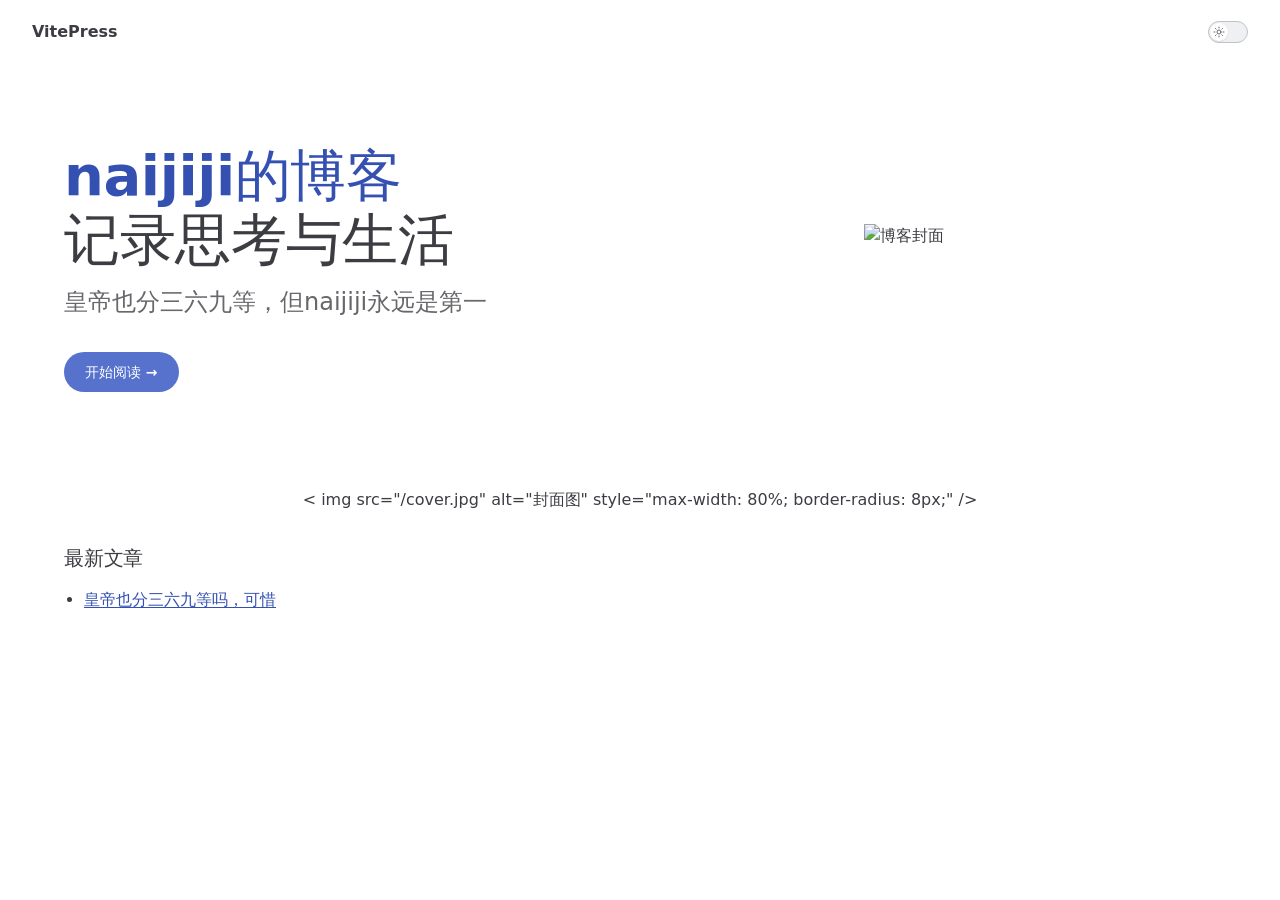
==== index.html @ 2b74e165 "Add files via upload" ====
<!DOCTYPE html>
<html lang="en-US" dir="ltr">
  <head>
    <meta charset="utf-8">
    <meta name="viewport" content="width=device-width,initial-scale=1">
    <title>VitePress</title>
    <meta name="description" content="A VitePress site">
    <meta name="generator" content="VitePress v1.6.4">
    <link rel="preload stylesheet" href="/assets/style.DFTx90Kk.css" as="style">
    <link rel="preload stylesheet" href="/vp-icons.css" as="style">
    
    <script type="module" src="/assets/app.DsiLDfL5.js"></script>
    <link rel="preload" href="/assets/inter-roman-latin.Di8DUHzh.woff2" as="font" type="font/woff2" crossorigin="">
    <link rel="modulepreload" href="/assets/chunks/theme.D3aq-gVQ.js">
    <link rel="modulepreload" href="/assets/chunks/framework.CSP279z5.js">
    <link rel="modulepreload" href="/assets/index.md.y1MD6_KT.lean.js">
    <script id="check-dark-mode">(()=>{const e=localStorage.getItem("vitepress-theme-appearance")||"auto",a=window.matchMedia("(prefers-color-scheme: dark)").matches;(!e||e==="auto"?a:e==="dark")&&document.documentElement.classList.add("dark")})();</script>
    <script id="check-mac-os">document.documentElement.classList.toggle("mac",/Mac|iPhone|iPod|iPad/i.test(navigator.platform));</script>
  </head>
  <body>
    <div id="app"><div class="Layout" data-v-5d98c3a5><!--[--><!--]--><!--[--><span tabindex="-1" data-v-0b0ada53></span><a href="#VPContent" class="VPSkipLink visually-hidden" data-v-0b0ada53>Skip to content</a><!--]--><!----><header class="VPNav" data-v-5d98c3a5 data-v-ae24b3ad><div class="VPNavBar" data-v-ae24b3ad data-v-6aa21345><div class="wrapper" data-v-6aa21345><div class="container" data-v-6aa21345><div class="title" data-v-6aa21345><div class="VPNavBarTitle" data-v-6aa21345 data-v-1168a8e4><a class="title" href="/" data-v-1168a8e4><!--[--><!--]--><!----><span data-v-1168a8e4>VitePress</span><!--[--><!--]--></a></div></div><div class="content" data-v-6aa21345><div class="content-body" data-v-6aa21345><!--[--><!--]--><div class="VPNavBarSearch search" data-v-6aa21345><!----></div><!----><!----><div class="VPNavBarAppearance appearance" data-v-6aa21345 data-v-6c893767><button class="VPSwitch VPSwitchAppearance" type="button" role="switch" title aria-checked="false" data-v-6c893767 data-v-5337faa4 data-v-1d5665e3><span class="check" data-v-1d5665e3><span class="icon" data-v-1d5665e3><!--[--><span class="vpi-sun sun" data-v-5337faa4></span><span class="vpi-moon moon" data-v-5337faa4></span><!--]--></span></span></button></div><!----><div class="VPFlyout VPNavBarExtra extra" data-v-6aa21345 data-v-bb2aa2f0 data-v-cf11d7a2><button type="button" class="button" aria-haspopup="true" aria-expanded="false" aria-label="extra navigation" data-v-cf11d7a2><span class="vpi-more-horizontal icon" data-v-cf11d7a2></span></button><div class="menu" data-v-cf11d7a2><div class="VPMenu" data-v-cf11d7a2 data-v-b98bc113><!----><!--[--><!--[--><!----><div class="group" data-v-bb2aa2f0><div class="item appearance" data-v-bb2aa2f0><p class="label" data-v-bb2aa2f0>Appearance</p><div class="appearance-action" data-v-bb2aa2f0><button class="VPSwitch VPSwitchAppearance" type="button" role="switch" title aria-checked="false" data-v-bb2aa2f0 data-v-5337faa4 data-v-1d5665e3><span class="check" data-v-1d5665e3><span class="icon" data-v-1d5665e3><!--[--><span class="vpi-sun sun" data-v-5337faa4></span><span class="vpi-moon moon" data-v-5337faa4></span><!--]--></span></span></button></div></div></div><!----><!--]--><!--]--></div></div></div><!--[--><!--]--><button type="button" class="VPNavBarHamburger hamburger" aria-label="mobile navigation" aria-expanded="false" aria-controls="VPNavScreen" data-v-6aa21345 data-v-e5dd9c1c><span class="container" data-v-e5dd9c1c><span class="top" data-v-e5dd9c1c></span><span class="middle" data-v-e5dd9c1c></span><span class="bottom" data-v-e5dd9c1c></span></span></button></div></div></div></div><div class="divider" data-v-6aa21345><div class="divider-line" data-v-6aa21345></div></div></div><!----></header><!----><!----><div class="VPContent is-home" id="VPContent" data-v-5d98c3a5 data-v-1428d186><div class="VPHome" data-v-1428d186 data-v-8b561e3d><!--[--><!--]--><div class="VPHero has-image VPHomeHero" data-v-8b561e3d data-v-4f9c455b><div class="container" data-v-4f9c455b><div class="main" data-v-4f9c455b><!--[--><!--]--><!--[--><h1 class="heading" data-v-4f9c455b><span class="name clip" data-v-4f9c455b>naijiji的博客</span><span class="text" data-v-4f9c455b>记录思考与生活</span></h1><p class="tagline" data-v-4f9c455b>皇帝也分三六九等，但naijiji永远是第一</p><!--]--><!--[--><!--]--><div class="actions" data-v-4f9c455b><!--[--><div class="action" data-v-4f9c455b><a class="VPButton medium brand" href="/%E5%8E%86%E5%8F%B2/%E7%9A%87%E5%B8%9D.html" data-v-4f9c455b data-v-fa7799d5>开始阅读 →</a></div><!--]--></div><!--[--><!--]--></div><div class="image" data-v-4f9c455b><div class="image-container" data-v-4f9c455b><div class="image-bg" data-v-4f9c455b></div><!--[--><!--[--><img class="VPImage image-src" src="/logo.png" alt="博客封面" data-v-8426fc1a><!--]--><!--]--></div></div></div></div><!--[--><!--]--><!--[--><!--]--><!----><!--[--><!--]--><div class="vp-doc container" style="" data-v-8b561e3d data-v-8e2d4988><!--[--><div style="position:relative;" data-v-8b561e3d><div><div style="text-align:center;margin:2rem 0;"> &lt; img src=&quot;/cover.jpg&quot; alt=&quot;封面图&quot; style=&quot;max-width: 80%; border-radius: 8px;&quot; /&gt; </div><h3 id="最新文章" tabindex="-1">最新文章 <a class="header-anchor" href="#最新文章" aria-label="Permalink to &quot;最新文章&quot;">​</a></h3><ul><li><a href="/历史/皇帝.html">皇帝也分三六九等吗，可惜</a></li></ul></div></div><!--]--></div></div></div><!----><!--[--><!--]--></div></div>
    <script>window.__VP_HASH_MAP__=JSON.parse("{\"index.md\":\"y1MD6_KT\",\"历史_皇帝.md\":\"0ojRreuf\"}");window.__VP_SITE_DATA__=JSON.parse("{\"lang\":\"en-US\",\"dir\":\"ltr\",\"title\":\"VitePress\",\"description\":\"A VitePress site\",\"base\":\"/\",\"head\":[],\"router\":{\"prefetchLinks\":true},\"appearance\":true,\"themeConfig\":{},\"locales\":{},\"scrollOffset\":134,\"cleanUrls\":false}");</script>
    
  </body>
</html>
---- assets/style.DFTx90Kk.css ----
@font-face{font-family:Inter;font-style:normal;font-weight:100 900;font-display:swap;src:url(/assets/inter-roman-cyrillic-ext.BBPuwvHQ.woff2) format("woff2");unicode-range:U+0460-052F,U+1C80-1C88,U+20B4,U+2DE0-2DFF,U+A640-A69F,U+FE2E-FE2F}@font-face{font-family:Inter;font-style:normal;font-weight:100 900;font-display:swap;src:url(/assets/inter-roman-cyrillic.C5lxZ8CY.woff2) format("woff2");unicode-range:U+0301,U+0400-045F,U+0490-0491,U+04B0-04B1,U+2116}@font-face{font-family:Inter;font-style:normal;font-weight:100 900;font-display:swap;src:url(/assets/inter-roman-greek-ext.CqjqNYQ-.woff2) format("woff2");unicode-range:U+1F00-1FFF}@font-face{font-family:Inter;font-style:normal;font-weight:100 900;font-display:swap;src:url(/assets/inter-roman-greek.BBVDIX6e.woff2) format("woff2");unicode-range:U+0370-0377,U+037A-037F,U+0384-038A,U+038C,U+038E-03A1,U+03A3-03FF}@font-face{font-family:Inter;font-style:normal;font-weight:100 900;font-display:swap;src:url(/assets/inter-roman-vietnamese.BjW4sHH5.woff2) format("woff2");unicode-range:U+0102-0103,U+0110-0111,U+0128-0129,U+0168-0169,U+01A0-01A1,U+01AF-01B0,U+0300-0301,U+0303-0304,U+0308-0309,U+0323,U+0329,U+1EA0-1EF9,U+20AB}@font-face{font-family:Inter;font-style:normal;font-weight:100 900;font-display:swap;src:url(/assets/inter-roman-latin-ext.4ZJIpNVo.woff2) format("woff2");unicode-range:U+0100-02AF,U+0304,U+0308,U+0329,U+1E00-1E9F,U+1EF2-1EFF,U+2020,U+20A0-20AB,U+20AD-20C0,U+2113,U+2C60-2C7F,U+A720-A7FF}@font-face{font-family:Inter;font-style:normal;font-weight:100 900;font-display:swap;src:url(/assets/inter-roman-latin.Di8DUHzh.woff2) format("woff2");unicode-range:U+0000-00FF,U+0131,U+0152-0153,U+02BB-02BC,U+02C6,U+02DA,U+02DC,U+0304,U+0308,U+0329,U+2000-206F,U+2074,U+20AC,U+2122,U+2191,U+2193,U+2212,U+2215,U+FEFF,U+FFFD}@font-face{font-family:Inter;font-style:italic;font-weight:100 900;font-display:swap;src:url(/assets/inter-italic-cyrillic-ext.r48I6akx.woff2) format("woff2");unicode-range:U+0460-052F,U+1C80-1C88,U+20B4,U+2DE0-2DFF,U+A640-A69F,U+FE2E-FE2F}@font-face{font-family:Inter;font-style:italic;font-weight:100 900;font-display:swap;src:url(/assets/inter-italic-cyrillic.By2_1cv3.woff2) format("woff2");unicode-range:U+0301,U+0400-045F,U+0490-0491,U+04B0-04B1,U+2116}@font-face{font-family:Inter;font-style:italic;font-weight:100 900;font-display:swap;src:url(/assets/inter-italic-greek-ext.1u6EdAuj.woff2) format("woff2");unicode-range:U+1F00-1FFF}@font-face{font-family:Inter;font-style:italic;font-weight:100 900;font-display:swap;src:url(/assets/inter-italic-greek.DJ8dCoTZ.woff2) format("woff2");unicode-range:U+0370-0377,U+037A-037F,U+0384-038A,U+038C,U+038E-03A1,U+03A3-03FF}@font-face{font-family:Inter;font-style:italic;font-weight:100 900;font-display:swap;src:url(/assets/inter-italic-vietnamese.BSbpV94h.woff2) format("woff2");unicode-range:U+0102-0103,U+0110-0111,U+0128-0129,U+0168-0169,U+01A0-01A1,U+01AF-01B0,U+0300-0301,U+0303-0304,U+0308-0309,U+0323,U+0329,U+1EA0-1EF9,U+20AB}@font-face{font-family:Inter;font-style:italic;font-weight:100 900;font-display:swap;src:url(/assets/inter-italic-latin-ext.CN1xVJS-.woff2) format("woff2");unicode-range:U+0100-02AF,U+0304,U+0308,U+0329,U+1E00-1E9F,U+1EF2-1EFF,U+2020,U+20A0-20AB,U+20AD-20C0,U+2113,U+2C60-2C7F,U+A720-A7FF}@font-face{font-family:Inter;font-style:italic;font-weight:100 900;font-display:swap;src:url(/assets/inter-italic-latin.C2AdPX0b.woff2) format("woff2");unicode-range:U+0000-00FF,U+0131,U+0152-0153,U+02BB-02BC,U+02C6,U+02DA,U+02DC,U+0304,U+0308,U+0329,U+2000-206F,U+2074,U+20AC,U+2122,U+2191,U+2193,U+2212,U+2215,U+FEFF,U+FFFD}@font-face{font-family:Punctuation SC;font-weight:400;src:local("PingFang SC Regular"),local("Noto Sans CJK SC"),local("Microsoft YaHei");unicode-range:U+201C,U+201D,U+2018,U+2019,U+2E3A,U+2014,U+2013,U+2026,U+00B7,U+007E,U+002F}@font-face{font-family:Punctuation SC;font-weight:500;src:local("PingFang SC Medium"),local("Noto Sans CJK SC"),local("Microsoft YaHei");unicode-range:U+201C,U+201D,U+2018,U+2019,U+2E3A,U+2014,U+2013,U+2026,U+00B7,U+007E,U+002F}@font-face{font-family:Punctuation SC;font-weight:600;src:local("PingFang SC Semibold"),local("Noto Sans CJK SC Bold"),local("Microsoft YaHei Bold");unicode-range:U+201C,U+201D,U+2018,U+2019,U+2E3A,U+2014,U+2013,U+2026,U+00B7,U+007E,U+002F}@font-face{font-family:Punctuation SC;font-weight:700;src:local("PingFang SC Semibold"),local("Noto Sans CJK SC Bold"),local("Microsoft YaHei Bold");unicode-range:U+201C,U+201D,U+2018,U+2019,U+2E3A,U+2014,U+2013,U+2026,U+00B7,U+007E,U+002F}:root{--vp-c-white: #ffffff;--vp-c-black: #000000;--vp-c-neutral: var(--vp-c-black);--vp-c-neutral-inverse: var(--vp-c-white)}.dark{--vp-c-neutral: var(--vp-c-white);--vp-c-neutral-inverse: var(--vp-c-black)}:root{--vp-c-gray-1: #dddde3;--vp-c-gray-2: #e4e4e9;--vp-c-gray-3: #ebebef;--vp-c-gray-soft: rgba(142, 150, 170, .14);--vp-c-indigo-1: #3451b2;--vp-c-indigo-2: #3a5ccc;--vp-c-indigo-3: #5672cd;--vp-c-indigo-soft: rgba(100, 108, 255, .14);--vp-c-purple-1: #6f42c1;--vp-c-purple-2: #7e4cc9;--vp-c-purple-3: #8e5cd9;--vp-c-purple-soft: rgba(159, 122, 234, .14);--vp-c-green-1: #18794e;--vp-c-green-2: #299764;--vp-c-green-3: #30a46c;--vp-c-green-soft: rgba(16, 185, 129, .14);--vp-c-yellow-1: #915930;--vp-c-yellow-2: #946300;--vp-c-yellow-3: #9f6a00;--vp-c-yellow-soft: rgba(234, 179, 8, .14);--vp-c-red-1: #b8272c;--vp-c-red-2: #d5393e;--vp-c-red-3: #e0575b;--vp-c-red-soft: rgba(244, 63, 94, .14);--vp-c-sponsor: #db2777}.dark{--vp-c-gray-1: #515c67;--vp-c-gray-2: #414853;--vp-c-gray-3: #32363f;--vp-c-gray-soft: rgba(101, 117, 133, .16);--vp-c-indigo-1: #a8b1ff;--vp-c-indigo-2: #5c73e7;--vp-c-indigo-3: #3e63dd;--vp-c-indigo-soft: rgba(100, 108, 255, .16);--vp-c-purple-1: #c8abfa;--vp-c-purple-2: #a879e6;--vp-c-purple-3: #8e5cd9;--vp-c-purple-soft: rgba(159, 122, 234, .16);--vp-c-green-1: #3dd68c;--vp-c-green-2: #30a46c;--vp-c-green-3: #298459;--vp-c-green-soft: rgba(16, 185, 129, .16);--vp-c-yellow-1: #f9b44e;--vp-c-yellow-2: #da8b17;--vp-c-yellow-3: #a46a0a;--vp-c-yellow-soft: rgba(234, 179, 8, .16);--vp-c-red-1: #f66f81;--vp-c-red-2: #f14158;--vp-c-red-3: #b62a3c;--vp-c-red-soft: rgba(244, 63, 94, .16)}:root{--vp-c-bg: #ffffff;--vp-c-bg-alt: #f6f6f7;--vp-c-bg-elv: #ffffff;--vp-c-bg-soft: #f6f6f7}.dark{--vp-c-bg: #1b1b1f;--vp-c-bg-alt: #161618;--vp-c-bg-elv: #202127;--vp-c-bg-soft: #202127}:root{--vp-c-border: #c2c2c4;--vp-c-divider: #e2e2e3;--vp-c-gutter: #e2e2e3}.dark{--vp-c-border: #3c3f44;--vp-c-divider: #2e2e32;--vp-c-gutter: #000000}:root{--vp-c-text-1: #3c3c43;--vp-c-text-2: #67676c;--vp-c-text-3: #929295}.dark{--vp-c-text-1: #dfdfd6;--vp-c-text-2: #98989f;--vp-c-text-3: #6a6a71}:root{--vp-c-default-1: var(--vp-c-gray-1);--vp-c-default-2: var(--vp-c-gray-2);--vp-c-default-3: var(--vp-c-gray-3);--vp-c-default-soft: var(--vp-c-gray-soft);--vp-c-brand-1: var(--vp-c-indigo-1);--vp-c-brand-2: var(--vp-c-indigo-2);--vp-c-brand-3: var(--vp-c-indigo-3);--vp-c-brand-soft: var(--vp-c-indigo-soft);--vp-c-brand: var(--vp-c-brand-1);--vp-c-tip-1: var(--vp-c-brand-1);--vp-c-tip-2: var(--vp-c-brand-2);--vp-c-tip-3: var(--vp-c-brand-3);--vp-c-tip-soft: var(--vp-c-brand-soft);--vp-c-note-1: var(--vp-c-brand-1);--vp-c-note-2: var(--vp-c-brand-2);--vp-c-note-3: var(--vp-c-brand-3);--vp-c-note-soft: var(--vp-c-brand-soft);--vp-c-success-1: var(--vp-c-green-1);--vp-c-success-2: var(--vp-c-green-2);--vp-c-success-3: var(--vp-c-green-3);--vp-c-success-soft: var(--vp-c-green-soft);--vp-c-important-1: var(--vp-c-purple-1);--vp-c-important-2: var(--vp-c-purple-2);--vp-c-important-3: var(--vp-c-purple-3);--vp-c-important-soft: var(--vp-c-purple-soft);--vp-c-warning-1: var(--vp-c-yellow-1);--vp-c-warning-2: var(--vp-c-yellow-2);--vp-c-warning-3: var(--vp-c-yellow-3);--vp-c-warning-soft: var(--vp-c-yellow-soft);--vp-c-danger-1: var(--vp-c-red-1);--vp-c-danger-2: var(--vp-c-red-2);--vp-c-danger-3: var(--vp-c-red-3);--vp-c-danger-soft: var(--vp-c-red-soft);--vp-c-caution-1: var(--vp-c-red-1);--vp-c-caution-2: var(--vp-c-red-2);--vp-c-caution-3: var(--vp-c-red-3);--vp-c-caution-soft: var(--vp-c-red-soft)}:root{--vp-font-family-base: "Inter", ui-sans-serif, system-ui, sans-serif, "Apple Color Emoji", "Segoe UI Emoji", "Segoe UI Symbol", "Noto Color Emoji";--vp-font-family-mono: ui-monospace, "Menlo", "Monaco", "Consolas", "Liberation Mono", "Courier New", monospace;font-optical-sizing:auto}:root:where(:lang(zh)){--vp-font-family-base: "Punctuation SC", "Inter", ui-sans-serif, system-ui, sans-serif, "Apple Color Emoji", "Segoe UI Emoji", "Segoe UI Symbol", "Noto Color Emoji"}:root{--vp-shadow-1: 0 1px 2px rgba(0, 0, 0, .04), 0 1px 2px rgba(0, 0, 0, .06);--vp-shadow-2: 0 3px 12px rgba(0, 0, 0, .07), 0 1px 4px rgba(0, 0, 0, .07);--vp-shadow-3: 0 12px 32px rgba(0, 0, 0, .1), 0 2px 6px rgba(0, 0, 0, .08);--vp-shadow-4: 0 14px 44px rgba(0, 0, 0, .12), 0 3px 9px rgba(0, 0, 0, .12);--vp-shadow-5: 0 18px 56px rgba(0, 0, 0, .16), 0 4px 12px rgba(0, 0, 0, .16)}:root{--vp-z-index-footer: 10;--vp-z-index-local-nav: 20;--vp-z-index-nav: 30;--vp-z-index-layout-top: 40;--vp-z-index-backdrop: 50;--vp-z-index-sidebar: 60}@media (min-width: 960px){:root{--vp-z-index-sidebar: 25}}:root{--vp-layout-max-width: 1440px}:root{--vp-header-anchor-symbol: "#"}:root{--vp-code-line-height: 1.7;--vp-code-font-size: .875em;--vp-code-color: var(--vp-c-brand-1);--vp-code-link-color: var(--vp-c-brand-1);--vp-code-link-hover-color: var(--vp-c-brand-2);--vp-code-bg: var(--vp-c-default-soft);--vp-code-block-color: var(--vp-c-text-2);--vp-code-block-bg: var(--vp-c-bg-alt);--vp-code-block-divider-color: var(--vp-c-gutter);--vp-code-lang-color: var(--vp-c-text-3);--vp-code-line-highlight-color: var(--vp-c-default-soft);--vp-code-line-number-color: var(--vp-c-text-3);--vp-code-line-diff-add-color: var(--vp-c-success-soft);--vp-code-line-diff-add-symbol-color: var(--vp-c-success-1);--vp-code-line-diff-remove-color: var(--vp-c-danger-soft);--vp-code-line-diff-remove-symbol-color: var(--vp-c-danger-1);--vp-code-line-warning-color: var(--vp-c-warning-soft);--vp-code-line-error-color: var(--vp-c-danger-soft);--vp-code-copy-code-border-color: var(--vp-c-divider);--vp-code-copy-code-bg: var(--vp-c-bg-soft);--vp-code-copy-code-hover-border-color: var(--vp-c-divider);--vp-code-copy-code-hover-bg: var(--vp-c-bg);--vp-code-copy-code-active-text: var(--vp-c-text-2);--vp-code-copy-copied-text-content: "Copied";--vp-code-tab-divider: var(--vp-code-block-divider-color);--vp-code-tab-text-color: var(--vp-c-text-2);--vp-code-tab-bg: var(--vp-code-block-bg);--vp-code-tab-hover-text-color: var(--vp-c-text-1);--vp-code-tab-active-text-color: var(--vp-c-text-1);--vp-code-tab-active-bar-color: var(--vp-c-brand-1)}:lang(es),:lang(pt){--vp-code-copy-copied-text-content: "Copiado"}:lang(fa){--vp-code-copy-copied-text-content: "کپی شد"}:lang(ko){--vp-code-copy-copied-text-content: "복사됨"}:lang(ru){--vp-code-copy-copied-text-content: "Скопировано"}:lang(zh){--vp-code-copy-copied-text-content: "已复制"}:root{--vp-button-brand-border: transparent;--vp-button-brand-text: var(--vp-c-white);--vp-button-brand-bg: var(--vp-c-brand-3);--vp-button-brand-hover-border: transparent;--vp-button-brand-hover-text: var(--vp-c-white);--vp-button-brand-hover-bg: var(--vp-c-brand-2);--vp-button-brand-active-border: transparent;--vp-button-brand-active-text: var(--vp-c-white);--vp-button-brand-active-bg: var(--vp-c-brand-1);--vp-button-alt-border: transparent;--vp-button-alt-text: var(--vp-c-text-1);--vp-button-alt-bg: var(--vp-c-default-3);--vp-button-alt-hover-border: transparent;--vp-button-alt-hover-text: var(--vp-c-text-1);--vp-button-alt-hover-bg: var(--vp-c-default-2);--vp-button-alt-active-border: transparent;--vp-button-alt-active-text: var(--vp-c-text-1);--vp-button-alt-active-bg: var(--vp-c-default-1);--vp-button-sponsor-border: var(--vp-c-text-2);--vp-button-sponsor-text: var(--vp-c-text-2);--vp-button-sponsor-bg: transparent;--vp-button-sponsor-hover-border: var(--vp-c-sponsor);--vp-button-sponsor-hover-text: var(--vp-c-sponsor);--vp-button-sponsor-hover-bg: transparent;--vp-button-sponsor-active-border: var(--vp-c-sponsor);--vp-button-sponsor-active-text: var(--vp-c-sponsor);--vp-button-sponsor-active-bg: transparent}:root{--vp-custom-block-font-size: 14px;--vp-custom-block-code-font-size: 13px;--vp-custom-block-info-border: transparent;--vp-custom-block-info-text: var(--vp-c-text-1);--vp-custom-block-info-bg: var(--vp-c-default-soft);--vp-custom-block-info-code-bg: var(--vp-c-default-soft);--vp-custom-block-note-border: transparent;--vp-custom-block-note-text: var(--vp-c-text-1);--vp-custom-block-note-bg: var(--vp-c-default-soft);--vp-custom-block-note-code-bg: var(--vp-c-default-soft);--vp-custom-block-tip-border: transparent;--vp-custom-block-tip-text: var(--vp-c-text-1);--vp-custom-block-tip-bg: var(--vp-c-tip-soft);--vp-custom-block-tip-code-bg: var(--vp-c-tip-soft);--vp-custom-block-important-border: transparent;--vp-custom-block-important-text: var(--vp-c-text-1);--vp-custom-block-important-bg: var(--vp-c-important-soft);--vp-custom-block-important-code-bg: var(--vp-c-important-soft);--vp-custom-block-warning-border: transparent;--vp-custom-block-warning-text: var(--vp-c-text-1);--vp-custom-block-warning-bg: var(--vp-c-warning-soft);--vp-custom-block-warning-code-bg: var(--vp-c-warning-soft);--vp-custom-block-danger-border: transparent;--vp-custom-block-danger-text: var(--vp-c-text-1);--vp-custom-block-danger-bg: var(--vp-c-danger-soft);--vp-custom-block-danger-code-bg: var(--vp-c-danger-soft);--vp-custom-block-caution-border: transparent;--vp-custom-block-caution-text: var(--vp-c-text-1);--vp-custom-block-caution-bg: var(--vp-c-caution-soft);--vp-custom-block-caution-code-bg: var(--vp-c-caution-soft);--vp-custom-block-details-border: var(--vp-custom-block-info-border);--vp-custom-block-details-text: var(--vp-custom-block-info-text);--vp-custom-block-details-bg: var(--vp-custom-block-info-bg);--vp-custom-block-details-code-bg: var(--vp-custom-block-info-code-bg)}:root{--vp-input-border-color: var(--vp-c-border);--vp-input-bg-color: var(--vp-c-bg-alt);--vp-input-switch-bg-color: var(--vp-c-default-soft)}:root{--vp-nav-height: 64px;--vp-nav-bg-color: var(--vp-c-bg);--vp-nav-screen-bg-color: var(--vp-c-bg);--vp-nav-logo-height: 24px}.hide-nav{--vp-nav-height: 0px}.hide-nav .VPSidebar{--vp-nav-height: 22px}:root{--vp-local-nav-bg-color: var(--vp-c-bg)}:root{--vp-sidebar-width: 272px;--vp-sidebar-bg-color: var(--vp-c-bg-alt)}:root{--vp-backdrop-bg-color: rgba(0, 0, 0, .6)}:root{--vp-home-hero-name-color: var(--vp-c-brand-1);--vp-home-hero-name-background: transparent;--vp-home-hero-image-background-image: none;--vp-home-hero-image-filter: none}:root{--vp-badge-info-border: transparent;--vp-badge-info-text: var(--vp-c-text-2);--vp-badge-info-bg: var(--vp-c-default-soft);--vp-badge-tip-border: transparent;--vp-badge-tip-text: var(--vp-c-tip-1);--vp-badge-tip-bg: var(--vp-c-tip-soft);--vp-badge-warning-border: transparent;--vp-badge-warning-text: var(--vp-c-warning-1);--vp-badge-warning-bg: var(--vp-c-warning-soft);--vp-badge-danger-border: transparent;--vp-badge-danger-text: var(--vp-c-danger-1);--vp-badge-danger-bg: var(--vp-c-danger-soft)}:root{--vp-carbon-ads-text-color: var(--vp-c-text-1);--vp-carbon-ads-poweredby-color: var(--vp-c-text-2);--vp-carbon-ads-bg-color: var(--vp-c-bg-soft);--vp-carbon-ads-hover-text-color: var(--vp-c-brand-1);--vp-carbon-ads-hover-poweredby-color: var(--vp-c-text-1)}:root{--vp-local-search-bg: var(--vp-c-bg);--vp-local-search-result-bg: var(--vp-c-bg);--vp-local-search-result-border: var(--vp-c-divider);--vp-local-search-result-selected-bg: var(--vp-c-bg);--vp-local-search-result-selected-border: var(--vp-c-brand-1);--vp-local-search-highlight-bg: var(--vp-c-brand-1);--vp-local-search-highlight-text: var(--vp-c-neutral-inverse)}@media (prefers-reduced-motion: reduce){*,:before,:after{animation-delay:-1ms!important;animation-duration:1ms!important;animation-iteration-count:1!important;background-attachment:initial!important;scroll-behavior:auto!important;transition-duration:0s!important;transition-delay:0s!important}}*,:before,:after{box-sizing:border-box}html{line-height:1.4;font-size:16px;-webkit-text-size-adjust:100%}html.dark{color-scheme:dark}body{margin:0;width:100%;min-width:320px;min-height:100vh;line-height:24px;font-family:var(--vp-font-family-base);font-size:16px;font-weight:400;color:var(--vp-c-text-1);background-color:var(--vp-c-bg);font-synthesis:style;text-rendering:optimizeLegibility;-webkit-font-smoothing:antialiased;-moz-osx-font-smoothing:grayscale}main{display:block}h1,h2,h3,h4,h5,h6{margin:0;line-height:24px;font-size:16px;font-weight:400}p{margin:0}strong,b{font-weight:600}a,area,button,[role=button],input,label,select,summary,textarea{touch-action:manipulation}a{color:inherit;text-decoration:inherit}ol,ul{list-style:none;margin:0;padding:0}blockquote{margin:0}pre,code,kbd,samp{font-family:var(--vp-font-family-mono)}img,svg,video,canvas,audio,iframe,embed,object{display:block}figure{margin:0}img,video{max-width:100%;height:auto}button,input,optgroup,select,textarea{border:0;padding:0;line-height:inherit;color:inherit}button{padding:0;font-family:inherit;background-color:transparent;background-image:none}button:enabled,[role=button]:enabled{cursor:pointer}button:focus,button:focus-visible{outline:1px dotted;outline:4px auto -webkit-focus-ring-color}button:focus:not(:focus-visible){outline:none!important}input:focus,textarea:focus,select:focus{outline:none}table{border-collapse:collapse}input{background-color:transparent}input:-ms-input-placeholder,textarea:-ms-input-placeholder{color:var(--vp-c-text-3)}input::-ms-input-placeholder,textarea::-ms-input-placeholder{color:var(--vp-c-text-3)}input::placeholder,textarea::placeholder{color:var(--vp-c-text-3)}input::-webkit-outer-spin-button,input::-webkit-inner-spin-button{-webkit-appearance:none;margin:0}input[type=number]{-moz-appearance:textfield}textarea{resize:vertical}select{-webkit-appearance:none}fieldset{margin:0;padding:0}h1,h2,h3,h4,h5,h6,li,p{overflow-wrap:break-word}vite-error-overlay{z-index:9999}mjx-container{overflow-x:auto}mjx-container>svg{display:inline-block;margin:auto}[class^=vpi-],[class*=" vpi-"],.vp-icon{width:1em;height:1em}[class^=vpi-].bg,[class*=" vpi-"].bg,.vp-icon.bg{background-size:100% 100%;background-color:transparent}[class^=vpi-]:not(.bg),[class*=" vpi-"]:not(.bg),.vp-icon:not(.bg){-webkit-mask:var(--icon) no-repeat;mask:var(--icon) no-repeat;-webkit-mask-size:100% 100%;mask-size:100% 100%;background-color:currentColor;color:inherit}.vpi-align-left{--icon: url("data:image/svg+xml,%3Csvg xmlns='http://www.w3.org/2000/svg' fill='none' stroke='currentColor' stroke-linecap='round' stroke-linejoin='round' stroke-width='2' viewBox='0 0 24 24'%3E%3Cpath d='M21 6H3M15 12H3M17 18H3'/%3E%3C/svg%3E")}.vpi-arrow-right,.vpi-arrow-down,.vpi-arrow-left,.vpi-arrow-up{--icon: url("data:image/svg+xml,%3Csvg xmlns='http://www.w3.org/2000/svg' fill='none' stroke='currentColor' stroke-linecap='round' stroke-linejoin='round' stroke-width='2' viewBox='0 0 24 24'%3E%3Cpath d='M5 12h14M12 5l7 7-7 7'/%3E%3C/svg%3E")}.vpi-chevron-right,.vpi-chevron-down,.vpi-chevron-left,.vpi-chevron-up{--icon: url("data:image/svg+xml,%3Csvg xmlns='http://www.w3.org/2000/svg' fill='none' stroke='currentColor' stroke-linecap='round' stroke-linejoin='round' stroke-width='2' viewBox='0 0 24 24'%3E%3Cpath d='m9 18 6-6-6-6'/%3E%3C/svg%3E")}.vpi-chevron-down,.vpi-arrow-down{transform:rotate(90deg)}.vpi-chevron-left,.vpi-arrow-left{transform:rotate(180deg)}.vpi-chevron-up,.vpi-arrow-up{transform:rotate(-90deg)}.vpi-square-pen{--icon: url("data:image/svg+xml,%3Csvg xmlns='http://www.w3.org/2000/svg' fill='none' stroke='currentColor' stroke-linecap='round' stroke-linejoin='round' stroke-width='2' viewBox='0 0 24 24'%3E%3Cpath d='M12 3H5a2 2 0 0 0-2 2v14a2 2 0 0 0 2 2h14a2 2 0 0 0 2-2v-7'/%3E%3Cpath d='M18.375 2.625a2.121 2.121 0 1 1 3 3L12 15l-4 1 1-4Z'/%3E%3C/svg%3E")}.vpi-plus{--icon: url("data:image/svg+xml,%3Csvg xmlns='http://www.w3.org/2000/svg' fill='none' stroke='currentColor' stroke-linecap='round' stroke-linejoin='round' stroke-width='2' viewBox='0 0 24 24'%3E%3Cpath d='M5 12h14M12 5v14'/%3E%3C/svg%3E")}.vpi-sun{--icon: url("data:image/svg+xml,%3Csvg xmlns='http://www.w3.org/2000/svg' fill='none' stroke='currentColor' stroke-linecap='round' stroke-linejoin='round' stroke-width='2' viewBox='0 0 24 24'%3E%3Ccircle cx='12' cy='12' r='4'/%3E%3Cpath d='M12 2v2M12 20v2M4.93 4.93l1.41 1.41M17.66 17.66l1.41 1.41M2 12h2M20 12h2M6.34 17.66l-1.41 1.41M19.07 4.93l-1.41 1.41'/%3E%3C/svg%3E")}.vpi-moon{--icon: url("data:image/svg+xml,%3Csvg xmlns='http://www.w3.org/2000/svg' fill='none' stroke='currentColor' stroke-linecap='round' stroke-linejoin='round' stroke-width='2' viewBox='0 0 24 24'%3E%3Cpath d='M12 3a6 6 0 0 0 9 9 9 9 0 1 1-9-9Z'/%3E%3C/svg%3E")}.vpi-more-horizontal{--icon: url("data:image/svg+xml,%3Csvg xmlns='http://www.w3.org/2000/svg' fill='none' stroke='currentColor' stroke-linecap='round' stroke-linejoin='round' stroke-width='2' viewBox='0 0 24 24'%3E%3Ccircle cx='12' cy='12' r='1'/%3E%3Ccircle cx='19' cy='12' r='1'/%3E%3Ccircle cx='5' cy='12' r='1'/%3E%3C/svg%3E")}.vpi-languages{--icon: url("data:image/svg+xml,%3Csvg xmlns='http://www.w3.org/2000/svg' fill='none' stroke='currentColor' stroke-linecap='round' stroke-linejoin='round' stroke-width='2' viewBox='0 0 24 24'%3E%3Cpath d='m5 8 6 6M4 14l6-6 2-3M2 5h12M7 2h1M22 22l-5-10-5 10M14 18h6'/%3E%3C/svg%3E")}.vpi-heart{--icon: url("data:image/svg+xml,%3Csvg xmlns='http://www.w3.org/2000/svg' fill='none' stroke='currentColor' stroke-linecap='round' stroke-linejoin='round' stroke-width='2' viewBox='0 0 24 24'%3E%3Cpath d='M19 14c1.49-1.46 3-3.21 3-5.5A5.5 5.5 0 0 0 16.5 3c-1.76 0-3 .5-4.5 2-1.5-1.5-2.74-2-4.5-2A5.5 5.5 0 0 0 2 8.5c0 2.3 1.5 4.05 3 5.5l7 7Z'/%3E%3C/svg%3E")}.vpi-search{--icon: url("data:image/svg+xml,%3Csvg xmlns='http://www.w3.org/2000/svg' fill='none' stroke='currentColor' stroke-linecap='round' stroke-linejoin='round' stroke-width='2' viewBox='0 0 24 24'%3E%3Ccircle cx='11' cy='11' r='8'/%3E%3Cpath d='m21 21-4.3-4.3'/%3E%3C/svg%3E")}.vpi-layout-list{--icon: url("data:image/svg+xml,%3Csvg xmlns='http://www.w3.org/2000/svg' fill='none' stroke='currentColor' stroke-linecap='round' stroke-linejoin='round' stroke-width='2' viewBox='0 0 24 24'%3E%3Crect width='7' height='7' x='3' y='3' rx='1'/%3E%3Crect width='7' height='7' x='3' y='14' rx='1'/%3E%3Cpath d='M14 4h7M14 9h7M14 15h7M14 20h7'/%3E%3C/svg%3E")}.vpi-delete{--icon: url("data:image/svg+xml,%3Csvg xmlns='http://www.w3.org/2000/svg' fill='none' stroke='currentColor' stroke-linecap='round' stroke-linejoin='round' stroke-width='2' viewBox='0 0 24 24'%3E%3Cpath d='M20 5H9l-7 7 7 7h11a2 2 0 0 0 2-2V7a2 2 0 0 0-2-2ZM18 9l-6 6M12 9l6 6'/%3E%3C/svg%3E")}.vpi-corner-down-left{--icon: url("data:image/svg+xml,%3Csvg xmlns='http://www.w3.org/2000/svg' fill='none' stroke='currentColor' stroke-linecap='round' stroke-linejoin='round' stroke-width='2' viewBox='0 0 24 24'%3E%3Cpath d='m9 10-5 5 5 5'/%3E%3Cpath d='M20 4v7a4 4 0 0 1-4 4H4'/%3E%3C/svg%3E")}:root{--vp-icon-copy: url("data:image/svg+xml,%3Csvg xmlns='http://www.w3.org/2000/svg' fill='none' stroke='rgba(128,128,128,1)' stroke-linecap='round' stroke-linejoin='round' stroke-width='2' viewBox='0 0 24 24'%3E%3Crect width='8' height='4' x='8' y='2' rx='1' ry='1'/%3E%3Cpath d='M16 4h2a2 2 0 0 1 2 2v14a2 2 0 0 1-2 2H6a2 2 0 0 1-2-2V6a2 2 0 0 1 2-2h2'/%3E%3C/svg%3E");--vp-icon-copied: url("data:image/svg+xml,%3Csvg xmlns='http://www.w3.org/2000/svg' fill='none' stroke='rgba(128,128,128,1)' stroke-linecap='round' stroke-linejoin='round' stroke-width='2' viewBox='0 0 24 24'%3E%3Crect width='8' height='4' x='8' y='2' rx='1' ry='1'/%3E%3Cpath d='M16 4h2a2 2 0 0 1 2 2v14a2 2 0 0 1-2 2H6a2 2 0 0 1-2-2V6a2 2 0 0 1 2-2h2'/%3E%3Cpath d='m9 14 2 2 4-4'/%3E%3C/svg%3E")}.visually-hidden{position:absolute;width:1px;height:1px;white-space:nowrap;clip:rect(0 0 0 0);clip-path:inset(50%);overflow:hidden}.custom-block{border:1px solid transparent;border-radius:8px;padding:16px 16px 8px;line-height:24px;font-size:var(--vp-custom-block-font-size);color:var(--vp-c-text-2)}.custom-block.info{border-color:var(--vp-custom-block-info-border);color:var(--vp-custom-block-info-text);background-color:var(--vp-custom-block-info-bg)}.custom-block.info a,.custom-block.info code{color:var(--vp-c-brand-1)}.custom-block.info a:hover,.custom-block.info a:hover>code{color:var(--vp-c-brand-2)}.custom-block.info code{background-color:var(--vp-custom-block-info-code-bg)}.custom-block.note{border-color:var(--vp-custom-block-note-border);color:var(--vp-custom-block-note-text);background-color:var(--vp-custom-block-note-bg)}.custom-block.note a,.custom-block.note code{color:var(--vp-c-brand-1)}.custom-block.note a:hover,.custom-block.note a:hover>code{color:var(--vp-c-brand-2)}.custom-block.note code{background-color:var(--vp-custom-block-note-code-bg)}.custom-block.tip{border-color:var(--vp-custom-block-tip-border);color:var(--vp-custom-block-tip-text);background-color:var(--vp-custom-block-tip-bg)}.custom-block.tip a,.custom-block.tip code{color:var(--vp-c-tip-1)}.custom-block.tip a:hover,.custom-block.tip a:hover>code{color:var(--vp-c-tip-2)}.custom-block.tip code{background-color:var(--vp-custom-block-tip-code-bg)}.custom-block.important{border-color:var(--vp-custom-block-important-border);color:var(--vp-custom-block-important-text);background-color:var(--vp-custom-block-important-bg)}.custom-block.important a,.custom-block.important code{color:var(--vp-c-important-1)}.custom-block.important a:hover,.custom-block.important a:hover>code{color:var(--vp-c-important-2)}.custom-block.important code{background-color:var(--vp-custom-block-important-code-bg)}.custom-block.warning{border-color:var(--vp-custom-block-warning-border);color:var(--vp-custom-block-warning-text);background-color:var(--vp-custom-block-warning-bg)}.custom-block.warning a,.custom-block.warning code{color:var(--vp-c-warning-1)}.custom-block.warning a:hover,.custom-block.warning a:hover>code{color:var(--vp-c-warning-2)}.custom-block.warning code{background-color:var(--vp-custom-block-warning-code-bg)}.custom-block.danger{border-color:var(--vp-custom-block-danger-border);color:var(--vp-custom-block-danger-text);background-color:var(--vp-custom-block-danger-bg)}.custom-block.danger a,.custom-block.danger code{color:var(--vp-c-danger-1)}.custom-block.danger a:hover,.custom-block.danger a:hover>code{color:var(--vp-c-danger-2)}.custom-block.danger code{background-color:var(--vp-custom-block-danger-code-bg)}.custom-block.caution{border-color:var(--vp-custom-block-caution-border);color:var(--vp-custom-block-caution-text);background-color:var(--vp-custom-block-caution-bg)}.custom-block.caution a,.custom-block.caution code{color:var(--vp-c-caution-1)}.custom-block.caution a:hover,.custom-block.caution a:hover>code{color:var(--vp-c-caution-2)}.custom-block.caution code{background-color:var(--vp-custom-block-caution-code-bg)}.custom-block.details{border-color:var(--vp-custom-block-details-border);color:var(--vp-custom-block-details-text);background-color:var(--vp-custom-block-details-bg)}.custom-block.details a{color:var(--vp-c-brand-1)}.custom-block.details a:hover,.custom-block.details a:hover>code{color:var(--vp-c-brand-2)}.custom-block.details code{background-color:var(--vp-custom-block-details-code-bg)}.custom-block-title{font-weight:600}.custom-block p+p{margin:8px 0}.custom-block.details summary{margin:0 0 8px;font-weight:700;cursor:pointer;-webkit-user-select:none;user-select:none}.custom-block.details summary+p{margin:8px 0}.custom-block a{color:inherit;font-weight:600;text-decoration:underline;text-underline-offset:2px;transition:opacity .25s}.custom-block a:hover{opacity:.75}.custom-block code{font-size:var(--vp-custom-block-code-font-size)}.custom-block.custom-block th,.custom-block.custom-block blockquote>p{font-size:var(--vp-custom-block-font-size);color:inherit}.dark .vp-code span{color:var(--shiki-dark, inherit)}html:not(.dark) .vp-code span{color:var(--shiki-light, inherit)}.vp-code-group{margin-top:16px}.vp-code-group .tabs{position:relative;display:flex;margin-right:-24px;margin-left:-24px;padding:0 12px;background-color:var(--vp-code-tab-bg);overflow-x:auto;overflow-y:hidden;box-shadow:inset 0 -1px var(--vp-code-tab-divider)}@media (min-width: 640px){.vp-code-group .tabs{margin-right:0;margin-left:0;border-radius:8px 8px 0 0}}.vp-code-group .tabs input{position:fixed;opacity:0;pointer-events:none}.vp-code-group .tabs label{position:relative;display:inline-block;border-bottom:1px solid transparent;padding:0 12px;line-height:48px;font-size:14px;font-weight:500;color:var(--vp-code-tab-text-color);white-space:nowrap;cursor:pointer;transition:color .25s}.vp-code-group .tabs label:after{position:absolute;right:8px;bottom:-1px;left:8px;z-index:1;height:2px;border-radius:2px;content:"";background-color:transparent;transition:background-color .25s}.vp-code-group label:hover{color:var(--vp-code-tab-hover-text-color)}.vp-code-group input:checked+label{color:var(--vp-code-tab-active-text-color)}.vp-code-group input:checked+label:after{background-color:var(--vp-code-tab-active-bar-color)}.vp-code-group div[class*=language-],.vp-block{display:none;margin-top:0!important;border-top-left-radius:0!important;border-top-right-radius:0!important}.vp-code-group div[class*=language-].active,.vp-block.active{display:block}.vp-block{padding:20px 24px}.vp-doc h1,.vp-doc h2,.vp-doc h3,.vp-doc h4,.vp-doc h5,.vp-doc h6{position:relative;font-weight:600;outline:none}.vp-doc h1{letter-spacing:-.02em;line-height:40px;font-size:28px}.vp-doc h2{margin:48px 0 16px;border-top:1px solid var(--vp-c-divider);padding-top:24px;letter-spacing:-.02em;line-height:32px;font-size:24px}.vp-doc h3{margin:32px 0 0;letter-spacing:-.01em;line-height:28px;font-size:20px}.vp-doc h4{margin:24px 0 0;letter-spacing:-.01em;line-height:24px;font-size:18px}.vp-doc .header-anchor{position:absolute;top:0;left:0;margin-left:-.87em;font-weight:500;-webkit-user-select:none;user-select:none;opacity:0;text-decoration:none;transition:color .25s,opacity .25s}.vp-doc .header-anchor:before{content:var(--vp-header-anchor-symbol)}.vp-doc h1:hover .header-anchor,.vp-doc h1 .header-anchor:focus,.vp-doc h2:hover .header-anchor,.vp-doc h2 .header-anchor:focus,.vp-doc h3:hover .header-anchor,.vp-doc h3 .header-anchor:focus,.vp-doc h4:hover .header-anchor,.vp-doc h4 .header-anchor:focus,.vp-doc h5:hover .header-anchor,.vp-doc h5 .header-anchor:focus,.vp-doc h6:hover .header-anchor,.vp-doc h6 .header-anchor:focus{opacity:1}@media (min-width: 768px){.vp-doc h1{letter-spacing:-.02em;line-height:40px;font-size:32px}}.vp-doc h2 .header-anchor{top:24px}.vp-doc p,.vp-doc summary{margin:16px 0}.vp-doc p{line-height:28px}.vp-doc blockquote{margin:16px 0;border-left:2px solid var(--vp-c-divider);padding-left:16px;transition:border-color .5s;color:var(--vp-c-text-2)}.vp-doc blockquote>p{margin:0;font-size:16px;transition:color .5s}.vp-doc a{font-weight:500;color:var(--vp-c-brand-1);text-decoration:underline;text-underline-offset:2px;transition:color .25s,opacity .25s}.vp-doc a:hover{color:var(--vp-c-brand-2)}.vp-doc strong{font-weight:600}.vp-doc ul,.vp-doc ol{padding-left:1.25rem;margin:16px 0}.vp-doc ul{list-style:disc}.vp-doc ol{list-style:decimal}.vp-doc li+li{margin-top:8px}.vp-doc li>ol,.vp-doc li>ul{margin:8px 0 0}.vp-doc table{display:block;border-collapse:collapse;margin:20px 0;overflow-x:auto}.vp-doc tr{background-color:var(--vp-c-bg);border-top:1px solid var(--vp-c-divider);transition:background-color .5s}.vp-doc tr:nth-child(2n){background-color:var(--vp-c-bg-soft)}.vp-doc th,.vp-doc td{border:1px solid var(--vp-c-divider);padding:8px 16px}.vp-doc th{text-align:left;font-size:14px;font-weight:600;color:var(--vp-c-text-2);background-color:var(--vp-c-bg-soft)}.vp-doc td{font-size:14px}.vp-doc hr{margin:16px 0;border:none;border-top:1px solid var(--vp-c-divider)}.vp-doc .custom-block{margin:16px 0}.vp-doc .custom-block p{margin:8px 0;line-height:24px}.vp-doc .custom-block p:first-child{margin:0}.vp-doc .custom-block div[class*=language-]{margin:8px 0;border-radius:8px}.vp-doc .custom-block div[class*=language-] code{font-weight:400;background-color:transparent}.vp-doc .custom-block .vp-code-group .tabs{margin:0;border-radius:8px 8px 0 0}.vp-doc :not(pre,h1,h2,h3,h4,h5,h6)>code{font-size:var(--vp-code-font-size);color:var(--vp-code-color)}.vp-doc :not(pre)>code{border-radius:4px;padding:3px 6px;background-color:var(--vp-code-bg);transition:color .25s,background-color .5s}.vp-doc a>code{color:var(--vp-code-link-color)}.vp-doc a:hover>code{color:var(--vp-code-link-hover-color)}.vp-doc h1>code,.vp-doc h2>code,.vp-doc h3>code,.vp-doc h4>code{font-size:.9em}.vp-doc div[class*=language-],.vp-block{position:relative;margin:16px -24px;background-color:var(--vp-code-block-bg);overflow-x:auto;transition:background-color .5s}@media (min-width: 640px){.vp-doc div[class*=language-],.vp-block{border-radius:8px;margin:16px 0}}@media (max-width: 639px){.vp-doc li div[class*=language-]{border-radius:8px 0 0 8px}}.vp-doc div[class*=language-]+div[class*=language-],.vp-doc div[class$=-api]+div[class*=language-],.vp-doc div[class*=language-]+div[class$=-api]>div[class*=language-]{margin-top:-8px}.vp-doc [class*=language-] pre,.vp-doc [class*=language-] code{direction:ltr;text-align:left;white-space:pre;word-spacing:normal;word-break:normal;word-wrap:normal;-moz-tab-size:4;-o-tab-size:4;tab-size:4;-webkit-hyphens:none;-moz-hyphens:none;-ms-hyphens:none;hyphens:none}.vp-doc [class*=language-] pre{position:relative;z-index:1;margin:0;padding:20px 0;background:transparent;overflow-x:auto}.vp-doc [class*=language-] code{display:block;padding:0 24px;width:fit-content;min-width:100%;line-height:var(--vp-code-line-height);font-size:var(--vp-code-font-size);color:var(--vp-code-block-color);transition:color .5s}.vp-doc [class*=language-] code .highlighted{background-color:var(--vp-code-line-highlight-color);transition:background-color .5s;margin:0 -24px;padding:0 24px;width:calc(100% + 48px);display:inline-block}.vp-doc [class*=language-] code .highlighted.error{background-color:var(--vp-code-line-error-color)}.vp-doc [class*=language-] code .highlighted.warning{background-color:var(--vp-code-line-warning-color)}.vp-doc [class*=language-] code .diff{transition:background-color .5s;margin:0 -24px;padding:0 24px;width:calc(100% + 48px);display:inline-block}.vp-doc [class*=language-] code .diff:before{position:absolute;left:10px}.vp-doc [class*=language-] .has-focused-lines .line:not(.has-focus){filter:blur(.095rem);opacity:.4;transition:filter .35s,opacity .35s}.vp-doc [class*=language-] .has-focused-lines .line:not(.has-focus){opacity:.7;transition:filter .35s,opacity .35s}.vp-doc [class*=language-]:hover .has-focused-lines .line:not(.has-focus){filter:blur(0);opacity:1}.vp-doc [class*=language-] code .diff.remove{background-color:var(--vp-code-line-diff-remove-color);opacity:.7}.vp-doc [class*=language-] code .diff.remove:before{content:"-";color:var(--vp-code-line-diff-remove-symbol-color)}.vp-doc [class*=language-] code .diff.add{background-color:var(--vp-code-line-diff-add-color)}.vp-doc [class*=language-] code .diff.add:before{content:"+";color:var(--vp-code-line-diff-add-symbol-color)}.vp-doc div[class*=language-].line-numbers-mode{padding-left:32px}.vp-doc .line-numbers-wrapper{position:absolute;top:0;bottom:0;left:0;z-index:3;border-right:1px solid var(--vp-code-block-divider-color);padding-top:20px;width:32px;text-align:center;font-family:var(--vp-font-family-mono);line-height:var(--vp-code-line-height);font-size:var(--vp-code-font-size);color:var(--vp-code-line-number-color);transition:border-color .5s,color .5s}.vp-doc [class*=language-]>button.copy{direction:ltr;position:absolute;top:12px;right:12px;z-index:3;border:1px solid var(--vp-code-copy-code-border-color);border-radius:4px;width:40px;height:40px;background-color:var(--vp-code-copy-code-bg);opacity:0;cursor:pointer;background-image:var(--vp-icon-copy);background-position:50%;background-size:20px;background-repeat:no-repeat;transition:border-color .25s,background-color .25s,opacity .25s}.vp-doc [class*=language-]:hover>button.copy,.vp-doc [class*=language-]>button.copy:focus{opacity:1}.vp-doc [class*=language-]>button.copy:hover,.vp-doc [class*=language-]>button.copy.copied{border-color:var(--vp-code-copy-code-hover-border-color);background-color:var(--vp-code-copy-code-hover-bg)}.vp-doc [class*=language-]>button.copy.copied,.vp-doc [class*=language-]>button.copy:hover.copied{border-radius:0 4px 4px 0;background-color:var(--vp-code-copy-code-hover-bg);background-image:var(--vp-icon-copied)}.vp-doc [class*=language-]>button.copy.copied:before,.vp-doc [class*=language-]>button.copy:hover.copied:before{position:relative;top:-1px;transform:translate(calc(-100% - 1px));display:flex;justify-content:center;align-items:center;border:1px solid var(--vp-code-copy-code-hover-border-color);border-right:0;border-radius:4px 0 0 4px;padding:0 10px;width:fit-content;height:40px;text-align:center;font-size:12px;font-weight:500;color:var(--vp-code-copy-code-active-text);background-color:var(--vp-code-copy-code-hover-bg);white-space:nowrap;content:var(--vp-code-copy-copied-text-content)}.vp-doc [class*=language-]>span.lang{position:absolute;top:2px;right:8px;z-index:2;font-size:12px;font-weight:500;-webkit-user-select:none;user-select:none;color:var(--vp-code-lang-color);transition:color .4s,opacity .4s}.vp-doc [class*=language-]:hover>button.copy+span.lang,.vp-doc [class*=language-]>button.copy:focus+span.lang{opacity:0}.vp-doc .VPTeamMembers{margin-top:24px}.vp-doc .VPTeamMembers.small.count-1 .container{margin:0!important;max-width:calc((100% - 24px)/2)!important}.vp-doc .VPTeamMembers.small.count-2 .container,.vp-doc .VPTeamMembers.small.count-3 .container{max-width:100%!important}.vp-doc .VPTeamMembers.medium.count-1 .container{margin:0!important;max-width:calc((100% - 24px)/2)!important}:is(.vp-external-link-icon,.vp-doc a[href*="://"],.vp-doc a[target=_blank]):not(:is(.no-icon,svg a,:has(img,svg))):after{display:inline-block;margin-top:-1px;margin-left:4px;width:11px;height:11px;background:currentColor;color:var(--vp-c-text-3);flex-shrink:0;--icon: url("data:image/svg+xml, %3Csvg xmlns='http://www.w3.org/2000/svg' viewBox='0 0 24 24' %3E%3Cpath d='M0 0h24v24H0V0z' fill='none' /%3E%3Cpath d='M9 5v2h6.59L4 18.59 5.41 20 17 8.41V15h2V5H9z' /%3E%3C/svg%3E");-webkit-mask-image:var(--icon);mask-image:var(--icon)}.vp-external-link-icon:after{content:""}.external-link-icon-enabled :is(.vp-doc a[href*="://"],.vp-doc a[target=_blank]):not(:is(.no-icon,svg a,:has(img,svg))):after{content:"";color:currentColor}.vp-sponsor{border-radius:16px;overflow:hidden}.vp-sponsor.aside{border-radius:12px}.vp-sponsor-section+.vp-sponsor-section{margin-top:4px}.vp-sponsor-tier{margin:0 0 4px!important;text-align:center;letter-spacing:1px!important;line-height:24px;width:100%;font-weight:600;color:var(--vp-c-text-2);background-color:var(--vp-c-bg-soft)}.vp-sponsor.normal .vp-sponsor-tier{padding:13px 0 11px;font-size:14px}.vp-sponsor.aside .vp-sponsor-tier{padding:9px 0 7px;font-size:12px}.vp-sponsor-grid+.vp-sponsor-tier{margin-top:4px}.vp-sponsor-grid{display:flex;flex-wrap:wrap;gap:4px}.vp-sponsor-grid.xmini .vp-sponsor-grid-link{height:64px}.vp-sponsor-grid.xmini .vp-sponsor-grid-image{max-width:64px;max-height:22px}.vp-sponsor-grid.mini .vp-sponsor-grid-link{height:72px}.vp-sponsor-grid.mini .vp-sponsor-grid-image{max-width:96px;max-height:24px}.vp-sponsor-grid.small .vp-sponsor-grid-link{height:96px}.vp-sponsor-grid.small .vp-sponsor-grid-image{max-width:96px;max-height:24px}.vp-sponsor-grid.medium .vp-sponsor-grid-link{height:112px}.vp-sponsor-grid.medium .vp-sponsor-grid-image{max-width:120px;max-height:36px}.vp-sponsor-grid.big .vp-sponsor-grid-link{height:184px}.vp-sponsor-grid.big .vp-sponsor-grid-image{max-width:192px;max-height:56px}.vp-sponsor-grid[data-vp-grid="2"] .vp-sponsor-grid-item{width:calc((100% - 4px)/2)}.vp-sponsor-grid[data-vp-grid="3"] .vp-sponsor-grid-item{width:calc((100% - 4px * 2) / 3)}.vp-sponsor-grid[data-vp-grid="4"] .vp-sponsor-grid-item{width:calc((100% - 12px)/4)}.vp-sponsor-grid[data-vp-grid="5"] .vp-sponsor-grid-item{width:calc((100% - 16px)/5)}.vp-sponsor-grid[data-vp-grid="6"] .vp-sponsor-grid-item{width:calc((100% - 4px * 5) / 6)}.vp-sponsor-grid-item{flex-shrink:0;width:100%;background-color:var(--vp-c-bg-soft);transition:background-color .25s}.vp-sponsor-grid-item:hover{background-color:var(--vp-c-default-soft)}.vp-sponsor-grid-item:hover .vp-sponsor-grid-image{filter:grayscale(0) invert(0)}.vp-sponsor-grid-item.empty:hover{background-color:var(--vp-c-bg-soft)}.dark .vp-sponsor-grid-item:hover{background-color:var(--vp-c-white)}.dark .vp-sponsor-grid-item.empty:hover{background-color:var(--vp-c-bg-soft)}.vp-sponsor-grid-link{display:flex}.vp-sponsor-grid-box{display:flex;justify-content:center;align-items:center;width:100%}.vp-sponsor-grid-image{max-width:100%;filter:grayscale(1);transition:filter .25s}.dark .vp-sponsor-grid-image{filter:grayscale(1) invert(1)}.VPBadge{display:inline-block;margin-left:2px;border:1px solid transparent;border-radius:12px;padding:0 10px;line-height:22px;font-size:12px;font-weight:500;transform:translateY(-2px)}.VPBadge.small{padding:0 6px;line-height:18px;font-size:10px;transform:translateY(-8px)}.VPDocFooter .VPBadge{display:none}.vp-doc h1>.VPBadge{margin-top:4px;vertical-align:top}.vp-doc h2>.VPBadge{margin-top:3px;padding:0 8px;vertical-align:top}.vp-doc h3>.VPBadge{vertical-align:middle}.vp-doc h4>.VPBadge,.vp-doc h5>.VPBadge,.vp-doc h6>.VPBadge{vertical-align:middle;line-height:18px}.VPBadge.info{border-color:var(--vp-badge-info-border);color:var(--vp-badge-info-text);background-color:var(--vp-badge-info-bg)}.VPBadge.tip{border-color:var(--vp-badge-tip-border);color:var(--vp-badge-tip-text);background-color:var(--vp-badge-tip-bg)}.VPBadge.warning{border-color:var(--vp-badge-warning-border);color:var(--vp-badge-warning-text);background-color:var(--vp-badge-warning-bg)}.VPBadge.danger{border-color:var(--vp-badge-danger-border);color:var(--vp-badge-danger-text);background-color:var(--vp-badge-danger-bg)}.VPBackdrop[data-v-c79a1216]{position:fixed;top:0;right:0;bottom:0;left:0;z-index:var(--vp-z-index-backdrop);background:var(--vp-backdrop-bg-color);transition:opacity .5s}.VPBackdrop.fade-enter-from[data-v-c79a1216],.VPBackdrop.fade-leave-to[data-v-c79a1216]{opacity:0}.VPBackdrop.fade-leave-active[data-v-c79a1216]{transition-duration:.25s}@media (min-width: 1280px){.VPBackdrop[data-v-c79a1216]{display:none}}.NotFound[data-v-d6be1790]{padding:64px 24px 96px;text-align:center}@media (min-width: 768px){.NotFound[data-v-d6be1790]{padding:96px 32px 168px}}.code[data-v-d6be1790]{line-height:64px;font-size:64px;font-weight:600}.title[data-v-d6be1790]{padding-top:12px;letter-spacing:2px;line-height:20px;font-size:20px;font-weight:700}.divider[data-v-d6be1790]{margin:24px auto 18px;width:64px;height:1px;background-color:var(--vp-c-divider)}.quote[data-v-d6be1790]{margin:0 auto;max-width:256px;font-size:14px;font-weight:500;color:var(--vp-c-text-2)}.action[data-v-d6be1790]{padding-top:20px}.link[data-v-d6be1790]{display:inline-block;border:1px solid var(--vp-c-brand-1);border-radius:16px;padding:3px 16px;font-size:14px;font-weight:500;color:var(--vp-c-brand-1);transition:border-color .25s,color .25s}.link[data-v-d6be1790]:hover{border-color:var(--vp-c-brand-2);color:var(--vp-c-brand-2)}.root[data-v-b933a997]{position:relative;z-index:1}.nested[data-v-b933a997]{padding-right:16px;padding-left:16px}.outline-link[data-v-b933a997]{display:block;line-height:32px;font-size:14px;font-weight:400;color:var(--vp-c-text-2);white-space:nowrap;overflow:hidden;text-overflow:ellipsis;transition:color .5s}.outline-link[data-v-b933a997]:hover,.outline-link.active[data-v-b933a997]{color:var(--vp-c-text-1);transition:color .25s}.outline-link.nested[data-v-b933a997]{padding-left:13px}.VPDocAsideOutline[data-v-a5bbad30]{display:none}.VPDocAsideOutline.has-outline[data-v-a5bbad30]{display:block}.content[data-v-a5bbad30]{position:relative;border-left:1px solid var(--vp-c-divider);padding-left:16px;font-size:13px;font-weight:500}.outline-marker[data-v-a5bbad30]{position:absolute;top:32px;left:-1px;z-index:0;opacity:0;width:2px;border-radius:2px;height:18px;background-color:var(--vp-c-brand-1);transition:top .25s cubic-bezier(0,1,.5,1),background-color .5s,opacity .25s}.outline-title[data-v-a5bbad30]{line-height:32px;font-size:14px;font-weight:600}.VPDocAside[data-v-3f215769]{display:flex;flex-direction:column;flex-grow:1}.spacer[data-v-3f215769]{flex-grow:1}.VPDocAside[data-v-3f215769] .spacer+.VPDocAsideSponsors,.VPDocAside[data-v-3f215769] .spacer+.VPDocAsideCarbonAds{margin-top:24px}.VPDocAside[data-v-3f215769] .VPDocAsideSponsors+.VPDocAsideCarbonAds{margin-top:16px}.VPLastUpdated[data-v-e98dd255]{line-height:24px;font-size:14px;font-weight:500;color:var(--vp-c-text-2)}@media (min-width: 640px){.VPLastUpdated[data-v-e98dd255]{line-height:32px;font-size:14px;font-weight:500}}.VPDocFooter[data-v-e257564d]{margin-top:64px}.edit-info[data-v-e257564d]{padding-bottom:18px}@media (min-width: 640px){.edit-info[data-v-e257564d]{display:flex;justify-content:space-between;align-items:center;padding-bottom:14px}}.edit-link-button[data-v-e257564d]{display:flex;align-items:center;border:0;line-height:32px;font-size:14px;font-weight:500;color:var(--vp-c-brand-1);transition:color .25s}.edit-link-button[data-v-e257564d]:hover{color:var(--vp-c-brand-2)}.edit-link-icon[data-v-e257564d]{margin-right:8px}.prev-next[data-v-e257564d]{border-top:1px solid var(--vp-c-divider);padding-top:24px;display:grid;grid-row-gap:8px}@media (min-width: 640px){.prev-next[data-v-e257564d]{grid-template-columns:repeat(2,1fr);grid-column-gap:16px}}.pager-link[data-v-e257564d]{display:block;border:1px solid var(--vp-c-divider);border-radius:8px;padding:11px 16px 13px;width:100%;height:100%;transition:border-color .25s}.pager-link[data-v-e257564d]:hover{border-color:var(--vp-c-brand-1)}.pager-link.next[data-v-e257564d]{margin-left:auto;text-align:right}.desc[data-v-e257564d]{display:block;line-height:20px;font-size:12px;font-weight:500;color:var(--vp-c-text-2)}.title[data-v-e257564d]{display:block;line-height:20px;font-size:14px;font-weight:500;color:var(--vp-c-brand-1);transition:color .25s}.VPDoc[data-v-39a288b8]{padding:32px 24px 96px;width:100%}@media (min-width: 768px){.VPDoc[data-v-39a288b8]{padding:48px 32px 128px}}@media (min-width: 960px){.VPDoc[data-v-39a288b8]{padding:48px 32px 0}.VPDoc:not(.has-sidebar) .container[data-v-39a288b8]{display:flex;justify-content:center;max-width:992px}.VPDoc:not(.has-sidebar) .content[data-v-39a288b8]{max-width:752px}}@media (min-width: 1280px){.VPDoc .container[data-v-39a288b8]{display:flex;justify-content:center}.VPDoc .aside[data-v-39a288b8]{display:block}}@media (min-width: 1440px){.VPDoc:not(.has-sidebar) .content[data-v-39a288b8]{max-width:784px}.VPDoc:not(.has-sidebar) .container[data-v-39a288b8]{max-width:1104px}}.container[data-v-39a288b8]{margin:0 auto;width:100%}.aside[data-v-39a288b8]{position:relative;display:none;order:2;flex-grow:1;padding-left:32px;width:100%;max-width:256px}.left-aside[data-v-39a288b8]{order:1;padding-left:unset;padding-right:32px}.aside-container[data-v-39a288b8]{position:fixed;top:0;padding-top:calc(var(--vp-nav-height) + var(--vp-layout-top-height, 0px) + var(--vp-doc-top-height, 0px) + 48px);width:224px;height:100vh;overflow-x:hidden;overflow-y:auto;scrollbar-width:none}.aside-container[data-v-39a288b8]::-webkit-scrollbar{display:none}.aside-curtain[data-v-39a288b8]{position:fixed;bottom:0;z-index:10;width:224px;height:32px;background:linear-gradient(transparent,var(--vp-c-bg) 70%)}.aside-content[data-v-39a288b8]{display:flex;flex-direction:column;min-height:calc(100vh - (var(--vp-nav-height) + var(--vp-layout-top-height, 0px) + 48px));padding-bottom:32px}.content[data-v-39a288b8]{position:relative;margin:0 auto;width:100%}@media (min-width: 960px){.content[data-v-39a288b8]{padding:0 32px 128px}}@media (min-width: 1280px){.content[data-v-39a288b8]{order:1;margin:0;min-width:640px}}.content-container[data-v-39a288b8]{margin:0 auto}.VPDoc.has-aside .content-container[data-v-39a288b8]{max-width:688px}.VPButton[data-v-fa7799d5]{display:inline-block;border:1px solid transparent;text-align:center;font-weight:600;white-space:nowrap;transition:color .25s,border-color .25s,background-color .25s}.VPButton[data-v-fa7799d5]:active{transition:color .1s,border-color .1s,background-color .1s}.VPButton.medium[data-v-fa7799d5]{border-radius:20px;padding:0 20px;line-height:38px;font-size:14px}.VPButton.big[data-v-fa7799d5]{border-radius:24px;padding:0 24px;line-height:46px;font-size:16px}.VPButton.brand[data-v-fa7799d5]{border-color:var(--vp-button-brand-border);color:var(--vp-button-brand-text);background-color:var(--vp-button-brand-bg)}.VPButton.brand[data-v-fa7799d5]:hover{border-color:var(--vp-button-brand-hover-border);color:var(--vp-button-brand-hover-text);background-color:var(--vp-button-brand-hover-bg)}.VPButton.brand[data-v-fa7799d5]:active{border-color:var(--vp-button-brand-active-border);color:var(--vp-button-brand-active-text);background-color:var(--vp-button-brand-active-bg)}.VPButton.alt[data-v-fa7799d5]{border-color:var(--vp-button-alt-border);color:var(--vp-button-alt-text);background-color:var(--vp-button-alt-bg)}.VPButton.alt[data-v-fa7799d5]:hover{border-color:var(--vp-button-alt-hover-border);color:var(--vp-button-alt-hover-text);background-color:var(--vp-button-alt-hover-bg)}.VPButton.alt[data-v-fa7799d5]:active{border-color:var(--vp-button-alt-active-border);color:var(--vp-button-alt-active-text);background-color:var(--vp-button-alt-active-bg)}.VPButton.sponsor[data-v-fa7799d5]{border-color:var(--vp-button-sponsor-border);color:var(--vp-button-sponsor-text);background-color:var(--vp-button-sponsor-bg)}.VPButton.sponsor[data-v-fa7799d5]:hover{border-color:var(--vp-button-sponsor-hover-border);color:var(--vp-button-sponsor-hover-text);background-color:var(--vp-button-sponsor-hover-bg)}.VPButton.sponsor[data-v-fa7799d5]:active{border-color:var(--vp-button-sponsor-active-border);color:var(--vp-button-sponsor-active-text);background-color:var(--vp-button-sponsor-active-bg)}html:not(.dark) .VPImage.dark[data-v-8426fc1a]{display:none}.dark .VPImage.light[data-v-8426fc1a]{display:none}.VPHero[data-v-4f9c455b]{margin-top:calc((var(--vp-nav-height) + var(--vp-layout-top-height, 0px)) * -1);padding:calc(var(--vp-nav-height) + var(--vp-layout-top-height, 0px) + 48px) 24px 48px}@media (min-width: 640px){.VPHero[data-v-4f9c455b]{padding:calc(var(--vp-nav-height) + var(--vp-layout-top-height, 0px) + 80px) 48px 64px}}@media (min-width: 960px){.VPHero[data-v-4f9c455b]{padding:calc(var(--vp-nav-height) + var(--vp-layout-top-height, 0px) + 80px) 64px 64px}}.container[data-v-4f9c455b]{display:flex;flex-direction:column;margin:0 auto;max-width:1152px}@media (min-width: 960px){.container[data-v-4f9c455b]{flex-direction:row}}.main[data-v-4f9c455b]{position:relative;z-index:10;order:2;flex-grow:1;flex-shrink:0}.VPHero.has-image .container[data-v-4f9c455b]{text-align:center}@media (min-width: 960px){.VPHero.has-image .container[data-v-4f9c455b]{text-align:left}}@media (min-width: 960px){.main[data-v-4f9c455b]{order:1;width:calc((100% / 3) * 2)}.VPHero.has-image .main[data-v-4f9c455b]{max-width:592px}}.heading[data-v-4f9c455b]{display:flex;flex-direction:column}.name[data-v-4f9c455b],.text[data-v-4f9c455b]{width:fit-content;max-width:392px;letter-spacing:-.4px;line-height:40px;font-size:32px;font-weight:700;white-space:pre-wrap}.VPHero.has-image .name[data-v-4f9c455b],.VPHero.has-image .text[data-v-4f9c455b]{margin:0 auto}.name[data-v-4f9c455b]{color:var(--vp-home-hero-name-color)}.clip[data-v-4f9c455b]{background:var(--vp-home-hero-name-background);-webkit-background-clip:text;background-clip:text;-webkit-text-fill-color:var(--vp-home-hero-name-color)}@media (min-width: 640px){.name[data-v-4f9c455b],.text[data-v-4f9c455b]{max-width:576px;line-height:56px;font-size:48px}}@media (min-width: 960px){.name[data-v-4f9c455b],.text[data-v-4f9c455b]{line-height:64px;font-size:56px}.VPHero.has-image .name[data-v-4f9c455b],.VPHero.has-image .text[data-v-4f9c455b]{margin:0}}.tagline[data-v-4f9c455b]{padding-top:8px;max-width:392px;line-height:28px;font-size:18px;font-weight:500;white-space:pre-wrap;color:var(--vp-c-text-2)}.VPHero.has-image .tagline[data-v-4f9c455b]{margin:0 auto}@media (min-width: 640px){.tagline[data-v-4f9c455b]{padding-top:12px;max-width:576px;line-height:32px;font-size:20px}}@media (min-width: 960px){.tagline[data-v-4f9c455b]{line-height:36px;font-size:24px}.VPHero.has-image .tagline[data-v-4f9c455b]{margin:0}}.actions[data-v-4f9c455b]{display:flex;flex-wrap:wrap;margin:-6px;padding-top:24px}.VPHero.has-image .actions[data-v-4f9c455b]{justify-content:center}@media (min-width: 640px){.actions[data-v-4f9c455b]{padding-top:32px}}@media (min-width: 960px){.VPHero.has-image .actions[data-v-4f9c455b]{justify-content:flex-start}}.action[data-v-4f9c455b]{flex-shrink:0;padding:6px}.image[data-v-4f9c455b]{order:1;margin:-76px -24px -48px}@media (min-width: 640px){.image[data-v-4f9c455b]{margin:-108px -24px -48px}}@media (min-width: 960px){.image[data-v-4f9c455b]{flex-grow:1;order:2;margin:0;min-height:100%}}.image-container[data-v-4f9c455b]{position:relative;margin:0 auto;width:320px;height:320px}@media (min-width: 640px){.image-container[data-v-4f9c455b]{width:392px;height:392px}}@media (min-width: 960px){.image-container[data-v-4f9c455b]{display:flex;justify-content:center;align-items:center;width:100%;height:100%;transform:translate(-32px,-32px)}}.image-bg[data-v-4f9c455b]{position:absolute;top:50%;left:50%;border-radius:50%;width:192px;height:192px;background-image:var(--vp-home-hero-image-background-image);filter:var(--vp-home-hero-image-filter);transform:translate(-50%,-50%)}@media (min-width: 640px){.image-bg[data-v-4f9c455b]{width:256px;height:256px}}@media (min-width: 960px){.image-bg[data-v-4f9c455b]{width:320px;height:320px}}[data-v-4f9c455b] .image-src{position:absolute;top:50%;left:50%;max-width:192px;max-height:192px;transform:translate(-50%,-50%)}@media (min-width: 640px){[data-v-4f9c455b] .image-src{max-width:256px;max-height:256px}}@media (min-width: 960px){[data-v-4f9c455b] .image-src{max-width:320px;max-height:320px}}.VPFeature[data-v-a3976bdc]{display:block;border:1px solid var(--vp-c-bg-soft);border-radius:12px;height:100%;background-color:var(--vp-c-bg-soft);transition:border-color .25s,background-color .25s}.VPFeature.link[data-v-a3976bdc]:hover{border-color:var(--vp-c-brand-1)}.box[data-v-a3976bdc]{display:flex;flex-direction:column;padding:24px;height:100%}.box[data-v-a3976bdc]>.VPImage{margin-bottom:20px}.icon[data-v-a3976bdc]{display:flex;justify-content:center;align-items:center;margin-bottom:20px;border-radius:6px;background-color:var(--vp-c-default-soft);width:48px;height:48px;font-size:24px;transition:background-color .25s}.title[data-v-a3976bdc]{line-height:24px;font-size:16px;font-weight:600}.details[data-v-a3976bdc]{flex-grow:1;padding-top:8px;line-height:24px;font-size:14px;font-weight:500;color:var(--vp-c-text-2)}.link-text[data-v-a3976bdc]{padding-top:8px}.link-text-value[data-v-a3976bdc]{display:flex;align-items:center;font-size:14px;font-weight:500;color:var(--vp-c-brand-1)}.link-text-icon[data-v-a3976bdc]{margin-left:6px}.VPFeatures[data-v-a6181336]{position:relative;padding:0 24px}@media (min-width: 640px){.VPFeatures[data-v-a6181336]{padding:0 48px}}@media (min-width: 960px){.VPFeatures[data-v-a6181336]{padding:0 64px}}.container[data-v-a6181336]{margin:0 auto;max-width:1152px}.items[data-v-a6181336]{display:flex;flex-wrap:wrap;margin:-8px}.item[data-v-a6181336]{padding:8px;width:100%}@media (min-width: 640px){.item.grid-2[data-v-a6181336],.item.grid-4[data-v-a6181336],.item.grid-6[data-v-a6181336]{width:50%}}@media (min-width: 768px){.item.grid-2[data-v-a6181336],.item.grid-4[data-v-a6181336]{width:50%}.item.grid-3[data-v-a6181336],.item.grid-6[data-v-a6181336]{width:calc(100% / 3)}}@media (min-width: 960px){.item.grid-4[data-v-a6181336]{width:25%}}.container[data-v-8e2d4988]{margin:auto;width:100%;max-width:1280px;padding:0 24px}@media (min-width: 640px){.container[data-v-8e2d4988]{padding:0 48px}}@media (min-width: 960px){.container[data-v-8e2d4988]{width:100%;padding:0 64px}}.vp-doc[data-v-8e2d4988] .VPHomeSponsors,.vp-doc[data-v-8e2d4988] .VPTeamPage{margin-left:var(--vp-offset, calc(50% - 50vw) );margin-right:var(--vp-offset, calc(50% - 50vw) )}.vp-doc[data-v-8e2d4988] .VPHomeSponsors h2{border-top:none;letter-spacing:normal}.vp-doc[data-v-8e2d4988] .VPHomeSponsors a,.vp-doc[data-v-8e2d4988] .VPTeamPage a{text-decoration:none}.VPHome[data-v-8b561e3d]{margin-bottom:96px}@media (min-width: 768px){.VPHome[data-v-8b561e3d]{margin-bottom:128px}}.VPContent[data-v-1428d186]{flex-grow:1;flex-shrink:0;margin:var(--vp-layout-top-height, 0px) auto 0;width:100%}.VPContent.is-home[data-v-1428d186]{width:100%;max-width:100%}.VPContent.has-sidebar[data-v-1428d186]{margin:0}@media (min-width: 960px){.VPContent[data-v-1428d186]{padding-top:var(--vp-nav-height)}.VPContent.has-sidebar[data-v-1428d186]{margin:var(--vp-layout-top-height, 0px) 0 0;padding-left:var(--vp-sidebar-width)}}@media (min-width: 1440px){.VPContent.has-sidebar[data-v-1428d186]{padding-right:calc((100vw - var(--vp-layout-max-width)) / 2);padding-left:calc((100vw - var(--vp-layout-max-width)) / 2 + var(--vp-sidebar-width))}}.VPFooter[data-v-e315a0ad]{position:relative;z-index:var(--vp-z-index-footer);border-top:1px solid var(--vp-c-gutter);padding:32px 24px;background-color:var(--vp-c-bg)}.VPFooter.has-sidebar[data-v-e315a0ad]{display:none}.VPFooter[data-v-e315a0ad] a{text-decoration-line:underline;text-underline-offset:2px;transition:color .25s}.VPFooter[data-v-e315a0ad] a:hover{color:var(--vp-c-text-1)}@media (min-width: 768px){.VPFooter[data-v-e315a0ad]{padding:32px}}.container[data-v-e315a0ad]{margin:0 auto;max-width:var(--vp-layout-max-width);text-align:center}.message[data-v-e315a0ad],.copyright[data-v-e315a0ad]{line-height:24px;font-size:14px;font-weight:500;color:var(--vp-c-text-2)}.VPLocalNavOutlineDropdown[data-v-8a42e2b4]{padding:12px 20px 11px}@media (min-width: 960px){.VPLocalNavOutlineDropdown[data-v-8a42e2b4]{padding:12px 36px 11px}}.VPLocalNavOutlineDropdown button[data-v-8a42e2b4]{display:block;font-size:12px;font-weight:500;line-height:24px;color:var(--vp-c-text-2);transition:color .5s;position:relative}.VPLocalNavOutlineDropdown button[data-v-8a42e2b4]:hover{color:var(--vp-c-text-1);transition:color .25s}.VPLocalNavOutlineDropdown button.open[data-v-8a42e2b4]{color:var(--vp-c-text-1)}.icon[data-v-8a42e2b4]{display:inline-block;vertical-align:middle;margin-left:2px;font-size:14px;transform:rotate(0);transition:transform .25s}@media (min-width: 960px){.VPLocalNavOutlineDropdown button[data-v-8a42e2b4]{font-size:14px}.icon[data-v-8a42e2b4]{font-size:16px}}.open>.icon[data-v-8a42e2b4]{transform:rotate(90deg)}.items[data-v-8a42e2b4]{position:absolute;top:40px;right:16px;left:16px;display:grid;gap:1px;border:1px solid var(--vp-c-border);border-radius:8px;background-color:var(--vp-c-gutter);max-height:calc(var(--vp-vh, 100vh) - 86px);overflow:hidden auto;box-shadow:var(--vp-shadow-3)}@media (min-width: 960px){.items[data-v-8a42e2b4]{right:auto;left:calc(var(--vp-sidebar-width) + 32px);width:320px}}.header[data-v-8a42e2b4]{background-color:var(--vp-c-bg-soft)}.top-link[data-v-8a42e2b4]{display:block;padding:0 16px;line-height:48px;font-size:14px;font-weight:500;color:var(--vp-c-brand-1)}.outline[data-v-8a42e2b4]{padding:8px 0;background-color:var(--vp-c-bg-soft)}.flyout-enter-active[data-v-8a42e2b4]{transition:all .2s ease-out}.flyout-leave-active[data-v-8a42e2b4]{transition:all .15s ease-in}.flyout-enter-from[data-v-8a42e2b4],.flyout-leave-to[data-v-8a42e2b4]{opacity:0;transform:translateY(-16px)}.VPLocalNav[data-v-a6f0e41e]{position:sticky;top:0;left:0;z-index:var(--vp-z-index-local-nav);border-bottom:1px solid var(--vp-c-gutter);padding-top:var(--vp-layout-top-height, 0px);width:100%;background-color:var(--vp-local-nav-bg-color)}.VPLocalNav.fixed[data-v-a6f0e41e]{position:fixed}@media (min-width: 960px){.VPLocalNav[data-v-a6f0e41e]{top:var(--vp-nav-height)}.VPLocalNav.has-sidebar[data-v-a6f0e41e]{padding-left:var(--vp-sidebar-width)}.VPLocalNav.empty[data-v-a6f0e41e]{display:none}}@media (min-width: 1280px){.VPLocalNav[data-v-a6f0e41e]{display:none}}@media (min-width: 1440px){.VPLocalNav.has-sidebar[data-v-a6f0e41e]{padding-left:calc((100vw - var(--vp-layout-max-width)) / 2 + var(--vp-sidebar-width))}}.container[data-v-a6f0e41e]{display:flex;justify-content:space-between;align-items:center}.menu[data-v-a6f0e41e]{display:flex;align-items:center;padding:12px 24px 11px;line-height:24px;font-size:12px;font-weight:500;color:var(--vp-c-text-2);transition:color .5s}.menu[data-v-a6f0e41e]:hover{color:var(--vp-c-text-1);transition:color .25s}@media (min-width: 768px){.menu[data-v-a6f0e41e]{padding:0 32px}}@media (min-width: 960px){.menu[data-v-a6f0e41e]{display:none}}.menu-icon[data-v-a6f0e41e]{margin-right:8px;font-size:14px}.VPOutlineDropdown[data-v-a6f0e41e]{padding:12px 24px 11px}@media (min-width: 768px){.VPOutlineDropdown[data-v-a6f0e41e]{padding:12px 32px 11px}}.VPSwitch[data-v-1d5665e3]{position:relative;border-radius:11px;display:block;width:40px;height:22px;flex-shrink:0;border:1px solid var(--vp-input-border-color);background-color:var(--vp-input-switch-bg-color);transition:border-color .25s!important}.VPSwitch[data-v-1d5665e3]:hover{border-color:var(--vp-c-brand-1)}.check[data-v-1d5665e3]{position:absolute;top:1px;left:1px;width:18px;height:18px;border-radius:50%;background-color:var(--vp-c-neutral-inverse);box-shadow:var(--vp-shadow-1);transition:transform .25s!important}.icon[data-v-1d5665e3]{position:relative;display:block;width:18px;height:18px;border-radius:50%;overflow:hidden}.icon[data-v-1d5665e3] [class^=vpi-]{position:absolute;top:3px;left:3px;width:12px;height:12px;color:var(--vp-c-text-2)}.dark .icon[data-v-1d5665e3] [class^=vpi-]{color:var(--vp-c-text-1);transition:opacity .25s!important}.sun[data-v-5337faa4]{opacity:1}.moon[data-v-5337faa4],.dark .sun[data-v-5337faa4]{opacity:0}.dark .moon[data-v-5337faa4]{opacity:1}.dark .VPSwitchAppearance[data-v-5337faa4] .check{transform:translate(18px)}.VPNavBarAppearance[data-v-6c893767]{display:none}@media (min-width: 1280px){.VPNavBarAppearance[data-v-6c893767]{display:flex;align-items:center}}.VPMenuGroup+.VPMenuLink[data-v-35975db6]{margin:12px -12px 0;border-top:1px solid var(--vp-c-divider);padding:12px 12px 0}.link[data-v-35975db6]{display:block;border-radius:6px;padding:0 12px;line-height:32px;font-size:14px;font-weight:500;color:var(--vp-c-text-1);white-space:nowrap;transition:background-color .25s,color .25s}.link[data-v-35975db6]:hover{color:var(--vp-c-brand-1);background-color:var(--vp-c-default-soft)}.link.active[data-v-35975db6]{color:var(--vp-c-brand-1)}.VPMenuGroup[data-v-69e747b5]{margin:12px -12px 0;border-top:1px solid var(--vp-c-divider);padding:12px 12px 0}.VPMenuGroup[data-v-69e747b5]:first-child{margin-top:0;border-top:0;padding-top:0}.VPMenuGroup+.VPMenuGroup[data-v-69e747b5]{margin-top:12px;border-top:1px solid var(--vp-c-divider)}.title[data-v-69e747b5]{padding:0 12px;line-height:32px;font-size:14px;font-weight:600;color:var(--vp-c-text-2);white-space:nowrap;transition:color .25s}.VPMenu[data-v-b98bc113]{border-radius:12px;padding:12px;min-width:128px;border:1px solid var(--vp-c-divider);background-color:var(--vp-c-bg-elv);box-shadow:var(--vp-shadow-3);transition:background-color .5s;max-height:calc(100vh - var(--vp-nav-height));overflow-y:auto}.VPMenu[data-v-b98bc113] .group{margin:0 -12px;padding:0 12px 12px}.VPMenu[data-v-b98bc113] .group+.group{border-top:1px solid var(--vp-c-divider);padding:11px 12px 12px}.VPMenu[data-v-b98bc113] .group:last-child{padding-bottom:0}.VPMenu[data-v-b98bc113] .group+.item{border-top:1px solid var(--vp-c-divider);padding:11px 16px 0}.VPMenu[data-v-b98bc113] .item{padding:0 16px;white-space:nowrap}.VPMenu[data-v-b98bc113] .label{flex-grow:1;line-height:28px;font-size:12px;font-weight:500;color:var(--vp-c-text-2);transition:color .5s}.VPMenu[data-v-b98bc113] .action{padding-left:24px}.VPFlyout[data-v-cf11d7a2]{position:relative}.VPFlyout[data-v-cf11d7a2]:hover{color:var(--vp-c-brand-1);transition:color .25s}.VPFlyout:hover .text[data-v-cf11d7a2]{color:var(--vp-c-text-2)}.VPFlyout:hover .icon[data-v-cf11d7a2]{fill:var(--vp-c-text-2)}.VPFlyout.active .text[data-v-cf11d7a2]{color:var(--vp-c-brand-1)}.VPFlyout.active:hover .text[data-v-cf11d7a2]{color:var(--vp-c-brand-2)}.button[aria-expanded=false]+.menu[data-v-cf11d7a2]{opacity:0;visibility:hidden;transform:translateY(0)}.VPFlyout:hover .menu[data-v-cf11d7a2],.button[aria-expanded=true]+.menu[data-v-cf11d7a2]{opacity:1;visibility:visible;transform:translateY(0)}.button[data-v-cf11d7a2]{display:flex;align-items:center;padding:0 12px;height:var(--vp-nav-height);color:var(--vp-c-text-1);transition:color .5s}.text[data-v-cf11d7a2]{display:flex;align-items:center;line-height:var(--vp-nav-height);font-size:14px;font-weight:500;color:var(--vp-c-text-1);transition:color .25s}.option-icon[data-v-cf11d7a2]{margin-right:0;font-size:16px}.text-icon[data-v-cf11d7a2]{margin-left:4px;font-size:14px}.icon[data-v-cf11d7a2]{font-size:20px;transition:fill .25s}.menu[data-v-cf11d7a2]{position:absolute;top:calc(var(--vp-nav-height) / 2 + 20px);right:0;opacity:0;visibility:hidden;transition:opacity .25s,visibility .25s,transform .25s}.VPSocialLink[data-v-bd121fe5]{display:flex;justify-content:center;align-items:center;width:36px;height:36px;color:var(--vp-c-text-2);transition:color .5s}.VPSocialLink[data-v-bd121fe5]:hover{color:var(--vp-c-text-1);transition:color .25s}.VPSocialLink[data-v-bd121fe5]>svg,.VPSocialLink[data-v-bd121fe5]>[class^=vpi-social-]{width:20px;height:20px;fill:currentColor}.VPSocialLinks[data-v-7bc22406]{display:flex;justify-content:center}.VPNavBarExtra[data-v-bb2aa2f0]{display:none;margin-right:-12px}@media (min-width: 768px){.VPNavBarExtra[data-v-bb2aa2f0]{display:block}}@media (min-width: 1280px){.VPNavBarExtra[data-v-bb2aa2f0]{display:none}}.trans-title[data-v-bb2aa2f0]{padding:0 24px 0 12px;line-height:32px;font-size:14px;font-weight:700;color:var(--vp-c-text-1)}.item.appearance[data-v-bb2aa2f0],.item.social-links[data-v-bb2aa2f0]{display:flex;align-items:center;padding:0 12px}.item.appearance[data-v-bb2aa2f0]{min-width:176px}.appearance-action[data-v-bb2aa2f0]{margin-right:-2px}.social-links-list[data-v-bb2aa2f0]{margin:-4px -8px}.VPNavBarHamburger[data-v-e5dd9c1c]{display:flex;justify-content:center;align-items:center;width:48px;height:var(--vp-nav-height)}@media (min-width: 768px){.VPNavBarHamburger[data-v-e5dd9c1c]{display:none}}.container[data-v-e5dd9c1c]{position:relative;width:16px;height:14px;overflow:hidden}.VPNavBarHamburger:hover .top[data-v-e5dd9c1c]{top:0;left:0;transform:translate(4px)}.VPNavBarHamburger:hover .middle[data-v-e5dd9c1c]{top:6px;left:0;transform:translate(0)}.VPNavBarHamburger:hover .bottom[data-v-e5dd9c1c]{top:12px;left:0;transform:translate(8px)}.VPNavBarHamburger.active .top[data-v-e5dd9c1c]{top:6px;transform:translate(0) rotate(225deg)}.VPNavBarHamburger.active .middle[data-v-e5dd9c1c]{top:6px;transform:translate(16px)}.VPNavBarHamburger.active .bottom[data-v-e5dd9c1c]{top:6px;transform:translate(0) rotate(135deg)}.VPNavBarHamburger.active:hover .top[data-v-e5dd9c1c],.VPNavBarHamburger.active:hover .middle[data-v-e5dd9c1c],.VPNavBarHamburger.active:hover .bottom[data-v-e5dd9c1c]{background-color:var(--vp-c-text-2);transition:top .25s,background-color .25s,transform .25s}.top[data-v-e5dd9c1c],.middle[data-v-e5dd9c1c],.bottom[data-v-e5dd9c1c]{position:absolute;width:16px;height:2px;background-color:var(--vp-c-text-1);transition:top .25s,background-color .5s,transform .25s}.top[data-v-e5dd9c1c]{top:0;left:0;transform:translate(0)}.middle[data-v-e5dd9c1c]{top:6px;left:0;transform:translate(8px)}.bottom[data-v-e5dd9c1c]{top:12px;left:0;transform:translate(4px)}.VPNavBarMenuLink[data-v-e56f3d57]{display:flex;align-items:center;padding:0 12px;line-height:var(--vp-nav-height);font-size:14px;font-weight:500;color:var(--vp-c-text-1);transition:color .25s}.VPNavBarMenuLink.active[data-v-e56f3d57],.VPNavBarMenuLink[data-v-e56f3d57]:hover{color:var(--vp-c-brand-1)}.VPNavBarMenu[data-v-dc692963]{display:none}@media (min-width: 768px){.VPNavBarMenu[data-v-dc692963]{display:flex}}/*! @docsearch/css 3.8.2 | MIT License | © Algolia, Inc. and contributors | https://docsearch.algolia.com */:root{--docsearch-primary-color:#5468ff;--docsearch-text-color:#1c1e21;--docsearch-spacing:12px;--docsearch-icon-stroke-width:1.4;--docsearch-highlight-color:var(--docsearch-primary-color);--docsearch-muted-color:#969faf;--docsearch-container-background:rgba(101,108,133,.8);--docsearch-logo-color:#5468ff;--docsearch-modal-width:560px;--docsearch-modal-height:600px;--docsearch-modal-background:#f5f6f7;--docsearch-modal-shadow:inset 1px 1px 0 0 hsla(0,0%,100%,.5),0 3px 8px 0 #555a64;--docsearch-searchbox-height:56px;--docsearch-searchbox-background:#ebedf0;--docsearch-searchbox-focus-background:#fff;--docsearch-searchbox-shadow:inset 0 0 0 2px var(--docsearch-primary-color);--docsearch-hit-height:56px;--docsearch-hit-color:#444950;--docsearch-hit-active-color:#fff;--docsearch-hit-background:#fff;--docsearch-hit-shadow:0 1px 3px 0 #d4d9e1;--docsearch-key-gradient:linear-gradient(-225deg,#d5dbe4,#f8f8f8);--docsearch-key-shadow:inset 0 -2px 0 0 #cdcde6,inset 0 0 1px 1px #fff,0 1px 2px 1px rgba(30,35,90,.4);--docsearch-key-pressed-shadow:inset 0 -2px 0 0 #cdcde6,inset 0 0 1px 1px #fff,0 1px 1px 0 rgba(30,35,90,.4);--docsearch-footer-height:44px;--docsearch-footer-background:#fff;--docsearch-footer-shadow:0 -1px 0 0 #e0e3e8,0 -3px 6px 0 rgba(69,98,155,.12)}html[data-theme=dark]{--docsearch-text-color:#f5f6f7;--docsearch-container-background:rgba(9,10,17,.8);--docsearch-modal-background:#15172a;--docsearch-modal-shadow:inset 1px 1px 0 0 #2c2e40,0 3px 8px 0 #000309;--docsearch-searchbox-background:#090a11;--docsearch-searchbox-focus-background:#000;--docsearch-hit-color:#bec3c9;--docsearch-hit-shadow:none;--docsearch-hit-background:#090a11;--docsearch-key-gradient:linear-gradient(-26.5deg,#565872,#31355b);--docsearch-key-shadow:inset 0 -2px 0 0 #282d55,inset 0 0 1px 1px #51577d,0 2px 2px 0 rgba(3,4,9,.3);--docsearch-key-pressed-shadow:inset 0 -2px 0 0 #282d55,inset 0 0 1px 1px #51577d,0 1px 1px 0 #0304094d;--docsearch-footer-background:#1e2136;--docsearch-footer-shadow:inset 0 1px 0 0 rgba(73,76,106,.5),0 -4px 8px 0 rgba(0,0,0,.2);--docsearch-logo-color:#fff;--docsearch-muted-color:#7f8497}.DocSearch-Button{align-items:center;background:var(--docsearch-searchbox-background);border:0;border-radius:40px;color:var(--docsearch-muted-color);cursor:pointer;display:flex;font-weight:500;height:36px;justify-content:space-between;margin:0 0 0 16px;padding:0 8px;-webkit-user-select:none;user-select:none}.DocSearch-Button:active,.DocSearch-Button:focus,.DocSearch-Button:hover{background:var(--docsearch-searchbox-focus-background);box-shadow:var(--docsearch-searchbox-shadow);color:var(--docsearch-text-color);outline:none}.DocSearch-Button-Container{align-items:center;display:flex}.DocSearch-Search-Icon{stroke-width:1.6}.DocSearch-Button .DocSearch-Search-Icon{color:var(--docsearch-text-color)}.DocSearch-Button-Placeholder{font-size:1rem;padding:0 12px 0 6px}.DocSearch-Button-Keys{display:flex;min-width:calc(40px + .8em)}.DocSearch-Button-Key{align-items:center;background:var(--docsearch-key-gradient);border:0;border-radius:3px;box-shadow:var(--docsearch-key-shadow);color:var(--docsearch-muted-color);display:flex;height:18px;justify-content:center;margin-right:.4em;padding:0 0 2px;position:relative;top:-1px;width:20px}.DocSearch-Button-Key--pressed{box-shadow:var(--docsearch-key-pressed-shadow);transform:translate3d(0,1px,0)}@media (max-width:768px){.DocSearch-Button-Keys,.DocSearch-Button-Placeholder{display:none}}.DocSearch--active{overflow:hidden!important}.DocSearch-Container,.DocSearch-Container *{box-sizing:border-box}.DocSearch-Container{background-color:var(--docsearch-container-background);height:100vh;left:0;position:fixed;top:0;width:100vw;z-index:200}.DocSearch-Container a{text-decoration:none}.DocSearch-Link{-webkit-appearance:none;-moz-appearance:none;appearance:none;background:none;border:0;color:var(--docsearch-highlight-color);cursor:pointer;font:inherit;margin:0;padding:0}.DocSearch-Modal{background:var(--docsearch-modal-background);border-radius:6px;box-shadow:var(--docsearch-modal-shadow);flex-direction:column;margin:60px auto auto;max-width:var(--docsearch-modal-width);position:relative}.DocSearch-SearchBar{display:flex;padding:var(--docsearch-spacing) var(--docsearch-spacing) 0}.DocSearch-Form{align-items:center;background:var(--docsearch-searchbox-focus-background);border-radius:4px;box-shadow:var(--docsearch-searchbox-shadow);display:flex;height:var(--docsearch-searchbox-height);margin:0;padding:0 var(--docsearch-spacing);position:relative;width:100%}.DocSearch-Input{-webkit-appearance:none;-moz-appearance:none;appearance:none;background:transparent;border:0;color:var(--docsearch-text-color);flex:1;font:inherit;font-size:1.2em;height:100%;outline:none;padding:0 0 0 8px;width:80%}.DocSearch-Input::placeholder{color:var(--docsearch-muted-color);opacity:1}.DocSearch-Input::-webkit-search-cancel-button,.DocSearch-Input::-webkit-search-decoration,.DocSearch-Input::-webkit-search-results-button,.DocSearch-Input::-webkit-search-results-decoration{display:none}.DocSearch-LoadingIndicator,.DocSearch-MagnifierLabel,.DocSearch-Reset{margin:0;padding:0}.DocSearch-MagnifierLabel,.DocSearch-Reset{align-items:center;color:var(--docsearch-highlight-color);display:flex;justify-content:center}.DocSearch-Container--Stalled .DocSearch-MagnifierLabel,.DocSearch-LoadingIndicator{display:none}.DocSearch-Container--Stalled .DocSearch-LoadingIndicator{align-items:center;color:var(--docsearch-highlight-color);display:flex;justify-content:center}@media screen and (prefers-reduced-motion:reduce){.DocSearch-Reset{animation:none;-webkit-appearance:none;-moz-appearance:none;appearance:none;background:none;border:0;border-radius:50%;color:var(--docsearch-icon-color);cursor:pointer;right:0;stroke-width:var(--docsearch-icon-stroke-width)}}.DocSearch-Reset{animation:fade-in .1s ease-in forwards;-webkit-appearance:none;-moz-appearance:none;appearance:none;background:none;border:0;border-radius:50%;color:var(--docsearch-icon-color);cursor:pointer;padding:2px;right:0;stroke-width:var(--docsearch-icon-stroke-width)}.DocSearch-Reset[hidden]{display:none}.DocSearch-Reset:hover{color:var(--docsearch-highlight-color)}.DocSearch-LoadingIndicator svg,.DocSearch-MagnifierLabel svg{height:24px;width:24px}.DocSearch-Cancel{display:none}.DocSearch-Dropdown{max-height:calc(var(--docsearch-modal-height) - var(--docsearch-searchbox-height) - var(--docsearch-spacing) - var(--docsearch-footer-height));min-height:var(--docsearch-spacing);overflow-y:auto;overflow-y:overlay;padding:0 var(--docsearch-spacing);scrollbar-color:var(--docsearch-muted-color) var(--docsearch-modal-background);scrollbar-width:thin}.DocSearch-Dropdown::-webkit-scrollbar{width:12px}.DocSearch-Dropdown::-webkit-scrollbar-track{background:transparent}.DocSearch-Dropdown::-webkit-scrollbar-thumb{background-color:var(--docsearch-muted-color);border:3px solid var(--docsearch-modal-background);border-radius:20px}.DocSearch-Dropdown ul{list-style:none;margin:0;padding:0}.DocSearch-Label{font-size:.75em;line-height:1.6em}.DocSearch-Help,.DocSearch-Label{color:var(--docsearch-muted-color)}.DocSearch-Help{font-size:.9em;margin:0;-webkit-user-select:none;user-select:none}.DocSearch-Title{font-size:1.2em}.DocSearch-Logo a{display:flex}.DocSearch-Logo svg{color:var(--docsearch-logo-color);margin-left:8px}.DocSearch-Hits:last-of-type{margin-bottom:24px}.DocSearch-Hits mark{background:none;color:var(--docsearch-highlight-color)}.DocSearch-HitsFooter{color:var(--docsearch-muted-color);display:flex;font-size:.85em;justify-content:center;margin-bottom:var(--docsearch-spacing);padding:var(--docsearch-spacing)}.DocSearch-HitsFooter a{border-bottom:1px solid;color:inherit}.DocSearch-Hit{border-radius:4px;display:flex;padding-bottom:4px;position:relative}@media screen and (prefers-reduced-motion:reduce){.DocSearch-Hit--deleting{transition:none}}.DocSearch-Hit--deleting{opacity:0;transition:all .25s linear}@media screen and (prefers-reduced-motion:reduce){.DocSearch-Hit--favoriting{transition:none}}.DocSearch-Hit--favoriting{transform:scale(0);transform-origin:top center;transition:all .25s linear;transition-delay:.25s}.DocSearch-Hit a{background:var(--docsearch-hit-background);border-radius:4px;box-shadow:var(--docsearch-hit-shadow);display:block;padding-left:var(--docsearch-spacing);width:100%}.DocSearch-Hit-source{background:var(--docsearch-modal-background);color:var(--docsearch-highlight-color);font-size:.85em;font-weight:600;line-height:32px;margin:0 -4px;padding:8px 4px 0;position:sticky;top:0;z-index:10}.DocSearch-Hit-Tree{color:var(--docsearch-muted-color);height:var(--docsearch-hit-height);opacity:.5;stroke-width:var(--docsearch-icon-stroke-width);width:24px}.DocSearch-Hit[aria-selected=true] a{background-color:var(--docsearch-highlight-color)}.DocSearch-Hit[aria-selected=true] mark{text-decoration:underline}.DocSearch-Hit-Container{align-items:center;color:var(--docsearch-hit-color);display:flex;flex-direction:row;height:var(--docsearch-hit-height);padding:0 var(--docsearch-spacing) 0 0}.DocSearch-Hit-icon{height:20px;width:20px}.DocSearch-Hit-action,.DocSearch-Hit-icon{color:var(--docsearch-muted-color);stroke-width:var(--docsearch-icon-stroke-width)}.DocSearch-Hit-action{align-items:center;display:flex;height:22px;width:22px}.DocSearch-Hit-action svg{display:block;height:18px;width:18px}.DocSearch-Hit-action+.DocSearch-Hit-action{margin-left:6px}.DocSearch-Hit-action-button{-webkit-appearance:none;-moz-appearance:none;appearance:none;background:none;border:0;border-radius:50%;color:inherit;cursor:pointer;padding:2px}svg.DocSearch-Hit-Select-Icon{display:none}.DocSearch-Hit[aria-selected=true] .DocSearch-Hit-Select-Icon{display:block}.DocSearch-Hit-action-button:focus,.DocSearch-Hit-action-button:hover{background:#0003;transition:background-color .1s ease-in}@media screen and (prefers-reduced-motion:reduce){.DocSearch-Hit-action-button:focus,.DocSearch-Hit-action-button:hover{transition:none}}.DocSearch-Hit-action-button:focus path,.DocSearch-Hit-action-button:hover path{fill:#fff}.DocSearch-Hit-content-wrapper{display:flex;flex:1 1 auto;flex-direction:column;font-weight:500;justify-content:center;line-height:1.2em;margin:0 8px;overflow-x:hidden;position:relative;text-overflow:ellipsis;white-space:nowrap;width:80%}.DocSearch-Hit-title{font-size:.9em}.DocSearch-Hit-path{color:var(--docsearch-muted-color);font-size:.75em}.DocSearch-Hit[aria-selected=true] .DocSearch-Hit-Tree,.DocSearch-Hit[aria-selected=true] .DocSearch-Hit-action,.DocSearch-Hit[aria-selected=true] .DocSearch-Hit-icon,.DocSearch-Hit[aria-selected=true] .DocSearch-Hit-path,.DocSearch-Hit[aria-selected=true] .DocSearch-Hit-text,.DocSearch-Hit[aria-selected=true] .DocSearch-Hit-title,.DocSearch-Hit[aria-selected=true] mark{color:var(--docsearch-hit-active-color)!important}@media screen and (prefers-reduced-motion:reduce){.DocSearch-Hit-action-button:focus,.DocSearch-Hit-action-button:hover{background:#0003;transition:none}}.DocSearch-ErrorScreen,.DocSearch-NoResults,.DocSearch-StartScreen{font-size:.9em;margin:0 auto;padding:36px 0;text-align:center;width:80%}.DocSearch-Screen-Icon{color:var(--docsearch-muted-color);padding-bottom:12px}.DocSearch-NoResults-Prefill-List{display:inline-block;padding-bottom:24px;text-align:left}.DocSearch-NoResults-Prefill-List ul{display:inline-block;padding:8px 0 0}.DocSearch-NoResults-Prefill-List li{list-style-position:inside;list-style-type:"» "}.DocSearch-Prefill{-webkit-appearance:none;-moz-appearance:none;appearance:none;background:none;border:0;border-radius:1em;color:var(--docsearch-highlight-color);cursor:pointer;display:inline-block;font-size:1em;font-weight:700;padding:0}.DocSearch-Prefill:focus,.DocSearch-Prefill:hover{outline:none;text-decoration:underline}.DocSearch-Footer{align-items:center;background:var(--docsearch-footer-background);border-radius:0 0 8px 8px;box-shadow:var(--docsearch-footer-shadow);display:flex;flex-direction:row-reverse;flex-shrink:0;height:var(--docsearch-footer-height);justify-content:space-between;padding:0 var(--docsearch-spacing);position:relative;-webkit-user-select:none;user-select:none;width:100%;z-index:300}.DocSearch-Commands{color:var(--docsearch-muted-color);display:flex;list-style:none;margin:0;padding:0}.DocSearch-Commands li{align-items:center;display:flex}.DocSearch-Commands li:not(:last-of-type){margin-right:.8em}.DocSearch-Commands-Key{align-items:center;background:var(--docsearch-key-gradient);border:0;border-radius:2px;box-shadow:var(--docsearch-key-shadow);color:var(--docsearch-muted-color);display:flex;height:18px;justify-content:center;margin-right:.4em;padding:0 0 1px;width:20px}.DocSearch-VisuallyHiddenForAccessibility{clip:rect(0 0 0 0);clip-path:inset(50%);height:1px;overflow:hidden;position:absolute;white-space:nowrap;width:1px}@media (max-width:768px){:root{--docsearch-spacing:10px;--docsearch-footer-height:40px}.DocSearch-Dropdown{height:100%}.DocSearch-Container{height:100vh;height:-webkit-fill-available;height:calc(var(--docsearch-vh, 1vh)*100);position:absolute}.DocSearch-Footer{border-radius:0;bottom:0;position:absolute}.DocSearch-Hit-content-wrapper{display:flex;position:relative;width:80%}.DocSearch-Modal{border-radius:0;box-shadow:none;height:100vh;height:-webkit-fill-available;height:calc(var(--docsearch-vh, 1vh)*100);margin:0;max-width:100%;width:100%}.DocSearch-Dropdown{max-height:calc(var(--docsearch-vh, 1vh)*100 - var(--docsearch-searchbox-height) - var(--docsearch-spacing) - var(--docsearch-footer-height))}.DocSearch-Cancel{-webkit-appearance:none;-moz-appearance:none;appearance:none;background:none;border:0;color:var(--docsearch-highlight-color);cursor:pointer;display:inline-block;flex:none;font:inherit;font-size:1em;font-weight:500;margin-left:var(--docsearch-spacing);outline:none;overflow:hidden;padding:0;-webkit-user-select:none;user-select:none;white-space:nowrap}.DocSearch-Commands,.DocSearch-Hit-Tree{display:none}}@keyframes fade-in{0%{opacity:0}to{opacity:1}}[class*=DocSearch]{--docsearch-primary-color: var(--vp-c-brand-1);--docsearch-highlight-color: var(--docsearch-primary-color);--docsearch-text-color: var(--vp-c-text-1);--docsearch-muted-color: var(--vp-c-text-2);--docsearch-searchbox-shadow: none;--docsearch-searchbox-background: transparent;--docsearch-searchbox-focus-background: transparent;--docsearch-key-gradient: transparent;--docsearch-key-shadow: none;--docsearch-modal-background: var(--vp-c-bg-soft);--docsearch-footer-background: var(--vp-c-bg)}.dark [class*=DocSearch]{--docsearch-modal-shadow: none;--docsearch-footer-shadow: none;--docsearch-logo-color: var(--vp-c-text-2);--docsearch-hit-background: var(--vp-c-default-soft);--docsearch-hit-color: var(--vp-c-text-2);--docsearch-hit-shadow: none}.DocSearch-Button{display:flex;justify-content:center;align-items:center;margin:0;padding:0;width:48px;height:55px;background:transparent;transition:border-color .25s}.DocSearch-Button:hover{background:transparent}.DocSearch-Button:focus{outline:1px dotted;outline:5px auto -webkit-focus-ring-color}.DocSearch-Button-Key--pressed{transform:none;box-shadow:none}.DocSearch-Button:focus:not(:focus-visible){outline:none!important}@media (min-width: 768px){.DocSearch-Button{justify-content:flex-start;border:1px solid transparent;border-radius:8px;padding:0 10px 0 12px;width:100%;height:40px;background-color:var(--vp-c-bg-alt)}.DocSearch-Button:hover{border-color:var(--vp-c-brand-1);background:var(--vp-c-bg-alt)}}.DocSearch-Button .DocSearch-Button-Container{display:flex;align-items:center}.DocSearch-Button .DocSearch-Search-Icon{position:relative;width:16px;height:16px;color:var(--vp-c-text-1);fill:currentColor;transition:color .5s}.DocSearch-Button:hover .DocSearch-Search-Icon{color:var(--vp-c-text-1)}@media (min-width: 768px){.DocSearch-Button .DocSearch-Search-Icon{top:1px;margin-right:8px;width:14px;height:14px;color:var(--vp-c-text-2)}}.DocSearch-Button .DocSearch-Button-Placeholder{display:none;margin-top:2px;padding:0 16px 0 0;font-size:13px;font-weight:500;color:var(--vp-c-text-2);transition:color .5s}.DocSearch-Button:hover .DocSearch-Button-Placeholder{color:var(--vp-c-text-1)}@media (min-width: 768px){.DocSearch-Button .DocSearch-Button-Placeholder{display:inline-block}}.DocSearch-Button .DocSearch-Button-Keys{direction:ltr;display:none;min-width:auto}@media (min-width: 768px){.DocSearch-Button .DocSearch-Button-Keys{display:flex;align-items:center}}.DocSearch-Button .DocSearch-Button-Key{display:block;margin:2px 0 0;border:1px solid var(--vp-c-divider);border-right:none;border-radius:4px 0 0 4px;padding-left:6px;min-width:0;width:auto;height:22px;line-height:22px;font-family:var(--vp-font-family-base);font-size:12px;font-weight:500;transition:color .5s,border-color .5s}.DocSearch-Button .DocSearch-Button-Key+.DocSearch-Button-Key{border-right:1px solid var(--vp-c-divider);border-left:none;border-radius:0 4px 4px 0;padding-left:2px;padding-right:6px}.DocSearch-Button .DocSearch-Button-Key:first-child{font-size:0!important}.DocSearch-Button .DocSearch-Button-Key:first-child:after{content:"Ctrl";font-size:12px;letter-spacing:normal;color:var(--docsearch-muted-color)}.mac .DocSearch-Button .DocSearch-Button-Key:first-child:after{content:"⌘"}.DocSearch-Button .DocSearch-Button-Key:first-child>*{display:none}.DocSearch-Search-Icon{--icon: url("data:image/svg+xml,%3Csvg xmlns='http://www.w3.org/2000/svg' stroke-width='1.6' viewBox='0 0 20 20'%3E%3Cpath fill='none' stroke='currentColor' stroke-linecap='round' stroke-linejoin='round' d='m14.386 14.386 4.088 4.088-4.088-4.088A7.533 7.533 0 1 1 3.733 3.733a7.533 7.533 0 0 1 10.653 10.653z'/%3E%3C/svg%3E")}.VPNavBarSearch{display:flex;align-items:center}@media (min-width: 768px){.VPNavBarSearch{flex-grow:1;padding-left:24px}}@media (min-width: 960px){.VPNavBarSearch{padding-left:32px}}.dark .DocSearch-Footer{border-top:1px solid var(--vp-c-divider)}.DocSearch-Form{border:1px solid var(--vp-c-brand-1);background-color:var(--vp-c-white)}.dark .DocSearch-Form{background-color:var(--vp-c-default-soft)}.DocSearch-Screen-Icon>svg{margin:auto}.VPNavBarSocialLinks[data-v-0394ad82]{display:none}@media (min-width: 1280px){.VPNavBarSocialLinks[data-v-0394ad82]{display:flex;align-items:center}}.title[data-v-1168a8e4]{display:flex;align-items:center;border-bottom:1px solid transparent;width:100%;height:var(--vp-nav-height);font-size:16px;font-weight:600;color:var(--vp-c-text-1);transition:opacity .25s}@media (min-width: 960px){.title[data-v-1168a8e4]{flex-shrink:0}.VPNavBarTitle.has-sidebar .title[data-v-1168a8e4]{border-bottom-color:var(--vp-c-divider)}}[data-v-1168a8e4] .logo{margin-right:8px;height:var(--vp-nav-logo-height)}.VPNavBarTranslations[data-v-88af2de4]{display:none}@media (min-width: 1280px){.VPNavBarTranslations[data-v-88af2de4]{display:flex;align-items:center}}.title[data-v-88af2de4]{padding:0 24px 0 12px;line-height:32px;font-size:14px;font-weight:700;color:var(--vp-c-text-1)}.VPNavBar[data-v-6aa21345]{position:relative;height:var(--vp-nav-height);pointer-events:none;white-space:nowrap;transition:background-color .25s}.VPNavBar.screen-open[data-v-6aa21345]{transition:none;background-color:var(--vp-nav-bg-color);border-bottom:1px solid var(--vp-c-divider)}.VPNavBar[data-v-6aa21345]:not(.home){background-color:var(--vp-nav-bg-color)}@media (min-width: 960px){.VPNavBar[data-v-6aa21345]:not(.home){background-color:transparent}.VPNavBar[data-v-6aa21345]:not(.has-sidebar):not(.home.top){background-color:var(--vp-nav-bg-color)}}.wrapper[data-v-6aa21345]{padding:0 8px 0 24px}@media (min-width: 768px){.wrapper[data-v-6aa21345]{padding:0 32px}}@media (min-width: 960px){.VPNavBar.has-sidebar .wrapper[data-v-6aa21345]{padding:0}}.container[data-v-6aa21345]{display:flex;justify-content:space-between;margin:0 auto;max-width:calc(var(--vp-layout-max-width) - 64px);height:var(--vp-nav-height);pointer-events:none}.container>.title[data-v-6aa21345],.container>.content[data-v-6aa21345]{pointer-events:none}.container[data-v-6aa21345] *{pointer-events:auto}@media (min-width: 960px){.VPNavBar.has-sidebar .container[data-v-6aa21345]{max-width:100%}}.title[data-v-6aa21345]{flex-shrink:0;height:calc(var(--vp-nav-height) - 1px);transition:background-color .5s}@media (min-width: 960px){.VPNavBar.has-sidebar .title[data-v-6aa21345]{position:absolute;top:0;left:0;z-index:2;padding:0 32px;width:var(--vp-sidebar-width);height:var(--vp-nav-height);background-color:transparent}}@media (min-width: 1440px){.VPNavBar.has-sidebar .title[data-v-6aa21345]{padding-left:max(32px,calc((100% - (var(--vp-layout-max-width) - 64px)) / 2));width:calc((100% - (var(--vp-layout-max-width) - 64px)) / 2 + var(--vp-sidebar-width) - 32px)}}.content[data-v-6aa21345]{flex-grow:1}@media (min-width: 960px){.VPNavBar.has-sidebar .content[data-v-6aa21345]{position:relative;z-index:1;padding-right:32px;padding-left:var(--vp-sidebar-width)}}@media (min-width: 1440px){.VPNavBar.has-sidebar .content[data-v-6aa21345]{padding-right:calc((100vw - var(--vp-layout-max-width)) / 2 + 32px);padding-left:calc((100vw - var(--vp-layout-max-width)) / 2 + var(--vp-sidebar-width))}}.content-body[data-v-6aa21345]{display:flex;justify-content:flex-end;align-items:center;height:var(--vp-nav-height);transition:background-color .5s}@media (min-width: 960px){.VPNavBar:not(.home.top) .content-body[data-v-6aa21345]{position:relative;background-color:var(--vp-nav-bg-color)}.VPNavBar:not(.has-sidebar):not(.home.top) .content-body[data-v-6aa21345]{background-color:transparent}}@media (max-width: 767px){.content-body[data-v-6aa21345]{column-gap:.5rem}}.menu+.translations[data-v-6aa21345]:before,.menu+.appearance[data-v-6aa21345]:before,.menu+.social-links[data-v-6aa21345]:before,.translations+.appearance[data-v-6aa21345]:before,.appearance+.social-links[data-v-6aa21345]:before{margin-right:8px;margin-left:8px;width:1px;height:24px;background-color:var(--vp-c-divider);content:""}.menu+.appearance[data-v-6aa21345]:before,.translations+.appearance[data-v-6aa21345]:before{margin-right:16px}.appearance+.social-links[data-v-6aa21345]:before{margin-left:16px}.social-links[data-v-6aa21345]{margin-right:-8px}.divider[data-v-6aa21345]{width:100%;height:1px}@media (min-width: 960px){.VPNavBar.has-sidebar .divider[data-v-6aa21345]{padding-left:var(--vp-sidebar-width)}}@media (min-width: 1440px){.VPNavBar.has-sidebar .divider[data-v-6aa21345]{padding-left:calc((100vw - var(--vp-layout-max-width)) / 2 + var(--vp-sidebar-width))}}.divider-line[data-v-6aa21345]{width:100%;height:1px;transition:background-color .5s}.VPNavBar:not(.home) .divider-line[data-v-6aa21345]{background-color:var(--vp-c-gutter)}@media (min-width: 960px){.VPNavBar:not(.home.top) .divider-line[data-v-6aa21345]{background-color:var(--vp-c-gutter)}.VPNavBar:not(.has-sidebar):not(.home.top) .divider[data-v-6aa21345]{background-color:var(--vp-c-gutter)}}.VPNavScreenAppearance[data-v-b44890b2]{display:flex;justify-content:space-between;align-items:center;border-radius:8px;padding:12px 14px 12px 16px;background-color:var(--vp-c-bg-soft)}.text[data-v-b44890b2]{line-height:24px;font-size:12px;font-weight:500;color:var(--vp-c-text-2)}.VPNavScreenMenuLink[data-v-df37e6dd]{display:block;border-bottom:1px solid var(--vp-c-divider);padding:12px 0 11px;line-height:24px;font-size:14px;font-weight:500;color:var(--vp-c-text-1);transition:border-color .25s,color .25s}.VPNavScreenMenuLink[data-v-df37e6dd]:hover{color:var(--vp-c-brand-1)}.VPNavScreenMenuGroupLink[data-v-3e9c20e4]{display:block;margin-left:12px;line-height:32px;font-size:14px;font-weight:400;color:var(--vp-c-text-1);transition:color .25s}.VPNavScreenMenuGroupLink[data-v-3e9c20e4]:hover{color:var(--vp-c-brand-1)}.VPNavScreenMenuGroupSection[data-v-8133b170]{display:block}.title[data-v-8133b170]{line-height:32px;font-size:13px;font-weight:700;color:var(--vp-c-text-2);transition:color .25s}.VPNavScreenMenuGroup[data-v-b9ab8c58]{border-bottom:1px solid var(--vp-c-divider);height:48px;overflow:hidden;transition:border-color .5s}.VPNavScreenMenuGroup .items[data-v-b9ab8c58]{visibility:hidden}.VPNavScreenMenuGroup.open .items[data-v-b9ab8c58]{visibility:visible}.VPNavScreenMenuGroup.open[data-v-b9ab8c58]{padding-bottom:10px;height:auto}.VPNavScreenMenuGroup.open .button[data-v-b9ab8c58]{padding-bottom:6px;color:var(--vp-c-brand-1)}.VPNavScreenMenuGroup.open .button-icon[data-v-b9ab8c58]{transform:rotate(45deg)}.button[data-v-b9ab8c58]{display:flex;justify-content:space-between;align-items:center;padding:12px 4px 11px 0;width:100%;line-height:24px;font-size:14px;font-weight:500;color:var(--vp-c-text-1);transition:color .25s}.button[data-v-b9ab8c58]:hover{color:var(--vp-c-brand-1)}.button-icon[data-v-b9ab8c58]{transition:transform .25s}.group[data-v-b9ab8c58]:first-child{padding-top:0}.group+.group[data-v-b9ab8c58],.group+.item[data-v-b9ab8c58]{padding-top:4px}.VPNavScreenTranslations[data-v-858fe1a4]{height:24px;overflow:hidden}.VPNavScreenTranslations.open[data-v-858fe1a4]{height:auto}.title[data-v-858fe1a4]{display:flex;align-items:center;font-size:14px;font-weight:500;color:var(--vp-c-text-1)}.icon[data-v-858fe1a4]{font-size:16px}.icon.lang[data-v-858fe1a4]{margin-right:8px}.icon.chevron[data-v-858fe1a4]{margin-left:4px}.list[data-v-858fe1a4]{padding:4px 0 0 24px}.link[data-v-858fe1a4]{line-height:32px;font-size:13px;color:var(--vp-c-text-1)}.VPNavScreen[data-v-f2779853]{position:fixed;top:calc(var(--vp-nav-height) + var(--vp-layout-top-height, 0px));right:0;bottom:0;left:0;padding:0 32px;width:100%;background-color:var(--vp-nav-screen-bg-color);overflow-y:auto;transition:background-color .25s;pointer-events:auto}.VPNavScreen.fade-enter-active[data-v-f2779853],.VPNavScreen.fade-leave-active[data-v-f2779853]{transition:opacity .25s}.VPNavScreen.fade-enter-active .container[data-v-f2779853],.VPNavScreen.fade-leave-active .container[data-v-f2779853]{transition:transform .25s ease}.VPNavScreen.fade-enter-from[data-v-f2779853],.VPNavScreen.fade-leave-to[data-v-f2779853]{opacity:0}.VPNavScreen.fade-enter-from .container[data-v-f2779853],.VPNavScreen.fade-leave-to .container[data-v-f2779853]{transform:translateY(-8px)}@media (min-width: 768px){.VPNavScreen[data-v-f2779853]{display:none}}.container[data-v-f2779853]{margin:0 auto;padding:24px 0 96px;max-width:288px}.menu+.translations[data-v-f2779853],.menu+.appearance[data-v-f2779853],.translations+.appearance[data-v-f2779853]{margin-top:24px}.menu+.social-links[data-v-f2779853]{margin-top:16px}.appearance+.social-links[data-v-f2779853]{margin-top:16px}.VPNav[data-v-ae24b3ad]{position:relative;top:var(--vp-layout-top-height, 0px);left:0;z-index:var(--vp-z-index-nav);width:100%;pointer-events:none;transition:background-color .5s}@media (min-width: 960px){.VPNav[data-v-ae24b3ad]{position:fixed}}.VPSidebarItem.level-0[data-v-b3fd67f8]{padding-bottom:24px}.VPSidebarItem.collapsed.level-0[data-v-b3fd67f8]{padding-bottom:10px}.item[data-v-b3fd67f8]{position:relative;display:flex;width:100%}.VPSidebarItem.collapsible>.item[data-v-b3fd67f8]{cursor:pointer}.indicator[data-v-b3fd67f8]{position:absolute;top:6px;bottom:6px;left:-17px;width:2px;border-radius:2px;transition:background-color .25s}.VPSidebarItem.level-2.is-active>.item>.indicator[data-v-b3fd67f8],.VPSidebarItem.level-3.is-active>.item>.indicator[data-v-b3fd67f8],.VPSidebarItem.level-4.is-active>.item>.indicator[data-v-b3fd67f8],.VPSidebarItem.level-5.is-active>.item>.indicator[data-v-b3fd67f8]{background-color:var(--vp-c-brand-1)}.link[data-v-b3fd67f8]{display:flex;align-items:center;flex-grow:1}.text[data-v-b3fd67f8]{flex-grow:1;padding:4px 0;line-height:24px;font-size:14px;transition:color .25s}.VPSidebarItem.level-0 .text[data-v-b3fd67f8]{font-weight:700;color:var(--vp-c-text-1)}.VPSidebarItem.level-1 .text[data-v-b3fd67f8],.VPSidebarItem.level-2 .text[data-v-b3fd67f8],.VPSidebarItem.level-3 .text[data-v-b3fd67f8],.VPSidebarItem.level-4 .text[data-v-b3fd67f8],.VPSidebarItem.level-5 .text[data-v-b3fd67f8]{font-weight:500;color:var(--vp-c-text-2)}.VPSidebarItem.level-0.is-link>.item>.link:hover .text[data-v-b3fd67f8],.VPSidebarItem.level-1.is-link>.item>.link:hover .text[data-v-b3fd67f8],.VPSidebarItem.level-2.is-link>.item>.link:hover .text[data-v-b3fd67f8],.VPSidebarItem.level-3.is-link>.item>.link:hover .text[data-v-b3fd67f8],.VPSidebarItem.level-4.is-link>.item>.link:hover .text[data-v-b3fd67f8],.VPSidebarItem.level-5.is-link>.item>.link:hover .text[data-v-b3fd67f8]{color:var(--vp-c-brand-1)}.VPSidebarItem.level-0.has-active>.item>.text[data-v-b3fd67f8],.VPSidebarItem.level-1.has-active>.item>.text[data-v-b3fd67f8],.VPSidebarItem.level-2.has-active>.item>.text[data-v-b3fd67f8],.VPSidebarItem.level-3.has-active>.item>.text[data-v-b3fd67f8],.VPSidebarItem.level-4.has-active>.item>.text[data-v-b3fd67f8],.VPSidebarItem.level-5.has-active>.item>.text[data-v-b3fd67f8],.VPSidebarItem.level-0.has-active>.item>.link>.text[data-v-b3fd67f8],.VPSidebarItem.level-1.has-active>.item>.link>.text[data-v-b3fd67f8],.VPSidebarItem.level-2.has-active>.item>.link>.text[data-v-b3fd67f8],.VPSidebarItem.level-3.has-active>.item>.link>.text[data-v-b3fd67f8],.VPSidebarItem.level-4.has-active>.item>.link>.text[data-v-b3fd67f8],.VPSidebarItem.level-5.has-active>.item>.link>.text[data-v-b3fd67f8]{color:var(--vp-c-text-1)}.VPSidebarItem.level-0.is-active>.item .link>.text[data-v-b3fd67f8],.VPSidebarItem.level-1.is-active>.item .link>.text[data-v-b3fd67f8],.VPSidebarItem.level-2.is-active>.item .link>.text[data-v-b3fd67f8],.VPSidebarItem.level-3.is-active>.item .link>.text[data-v-b3fd67f8],.VPSidebarItem.level-4.is-active>.item .link>.text[data-v-b3fd67f8],.VPSidebarItem.level-5.is-active>.item .link>.text[data-v-b3fd67f8]{color:var(--vp-c-brand-1)}.caret[data-v-b3fd67f8]{display:flex;justify-content:center;align-items:center;margin-right:-7px;width:32px;height:32px;color:var(--vp-c-text-3);cursor:pointer;transition:color .25s;flex-shrink:0}.item:hover .caret[data-v-b3fd67f8]{color:var(--vp-c-text-2)}.item:hover .caret[data-v-b3fd67f8]:hover{color:var(--vp-c-text-1)}.caret-icon[data-v-b3fd67f8]{font-size:18px;transform:rotate(90deg);transition:transform .25s}.VPSidebarItem.collapsed .caret-icon[data-v-b3fd67f8]{transform:rotate(0)}.VPSidebarItem.level-1 .items[data-v-b3fd67f8],.VPSidebarItem.level-2 .items[data-v-b3fd67f8],.VPSidebarItem.level-3 .items[data-v-b3fd67f8],.VPSidebarItem.level-4 .items[data-v-b3fd67f8],.VPSidebarItem.level-5 .items[data-v-b3fd67f8]{border-left:1px solid var(--vp-c-divider);padding-left:16px}.VPSidebarItem.collapsed .items[data-v-b3fd67f8]{display:none}.no-transition[data-v-c40bc020] .caret-icon{transition:none}.group+.group[data-v-c40bc020]{border-top:1px solid var(--vp-c-divider);padding-top:10px}@media (min-width: 960px){.group[data-v-c40bc020]{padding-top:10px;width:calc(var(--vp-sidebar-width) - 64px)}}.VPSidebar[data-v-319d5ca6]{position:fixed;top:var(--vp-layout-top-height, 0px);bottom:0;left:0;z-index:var(--vp-z-index-sidebar);padding:32px 32px 96px;width:calc(100vw - 64px);max-width:320px;background-color:var(--vp-sidebar-bg-color);opacity:0;box-shadow:var(--vp-c-shadow-3);overflow-x:hidden;overflow-y:auto;transform:translate(-100%);transition:opacity .5s,transform .25s ease;overscroll-behavior:contain}.VPSidebar.open[data-v-319d5ca6]{opacity:1;visibility:visible;transform:translate(0);transition:opacity .25s,transform .5s cubic-bezier(.19,1,.22,1)}.dark .VPSidebar[data-v-319d5ca6]{box-shadow:var(--vp-shadow-1)}@media (min-width: 960px){.VPSidebar[data-v-319d5ca6]{padding-top:var(--vp-nav-height);width:var(--vp-sidebar-width);max-width:100%;background-color:var(--vp-sidebar-bg-color);opacity:1;visibility:visible;box-shadow:none;transform:translate(0)}}@media (min-width: 1440px){.VPSidebar[data-v-319d5ca6]{padding-left:max(32px,calc((100% - (var(--vp-layout-max-width) - 64px)) / 2));width:calc((100% - (var(--vp-layout-max-width) - 64px)) / 2 + var(--vp-sidebar-width) - 32px)}}@media (min-width: 960px){.curtain[data-v-319d5ca6]{position:sticky;top:-64px;left:0;z-index:1;margin-top:calc(var(--vp-nav-height) * -1);margin-right:-32px;margin-left:-32px;height:var(--vp-nav-height);background-color:var(--vp-sidebar-bg-color)}}.nav[data-v-319d5ca6]{outline:0}.VPSkipLink[data-v-0b0ada53]{top:8px;left:8px;padding:8px 16px;z-index:999;border-radius:8px;font-size:12px;font-weight:700;text-decoration:none;color:var(--vp-c-brand-1);box-shadow:var(--vp-shadow-3);background-color:var(--vp-c-bg)}.VPSkipLink[data-v-0b0ada53]:focus{height:auto;width:auto;clip:auto;clip-path:none}@media (min-width: 1280px){.VPSkipLink[data-v-0b0ada53]{top:14px;left:16px}}.Layout[data-v-5d98c3a5]{display:flex;flex-direction:column;min-height:100vh}.VPHomeSponsors[data-v-3d121b4a]{border-top:1px solid var(--vp-c-gutter);padding-top:88px!important}.VPHomeSponsors[data-v-3d121b4a]{margin:96px 0}@media (min-width: 768px){.VPHomeSponsors[data-v-3d121b4a]{margin:128px 0}}.VPHomeSponsors[data-v-3d121b4a]{padding:0 24px}@media (min-width: 768px){.VPHomeSponsors[data-v-3d121b4a]{padding:0 48px}}@media (min-width: 960px){.VPHomeSponsors[data-v-3d121b4a]{padding:0 64px}}.container[data-v-3d121b4a]{margin:0 auto;max-width:1152px}.love[data-v-3d121b4a]{margin:0 auto;width:fit-content;font-size:28px;color:var(--vp-c-text-3)}.icon[data-v-3d121b4a]{display:inline-block}.message[data-v-3d121b4a]{margin:0 auto;padding-top:10px;max-width:320px;text-align:center;line-height:24px;font-size:16px;font-weight:500;color:var(--vp-c-text-2)}.sponsors[data-v-3d121b4a]{padding-top:32px}.action[data-v-3d121b4a]{padding-top:40px;text-align:center}.VPTeamMembersItem[data-v-f3fa364a]{display:flex;flex-direction:column;gap:2px;border-radius:12px;width:100%;height:100%;overflow:hidden}.VPTeamMembersItem.small .profile[data-v-f3fa364a]{padding:32px}.VPTeamMembersItem.small .data[data-v-f3fa364a]{padding-top:20px}.VPTeamMembersItem.small .avatar[data-v-f3fa364a]{width:64px;height:64px}.VPTeamMembersItem.small .name[data-v-f3fa364a]{line-height:24px;font-size:16px}.VPTeamMembersItem.small .affiliation[data-v-f3fa364a]{padding-top:4px;line-height:20px;font-size:14px}.VPTeamMembersItem.small .desc[data-v-f3fa364a]{padding-top:12px;line-height:20px;font-size:14px}.VPTeamMembersItem.small .links[data-v-f3fa364a]{margin:0 -16px -20px;padding:10px 0 0}.VPTeamMembersItem.medium .profile[data-v-f3fa364a]{padding:48px 32px}.VPTeamMembersItem.medium .data[data-v-f3fa364a]{padding-top:24px;text-align:center}.VPTeamMembersItem.medium .avatar[data-v-f3fa364a]{width:96px;height:96px}.VPTeamMembersItem.medium .name[data-v-f3fa364a]{letter-spacing:.15px;line-height:28px;font-size:20px}.VPTeamMembersItem.medium .affiliation[data-v-f3fa364a]{padding-top:4px;font-size:16px}.VPTeamMembersItem.medium .desc[data-v-f3fa364a]{padding-top:16px;max-width:288px;font-size:16px}.VPTeamMembersItem.medium .links[data-v-f3fa364a]{margin:0 -16px -12px;padding:16px 12px 0}.profile[data-v-f3fa364a]{flex-grow:1;background-color:var(--vp-c-bg-soft)}.data[data-v-f3fa364a]{text-align:center}.avatar[data-v-f3fa364a]{position:relative;flex-shrink:0;margin:0 auto;border-radius:50%;box-shadow:var(--vp-shadow-3)}.avatar-img[data-v-f3fa364a]{position:absolute;top:0;right:0;bottom:0;left:0;border-radius:50%;object-fit:cover}.name[data-v-f3fa364a]{margin:0;font-weight:600}.affiliation[data-v-f3fa364a]{margin:0;font-weight:500;color:var(--vp-c-text-2)}.org.link[data-v-f3fa364a]{color:var(--vp-c-text-2);transition:color .25s}.org.link[data-v-f3fa364a]:hover{color:var(--vp-c-brand-1)}.desc[data-v-f3fa364a]{margin:0 auto}.desc[data-v-f3fa364a] a{font-weight:500;color:var(--vp-c-brand-1);text-decoration-style:dotted;transition:color .25s}.links[data-v-f3fa364a]{display:flex;justify-content:center;height:56px}.sp-link[data-v-f3fa364a]{display:flex;justify-content:center;align-items:center;text-align:center;padding:16px;font-size:14px;font-weight:500;color:var(--vp-c-sponsor);background-color:var(--vp-c-bg-soft);transition:color .25s,background-color .25s}.sp .sp-link.link[data-v-f3fa364a]:hover,.sp .sp-link.link[data-v-f3fa364a]:focus{outline:none;color:var(--vp-c-white);background-color:var(--vp-c-sponsor)}.sp-icon[data-v-f3fa364a]{margin-right:8px;font-size:16px}.VPTeamMembers.small .container[data-v-6cb0dbc4]{grid-template-columns:repeat(auto-fit,minmax(224px,1fr))}.VPTeamMembers.small.count-1 .container[data-v-6cb0dbc4]{max-width:276px}.VPTeamMembers.small.count-2 .container[data-v-6cb0dbc4]{max-width:576px}.VPTeamMembers.small.count-3 .container[data-v-6cb0dbc4]{max-width:876px}.VPTeamMembers.medium .container[data-v-6cb0dbc4]{grid-template-columns:repeat(auto-fit,minmax(256px,1fr))}@media (min-width: 375px){.VPTeamMembers.medium .container[data-v-6cb0dbc4]{grid-template-columns:repeat(auto-fit,minmax(288px,1fr))}}.VPTeamMembers.medium.count-1 .container[data-v-6cb0dbc4]{max-width:368px}.VPTeamMembers.medium.count-2 .container[data-v-6cb0dbc4]{max-width:760px}.container[data-v-6cb0dbc4]{display:grid;gap:24px;margin:0 auto;max-width:1152px}.VPTeamPage[data-v-7c57f839]{margin:96px 0}@media (min-width: 768px){.VPTeamPage[data-v-7c57f839]{margin:128px 0}}.VPHome .VPTeamPageTitle[data-v-7c57f839-s]{border-top:1px solid var(--vp-c-gutter);padding-top:88px!important}.VPTeamPageSection+.VPTeamPageSection[data-v-7c57f839-s],.VPTeamMembers+.VPTeamPageSection[data-v-7c57f839-s]{margin-top:64px}.VPTeamMembers+.VPTeamMembers[data-v-7c57f839-s]{margin-top:24px}@media (min-width: 768px){.VPTeamPageTitle+.VPTeamPageSection[data-v-7c57f839-s]{margin-top:16px}.VPTeamPageSection+.VPTeamPageSection[data-v-7c57f839-s],.VPTeamMembers+.VPTeamPageSection[data-v-7c57f839-s]{margin-top:96px}}.VPTeamMembers[data-v-7c57f839-s]{padding:0 24px}@media (min-width: 768px){.VPTeamMembers[data-v-7c57f839-s]{padding:0 48px}}@media (min-width: 960px){.VPTeamMembers[data-v-7c57f839-s]{padding:0 64px}}.VPTeamPageSection[data-v-b1a88750]{padding:0 32px}@media (min-width: 768px){.VPTeamPageSection[data-v-b1a88750]{padding:0 48px}}@media (min-width: 960px){.VPTeamPageSection[data-v-b1a88750]{padding:0 64px}}.title[data-v-b1a88750]{position:relative;margin:0 auto;max-width:1152px;text-align:center;color:var(--vp-c-text-2)}.title-line[data-v-b1a88750]{position:absolute;top:16px;left:0;width:100%;height:1px;background-color:var(--vp-c-divider)}.title-text[data-v-b1a88750]{position:relative;display:inline-block;padding:0 24px;letter-spacing:0;line-height:32px;font-size:20px;font-weight:500;background-color:var(--vp-c-bg)}.lead[data-v-b1a88750]{margin:0 auto;max-width:480px;padding-top:12px;text-align:center;line-height:24px;font-size:16px;font-weight:500;color:var(--vp-c-text-2)}.members[data-v-b1a88750]{padding-top:40px}.VPTeamPageTitle[data-v-bf2cbdac]{padding:48px 32px;text-align:center}@media (min-width: 768px){.VPTeamPageTitle[data-v-bf2cbdac]{padding:64px 48px 48px}}@media (min-width: 960px){.VPTeamPageTitle[data-v-bf2cbdac]{padding:80px 64px 48px}}.title[data-v-bf2cbdac]{letter-spacing:0;line-height:44px;font-size:36px;font-weight:500}@media (min-width: 768px){.title[data-v-bf2cbdac]{letter-spacing:-.5px;line-height:56px;font-size:48px}}.lead[data-v-bf2cbdac]{margin:0 auto;max-width:512px;padding-top:12px;line-height:24px;font-size:16px;font-weight:500;color:var(--vp-c-text-2)}@media (min-width: 768px){.lead[data-v-bf2cbdac]{max-width:592px;letter-spacing:.15px;line-height:28px;font-size:20px}}
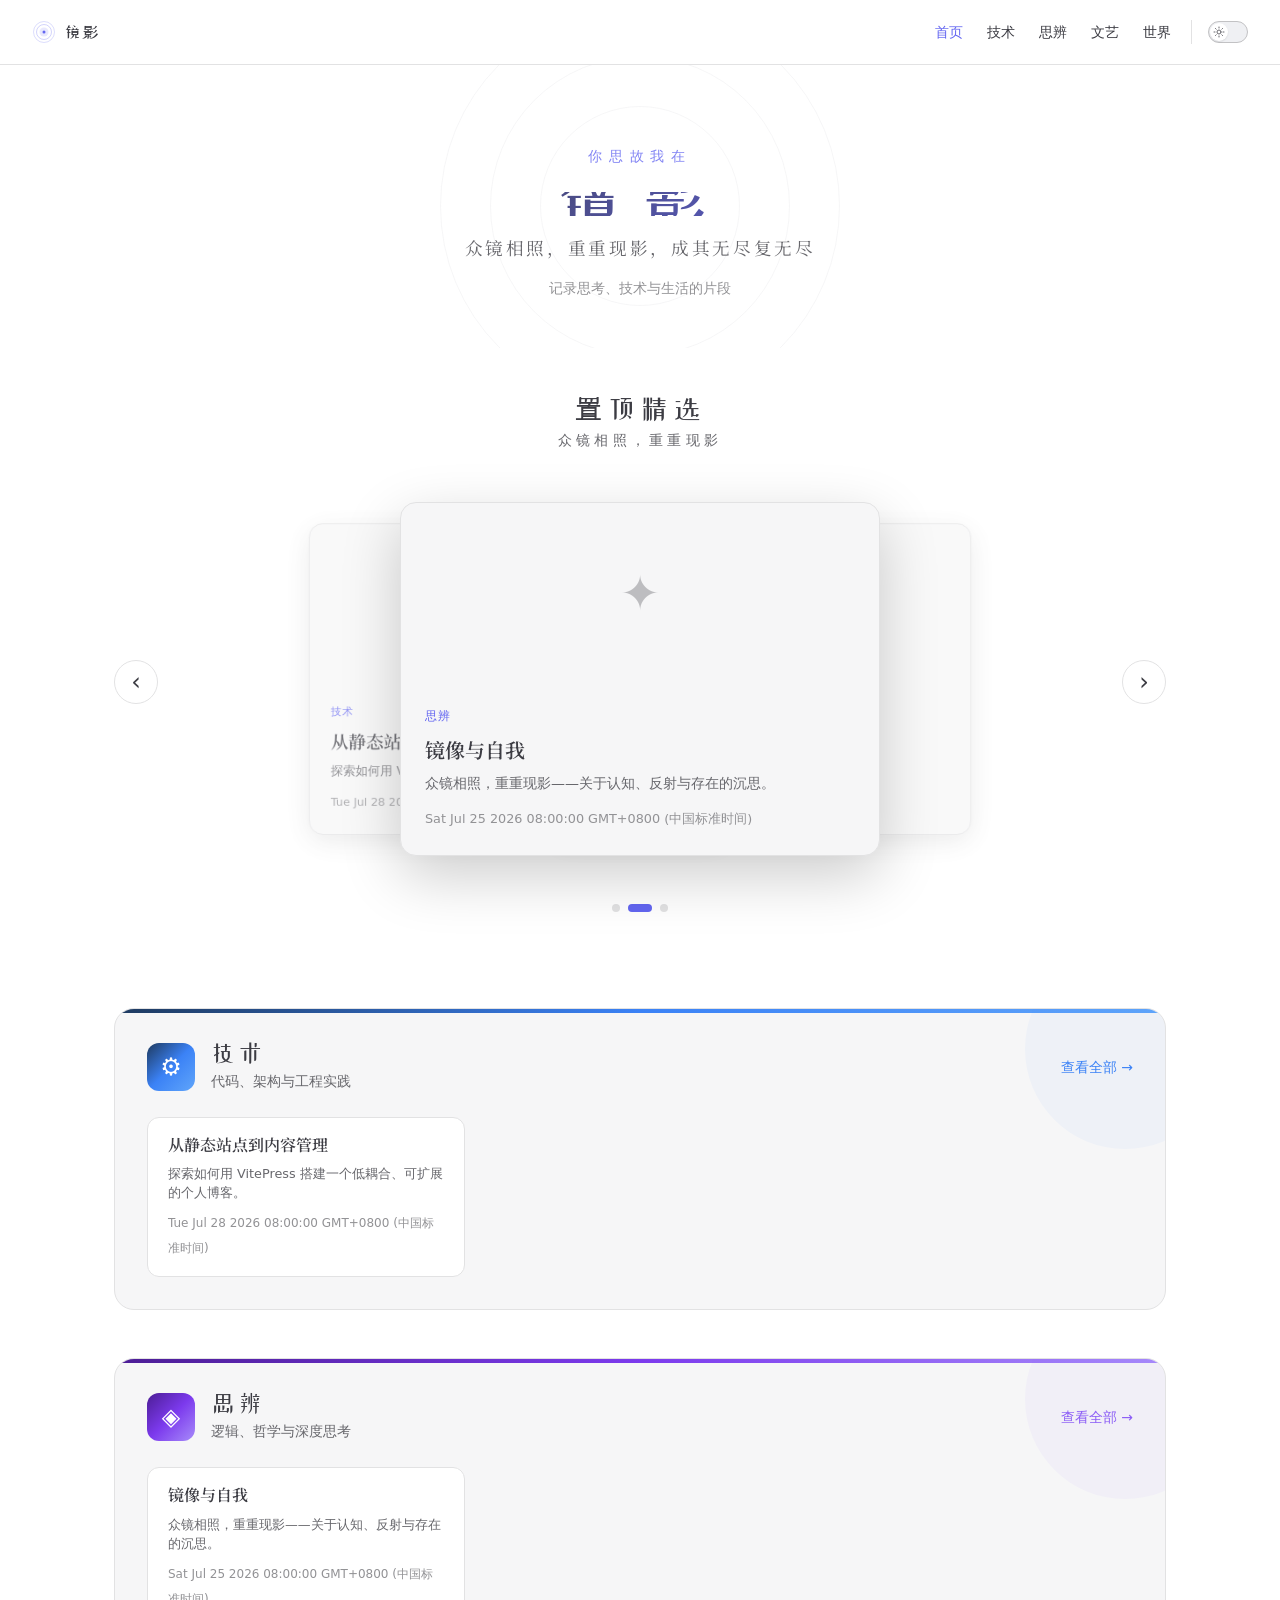
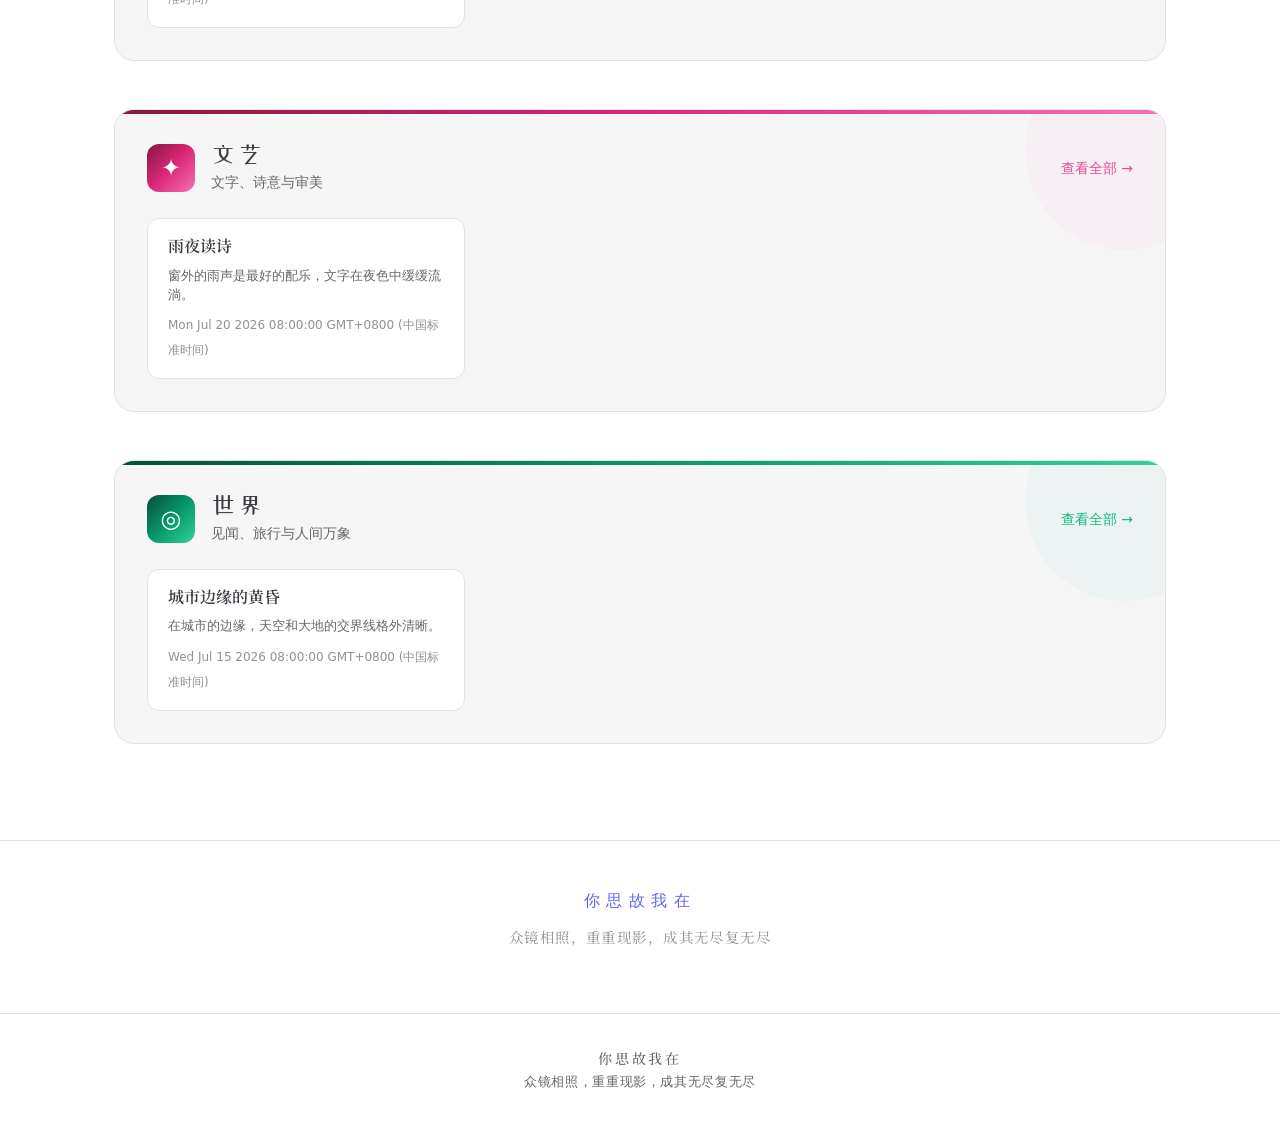
==== commit 64ae6347: "Deploy mirror blog redesign with categories and pinned carousel. Co-authored-by: Cursor <cursoragent" ====
--- a/index.html
+++ b/index.html
@@ -1,25 +1,28 @@
 <!DOCTYPE html>
-<html lang="en-US" dir="ltr">
+<html lang="zh-CN" dir="ltr">
   <head>
     <meta charset="utf-8">
     <meta name="viewport" content="width=device-width,initial-scale=1">
-    <title>VitePress</title>
-    <meta name="description" content="A VitePress site">
+    <title>首页 | 镜影</title>
+    <meta name="description" content="众镜相照，重重现影">
     <meta name="generator" content="VitePress v1.6.4">
-    <link rel="preload stylesheet" href="/assets/style.DFTx90Kk.css" as="style">
+    <link rel="preload stylesheet" href="/assets/style.B7MuVaQS.css" as="style">
     <link rel="preload stylesheet" href="/vp-icons.css" as="style">
     
-    <script type="module" src="/assets/app.DsiLDfL5.js"></script>
+    <script type="module" src="/assets/app.BwsgH6uj.js"></script>
     <link rel="preload" href="/assets/inter-roman-latin.Di8DUHzh.woff2" as="font" type="font/woff2" crossorigin="">
-    <link rel="modulepreload" href="/assets/chunks/theme.D3aq-gVQ.js">
-    <link rel="modulepreload" href="/assets/chunks/framework.CSP279z5.js">
-    <link rel="modulepreload" href="/assets/index.md.y1MD6_KT.lean.js">
+    <link rel="modulepreload" href="/assets/chunks/theme.CHZ4WfR_.js">
+    <link rel="modulepreload" href="/assets/chunks/framework.Bmhw_dvp.js">
+    <link rel="modulepreload" href="/assets/index.md.GAyy0bCN.lean.js">
+    <link rel="preconnect" href="https://fonts.googleapis.com">
+    <link rel="preconnect" href="https://fonts.gstatic.com" crossorigin="">
+    <link rel="stylesheet" href="https://fonts.googleapis.com/css2?family=Noto+Serif+SC:wght@400;600;700&amp;family=ZCOOL+XiaoWei&amp;display=swap">
     <script id="check-dark-mode">(()=>{const e=localStorage.getItem("vitepress-theme-appearance")||"auto",a=window.matchMedia("(prefers-color-scheme: dark)").matches;(!e||e==="auto"?a:e==="dark")&&document.documentElement.classList.add("dark")})();</script>
     <script id="check-mac-os">document.documentElement.classList.toggle("mac",/Mac|iPhone|iPod|iPad/i.test(navigator.platform));</script>
   </head>
   <body>
-    <div id="app"><div class="Layout" data-v-5d98c3a5><!--[--><!--]--><!--[--><span tabindex="-1" data-v-0b0ada53></span><a href="#VPContent" class="VPSkipLink visually-hidden" data-v-0b0ada53>Skip to content</a><!--]--><!----><header class="VPNav" data-v-5d98c3a5 data-v-ae24b3ad><div class="VPNavBar" data-v-ae24b3ad data-v-6aa21345><div class="wrapper" data-v-6aa21345><div class="container" data-v-6aa21345><div class="title" data-v-6aa21345><div class="VPNavBarTitle" data-v-6aa21345 data-v-1168a8e4><a class="title" href="/" data-v-1168a8e4><!--[--><!--]--><!----><span data-v-1168a8e4>VitePress</span><!--[--><!--]--></a></div></div><div class="content" data-v-6aa21345><div class="content-body" data-v-6aa21345><!--[--><!--]--><div class="VPNavBarSearch search" data-v-6aa21345><!----></div><!----><!----><div class="VPNavBarAppearance appearance" data-v-6aa21345 data-v-6c893767><button class="VPSwitch VPSwitchAppearance" type="button" role="switch" title aria-checked="false" data-v-6c893767 data-v-5337faa4 data-v-1d5665e3><span class="check" data-v-1d5665e3><span class="icon" data-v-1d5665e3><!--[--><span class="vpi-sun sun" data-v-5337faa4></span><span class="vpi-moon moon" data-v-5337faa4></span><!--]--></span></span></button></div><!----><div class="VPFlyout VPNavBarExtra extra" data-v-6aa21345 data-v-bb2aa2f0 data-v-cf11d7a2><button type="button" class="button" aria-haspopup="true" aria-expanded="false" aria-label="extra navigation" data-v-cf11d7a2><span class="vpi-more-horizontal icon" data-v-cf11d7a2></span></button><div class="menu" data-v-cf11d7a2><div class="VPMenu" data-v-cf11d7a2 data-v-b98bc113><!----><!--[--><!--[--><!----><div class="group" data-v-bb2aa2f0><div class="item appearance" data-v-bb2aa2f0><p class="label" data-v-bb2aa2f0>Appearance</p><div class="appearance-action" data-v-bb2aa2f0><button class="VPSwitch VPSwitchAppearance" type="button" role="switch" title aria-checked="false" data-v-bb2aa2f0 data-v-5337faa4 data-v-1d5665e3><span class="check" data-v-1d5665e3><span class="icon" data-v-1d5665e3><!--[--><span class="vpi-sun sun" data-v-5337faa4></span><span class="vpi-moon moon" data-v-5337faa4></span><!--]--></span></span></button></div></div></div><!----><!--]--><!--]--></div></div></div><!--[--><!--]--><button type="button" class="VPNavBarHamburger hamburger" aria-label="mobile navigation" aria-expanded="false" aria-controls="VPNavScreen" data-v-6aa21345 data-v-e5dd9c1c><span class="container" data-v-e5dd9c1c><span class="top" data-v-e5dd9c1c></span><span class="middle" data-v-e5dd9c1c></span><span class="bottom" data-v-e5dd9c1c></span></span></button></div></div></div></div><div class="divider" data-v-6aa21345><div class="divider-line" data-v-6aa21345></div></div></div><!----></header><!----><!----><div class="VPContent is-home" id="VPContent" data-v-5d98c3a5 data-v-1428d186><div class="VPHome" data-v-1428d186 data-v-8b561e3d><!--[--><!--]--><div class="VPHero has-image VPHomeHero" data-v-8b561e3d data-v-4f9c455b><div class="container" data-v-4f9c455b><div class="main" data-v-4f9c455b><!--[--><!--]--><!--[--><h1 class="heading" data-v-4f9c455b><span class="name clip" data-v-4f9c455b>naijiji的博客</span><span class="text" data-v-4f9c455b>记录思考与生活</span></h1><p class="tagline" data-v-4f9c455b>皇帝也分三六九等，但naijiji永远是第一</p><!--]--><!--[--><!--]--><div class="actions" data-v-4f9c455b><!--[--><div class="action" data-v-4f9c455b><a class="VPButton medium brand" href="/%E5%8E%86%E5%8F%B2/%E7%9A%87%E5%B8%9D.html" data-v-4f9c455b data-v-fa7799d5>开始阅读 →</a></div><!--]--></div><!--[--><!--]--></div><div class="image" data-v-4f9c455b><div class="image-container" data-v-4f9c455b><div class="image-bg" data-v-4f9c455b></div><!--[--><!--[--><img class="VPImage image-src" src="/logo.png" alt="博客封面" data-v-8426fc1a><!--]--><!--]--></div></div></div></div><!--[--><!--]--><!--[--><!--]--><!----><!--[--><!--]--><div class="vp-doc container" style="" data-v-8b561e3d data-v-8e2d4988><!--[--><div style="position:relative;" data-v-8b561e3d><div><div style="text-align:center;margin:2rem 0;"> &lt; img src=&quot;/cover.jpg&quot; alt=&quot;封面图&quot; style=&quot;max-width: 80%; border-radius: 8px;&quot; /&gt; </div><h3 id="最新文章" tabindex="-1">最新文章 <a class="header-anchor" href="#最新文章" aria-label="Permalink to &quot;最新文章&quot;">​</a></h3><ul><li><a href="/历史/皇帝.html">皇帝也分三六九等吗，可惜</a></li></ul></div></div><!--]--></div></div></div><!----><!--[--><!--]--></div></div>
-    <script>window.__VP_HASH_MAP__=JSON.parse("{\"index.md\":\"y1MD6_KT\",\"历史_皇帝.md\":\"0ojRreuf\"}");window.__VP_SITE_DATA__=JSON.parse("{\"lang\":\"en-US\",\"dir\":\"ltr\",\"title\":\"VitePress\",\"description\":\"A VitePress site\",\"base\":\"/\",\"head\":[],\"router\":{\"prefetchLinks\":true},\"appearance\":true,\"themeConfig\":{},\"locales\":{},\"scrollOffset\":134,\"cleanUrls\":false}");</script>
+    <div id="app"><div class="Layout" data-v-d8b57b2d><!--[--><!--]--><!--[--><span tabindex="-1" data-v-fcbfc0e0></span><a href="#VPContent" class="VPSkipLink visually-hidden" data-v-fcbfc0e0>Skip to content</a><!--]--><!----><header class="VPNav" data-v-d8b57b2d data-v-7ad780c2><div class="VPNavBar" data-v-7ad780c2 data-v-9fd4d1dd><div class="wrapper" data-v-9fd4d1dd><div class="container" data-v-9fd4d1dd><div class="title" data-v-9fd4d1dd><div class="VPNavBarTitle" data-v-9fd4d1dd data-v-9f43907a><a class="title" href="/" data-v-9f43907a><!--[--><!--]--><!--[--><img class="VPImage logo" src="/logo.svg" alt data-v-ab19afbb><!--]--><span data-v-9f43907a>镜影</span><!--[--><!--]--></a></div></div><div class="content" data-v-9fd4d1dd><div class="content-body" data-v-9fd4d1dd><!--[--><!--]--><div class="VPNavBarSearch search" data-v-9fd4d1dd><!----></div><nav aria-labelledby="main-nav-aria-label" class="VPNavBarMenu menu" data-v-9fd4d1dd data-v-afb2845e><span id="main-nav-aria-label" class="visually-hidden" data-v-afb2845e> Main Navigation </span><!--[--><!--[--><a class="VPLink link VPNavBarMenuLink active" href="/" tabindex="0" data-v-afb2845e data-v-815115f5><!--[--><span data-v-815115f5>首页</span><!--]--></a><!--]--><!--[--><a class="VPLink link VPNavBarMenuLink" href="/category/tech" tabindex="0" data-v-afb2845e data-v-815115f5><!--[--><span data-v-815115f5>技术</span><!--]--></a><!--]--><!--[--><a class="VPLink link VPNavBarMenuLink" href="/category/thought" tabindex="0" data-v-afb2845e data-v-815115f5><!--[--><span data-v-815115f5>思辨</span><!--]--></a><!--]--><!--[--><a class="VPLink link VPNavBarMenuLink" href="/category/art" tabindex="0" data-v-afb2845e data-v-815115f5><!--[--><span data-v-815115f5>文艺</span><!--]--></a><!--]--><!--[--><a class="VPLink link VPNavBarMenuLink" href="/category/world" tabindex="0" data-v-afb2845e data-v-815115f5><!--[--><span data-v-815115f5>世界</span><!--]--></a><!--]--><!--]--></nav><!----><div class="VPNavBarAppearance appearance" data-v-9fd4d1dd data-v-3f90c1a5><button class="VPSwitch VPSwitchAppearance" type="button" role="switch" title aria-checked="false" data-v-3f90c1a5 data-v-be9742d9 data-v-b4ccac88><span class="check" data-v-b4ccac88><span class="icon" data-v-b4ccac88><!--[--><span class="vpi-sun sun" data-v-be9742d9></span><span class="vpi-moon moon" data-v-be9742d9></span><!--]--></span></span></button></div><!----><div class="VPFlyout VPNavBarExtra extra" data-v-9fd4d1dd data-v-f953d92f data-v-bfe7971f><button type="button" class="button" aria-haspopup="true" aria-expanded="false" aria-label="extra navigation" data-v-bfe7971f><span class="vpi-more-horizontal icon" data-v-bfe7971f></span></button><div class="menu" data-v-bfe7971f><div class="VPMenu" data-v-bfe7971f data-v-20ed86d6><!----><!--[--><!--[--><!----><div class="group" data-v-f953d92f><div class="item appearance" data-v-f953d92f><p class="label" data-v-f953d92f>Appearance</p><div class="appearance-action" data-v-f953d92f><button class="VPSwitch VPSwitchAppearance" type="button" role="switch" title aria-checked="false" data-v-f953d92f data-v-be9742d9 data-v-b4ccac88><span class="check" data-v-b4ccac88><span class="icon" data-v-b4ccac88><!--[--><span class="vpi-sun sun" data-v-be9742d9></span><span class="vpi-moon moon" data-v-be9742d9></span><!--]--></span></span></button></div></div></div><!----><!--]--><!--]--></div></div></div><!--[--><!--]--><button type="button" class="VPNavBarHamburger hamburger" aria-label="mobile navigation" aria-expanded="false" aria-controls="VPNavScreen" data-v-9fd4d1dd data-v-6bee1efd><span class="container" data-v-6bee1efd><span class="top" data-v-6bee1efd></span><span class="middle" data-v-6bee1efd></span><span class="bottom" data-v-6bee1efd></span></span></button></div></div></div></div><div class="divider" data-v-9fd4d1dd><div class="divider-line" data-v-9fd4d1dd></div></div></div><!----></header><div class="VPLocalNav empty fixed" data-v-d8b57b2d data-v-2488c25a><div class="container" data-v-2488c25a><!----><div class="VPLocalNavOutlineDropdown" style="--vp-vh:0px;" data-v-2488c25a data-v-6b867909><button data-v-6b867909>Return to top</button><!----></div></div></div><!----><div class="VPContent" id="VPContent" data-v-d8b57b2d data-v-9a6c75ad><div class="VPPage" data-v-9a6c75ad><!--[--><!--]--><div style="position:relative;"><div><div class="home-page" data-v-e2fbdb77><section class="hero" data-v-e2fbdb77><div class="hero-content" data-v-e2fbdb77><p class="hero-motto-top" data-v-e2fbdb77>你思故我在</p><h1 class="hero-title" data-v-e2fbdb77>镜影</h1><p class="hero-tagline" data-v-e2fbdb77>众镜相照，重重现影，成其无尽复无尽</p><p class="hero-desc" data-v-e2fbdb77>记录思考、技术与生活的片段</p></div><div class="hero-decoration" data-v-e2fbdb77><div class="mirror-ring ring-1" data-v-e2fbdb77></div><div class="mirror-ring ring-2" data-v-e2fbdb77></div><div class="mirror-ring ring-3" data-v-e2fbdb77></div></div></section><section class="pinned-carousel" data-v-e2fbdb77 data-v-559c2ab3><div class="pinned-header" data-v-559c2ab3><h2 class="pinned-title" data-v-559c2ab3>置顶精选</h2><p class="pinned-subtitle" data-v-559c2ab3>众镜相照，重重现影</p></div><div class="carousel-stage" data-v-559c2ab3><button class="carousel-nav prev" aria-label="上一篇" data-v-559c2ab3> ‹ </button><div class="carousel-track" data-v-559c2ab3><!--[--><a href="/posts/tech/vitepress-blog" class="active carousel-card" style="transform:translateX(0px) scale(1);opacity:1;z-index:10;pointer-events:auto;" data-v-559c2ab3><div class="card-inner" data-v-559c2ab3><div class="card-cover card-cover--placeholder" data-v-559c2ab3><span class="placeholder-icon" data-v-559c2ab3>✦</span></div><div class="card-body" data-v-559c2ab3><span class="card-category" data-v-559c2ab3>技术</span><h3 class="card-title" data-v-559c2ab3>从静态站点到内容管理</h3><p class="card-summary" data-v-559c2ab3>探索如何用 VitePress 搭建一个低耦合、可扩展的个人博客。</p><time class="card-date" data-v-559c2ab3>Tue Jul 28 2026 08:00:00 GMT+0800 (中国标准时间)</time></div></div></a><a href="/posts/thought/mirror-and-self" class="carousel-card" style="transform:translateX(120px) scale(0.88);opacity:0.7;z-index:9;pointer-events:none;" data-v-559c2ab3><div class="card-inner" data-v-559c2ab3><div class="card-cover card-cover--placeholder" data-v-559c2ab3><span class="placeholder-icon" data-v-559c2ab3>✦</span></div><div class="card-body" data-v-559c2ab3><span class="card-category" data-v-559c2ab3>思辨</span><h3 class="card-title" data-v-559c2ab3>镜像与自我</h3><p class="card-summary" data-v-559c2ab3>众镜相照，重重现影——关于认知、反射与存在的沉思。</p><time class="card-date" data-v-559c2ab3>Sat Jul 25 2026 08:00:00 GMT+0800 (中国标准时间)</time></div></div></a><a href="/posts/art/rainy-night-poetry" class="carousel-card" style="transform:translateX(-120px) scale(0.88);opacity:0.7;z-index:9;pointer-events:none;" data-v-559c2ab3><div class="card-inner" data-v-559c2ab3><div class="card-cover card-cover--placeholder" data-v-559c2ab3><span class="placeholder-icon" data-v-559c2ab3>✦</span></div><div class="card-body" data-v-559c2ab3><span class="card-category" data-v-559c2ab3>文艺</span><h3 class="card-title" data-v-559c2ab3>雨夜读诗</h3><p class="card-summary" data-v-559c2ab3>窗外的雨声是最好的配乐，文字在夜色中缓缓流淌。</p><time class="card-date" data-v-559c2ab3>Mon Jul 20 2026 08:00:00 GMT+0800 (中国标准时间)</time></div></div></a><!--]--></div><button class="carousel-nav next" aria-label="下一篇" data-v-559c2ab3> › </button></div><div class="carousel-dots" data-v-559c2ab3><!--[--><button class="active dot" aria-label="第 1 篇" data-v-559c2ab3></button><button class="dot" aria-label="第 2 篇" data-v-559c2ab3></button><button class="dot" aria-label="第 3 篇" data-v-559c2ab3></button><!--]--></div></section><section class="category-sections" data-v-e2fbdb77 data-v-d8a425d8><!--[--><div class="category-block" style="--cat-accent:#3b82f6;--cat-gradient:linear-gradient(135deg, #1e3a5f 0%, #3b82f6 50%, #60a5fa 100%);" data-v-d8a425d8><div class="category-header" data-v-d8a425d8><div class="category-icon" data-v-d8a425d8>⚙</div><div class="category-info" data-v-d8a425d8><h2 class="category-name" data-v-d8a425d8><a href="/category/tech" data-v-d8a425d8>技术</a></h2><p class="category-desc" data-v-d8a425d8>代码、架构与工程实践</p></div><a href="/category/tech" class="category-more" data-v-d8a425d8>查看全部 →</a></div><div class="category-posts" data-v-d8a425d8><!--[--><a href="/posts/tech/vitepress-blog" class="post-card" style="--card-accent:#3b82f6;" data-v-d8a425d8 data-v-fd07a1d3><!----><div class="post-content" data-v-fd07a1d3><h3 class="post-title" data-v-fd07a1d3>从静态站点到内容管理</h3><p class="post-summary" data-v-fd07a1d3>探索如何用 VitePress 搭建一个低耦合、可扩展的个人博客。</p><time class="post-date" data-v-fd07a1d3>Tue Jul 28 2026 08:00:00 GMT+0800 (中国标准时间)</time></div></a><!--]--></div></div><div class="category-block" style="--cat-accent:#8b5cf6;--cat-gradient:linear-gradient(135deg, #4c1d95 0%, #7c3aed 50%, #a78bfa 100%);" data-v-d8a425d8><div class="category-header" data-v-d8a425d8><div class="category-icon" data-v-d8a425d8>◈</div><div class="category-info" data-v-d8a425d8><h2 class="category-name" data-v-d8a425d8><a href="/category/thought" data-v-d8a425d8>思辨</a></h2><p class="category-desc" data-v-d8a425d8>逻辑、哲学与深度思考</p></div><a href="/category/thought" class="category-more" data-v-d8a425d8>查看全部 →</a></div><div class="category-posts" data-v-d8a425d8><!--[--><a href="/posts/thought/mirror-and-self" class="post-card" style="--card-accent:#8b5cf6;" data-v-d8a425d8 data-v-fd07a1d3><!----><div class="post-content" data-v-fd07a1d3><h3 class="post-title" data-v-fd07a1d3>镜像与自我</h3><p class="post-summary" data-v-fd07a1d3>众镜相照，重重现影——关于认知、反射与存在的沉思。</p><time class="post-date" data-v-fd07a1d3>Sat Jul 25 2026 08:00:00 GMT+0800 (中国标准时间)</time></div></a><!--]--></div></div><div class="category-block" style="--cat-accent:#ec4899;--cat-gradient:linear-gradient(135deg, #831843 0%, #db2777 50%, #f472b6 100%);" data-v-d8a425d8><div class="category-header" data-v-d8a425d8><div class="category-icon" data-v-d8a425d8>✦</div><div class="category-info" data-v-d8a425d8><h2 class="category-name" data-v-d8a425d8><a href="/category/art" data-v-d8a425d8>文艺</a></h2><p class="category-desc" data-v-d8a425d8>文字、诗意与审美</p></div><a href="/category/art" class="category-more" data-v-d8a425d8>查看全部 →</a></div><div class="category-posts" data-v-d8a425d8><!--[--><a href="/posts/art/rainy-night-poetry" class="post-card" style="--card-accent:#ec4899;" data-v-d8a425d8 data-v-fd07a1d3><!----><div class="post-content" data-v-fd07a1d3><h3 class="post-title" data-v-fd07a1d3>雨夜读诗</h3><p class="post-summary" data-v-fd07a1d3>窗外的雨声是最好的配乐，文字在夜色中缓缓流淌。</p><time class="post-date" data-v-fd07a1d3>Mon Jul 20 2026 08:00:00 GMT+0800 (中国标准时间)</time></div></a><!--]--></div></div><div class="category-block" style="--cat-accent:#10b981;--cat-gradient:linear-gradient(135deg, #064e3b 0%, #059669 50%, #34d399 100%);" data-v-d8a425d8><div class="category-header" data-v-d8a425d8><div class="category-icon" data-v-d8a425d8>◎</div><div class="category-info" data-v-d8a425d8><h2 class="category-name" data-v-d8a425d8><a href="/category/world" data-v-d8a425d8>世界</a></h2><p class="category-desc" data-v-d8a425d8>见闻、旅行与人间万象</p></div><a href="/category/world" class="category-more" data-v-d8a425d8>查看全部 →</a></div><div class="category-posts" data-v-d8a425d8><!--[--><a href="/posts/world/city-edge-sunset" class="post-card" style="--card-accent:#10b981;" data-v-d8a425d8 data-v-fd07a1d3><!----><div class="post-content" data-v-fd07a1d3><h3 class="post-title" data-v-fd07a1d3>城市边缘的黄昏</h3><p class="post-summary" data-v-fd07a1d3>在城市的边缘，天空和大地的交界线格外清晰。</p><time class="post-date" data-v-fd07a1d3>Wed Jul 15 2026 08:00:00 GMT+0800 (中国标准时间)</time></div></a><!--]--></div></div><!--]--></section><footer class="home-footer" data-v-e2fbdb77><p class="footer-motto" data-v-e2fbdb77>你思故我在</p><p class="footer-quote" data-v-e2fbdb77>众镜相照，重重现影，成其无尽复无尽</p></footer></div></div></div><!--[--><!--]--></div></div><footer class="VPFooter" data-v-d8b57b2d data-v-566314d4><div class="container" data-v-566314d4><p class="message" data-v-566314d4>你思故我在</p><p class="copyright" data-v-566314d4>众镜相照，重重现影，成其无尽复无尽</p></div></footer><!--[--><!--]--></div></div>
+    <script>window.__VP_HASH_MAP__=JSON.parse("{\"category_art.md\":\"COy3VwrY\",\"category_tech.md\":\"CermDP-8\",\"category_thought.md\":\"Dr9pnTFi\",\"category_world.md\":\"6X3WkIc5\",\"index.md\":\"GAyy0bCN\",\"posts_art_rainy-night-poetry.md\":\"BAGlfiWS\",\"posts_tech_vitepress-blog.md\":\"CtUQSk7w\",\"posts_thought_mirror-and-self.md\":\"77J4YJT1\",\"posts_world_city-edge-sunset.md\":\"ImT-laH6\",\"readme.md\":\"DrBlu6O7\"}");window.__VP_SITE_DATA__=JSON.parse("{\"lang\":\"zh-CN\",\"dir\":\"ltr\",\"title\":\"镜影\",\"description\":\"众镜相照，重重现影\",\"base\":\"/\",\"head\":[],\"router\":{\"prefetchLinks\":true},\"appearance\":true,\"themeConfig\":{\"logo\":\"/logo.svg\",\"siteTitle\":\"镜影\",\"nav\":[{\"text\":\"首页\",\"link\":\"/\"},{\"text\":\"技术\",\"link\":\"/category/tech\"},{\"text\":\"思辨\",\"link\":\"/category/thought\"},{\"text\":\"文艺\",\"link\":\"/category/art\"},{\"text\":\"世界\",\"link\":\"/category/world\"}],\"footer\":{\"message\":\"你思故我在\",\"copyright\":\"众镜相照，重重现影，成其无尽复无尽\"},\"outline\":{\"level\":[2,3]},\"docFooter\":{\"prev\":\"上一篇\",\"next\":\"下一篇\"},\"lastUpdated\":{\"text\":\"最后更新于\",\"formatOptions\":{\"dateStyle\":\"long\",\"timeStyle\":\"short\"}}},\"locales\":{},\"scrollOffset\":134,\"cleanUrls\":true}");</script>
     
   </body>
 </html>
--- a/assets/style.B7MuVaQS.css
+++ b/assets/style.B7MuVaQS.css
@@ -0,0 +1 @@
+@font-face{font-family:Inter;font-style:normal;font-weight:100 900;font-display:swap;src:url(/assets/inter-roman-cyrillic-ext.BBPuwvHQ.woff2) format("woff2");unicode-range:U+0460-052F,U+1C80-1C88,U+20B4,U+2DE0-2DFF,U+A640-A69F,U+FE2E-FE2F}@font-face{font-family:Inter;font-style:normal;font-weight:100 900;font-display:swap;src:url(/assets/inter-roman-cyrillic.C5lxZ8CY.woff2) format("woff2");unicode-range:U+0301,U+0400-045F,U+0490-0491,U+04B0-04B1,U+2116}@font-face{font-family:Inter;font-style:normal;font-weight:100 900;font-display:swap;src:url(/assets/inter-roman-greek-ext.CqjqNYQ-.woff2) format("woff2");unicode-range:U+1F00-1FFF}@font-face{font-family:Inter;font-style:normal;font-weight:100 900;font-display:swap;src:url(/assets/inter-roman-greek.BBVDIX6e.woff2) format("woff2");unicode-range:U+0370-0377,U+037A-037F,U+0384-038A,U+038C,U+038E-03A1,U+03A3-03FF}@font-face{font-family:Inter;font-style:normal;font-weight:100 900;font-display:swap;src:url(/assets/inter-roman-vietnamese.BjW4sHH5.woff2) format("woff2");unicode-range:U+0102-0103,U+0110-0111,U+0128-0129,U+0168-0169,U+01A0-01A1,U+01AF-01B0,U+0300-0301,U+0303-0304,U+0308-0309,U+0323,U+0329,U+1EA0-1EF9,U+20AB}@font-face{font-family:Inter;font-style:normal;font-weight:100 900;font-display:swap;src:url(/assets/inter-roman-latin-ext.4ZJIpNVo.woff2) format("woff2");unicode-range:U+0100-02AF,U+0304,U+0308,U+0329,U+1E00-1E9F,U+1EF2-1EFF,U+2020,U+20A0-20AB,U+20AD-20C0,U+2113,U+2C60-2C7F,U+A720-A7FF}@font-face{font-family:Inter;font-style:normal;font-weight:100 900;font-display:swap;src:url(/assets/inter-roman-latin.Di8DUHzh.woff2) format("woff2");unicode-range:U+0000-00FF,U+0131,U+0152-0153,U+02BB-02BC,U+02C6,U+02DA,U+02DC,U+0304,U+0308,U+0329,U+2000-206F,U+2074,U+20AC,U+2122,U+2191,U+2193,U+2212,U+2215,U+FEFF,U+FFFD}@font-face{font-family:Inter;font-style:italic;font-weight:100 900;font-display:swap;src:url(/assets/inter-italic-cyrillic-ext.r48I6akx.woff2) format("woff2");unicode-range:U+0460-052F,U+1C80-1C88,U+20B4,U+2DE0-2DFF,U+A640-A69F,U+FE2E-FE2F}@font-face{font-family:Inter;font-style:italic;font-weight:100 900;font-display:swap;src:url(/assets/inter-italic-cyrillic.By2_1cv3.woff2) format("woff2");unicode-range:U+0301,U+0400-045F,U+0490-0491,U+04B0-04B1,U+2116}@font-face{font-family:Inter;font-style:italic;font-weight:100 900;font-display:swap;src:url(/assets/inter-italic-greek-ext.1u6EdAuj.woff2) format("woff2");unicode-range:U+1F00-1FFF}@font-face{font-family:Inter;font-style:italic;font-weight:100 900;font-display:swap;src:url(/assets/inter-italic-greek.DJ8dCoTZ.woff2) format("woff2");unicode-range:U+0370-0377,U+037A-037F,U+0384-038A,U+038C,U+038E-03A1,U+03A3-03FF}@font-face{font-family:Inter;font-style:italic;font-weight:100 900;font-display:swap;src:url(/assets/inter-italic-vietnamese.BSbpV94h.woff2) format("woff2");unicode-range:U+0102-0103,U+0110-0111,U+0128-0129,U+0168-0169,U+01A0-01A1,U+01AF-01B0,U+0300-0301,U+0303-0304,U+0308-0309,U+0323,U+0329,U+1EA0-1EF9,U+20AB}@font-face{font-family:Inter;font-style:italic;font-weight:100 900;font-display:swap;src:url(/assets/inter-italic-latin-ext.CN1xVJS-.woff2) format("woff2");unicode-range:U+0100-02AF,U+0304,U+0308,U+0329,U+1E00-1E9F,U+1EF2-1EFF,U+2020,U+20A0-20AB,U+20AD-20C0,U+2113,U+2C60-2C7F,U+A720-A7FF}@font-face{font-family:Inter;font-style:italic;font-weight:100 900;font-display:swap;src:url(/assets/inter-italic-latin.C2AdPX0b.woff2) format("woff2");unicode-range:U+0000-00FF,U+0131,U+0152-0153,U+02BB-02BC,U+02C6,U+02DA,U+02DC,U+0304,U+0308,U+0329,U+2000-206F,U+2074,U+20AC,U+2122,U+2191,U+2193,U+2212,U+2215,U+FEFF,U+FFFD}@font-face{font-family:Punctuation SC;font-weight:400;src:local("PingFang SC Regular"),local("Noto Sans CJK SC"),local("Microsoft YaHei");unicode-range:U+201C,U+201D,U+2018,U+2019,U+2E3A,U+2014,U+2013,U+2026,U+00B7,U+007E,U+002F}@font-face{font-family:Punctuation SC;font-weight:500;src:local("PingFang SC Medium"),local("Noto Sans CJK SC"),local("Microsoft YaHei");unicode-range:U+201C,U+201D,U+2018,U+2019,U+2E3A,U+2014,U+2013,U+2026,U+00B7,U+007E,U+002F}@font-face{font-family:Punctuation SC;font-weight:600;src:local("PingFang SC Semibold"),local("Noto Sans CJK SC Bold"),local("Microsoft YaHei Bold");unicode-range:U+201C,U+201D,U+2018,U+2019,U+2E3A,U+2014,U+2013,U+2026,U+00B7,U+007E,U+002F}@font-face{font-family:Punctuation SC;font-weight:700;src:local("PingFang SC Semibold"),local("Noto Sans CJK SC Bold"),local("Microsoft YaHei Bold");unicode-range:U+201C,U+201D,U+2018,U+2019,U+2E3A,U+2014,U+2013,U+2026,U+00B7,U+007E,U+002F}:root{--vp-c-white: #ffffff;--vp-c-black: #000000;--vp-c-neutral: var(--vp-c-black);--vp-c-neutral-inverse: var(--vp-c-white)}.dark{--vp-c-neutral: var(--vp-c-white);--vp-c-neutral-inverse: var(--vp-c-black)}:root{--vp-c-gray-1: #dddde3;--vp-c-gray-2: #e4e4e9;--vp-c-gray-3: #ebebef;--vp-c-gray-soft: rgba(142, 150, 170, .14);--vp-c-indigo-1: #3451b2;--vp-c-indigo-2: #3a5ccc;--vp-c-indigo-3: #5672cd;--vp-c-indigo-soft: rgba(100, 108, 255, .14);--vp-c-purple-1: #6f42c1;--vp-c-purple-2: #7e4cc9;--vp-c-purple-3: #8e5cd9;--vp-c-purple-soft: rgba(159, 122, 234, .14);--vp-c-green-1: #18794e;--vp-c-green-2: #299764;--vp-c-green-3: #30a46c;--vp-c-green-soft: rgba(16, 185, 129, .14);--vp-c-yellow-1: #915930;--vp-c-yellow-2: #946300;--vp-c-yellow-3: #9f6a00;--vp-c-yellow-soft: rgba(234, 179, 8, .14);--vp-c-red-1: #b8272c;--vp-c-red-2: #d5393e;--vp-c-red-3: #e0575b;--vp-c-red-soft: rgba(244, 63, 94, .14);--vp-c-sponsor: #db2777}.dark{--vp-c-gray-1: #515c67;--vp-c-gray-2: #414853;--vp-c-gray-3: #32363f;--vp-c-gray-soft: rgba(101, 117, 133, .16);--vp-c-indigo-1: #a8b1ff;--vp-c-indigo-2: #5c73e7;--vp-c-indigo-3: #3e63dd;--vp-c-indigo-soft: rgba(100, 108, 255, .16);--vp-c-purple-1: #c8abfa;--vp-c-purple-2: #a879e6;--vp-c-purple-3: #8e5cd9;--vp-c-purple-soft: rgba(159, 122, 234, .16);--vp-c-green-1: #3dd68c;--vp-c-green-2: #30a46c;--vp-c-green-3: #298459;--vp-c-green-soft: rgba(16, 185, 129, .16);--vp-c-yellow-1: #f9b44e;--vp-c-yellow-2: #da8b17;--vp-c-yellow-3: #a46a0a;--vp-c-yellow-soft: rgba(234, 179, 8, .16);--vp-c-red-1: #f66f81;--vp-c-red-2: #f14158;--vp-c-red-3: #b62a3c;--vp-c-red-soft: rgba(244, 63, 94, .16)}:root{--vp-c-bg: #ffffff;--vp-c-bg-alt: #f6f6f7;--vp-c-bg-elv: #ffffff;--vp-c-bg-soft: #f6f6f7}.dark{--vp-c-bg: #1b1b1f;--vp-c-bg-alt: #161618;--vp-c-bg-elv: #202127;--vp-c-bg-soft: #202127}:root{--vp-c-border: #c2c2c4;--vp-c-divider: #e2e2e3;--vp-c-gutter: #e2e2e3}.dark{--vp-c-border: #3c3f44;--vp-c-divider: #2e2e32;--vp-c-gutter: #000000}:root{--vp-c-text-1: #3c3c43;--vp-c-text-2: #67676c;--vp-c-text-3: #929295}.dark{--vp-c-text-1: #dfdfd6;--vp-c-text-2: #98989f;--vp-c-text-3: #6a6a71}:root{--vp-c-default-1: var(--vp-c-gray-1);--vp-c-default-2: var(--vp-c-gray-2);--vp-c-default-3: var(--vp-c-gray-3);--vp-c-default-soft: var(--vp-c-gray-soft);--vp-c-brand-1: var(--vp-c-indigo-1);--vp-c-brand-2: var(--vp-c-indigo-2);--vp-c-brand-3: var(--vp-c-indigo-3);--vp-c-brand-soft: var(--vp-c-indigo-soft);--vp-c-brand: var(--vp-c-brand-1);--vp-c-tip-1: var(--vp-c-brand-1);--vp-c-tip-2: var(--vp-c-brand-2);--vp-c-tip-3: var(--vp-c-brand-3);--vp-c-tip-soft: var(--vp-c-brand-soft);--vp-c-note-1: var(--vp-c-brand-1);--vp-c-note-2: var(--vp-c-brand-2);--vp-c-note-3: var(--vp-c-brand-3);--vp-c-note-soft: var(--vp-c-brand-soft);--vp-c-success-1: var(--vp-c-green-1);--vp-c-success-2: var(--vp-c-green-2);--vp-c-success-3: var(--vp-c-green-3);--vp-c-success-soft: var(--vp-c-green-soft);--vp-c-important-1: var(--vp-c-purple-1);--vp-c-important-2: var(--vp-c-purple-2);--vp-c-important-3: var(--vp-c-purple-3);--vp-c-important-soft: var(--vp-c-purple-soft);--vp-c-warning-1: var(--vp-c-yellow-1);--vp-c-warning-2: var(--vp-c-yellow-2);--vp-c-warning-3: var(--vp-c-yellow-3);--vp-c-warning-soft: var(--vp-c-yellow-soft);--vp-c-danger-1: var(--vp-c-red-1);--vp-c-danger-2: var(--vp-c-red-2);--vp-c-danger-3: var(--vp-c-red-3);--vp-c-danger-soft: var(--vp-c-red-soft);--vp-c-caution-1: var(--vp-c-red-1);--vp-c-caution-2: var(--vp-c-red-2);--vp-c-caution-3: var(--vp-c-red-3);--vp-c-caution-soft: var(--vp-c-red-soft)}:root{--vp-font-family-base: "Inter", ui-sans-serif, system-ui, sans-serif, "Apple Color Emoji", "Segoe UI Emoji", "Segoe UI Symbol", "Noto Color Emoji";--vp-font-family-mono: ui-monospace, "Menlo", "Monaco", "Consolas", "Liberation Mono", "Courier New", monospace;font-optical-sizing:auto}:root:where(:lang(zh)){--vp-font-family-base: "Punctuation SC", "Inter", ui-sans-serif, system-ui, sans-serif, "Apple Color Emoji", "Segoe UI Emoji", "Segoe UI Symbol", "Noto Color Emoji"}:root{--vp-shadow-1: 0 1px 2px rgba(0, 0, 0, .04), 0 1px 2px rgba(0, 0, 0, .06);--vp-shadow-2: 0 3px 12px rgba(0, 0, 0, .07), 0 1px 4px rgba(0, 0, 0, .07);--vp-shadow-3: 0 12px 32px rgba(0, 0, 0, .1), 0 2px 6px rgba(0, 0, 0, .08);--vp-shadow-4: 0 14px 44px rgba(0, 0, 0, .12), 0 3px 9px rgba(0, 0, 0, .12);--vp-shadow-5: 0 18px 56px rgba(0, 0, 0, .16), 0 4px 12px rgba(0, 0, 0, .16)}:root{--vp-z-index-footer: 10;--vp-z-index-local-nav: 20;--vp-z-index-nav: 30;--vp-z-index-layout-top: 40;--vp-z-index-backdrop: 50;--vp-z-index-sidebar: 60}@media (min-width: 960px){:root{--vp-z-index-sidebar: 25}}:root{--vp-layout-max-width: 1440px}:root{--vp-header-anchor-symbol: "#"}:root{--vp-code-line-height: 1.7;--vp-code-font-size: .875em;--vp-code-color: var(--vp-c-brand-1);--vp-code-link-color: var(--vp-c-brand-1);--vp-code-link-hover-color: var(--vp-c-brand-2);--vp-code-bg: var(--vp-c-default-soft);--vp-code-block-color: var(--vp-c-text-2);--vp-code-block-bg: var(--vp-c-bg-alt);--vp-code-block-divider-color: var(--vp-c-gutter);--vp-code-lang-color: var(--vp-c-text-3);--vp-code-line-highlight-color: var(--vp-c-default-soft);--vp-code-line-number-color: var(--vp-c-text-3);--vp-code-line-diff-add-color: var(--vp-c-success-soft);--vp-code-line-diff-add-symbol-color: var(--vp-c-success-1);--vp-code-line-diff-remove-color: var(--vp-c-danger-soft);--vp-code-line-diff-remove-symbol-color: var(--vp-c-danger-1);--vp-code-line-warning-color: var(--vp-c-warning-soft);--vp-code-line-error-color: var(--vp-c-danger-soft);--vp-code-copy-code-border-color: var(--vp-c-divider);--vp-code-copy-code-bg: var(--vp-c-bg-soft);--vp-code-copy-code-hover-border-color: var(--vp-c-divider);--vp-code-copy-code-hover-bg: var(--vp-c-bg);--vp-code-copy-code-active-text: var(--vp-c-text-2);--vp-code-copy-copied-text-content: "Copied";--vp-code-tab-divider: var(--vp-code-block-divider-color);--vp-code-tab-text-color: var(--vp-c-text-2);--vp-code-tab-bg: var(--vp-code-block-bg);--vp-code-tab-hover-text-color: var(--vp-c-text-1);--vp-code-tab-active-text-color: var(--vp-c-text-1);--vp-code-tab-active-bar-color: var(--vp-c-brand-1)}:lang(es),:lang(pt){--vp-code-copy-copied-text-content: "Copiado"}:lang(fa){--vp-code-copy-copied-text-content: "کپی شد"}:lang(ko){--vp-code-copy-copied-text-content: "복사됨"}:lang(ru){--vp-code-copy-copied-text-content: "Скопировано"}:lang(zh){--vp-code-copy-copied-text-content: "已复制"}:root{--vp-button-brand-border: transparent;--vp-button-brand-text: var(--vp-c-white);--vp-button-brand-bg: var(--vp-c-brand-3);--vp-button-brand-hover-border: transparent;--vp-button-brand-hover-text: var(--vp-c-white);--vp-button-brand-hover-bg: var(--vp-c-brand-2);--vp-button-brand-active-border: transparent;--vp-button-brand-active-text: var(--vp-c-white);--vp-button-brand-active-bg: var(--vp-c-brand-1);--vp-button-alt-border: transparent;--vp-button-alt-text: var(--vp-c-text-1);--vp-button-alt-bg: var(--vp-c-default-3);--vp-button-alt-hover-border: transparent;--vp-button-alt-hover-text: var(--vp-c-text-1);--vp-button-alt-hover-bg: var(--vp-c-default-2);--vp-button-alt-active-border: transparent;--vp-button-alt-active-text: var(--vp-c-text-1);--vp-button-alt-active-bg: var(--vp-c-default-1);--vp-button-sponsor-border: var(--vp-c-text-2);--vp-button-sponsor-text: var(--vp-c-text-2);--vp-button-sponsor-bg: transparent;--vp-button-sponsor-hover-border: var(--vp-c-sponsor);--vp-button-sponsor-hover-text: var(--vp-c-sponsor);--vp-button-sponsor-hover-bg: transparent;--vp-button-sponsor-active-border: var(--vp-c-sponsor);--vp-button-sponsor-active-text: var(--vp-c-sponsor);--vp-button-sponsor-active-bg: transparent}:root{--vp-custom-block-font-size: 14px;--vp-custom-block-code-font-size: 13px;--vp-custom-block-info-border: transparent;--vp-custom-block-info-text: var(--vp-c-text-1);--vp-custom-block-info-bg: var(--vp-c-default-soft);--vp-custom-block-info-code-bg: var(--vp-c-default-soft);--vp-custom-block-note-border: transparent;--vp-custom-block-note-text: var(--vp-c-text-1);--vp-custom-block-note-bg: var(--vp-c-default-soft);--vp-custom-block-note-code-bg: var(--vp-c-default-soft);--vp-custom-block-tip-border: transparent;--vp-custom-block-tip-text: var(--vp-c-text-1);--vp-custom-block-tip-bg: var(--vp-c-tip-soft);--vp-custom-block-tip-code-bg: var(--vp-c-tip-soft);--vp-custom-block-important-border: transparent;--vp-custom-block-important-text: var(--vp-c-text-1);--vp-custom-block-important-bg: var(--vp-c-important-soft);--vp-custom-block-important-code-bg: var(--vp-c-important-soft);--vp-custom-block-warning-border: transparent;--vp-custom-block-warning-text: var(--vp-c-text-1);--vp-custom-block-warning-bg: var(--vp-c-warning-soft);--vp-custom-block-warning-code-bg: var(--vp-c-warning-soft);--vp-custom-block-danger-border: transparent;--vp-custom-block-danger-text: var(--vp-c-text-1);--vp-custom-block-danger-bg: var(--vp-c-danger-soft);--vp-custom-block-danger-code-bg: var(--vp-c-danger-soft);--vp-custom-block-caution-border: transparent;--vp-custom-block-caution-text: var(--vp-c-text-1);--vp-custom-block-caution-bg: var(--vp-c-caution-soft);--vp-custom-block-caution-code-bg: var(--vp-c-caution-soft);--vp-custom-block-details-border: var(--vp-custom-block-info-border);--vp-custom-block-details-text: var(--vp-custom-block-info-text);--vp-custom-block-details-bg: var(--vp-custom-block-info-bg);--vp-custom-block-details-code-bg: var(--vp-custom-block-info-code-bg)}:root{--vp-input-border-color: var(--vp-c-border);--vp-input-bg-color: var(--vp-c-bg-alt);--vp-input-switch-bg-color: var(--vp-c-default-soft)}:root{--vp-nav-height: 64px;--vp-nav-bg-color: var(--vp-c-bg);--vp-nav-screen-bg-color: var(--vp-c-bg);--vp-nav-logo-height: 24px}.hide-nav{--vp-nav-height: 0px}.hide-nav .VPSidebar{--vp-nav-height: 22px}:root{--vp-local-nav-bg-color: var(--vp-c-bg)}:root{--vp-sidebar-width: 272px;--vp-sidebar-bg-color: var(--vp-c-bg-alt)}:root{--vp-backdrop-bg-color: rgba(0, 0, 0, .6)}:root{--vp-home-hero-name-color: var(--vp-c-brand-1);--vp-home-hero-name-background: transparent;--vp-home-hero-image-background-image: none;--vp-home-hero-image-filter: none}:root{--vp-badge-info-border: transparent;--vp-badge-info-text: var(--vp-c-text-2);--vp-badge-info-bg: var(--vp-c-default-soft);--vp-badge-tip-border: transparent;--vp-badge-tip-text: var(--vp-c-tip-1);--vp-badge-tip-bg: var(--vp-c-tip-soft);--vp-badge-warning-border: transparent;--vp-badge-warning-text: var(--vp-c-warning-1);--vp-badge-warning-bg: var(--vp-c-warning-soft);--vp-badge-danger-border: transparent;--vp-badge-danger-text: var(--vp-c-danger-1);--vp-badge-danger-bg: var(--vp-c-danger-soft)}:root{--vp-carbon-ads-text-color: var(--vp-c-text-1);--vp-carbon-ads-poweredby-color: var(--vp-c-text-2);--vp-carbon-ads-bg-color: var(--vp-c-bg-soft);--vp-carbon-ads-hover-text-color: var(--vp-c-brand-1);--vp-carbon-ads-hover-poweredby-color: var(--vp-c-text-1)}:root{--vp-local-search-bg: var(--vp-c-bg);--vp-local-search-result-bg: var(--vp-c-bg);--vp-local-search-result-border: var(--vp-c-divider);--vp-local-search-result-selected-bg: var(--vp-c-bg);--vp-local-search-result-selected-border: var(--vp-c-brand-1);--vp-local-search-highlight-bg: var(--vp-c-brand-1);--vp-local-search-highlight-text: var(--vp-c-neutral-inverse)}@media (prefers-reduced-motion: reduce){*,:before,:after{animation-delay:-1ms!important;animation-duration:1ms!important;animation-iteration-count:1!important;background-attachment:initial!important;scroll-behavior:auto!important;transition-duration:0s!important;transition-delay:0s!important}}*,:before,:after{box-sizing:border-box}html{line-height:1.4;font-size:16px;-webkit-text-size-adjust:100%}html.dark{color-scheme:dark}body{margin:0;width:100%;min-width:320px;min-height:100vh;line-height:24px;font-family:var(--vp-font-family-base);font-size:16px;font-weight:400;color:var(--vp-c-text-1);background-color:var(--vp-c-bg);font-synthesis:style;text-rendering:optimizeLegibility;-webkit-font-smoothing:antialiased;-moz-osx-font-smoothing:grayscale}main{display:block}h1,h2,h3,h4,h5,h6{margin:0;line-height:24px;font-size:16px;font-weight:400}p{margin:0}strong,b{font-weight:600}a,area,button,[role=button],input,label,select,summary,textarea{touch-action:manipulation}a{color:inherit;text-decoration:inherit}ol,ul{list-style:none;margin:0;padding:0}blockquote{margin:0}pre,code,kbd,samp{font-family:var(--vp-font-family-mono)}img,svg,video,canvas,audio,iframe,embed,object{display:block}figure{margin:0}img,video{max-width:100%;height:auto}button,input,optgroup,select,textarea{border:0;padding:0;line-height:inherit;color:inherit}button{padding:0;font-family:inherit;background-color:transparent;background-image:none}button:enabled,[role=button]:enabled{cursor:pointer}button:focus,button:focus-visible{outline:1px dotted;outline:4px auto -webkit-focus-ring-color}button:focus:not(:focus-visible){outline:none!important}input:focus,textarea:focus,select:focus{outline:none}table{border-collapse:collapse}input{background-color:transparent}input:-ms-input-placeholder,textarea:-ms-input-placeholder{color:var(--vp-c-text-3)}input::-ms-input-placeholder,textarea::-ms-input-placeholder{color:var(--vp-c-text-3)}input::placeholder,textarea::placeholder{color:var(--vp-c-text-3)}input::-webkit-outer-spin-button,input::-webkit-inner-spin-button{-webkit-appearance:none;margin:0}input[type=number]{-moz-appearance:textfield}textarea{resize:vertical}select{-webkit-appearance:none}fieldset{margin:0;padding:0}h1,h2,h3,h4,h5,h6,li,p{overflow-wrap:break-word}vite-error-overlay{z-index:9999}mjx-container{overflow-x:auto}mjx-container>svg{display:inline-block;margin:auto}[class^=vpi-],[class*=" vpi-"],.vp-icon{width:1em;height:1em}[class^=vpi-].bg,[class*=" vpi-"].bg,.vp-icon.bg{background-size:100% 100%;background-color:transparent}[class^=vpi-]:not(.bg),[class*=" vpi-"]:not(.bg),.vp-icon:not(.bg){-webkit-mask:var(--icon) no-repeat;mask:var(--icon) no-repeat;-webkit-mask-size:100% 100%;mask-size:100% 100%;background-color:currentColor;color:inherit}.vpi-align-left{--icon: url("data:image/svg+xml,%3Csvg xmlns='http://www.w3.org/2000/svg' fill='none' stroke='currentColor' stroke-linecap='round' stroke-linejoin='round' stroke-width='2' viewBox='0 0 24 24'%3E%3Cpath d='M21 6H3M15 12H3M17 18H3'/%3E%3C/svg%3E")}.vpi-arrow-right,.vpi-arrow-down,.vpi-arrow-left,.vpi-arrow-up{--icon: url("data:image/svg+xml,%3Csvg xmlns='http://www.w3.org/2000/svg' fill='none' stroke='currentColor' stroke-linecap='round' stroke-linejoin='round' stroke-width='2' viewBox='0 0 24 24'%3E%3Cpath d='M5 12h14M12 5l7 7-7 7'/%3E%3C/svg%3E")}.vpi-chevron-right,.vpi-chevron-down,.vpi-chevron-left,.vpi-chevron-up{--icon: url("data:image/svg+xml,%3Csvg xmlns='http://www.w3.org/2000/svg' fill='none' stroke='currentColor' stroke-linecap='round' stroke-linejoin='round' stroke-width='2' viewBox='0 0 24 24'%3E%3Cpath d='m9 18 6-6-6-6'/%3E%3C/svg%3E")}.vpi-chevron-down,.vpi-arrow-down{transform:rotate(90deg)}.vpi-chevron-left,.vpi-arrow-left{transform:rotate(180deg)}.vpi-chevron-up,.vpi-arrow-up{transform:rotate(-90deg)}.vpi-square-pen{--icon: url("data:image/svg+xml,%3Csvg xmlns='http://www.w3.org/2000/svg' fill='none' stroke='currentColor' stroke-linecap='round' stroke-linejoin='round' stroke-width='2' viewBox='0 0 24 24'%3E%3Cpath d='M12 3H5a2 2 0 0 0-2 2v14a2 2 0 0 0 2 2h14a2 2 0 0 0 2-2v-7'/%3E%3Cpath d='M18.375 2.625a2.121 2.121 0 1 1 3 3L12 15l-4 1 1-4Z'/%3E%3C/svg%3E")}.vpi-plus{--icon: url("data:image/svg+xml,%3Csvg xmlns='http://www.w3.org/2000/svg' fill='none' stroke='currentColor' stroke-linecap='round' stroke-linejoin='round' stroke-width='2' viewBox='0 0 24 24'%3E%3Cpath d='M5 12h14M12 5v14'/%3E%3C/svg%3E")}.vpi-sun{--icon: url("data:image/svg+xml,%3Csvg xmlns='http://www.w3.org/2000/svg' fill='none' stroke='currentColor' stroke-linecap='round' stroke-linejoin='round' stroke-width='2' viewBox='0 0 24 24'%3E%3Ccircle cx='12' cy='12' r='4'/%3E%3Cpath d='M12 2v2M12 20v2M4.93 4.93l1.41 1.41M17.66 17.66l1.41 1.41M2 12h2M20 12h2M6.34 17.66l-1.41 1.41M19.07 4.93l-1.41 1.41'/%3E%3C/svg%3E")}.vpi-moon{--icon: url("data:image/svg+xml,%3Csvg xmlns='http://www.w3.org/2000/svg' fill='none' stroke='currentColor' stroke-linecap='round' stroke-linejoin='round' stroke-width='2' viewBox='0 0 24 24'%3E%3Cpath d='M12 3a6 6 0 0 0 9 9 9 9 0 1 1-9-9Z'/%3E%3C/svg%3E")}.vpi-more-horizontal{--icon: url("data:image/svg+xml,%3Csvg xmlns='http://www.w3.org/2000/svg' fill='none' stroke='currentColor' stroke-linecap='round' stroke-linejoin='round' stroke-width='2' viewBox='0 0 24 24'%3E%3Ccircle cx='12' cy='12' r='1'/%3E%3Ccircle cx='19' cy='12' r='1'/%3E%3Ccircle cx='5' cy='12' r='1'/%3E%3C/svg%3E")}.vpi-languages{--icon: url("data:image/svg+xml,%3Csvg xmlns='http://www.w3.org/2000/svg' fill='none' stroke='currentColor' stroke-linecap='round' stroke-linejoin='round' stroke-width='2' viewBox='0 0 24 24'%3E%3Cpath d='m5 8 6 6M4 14l6-6 2-3M2 5h12M7 2h1M22 22l-5-10-5 10M14 18h6'/%3E%3C/svg%3E")}.vpi-heart{--icon: url("data:image/svg+xml,%3Csvg xmlns='http://www.w3.org/2000/svg' fill='none' stroke='currentColor' stroke-linecap='round' stroke-linejoin='round' stroke-width='2' viewBox='0 0 24 24'%3E%3Cpath d='M19 14c1.49-1.46 3-3.21 3-5.5A5.5 5.5 0 0 0 16.5 3c-1.76 0-3 .5-4.5 2-1.5-1.5-2.74-2-4.5-2A5.5 5.5 0 0 0 2 8.5c0 2.3 1.5 4.05 3 5.5l7 7Z'/%3E%3C/svg%3E")}.vpi-search{--icon: url("data:image/svg+xml,%3Csvg xmlns='http://www.w3.org/2000/svg' fill='none' stroke='currentColor' stroke-linecap='round' stroke-linejoin='round' stroke-width='2' viewBox='0 0 24 24'%3E%3Ccircle cx='11' cy='11' r='8'/%3E%3Cpath d='m21 21-4.3-4.3'/%3E%3C/svg%3E")}.vpi-layout-list{--icon: url("data:image/svg+xml,%3Csvg xmlns='http://www.w3.org/2000/svg' fill='none' stroke='currentColor' stroke-linecap='round' stroke-linejoin='round' stroke-width='2' viewBox='0 0 24 24'%3E%3Crect width='7' height='7' x='3' y='3' rx='1'/%3E%3Crect width='7' height='7' x='3' y='14' rx='1'/%3E%3Cpath d='M14 4h7M14 9h7M14 15h7M14 20h7'/%3E%3C/svg%3E")}.vpi-delete{--icon: url("data:image/svg+xml,%3Csvg xmlns='http://www.w3.org/2000/svg' fill='none' stroke='currentColor' stroke-linecap='round' stroke-linejoin='round' stroke-width='2' viewBox='0 0 24 24'%3E%3Cpath d='M20 5H9l-7 7 7 7h11a2 2 0 0 0 2-2V7a2 2 0 0 0-2-2ZM18 9l-6 6M12 9l6 6'/%3E%3C/svg%3E")}.vpi-corner-down-left{--icon: url("data:image/svg+xml,%3Csvg xmlns='http://www.w3.org/2000/svg' fill='none' stroke='currentColor' stroke-linecap='round' stroke-linejoin='round' stroke-width='2' viewBox='0 0 24 24'%3E%3Cpath d='m9 10-5 5 5 5'/%3E%3Cpath d='M20 4v7a4 4 0 0 1-4 4H4'/%3E%3C/svg%3E")}:root{--vp-icon-copy: url("data:image/svg+xml,%3Csvg xmlns='http://www.w3.org/2000/svg' fill='none' stroke='rgba(128,128,128,1)' stroke-linecap='round' stroke-linejoin='round' stroke-width='2' viewBox='0 0 24 24'%3E%3Crect width='8' height='4' x='8' y='2' rx='1' ry='1'/%3E%3Cpath d='M16 4h2a2 2 0 0 1 2 2v14a2 2 0 0 1-2 2H6a2 2 0 0 1-2-2V6a2 2 0 0 1 2-2h2'/%3E%3C/svg%3E");--vp-icon-copied: url("data:image/svg+xml,%3Csvg xmlns='http://www.w3.org/2000/svg' fill='none' stroke='rgba(128,128,128,1)' stroke-linecap='round' stroke-linejoin='round' stroke-width='2' viewBox='0 0 24 24'%3E%3Crect width='8' height='4' x='8' y='2' rx='1' ry='1'/%3E%3Cpath d='M16 4h2a2 2 0 0 1 2 2v14a2 2 0 0 1-2 2H6a2 2 0 0 1-2-2V6a2 2 0 0 1 2-2h2'/%3E%3Cpath d='m9 14 2 2 4-4'/%3E%3C/svg%3E")}.visually-hidden{position:absolute;width:1px;height:1px;white-space:nowrap;clip:rect(0 0 0 0);clip-path:inset(50%);overflow:hidden}.custom-block{border:1px solid transparent;border-radius:8px;padding:16px 16px 8px;line-height:24px;font-size:var(--vp-custom-block-font-size);color:var(--vp-c-text-2)}.custom-block.info{border-color:var(--vp-custom-block-info-border);color:var(--vp-custom-block-info-text);background-color:var(--vp-custom-block-info-bg)}.custom-block.info a,.custom-block.info code{color:var(--vp-c-brand-1)}.custom-block.info a:hover,.custom-block.info a:hover>code{color:var(--vp-c-brand-2)}.custom-block.info code{background-color:var(--vp-custom-block-info-code-bg)}.custom-block.note{border-color:var(--vp-custom-block-note-border);color:var(--vp-custom-block-note-text);background-color:var(--vp-custom-block-note-bg)}.custom-block.note a,.custom-block.note code{color:var(--vp-c-brand-1)}.custom-block.note a:hover,.custom-block.note a:hover>code{color:var(--vp-c-brand-2)}.custom-block.note code{background-color:var(--vp-custom-block-note-code-bg)}.custom-block.tip{border-color:var(--vp-custom-block-tip-border);color:var(--vp-custom-block-tip-text);background-color:var(--vp-custom-block-tip-bg)}.custom-block.tip a,.custom-block.tip code{color:var(--vp-c-tip-1)}.custom-block.tip a:hover,.custom-block.tip a:hover>code{color:var(--vp-c-tip-2)}.custom-block.tip code{background-color:var(--vp-custom-block-tip-code-bg)}.custom-block.important{border-color:var(--vp-custom-block-important-border);color:var(--vp-custom-block-important-text);background-color:var(--vp-custom-block-important-bg)}.custom-block.important a,.custom-block.important code{color:var(--vp-c-important-1)}.custom-block.important a:hover,.custom-block.important a:hover>code{color:var(--vp-c-important-2)}.custom-block.important code{background-color:var(--vp-custom-block-important-code-bg)}.custom-block.warning{border-color:var(--vp-custom-block-warning-border);color:var(--vp-custom-block-warning-text);background-color:var(--vp-custom-block-warning-bg)}.custom-block.warning a,.custom-block.warning code{color:var(--vp-c-warning-1)}.custom-block.warning a:hover,.custom-block.warning a:hover>code{color:var(--vp-c-warning-2)}.custom-block.warning code{background-color:var(--vp-custom-block-warning-code-bg)}.custom-block.danger{border-color:var(--vp-custom-block-danger-border);color:var(--vp-custom-block-danger-text);background-color:var(--vp-custom-block-danger-bg)}.custom-block.danger a,.custom-block.danger code{color:var(--vp-c-danger-1)}.custom-block.danger a:hover,.custom-block.danger a:hover>code{color:var(--vp-c-danger-2)}.custom-block.danger code{background-color:var(--vp-custom-block-danger-code-bg)}.custom-block.caution{border-color:var(--vp-custom-block-caution-border);color:var(--vp-custom-block-caution-text);background-color:var(--vp-custom-block-caution-bg)}.custom-block.caution a,.custom-block.caution code{color:var(--vp-c-caution-1)}.custom-block.caution a:hover,.custom-block.caution a:hover>code{color:var(--vp-c-caution-2)}.custom-block.caution code{background-color:var(--vp-custom-block-caution-code-bg)}.custom-block.details{border-color:var(--vp-custom-block-details-border);color:var(--vp-custom-block-details-text);background-color:var(--vp-custom-block-details-bg)}.custom-block.details a{color:var(--vp-c-brand-1)}.custom-block.details a:hover,.custom-block.details a:hover>code{color:var(--vp-c-brand-2)}.custom-block.details code{background-color:var(--vp-custom-block-details-code-bg)}.custom-block-title{font-weight:600}.custom-block p+p{margin:8px 0}.custom-block.details summary{margin:0 0 8px;font-weight:700;cursor:pointer;-webkit-user-select:none;user-select:none}.custom-block.details summary+p{margin:8px 0}.custom-block a{color:inherit;font-weight:600;text-decoration:underline;text-underline-offset:2px;transition:opacity .25s}.custom-block a:hover{opacity:.75}.custom-block code{font-size:var(--vp-custom-block-code-font-size)}.custom-block.custom-block th,.custom-block.custom-block blockquote>p{font-size:var(--vp-custom-block-font-size);color:inherit}.dark .vp-code span{color:var(--shiki-dark, inherit)}html:not(.dark) .vp-code span{color:var(--shiki-light, inherit)}.vp-code-group{margin-top:16px}.vp-code-group .tabs{position:relative;display:flex;margin-right:-24px;margin-left:-24px;padding:0 12px;background-color:var(--vp-code-tab-bg);overflow-x:auto;overflow-y:hidden;box-shadow:inset 0 -1px var(--vp-code-tab-divider)}@media (min-width: 640px){.vp-code-group .tabs{margin-right:0;margin-left:0;border-radius:8px 8px 0 0}}.vp-code-group .tabs input{position:fixed;opacity:0;pointer-events:none}.vp-code-group .tabs label{position:relative;display:inline-block;border-bottom:1px solid transparent;padding:0 12px;line-height:48px;font-size:14px;font-weight:500;color:var(--vp-code-tab-text-color);white-space:nowrap;cursor:pointer;transition:color .25s}.vp-code-group .tabs label:after{position:absolute;right:8px;bottom:-1px;left:8px;z-index:1;height:2px;border-radius:2px;content:"";background-color:transparent;transition:background-color .25s}.vp-code-group label:hover{color:var(--vp-code-tab-hover-text-color)}.vp-code-group input:checked+label{color:var(--vp-code-tab-active-text-color)}.vp-code-group input:checked+label:after{background-color:var(--vp-code-tab-active-bar-color)}.vp-code-group div[class*=language-],.vp-block{display:none;margin-top:0!important;border-top-left-radius:0!important;border-top-right-radius:0!important}.vp-code-group div[class*=language-].active,.vp-block.active{display:block}.vp-block{padding:20px 24px}.vp-doc h1,.vp-doc h2,.vp-doc h3,.vp-doc h4,.vp-doc h5,.vp-doc h6{position:relative;font-weight:600;outline:none}.vp-doc h1{letter-spacing:-.02em;line-height:40px;font-size:28px}.vp-doc h2{margin:48px 0 16px;border-top:1px solid var(--vp-c-divider);padding-top:24px;letter-spacing:-.02em;line-height:32px;font-size:24px}.vp-doc h3{margin:32px 0 0;letter-spacing:-.01em;line-height:28px;font-size:20px}.vp-doc h4{margin:24px 0 0;letter-spacing:-.01em;line-height:24px;font-size:18px}.vp-doc .header-anchor{position:absolute;top:0;left:0;margin-left:-.87em;font-weight:500;-webkit-user-select:none;user-select:none;opacity:0;text-decoration:none;transition:color .25s,opacity .25s}.vp-doc .header-anchor:before{content:var(--vp-header-anchor-symbol)}.vp-doc h1:hover .header-anchor,.vp-doc h1 .header-anchor:focus,.vp-doc h2:hover .header-anchor,.vp-doc h2 .header-anchor:focus,.vp-doc h3:hover .header-anchor,.vp-doc h3 .header-anchor:focus,.vp-doc h4:hover .header-anchor,.vp-doc h4 .header-anchor:focus,.vp-doc h5:hover .header-anchor,.vp-doc h5 .header-anchor:focus,.vp-doc h6:hover .header-anchor,.vp-doc h6 .header-anchor:focus{opacity:1}@media (min-width: 768px){.vp-doc h1{letter-spacing:-.02em;line-height:40px;font-size:32px}}.vp-doc h2 .header-anchor{top:24px}.vp-doc p,.vp-doc summary{margin:16px 0}.vp-doc p{line-height:28px}.vp-doc blockquote{margin:16px 0;border-left:2px solid var(--vp-c-divider);padding-left:16px;transition:border-color .5s;color:var(--vp-c-text-2)}.vp-doc blockquote>p{margin:0;font-size:16px;transition:color .5s}.vp-doc a{font-weight:500;color:var(--vp-c-brand-1);text-decoration:underline;text-underline-offset:2px;transition:color .25s,opacity .25s}.vp-doc a:hover{color:var(--vp-c-brand-2)}.vp-doc strong{font-weight:600}.vp-doc ul,.vp-doc ol{padding-left:1.25rem;margin:16px 0}.vp-doc ul{list-style:disc}.vp-doc ol{list-style:decimal}.vp-doc li+li{margin-top:8px}.vp-doc li>ol,.vp-doc li>ul{margin:8px 0 0}.vp-doc table{display:block;border-collapse:collapse;margin:20px 0;overflow-x:auto}.vp-doc tr{background-color:var(--vp-c-bg);border-top:1px solid var(--vp-c-divider);transition:background-color .5s}.vp-doc tr:nth-child(2n){background-color:var(--vp-c-bg-soft)}.vp-doc th,.vp-doc td{border:1px solid var(--vp-c-divider);padding:8px 16px}.vp-doc th{text-align:left;font-size:14px;font-weight:600;color:var(--vp-c-text-2);background-color:var(--vp-c-bg-soft)}.vp-doc td{font-size:14px}.vp-doc hr{margin:16px 0;border:none;border-top:1px solid var(--vp-c-divider)}.vp-doc .custom-block{margin:16px 0}.vp-doc .custom-block p{margin:8px 0;line-height:24px}.vp-doc .custom-block p:first-child{margin:0}.vp-doc .custom-block div[class*=language-]{margin:8px 0;border-radius:8px}.vp-doc .custom-block div[class*=language-] code{font-weight:400;background-color:transparent}.vp-doc .custom-block .vp-code-group .tabs{margin:0;border-radius:8px 8px 0 0}.vp-doc :not(pre,h1,h2,h3,h4,h5,h6)>code{font-size:var(--vp-code-font-size);color:var(--vp-code-color)}.vp-doc :not(pre)>code{border-radius:4px;padding:3px 6px;background-color:var(--vp-code-bg);transition:color .25s,background-color .5s}.vp-doc a>code{color:var(--vp-code-link-color)}.vp-doc a:hover>code{color:var(--vp-code-link-hover-color)}.vp-doc h1>code,.vp-doc h2>code,.vp-doc h3>code,.vp-doc h4>code{font-size:.9em}.vp-doc div[class*=language-],.vp-block{position:relative;margin:16px -24px;background-color:var(--vp-code-block-bg);overflow-x:auto;transition:background-color .5s}@media (min-width: 640px){.vp-doc div[class*=language-],.vp-block{border-radius:8px;margin:16px 0}}@media (max-width: 639px){.vp-doc li div[class*=language-]{border-radius:8px 0 0 8px}}.vp-doc div[class*=language-]+div[class*=language-],.vp-doc div[class$=-api]+div[class*=language-],.vp-doc div[class*=language-]+div[class$=-api]>div[class*=language-]{margin-top:-8px}.vp-doc [class*=language-] pre,.vp-doc [class*=language-] code{direction:ltr;text-align:left;white-space:pre;word-spacing:normal;word-break:normal;word-wrap:normal;-moz-tab-size:4;-o-tab-size:4;tab-size:4;-webkit-hyphens:none;-moz-hyphens:none;-ms-hyphens:none;hyphens:none}.vp-doc [class*=language-] pre{position:relative;z-index:1;margin:0;padding:20px 0;background:transparent;overflow-x:auto}.vp-doc [class*=language-] code{display:block;padding:0 24px;width:fit-content;min-width:100%;line-height:var(--vp-code-line-height);font-size:var(--vp-code-font-size);color:var(--vp-code-block-color);transition:color .5s}.vp-doc [class*=language-] code .highlighted{background-color:var(--vp-code-line-highlight-color);transition:background-color .5s;margin:0 -24px;padding:0 24px;width:calc(100% + 48px);display:inline-block}.vp-doc [class*=language-] code .highlighted.error{background-color:var(--vp-code-line-error-color)}.vp-doc [class*=language-] code .highlighted.warning{background-color:var(--vp-code-line-warning-color)}.vp-doc [class*=language-] code .diff{transition:background-color .5s;margin:0 -24px;padding:0 24px;width:calc(100% + 48px);display:inline-block}.vp-doc [class*=language-] code .diff:before{position:absolute;left:10px}.vp-doc [class*=language-] .has-focused-lines .line:not(.has-focus){filter:blur(.095rem);opacity:.4;transition:filter .35s,opacity .35s}.vp-doc [class*=language-] .has-focused-lines .line:not(.has-focus){opacity:.7;transition:filter .35s,opacity .35s}.vp-doc [class*=language-]:hover .has-focused-lines .line:not(.has-focus){filter:blur(0);opacity:1}.vp-doc [class*=language-] code .diff.remove{background-color:var(--vp-code-line-diff-remove-color);opacity:.7}.vp-doc [class*=language-] code .diff.remove:before{content:"-";color:var(--vp-code-line-diff-remove-symbol-color)}.vp-doc [class*=language-] code .diff.add{background-color:var(--vp-code-line-diff-add-color)}.vp-doc [class*=language-] code .diff.add:before{content:"+";color:var(--vp-code-line-diff-add-symbol-color)}.vp-doc div[class*=language-].line-numbers-mode{padding-left:32px}.vp-doc .line-numbers-wrapper{position:absolute;top:0;bottom:0;left:0;z-index:3;border-right:1px solid var(--vp-code-block-divider-color);padding-top:20px;width:32px;text-align:center;font-family:var(--vp-font-family-mono);line-height:var(--vp-code-line-height);font-size:var(--vp-code-font-size);color:var(--vp-code-line-number-color);transition:border-color .5s,color .5s}.vp-doc [class*=language-]>button.copy{direction:ltr;position:absolute;top:12px;right:12px;z-index:3;border:1px solid var(--vp-code-copy-code-border-color);border-radius:4px;width:40px;height:40px;background-color:var(--vp-code-copy-code-bg);opacity:0;cursor:pointer;background-image:var(--vp-icon-copy);background-position:50%;background-size:20px;background-repeat:no-repeat;transition:border-color .25s,background-color .25s,opacity .25s}.vp-doc [class*=language-]:hover>button.copy,.vp-doc [class*=language-]>button.copy:focus{opacity:1}.vp-doc [class*=language-]>button.copy:hover,.vp-doc [class*=language-]>button.copy.copied{border-color:var(--vp-code-copy-code-hover-border-color);background-color:var(--vp-code-copy-code-hover-bg)}.vp-doc [class*=language-]>button.copy.copied,.vp-doc [class*=language-]>button.copy:hover.copied{border-radius:0 4px 4px 0;background-color:var(--vp-code-copy-code-hover-bg);background-image:var(--vp-icon-copied)}.vp-doc [class*=language-]>button.copy.copied:before,.vp-doc [class*=language-]>button.copy:hover.copied:before{position:relative;top:-1px;transform:translate(calc(-100% - 1px));display:flex;justify-content:center;align-items:center;border:1px solid var(--vp-code-copy-code-hover-border-color);border-right:0;border-radius:4px 0 0 4px;padding:0 10px;width:fit-content;height:40px;text-align:center;font-size:12px;font-weight:500;color:var(--vp-code-copy-code-active-text);background-color:var(--vp-code-copy-code-hover-bg);white-space:nowrap;content:var(--vp-code-copy-copied-text-content)}.vp-doc [class*=language-]>span.lang{position:absolute;top:2px;right:8px;z-index:2;font-size:12px;font-weight:500;-webkit-user-select:none;user-select:none;color:var(--vp-code-lang-color);transition:color .4s,opacity .4s}.vp-doc [class*=language-]:hover>button.copy+span.lang,.vp-doc [class*=language-]>button.copy:focus+span.lang{opacity:0}.vp-doc .VPTeamMembers{margin-top:24px}.vp-doc .VPTeamMembers.small.count-1 .container{margin:0!important;max-width:calc((100% - 24px)/2)!important}.vp-doc .VPTeamMembers.small.count-2 .container,.vp-doc .VPTeamMembers.small.count-3 .container{max-width:100%!important}.vp-doc .VPTeamMembers.medium.count-1 .container{margin:0!important;max-width:calc((100% - 24px)/2)!important}:is(.vp-external-link-icon,.vp-doc a[href*="://"],.vp-doc a[target=_blank]):not(:is(.no-icon,svg a,:has(img,svg))):after{display:inline-block;margin-top:-1px;margin-left:4px;width:11px;height:11px;background:currentColor;color:var(--vp-c-text-3);flex-shrink:0;--icon: url("data:image/svg+xml, %3Csvg xmlns='http://www.w3.org/2000/svg' viewBox='0 0 24 24' %3E%3Cpath d='M0 0h24v24H0V0z' fill='none' /%3E%3Cpath d='M9 5v2h6.59L4 18.59 5.41 20 17 8.41V15h2V5H9z' /%3E%3C/svg%3E");-webkit-mask-image:var(--icon);mask-image:var(--icon)}.vp-external-link-icon:after{content:""}.external-link-icon-enabled :is(.vp-doc a[href*="://"],.vp-doc a[target=_blank]):not(:is(.no-icon,svg a,:has(img,svg))):after{content:"";color:currentColor}.vp-sponsor{border-radius:16px;overflow:hidden}.vp-sponsor.aside{border-radius:12px}.vp-sponsor-section+.vp-sponsor-section{margin-top:4px}.vp-sponsor-tier{margin:0 0 4px!important;text-align:center;letter-spacing:1px!important;line-height:24px;width:100%;font-weight:600;color:var(--vp-c-text-2);background-color:var(--vp-c-bg-soft)}.vp-sponsor.normal .vp-sponsor-tier{padding:13px 0 11px;font-size:14px}.vp-sponsor.aside .vp-sponsor-tier{padding:9px 0 7px;font-size:12px}.vp-sponsor-grid+.vp-sponsor-tier{margin-top:4px}.vp-sponsor-grid{display:flex;flex-wrap:wrap;gap:4px}.vp-sponsor-grid.xmini .vp-sponsor-grid-link{height:64px}.vp-sponsor-grid.xmini .vp-sponsor-grid-image{max-width:64px;max-height:22px}.vp-sponsor-grid.mini .vp-sponsor-grid-link{height:72px}.vp-sponsor-grid.mini .vp-sponsor-grid-image{max-width:96px;max-height:24px}.vp-sponsor-grid.small .vp-sponsor-grid-link{height:96px}.vp-sponsor-grid.small .vp-sponsor-grid-image{max-width:96px;max-height:24px}.vp-sponsor-grid.medium .vp-sponsor-grid-link{height:112px}.vp-sponsor-grid.medium .vp-sponsor-grid-image{max-width:120px;max-height:36px}.vp-sponsor-grid.big .vp-sponsor-grid-link{height:184px}.vp-sponsor-grid.big .vp-sponsor-grid-image{max-width:192px;max-height:56px}.vp-sponsor-grid[data-vp-grid="2"] .vp-sponsor-grid-item{width:calc((100% - 4px)/2)}.vp-sponsor-grid[data-vp-grid="3"] .vp-sponsor-grid-item{width:calc((100% - 4px * 2) / 3)}.vp-sponsor-grid[data-vp-grid="4"] .vp-sponsor-grid-item{width:calc((100% - 12px)/4)}.vp-sponsor-grid[data-vp-grid="5"] .vp-sponsor-grid-item{width:calc((100% - 16px)/5)}.vp-sponsor-grid[data-vp-grid="6"] .vp-sponsor-grid-item{width:calc((100% - 4px * 5) / 6)}.vp-sponsor-grid-item{flex-shrink:0;width:100%;background-color:var(--vp-c-bg-soft);transition:background-color .25s}.vp-sponsor-grid-item:hover{background-color:var(--vp-c-default-soft)}.vp-sponsor-grid-item:hover .vp-sponsor-grid-image{filter:grayscale(0) invert(0)}.vp-sponsor-grid-item.empty:hover{background-color:var(--vp-c-bg-soft)}.dark .vp-sponsor-grid-item:hover{background-color:var(--vp-c-white)}.dark .vp-sponsor-grid-item.empty:hover{background-color:var(--vp-c-bg-soft)}.vp-sponsor-grid-link{display:flex}.vp-sponsor-grid-box{display:flex;justify-content:center;align-items:center;width:100%}.vp-sponsor-grid-image{max-width:100%;filter:grayscale(1);transition:filter .25s}.dark .vp-sponsor-grid-image{filter:grayscale(1) invert(1)}.VPBadge{display:inline-block;margin-left:2px;border:1px solid transparent;border-radius:12px;padding:0 10px;line-height:22px;font-size:12px;font-weight:500;transform:translateY(-2px)}.VPBadge.small{padding:0 6px;line-height:18px;font-size:10px;transform:translateY(-8px)}.VPDocFooter .VPBadge{display:none}.vp-doc h1>.VPBadge{margin-top:4px;vertical-align:top}.vp-doc h2>.VPBadge{margin-top:3px;padding:0 8px;vertical-align:top}.vp-doc h3>.VPBadge{vertical-align:middle}.vp-doc h4>.VPBadge,.vp-doc h5>.VPBadge,.vp-doc h6>.VPBadge{vertical-align:middle;line-height:18px}.VPBadge.info{border-color:var(--vp-badge-info-border);color:var(--vp-badge-info-text);background-color:var(--vp-badge-info-bg)}.VPBadge.tip{border-color:var(--vp-badge-tip-border);color:var(--vp-badge-tip-text);background-color:var(--vp-badge-tip-bg)}.VPBadge.warning{border-color:var(--vp-badge-warning-border);color:var(--vp-badge-warning-text);background-color:var(--vp-badge-warning-bg)}.VPBadge.danger{border-color:var(--vp-badge-danger-border);color:var(--vp-badge-danger-text);background-color:var(--vp-badge-danger-bg)}.VPBackdrop[data-v-54a304ca]{position:fixed;top:0;right:0;bottom:0;left:0;z-index:var(--vp-z-index-backdrop);background:var(--vp-backdrop-bg-color);transition:opacity .5s}.VPBackdrop.fade-enter-from[data-v-54a304ca],.VPBackdrop.fade-leave-to[data-v-54a304ca]{opacity:0}.VPBackdrop.fade-leave-active[data-v-54a304ca]{transition-duration:.25s}@media (min-width: 1280px){.VPBackdrop[data-v-54a304ca]{display:none}}.NotFound[data-v-6ff51ddd]{padding:64px 24px 96px;text-align:center}@media (min-width: 768px){.NotFound[data-v-6ff51ddd]{padding:96px 32px 168px}}.code[data-v-6ff51ddd]{line-height:64px;font-size:64px;font-weight:600}.title[data-v-6ff51ddd]{padding-top:12px;letter-spacing:2px;line-height:20px;font-size:20px;font-weight:700}.divider[data-v-6ff51ddd]{margin:24px auto 18px;width:64px;height:1px;background-color:var(--vp-c-divider)}.quote[data-v-6ff51ddd]{margin:0 auto;max-width:256px;font-size:14px;font-weight:500;color:var(--vp-c-text-2)}.action[data-v-6ff51ddd]{padding-top:20px}.link[data-v-6ff51ddd]{display:inline-block;border:1px solid var(--vp-c-brand-1);border-radius:16px;padding:3px 16px;font-size:14px;font-weight:500;color:var(--vp-c-brand-1);transition:border-color .25s,color .25s}.link[data-v-6ff51ddd]:hover{border-color:var(--vp-c-brand-2);color:var(--vp-c-brand-2)}.root[data-v-53c99d69]{position:relative;z-index:1}.nested[data-v-53c99d69]{padding-right:16px;padding-left:16px}.outline-link[data-v-53c99d69]{display:block;line-height:32px;font-size:14px;font-weight:400;color:var(--vp-c-text-2);white-space:nowrap;overflow:hidden;text-overflow:ellipsis;transition:color .5s}.outline-link[data-v-53c99d69]:hover,.outline-link.active[data-v-53c99d69]{color:var(--vp-c-text-1);transition:color .25s}.outline-link.nested[data-v-53c99d69]{padding-left:13px}.VPDocAsideOutline[data-v-f610f197]{display:none}.VPDocAsideOutline.has-outline[data-v-f610f197]{display:block}.content[data-v-f610f197]{position:relative;border-left:1px solid var(--vp-c-divider);padding-left:16px;font-size:13px;font-weight:500}.outline-marker[data-v-f610f197]{position:absolute;top:32px;left:-1px;z-index:0;opacity:0;width:2px;border-radius:2px;height:18px;background-color:var(--vp-c-brand-1);transition:top .25s cubic-bezier(0,1,.5,1),background-color .5s,opacity .25s}.outline-title[data-v-f610f197]{line-height:32px;font-size:14px;font-weight:600}.VPDocAside[data-v-cb998dce]{display:flex;flex-direction:column;flex-grow:1}.spacer[data-v-cb998dce]{flex-grow:1}.VPDocAside[data-v-cb998dce] .spacer+.VPDocAsideSponsors,.VPDocAside[data-v-cb998dce] .spacer+.VPDocAsideCarbonAds{margin-top:24px}.VPDocAside[data-v-cb998dce] .VPDocAsideSponsors+.VPDocAsideCarbonAds{margin-top:16px}.VPLastUpdated[data-v-1bb0c8a8]{line-height:24px;font-size:14px;font-weight:500;color:var(--vp-c-text-2)}@media (min-width: 640px){.VPLastUpdated[data-v-1bb0c8a8]{line-height:32px;font-size:14px;font-weight:500}}.VPDocFooter[data-v-1bcd8184]{margin-top:64px}.edit-info[data-v-1bcd8184]{padding-bottom:18px}@media (min-width: 640px){.edit-info[data-v-1bcd8184]{display:flex;justify-content:space-between;align-items:center;padding-bottom:14px}}.edit-link-button[data-v-1bcd8184]{display:flex;align-items:center;border:0;line-height:32px;font-size:14px;font-weight:500;color:var(--vp-c-brand-1);transition:color .25s}.edit-link-button[data-v-1bcd8184]:hover{color:var(--vp-c-brand-2)}.edit-link-icon[data-v-1bcd8184]{margin-right:8px}.prev-next[data-v-1bcd8184]{border-top:1px solid var(--vp-c-divider);padding-top:24px;display:grid;grid-row-gap:8px}@media (min-width: 640px){.prev-next[data-v-1bcd8184]{grid-template-columns:repeat(2,1fr);grid-column-gap:16px}}.pager-link[data-v-1bcd8184]{display:block;border:1px solid var(--vp-c-divider);border-radius:8px;padding:11px 16px 13px;width:100%;height:100%;transition:border-color .25s}.pager-link[data-v-1bcd8184]:hover{border-color:var(--vp-c-brand-1)}.pager-link.next[data-v-1bcd8184]{margin-left:auto;text-align:right}.desc[data-v-1bcd8184]{display:block;line-height:20px;font-size:12px;font-weight:500;color:var(--vp-c-text-2)}.title[data-v-1bcd8184]{display:block;line-height:20px;font-size:14px;font-weight:500;color:var(--vp-c-brand-1);transition:color .25s}.VPDoc[data-v-e6f2a212]{padding:32px 24px 96px;width:100%}@media (min-width: 768px){.VPDoc[data-v-e6f2a212]{padding:48px 32px 128px}}@media (min-width: 960px){.VPDoc[data-v-e6f2a212]{padding:48px 32px 0}.VPDoc:not(.has-sidebar) .container[data-v-e6f2a212]{display:flex;justify-content:center;max-width:992px}.VPDoc:not(.has-sidebar) .content[data-v-e6f2a212]{max-width:752px}}@media (min-width: 1280px){.VPDoc .container[data-v-e6f2a212]{display:flex;justify-content:center}.VPDoc .aside[data-v-e6f2a212]{display:block}}@media (min-width: 1440px){.VPDoc:not(.has-sidebar) .content[data-v-e6f2a212]{max-width:784px}.VPDoc:not(.has-sidebar) .container[data-v-e6f2a212]{max-width:1104px}}.container[data-v-e6f2a212]{margin:0 auto;width:100%}.aside[data-v-e6f2a212]{position:relative;display:none;order:2;flex-grow:1;padding-left:32px;width:100%;max-width:256px}.left-aside[data-v-e6f2a212]{order:1;padding-left:unset;padding-right:32px}.aside-container[data-v-e6f2a212]{position:fixed;top:0;padding-top:calc(var(--vp-nav-height) + var(--vp-layout-top-height, 0px) + var(--vp-doc-top-height, 0px) + 48px);width:224px;height:100vh;overflow-x:hidden;overflow-y:auto;scrollbar-width:none}.aside-container[data-v-e6f2a212]::-webkit-scrollbar{display:none}.aside-curtain[data-v-e6f2a212]{position:fixed;bottom:0;z-index:10;width:224px;height:32px;background:linear-gradient(transparent,var(--vp-c-bg) 70%)}.aside-content[data-v-e6f2a212]{display:flex;flex-direction:column;min-height:calc(100vh - (var(--vp-nav-height) + var(--vp-layout-top-height, 0px) + 48px));padding-bottom:32px}.content[data-v-e6f2a212]{position:relative;margin:0 auto;width:100%}@media (min-width: 960px){.content[data-v-e6f2a212]{padding:0 32px 128px}}@media (min-width: 1280px){.content[data-v-e6f2a212]{order:1;margin:0;min-width:640px}}.content-container[data-v-e6f2a212]{margin:0 auto}.VPDoc.has-aside .content-container[data-v-e6f2a212]{max-width:688px}.VPButton[data-v-93dc4167]{display:inline-block;border:1px solid transparent;text-align:center;font-weight:600;white-space:nowrap;transition:color .25s,border-color .25s,background-color .25s}.VPButton[data-v-93dc4167]:active{transition:color .1s,border-color .1s,background-color .1s}.VPButton.medium[data-v-93dc4167]{border-radius:20px;padding:0 20px;line-height:38px;font-size:14px}.VPButton.big[data-v-93dc4167]{border-radius:24px;padding:0 24px;line-height:46px;font-size:16px}.VPButton.brand[data-v-93dc4167]{border-color:var(--vp-button-brand-border);color:var(--vp-button-brand-text);background-color:var(--vp-button-brand-bg)}.VPButton.brand[data-v-93dc4167]:hover{border-color:var(--vp-button-brand-hover-border);color:var(--vp-button-brand-hover-text);background-color:var(--vp-button-brand-hover-bg)}.VPButton.brand[data-v-93dc4167]:active{border-color:var(--vp-button-brand-active-border);color:var(--vp-button-brand-active-text);background-color:var(--vp-button-brand-active-bg)}.VPButton.alt[data-v-93dc4167]{border-color:var(--vp-button-alt-border);color:var(--vp-button-alt-text);background-color:var(--vp-button-alt-bg)}.VPButton.alt[data-v-93dc4167]:hover{border-color:var(--vp-button-alt-hover-border);color:var(--vp-button-alt-hover-text);background-color:var(--vp-button-alt-hover-bg)}.VPButton.alt[data-v-93dc4167]:active{border-color:var(--vp-button-alt-active-border);color:var(--vp-button-alt-active-text);background-color:var(--vp-button-alt-active-bg)}.VPButton.sponsor[data-v-93dc4167]{border-color:var(--vp-button-sponsor-border);color:var(--vp-button-sponsor-text);background-color:var(--vp-button-sponsor-bg)}.VPButton.sponsor[data-v-93dc4167]:hover{border-color:var(--vp-button-sponsor-hover-border);color:var(--vp-button-sponsor-hover-text);background-color:var(--vp-button-sponsor-hover-bg)}.VPButton.sponsor[data-v-93dc4167]:active{border-color:var(--vp-button-sponsor-active-border);color:var(--vp-button-sponsor-active-text);background-color:var(--vp-button-sponsor-active-bg)}html:not(.dark) .VPImage.dark[data-v-ab19afbb]{display:none}.dark .VPImage.light[data-v-ab19afbb]{display:none}.VPHero[data-v-dd8814ff]{margin-top:calc((var(--vp-nav-height) + var(--vp-layout-top-height, 0px)) * -1);padding:calc(var(--vp-nav-height) + var(--vp-layout-top-height, 0px) + 48px) 24px 48px}@media (min-width: 640px){.VPHero[data-v-dd8814ff]{padding:calc(var(--vp-nav-height) + var(--vp-layout-top-height, 0px) + 80px) 48px 64px}}@media (min-width: 960px){.VPHero[data-v-dd8814ff]{padding:calc(var(--vp-nav-height) + var(--vp-layout-top-height, 0px) + 80px) 64px 64px}}.container[data-v-dd8814ff]{display:flex;flex-direction:column;margin:0 auto;max-width:1152px}@media (min-width: 960px){.container[data-v-dd8814ff]{flex-direction:row}}.main[data-v-dd8814ff]{position:relative;z-index:10;order:2;flex-grow:1;flex-shrink:0}.VPHero.has-image .container[data-v-dd8814ff]{text-align:center}@media (min-width: 960px){.VPHero.has-image .container[data-v-dd8814ff]{text-align:left}}@media (min-width: 960px){.main[data-v-dd8814ff]{order:1;width:calc((100% / 3) * 2)}.VPHero.has-image .main[data-v-dd8814ff]{max-width:592px}}.heading[data-v-dd8814ff]{display:flex;flex-direction:column}.name[data-v-dd8814ff],.text[data-v-dd8814ff]{width:fit-content;max-width:392px;letter-spacing:-.4px;line-height:40px;font-size:32px;font-weight:700;white-space:pre-wrap}.VPHero.has-image .name[data-v-dd8814ff],.VPHero.has-image .text[data-v-dd8814ff]{margin:0 auto}.name[data-v-dd8814ff]{color:var(--vp-home-hero-name-color)}.clip[data-v-dd8814ff]{background:var(--vp-home-hero-name-background);-webkit-background-clip:text;background-clip:text;-webkit-text-fill-color:var(--vp-home-hero-name-color)}@media (min-width: 640px){.name[data-v-dd8814ff],.text[data-v-dd8814ff]{max-width:576px;line-height:56px;font-size:48px}}@media (min-width: 960px){.name[data-v-dd8814ff],.text[data-v-dd8814ff]{line-height:64px;font-size:56px}.VPHero.has-image .name[data-v-dd8814ff],.VPHero.has-image .text[data-v-dd8814ff]{margin:0}}.tagline[data-v-dd8814ff]{padding-top:8px;max-width:392px;line-height:28px;font-size:18px;font-weight:500;white-space:pre-wrap;color:var(--vp-c-text-2)}.VPHero.has-image .tagline[data-v-dd8814ff]{margin:0 auto}@media (min-width: 640px){.tagline[data-v-dd8814ff]{padding-top:12px;max-width:576px;line-height:32px;font-size:20px}}@media (min-width: 960px){.tagline[data-v-dd8814ff]{line-height:36px;font-size:24px}.VPHero.has-image .tagline[data-v-dd8814ff]{margin:0}}.actions[data-v-dd8814ff]{display:flex;flex-wrap:wrap;margin:-6px;padding-top:24px}.VPHero.has-image .actions[data-v-dd8814ff]{justify-content:center}@media (min-width: 640px){.actions[data-v-dd8814ff]{padding-top:32px}}@media (min-width: 960px){.VPHero.has-image .actions[data-v-dd8814ff]{justify-content:flex-start}}.action[data-v-dd8814ff]{flex-shrink:0;padding:6px}.image[data-v-dd8814ff]{order:1;margin:-76px -24px -48px}@media (min-width: 640px){.image[data-v-dd8814ff]{margin:-108px -24px -48px}}@media (min-width: 960px){.image[data-v-dd8814ff]{flex-grow:1;order:2;margin:0;min-height:100%}}.image-container[data-v-dd8814ff]{position:relative;margin:0 auto;width:320px;height:320px}@media (min-width: 640px){.image-container[data-v-dd8814ff]{width:392px;height:392px}}@media (min-width: 960px){.image-container[data-v-dd8814ff]{display:flex;justify-content:center;align-items:center;width:100%;height:100%;transform:translate(-32px,-32px)}}.image-bg[data-v-dd8814ff]{position:absolute;top:50%;left:50%;border-radius:50%;width:192px;height:192px;background-image:var(--vp-home-hero-image-background-image);filter:var(--vp-home-hero-image-filter);transform:translate(-50%,-50%)}@media (min-width: 640px){.image-bg[data-v-dd8814ff]{width:256px;height:256px}}@media (min-width: 960px){.image-bg[data-v-dd8814ff]{width:320px;height:320px}}[data-v-dd8814ff] .image-src{position:absolute;top:50%;left:50%;max-width:192px;max-height:192px;transform:translate(-50%,-50%)}@media (min-width: 640px){[data-v-dd8814ff] .image-src{max-width:256px;max-height:256px}}@media (min-width: 960px){[data-v-dd8814ff] .image-src{max-width:320px;max-height:320px}}.VPFeature[data-v-bd37d1a2]{display:block;border:1px solid var(--vp-c-bg-soft);border-radius:12px;height:100%;background-color:var(--vp-c-bg-soft);transition:border-color .25s,background-color .25s}.VPFeature.link[data-v-bd37d1a2]:hover{border-color:var(--vp-c-brand-1)}.box[data-v-bd37d1a2]{display:flex;flex-direction:column;padding:24px;height:100%}.box[data-v-bd37d1a2]>.VPImage{margin-bottom:20px}.icon[data-v-bd37d1a2]{display:flex;justify-content:center;align-items:center;margin-bottom:20px;border-radius:6px;background-color:var(--vp-c-default-soft);width:48px;height:48px;font-size:24px;transition:background-color .25s}.title[data-v-bd37d1a2]{line-height:24px;font-size:16px;font-weight:600}.details[data-v-bd37d1a2]{flex-grow:1;padding-top:8px;line-height:24px;font-size:14px;font-weight:500;color:var(--vp-c-text-2)}.link-text[data-v-bd37d1a2]{padding-top:8px}.link-text-value[data-v-bd37d1a2]{display:flex;align-items:center;font-size:14px;font-weight:500;color:var(--vp-c-brand-1)}.link-text-icon[data-v-bd37d1a2]{margin-left:6px}.VPFeatures[data-v-b1eea84a]{position:relative;padding:0 24px}@media (min-width: 640px){.VPFeatures[data-v-b1eea84a]{padding:0 48px}}@media (min-width: 960px){.VPFeatures[data-v-b1eea84a]{padding:0 64px}}.container[data-v-b1eea84a]{margin:0 auto;max-width:1152px}.items[data-v-b1eea84a]{display:flex;flex-wrap:wrap;margin:-8px}.item[data-v-b1eea84a]{padding:8px;width:100%}@media (min-width: 640px){.item.grid-2[data-v-b1eea84a],.item.grid-4[data-v-b1eea84a],.item.grid-6[data-v-b1eea84a]{width:50%}}@media (min-width: 768px){.item.grid-2[data-v-b1eea84a],.item.grid-4[data-v-b1eea84a]{width:50%}.item.grid-3[data-v-b1eea84a],.item.grid-6[data-v-b1eea84a]{width:calc(100% / 3)}}@media (min-width: 960px){.item.grid-4[data-v-b1eea84a]{width:25%}}.container[data-v-c141a4bd]{margin:auto;width:100%;max-width:1280px;padding:0 24px}@media (min-width: 640px){.container[data-v-c141a4bd]{padding:0 48px}}@media (min-width: 960px){.container[data-v-c141a4bd]{width:100%;padding:0 64px}}.vp-doc[data-v-c141a4bd] .VPHomeSponsors,.vp-doc[data-v-c141a4bd] .VPTeamPage{margin-left:var(--vp-offset, calc(50% - 50vw) );margin-right:var(--vp-offset, calc(50% - 50vw) )}.vp-doc[data-v-c141a4bd] .VPHomeSponsors h2{border-top:none;letter-spacing:normal}.vp-doc[data-v-c141a4bd] .VPHomeSponsors a,.vp-doc[data-v-c141a4bd] .VPTeamPage a{text-decoration:none}.VPHome[data-v-e07eaea7]{margin-bottom:96px}@media (min-width: 768px){.VPHome[data-v-e07eaea7]{margin-bottom:128px}}.VPContent[data-v-9a6c75ad]{flex-grow:1;flex-shrink:0;margin:var(--vp-layout-top-height, 0px) auto 0;width:100%}.VPContent.is-home[data-v-9a6c75ad]{width:100%;max-width:100%}.VPContent.has-sidebar[data-v-9a6c75ad]{margin:0}@media (min-width: 960px){.VPContent[data-v-9a6c75ad]{padding-top:var(--vp-nav-height)}.VPContent.has-sidebar[data-v-9a6c75ad]{margin:var(--vp-layout-top-height, 0px) 0 0;padding-left:var(--vp-sidebar-width)}}@media (min-width: 1440px){.VPContent.has-sidebar[data-v-9a6c75ad]{padding-right:calc((100vw - var(--vp-layout-max-width)) / 2);padding-left:calc((100vw - var(--vp-layout-max-width)) / 2 + var(--vp-sidebar-width))}}.VPFooter[data-v-566314d4]{position:relative;z-index:var(--vp-z-index-footer);border-top:1px solid var(--vp-c-gutter);padding:32px 24px;background-color:var(--vp-c-bg)}.VPFooter.has-sidebar[data-v-566314d4]{display:none}.VPFooter[data-v-566314d4] a{text-decoration-line:underline;text-underline-offset:2px;transition:color .25s}.VPFooter[data-v-566314d4] a:hover{color:var(--vp-c-text-1)}@media (min-width: 768px){.VPFooter[data-v-566314d4]{padding:32px}}.container[data-v-566314d4]{margin:0 auto;max-width:var(--vp-layout-max-width);text-align:center}.message[data-v-566314d4],.copyright[data-v-566314d4]{line-height:24px;font-size:14px;font-weight:500;color:var(--vp-c-text-2)}.VPLocalNavOutlineDropdown[data-v-6b867909]{padding:12px 20px 11px}@media (min-width: 960px){.VPLocalNavOutlineDropdown[data-v-6b867909]{padding:12px 36px 11px}}.VPLocalNavOutlineDropdown button[data-v-6b867909]{display:block;font-size:12px;font-weight:500;line-height:24px;color:var(--vp-c-text-2);transition:color .5s;position:relative}.VPLocalNavOutlineDropdown button[data-v-6b867909]:hover{color:var(--vp-c-text-1);transition:color .25s}.VPLocalNavOutlineDropdown button.open[data-v-6b867909]{color:var(--vp-c-text-1)}.icon[data-v-6b867909]{display:inline-block;vertical-align:middle;margin-left:2px;font-size:14px;transform:rotate(0);transition:transform .25s}@media (min-width: 960px){.VPLocalNavOutlineDropdown button[data-v-6b867909]{font-size:14px}.icon[data-v-6b867909]{font-size:16px}}.open>.icon[data-v-6b867909]{transform:rotate(90deg)}.items[data-v-6b867909]{position:absolute;top:40px;right:16px;left:16px;display:grid;gap:1px;border:1px solid var(--vp-c-border);border-radius:8px;background-color:var(--vp-c-gutter);max-height:calc(var(--vp-vh, 100vh) - 86px);overflow:hidden auto;box-shadow:var(--vp-shadow-3)}@media (min-width: 960px){.items[data-v-6b867909]{right:auto;left:calc(var(--vp-sidebar-width) + 32px);width:320px}}.header[data-v-6b867909]{background-color:var(--vp-c-bg-soft)}.top-link[data-v-6b867909]{display:block;padding:0 16px;line-height:48px;font-size:14px;font-weight:500;color:var(--vp-c-brand-1)}.outline[data-v-6b867909]{padding:8px 0;background-color:var(--vp-c-bg-soft)}.flyout-enter-active[data-v-6b867909]{transition:all .2s ease-out}.flyout-leave-active[data-v-6b867909]{transition:all .15s ease-in}.flyout-enter-from[data-v-6b867909],.flyout-leave-to[data-v-6b867909]{opacity:0;transform:translateY(-16px)}.VPLocalNav[data-v-2488c25a]{position:sticky;top:0;left:0;z-index:var(--vp-z-index-local-nav);border-bottom:1px solid var(--vp-c-gutter);padding-top:var(--vp-layout-top-height, 0px);width:100%;background-color:var(--vp-local-nav-bg-color)}.VPLocalNav.fixed[data-v-2488c25a]{position:fixed}@media (min-width: 960px){.VPLocalNav[data-v-2488c25a]{top:var(--vp-nav-height)}.VPLocalNav.has-sidebar[data-v-2488c25a]{padding-left:var(--vp-sidebar-width)}.VPLocalNav.empty[data-v-2488c25a]{display:none}}@media (min-width: 1280px){.VPLocalNav[data-v-2488c25a]{display:none}}@media (min-width: 1440px){.VPLocalNav.has-sidebar[data-v-2488c25a]{padding-left:calc((100vw - var(--vp-layout-max-width)) / 2 + var(--vp-sidebar-width))}}.container[data-v-2488c25a]{display:flex;justify-content:space-between;align-items:center}.menu[data-v-2488c25a]{display:flex;align-items:center;padding:12px 24px 11px;line-height:24px;font-size:12px;font-weight:500;color:var(--vp-c-text-2);transition:color .5s}.menu[data-v-2488c25a]:hover{color:var(--vp-c-text-1);transition:color .25s}@media (min-width: 768px){.menu[data-v-2488c25a]{padding:0 32px}}@media (min-width: 960px){.menu[data-v-2488c25a]{display:none}}.menu-icon[data-v-2488c25a]{margin-right:8px;font-size:14px}.VPOutlineDropdown[data-v-2488c25a]{padding:12px 24px 11px}@media (min-width: 768px){.VPOutlineDropdown[data-v-2488c25a]{padding:12px 32px 11px}}.VPSwitch[data-v-b4ccac88]{position:relative;border-radius:11px;display:block;width:40px;height:22px;flex-shrink:0;border:1px solid var(--vp-input-border-color);background-color:var(--vp-input-switch-bg-color);transition:border-color .25s!important}.VPSwitch[data-v-b4ccac88]:hover{border-color:var(--vp-c-brand-1)}.check[data-v-b4ccac88]{position:absolute;top:1px;left:1px;width:18px;height:18px;border-radius:50%;background-color:var(--vp-c-neutral-inverse);box-shadow:var(--vp-shadow-1);transition:transform .25s!important}.icon[data-v-b4ccac88]{position:relative;display:block;width:18px;height:18px;border-radius:50%;overflow:hidden}.icon[data-v-b4ccac88] [class^=vpi-]{position:absolute;top:3px;left:3px;width:12px;height:12px;color:var(--vp-c-text-2)}.dark .icon[data-v-b4ccac88] [class^=vpi-]{color:var(--vp-c-text-1);transition:opacity .25s!important}.sun[data-v-be9742d9]{opacity:1}.moon[data-v-be9742d9],.dark .sun[data-v-be9742d9]{opacity:0}.dark .moon[data-v-be9742d9]{opacity:1}.dark .VPSwitchAppearance[data-v-be9742d9] .check{transform:translate(18px)}.VPNavBarAppearance[data-v-3f90c1a5]{display:none}@media (min-width: 1280px){.VPNavBarAppearance[data-v-3f90c1a5]{display:flex;align-items:center}}.VPMenuGroup+.VPMenuLink[data-v-7eeeb2dc]{margin:12px -12px 0;border-top:1px solid var(--vp-c-divider);padding:12px 12px 0}.link[data-v-7eeeb2dc]{display:block;border-radius:6px;padding:0 12px;line-height:32px;font-size:14px;font-weight:500;color:var(--vp-c-text-1);white-space:nowrap;transition:background-color .25s,color .25s}.link[data-v-7eeeb2dc]:hover{color:var(--vp-c-brand-1);background-color:var(--vp-c-default-soft)}.link.active[data-v-7eeeb2dc]{color:var(--vp-c-brand-1)}.VPMenuGroup[data-v-a6b0397c]{margin:12px -12px 0;border-top:1px solid var(--vp-c-divider);padding:12px 12px 0}.VPMenuGroup[data-v-a6b0397c]:first-child{margin-top:0;border-top:0;padding-top:0}.VPMenuGroup+.VPMenuGroup[data-v-a6b0397c]{margin-top:12px;border-top:1px solid var(--vp-c-divider)}.title[data-v-a6b0397c]{padding:0 12px;line-height:32px;font-size:14px;font-weight:600;color:var(--vp-c-text-2);white-space:nowrap;transition:color .25s}.VPMenu[data-v-20ed86d6]{border-radius:12px;padding:12px;min-width:128px;border:1px solid var(--vp-c-divider);background-color:var(--vp-c-bg-elv);box-shadow:var(--vp-shadow-3);transition:background-color .5s;max-height:calc(100vh - var(--vp-nav-height));overflow-y:auto}.VPMenu[data-v-20ed86d6] .group{margin:0 -12px;padding:0 12px 12px}.VPMenu[data-v-20ed86d6] .group+.group{border-top:1px solid var(--vp-c-divider);padding:11px 12px 12px}.VPMenu[data-v-20ed86d6] .group:last-child{padding-bottom:0}.VPMenu[data-v-20ed86d6] .group+.item{border-top:1px solid var(--vp-c-divider);padding:11px 16px 0}.VPMenu[data-v-20ed86d6] .item{padding:0 16px;white-space:nowrap}.VPMenu[data-v-20ed86d6] .label{flex-grow:1;line-height:28px;font-size:12px;font-weight:500;color:var(--vp-c-text-2);transition:color .5s}.VPMenu[data-v-20ed86d6] .action{padding-left:24px}.VPFlyout[data-v-bfe7971f]{position:relative}.VPFlyout[data-v-bfe7971f]:hover{color:var(--vp-c-brand-1);transition:color .25s}.VPFlyout:hover .text[data-v-bfe7971f]{color:var(--vp-c-text-2)}.VPFlyout:hover .icon[data-v-bfe7971f]{fill:var(--vp-c-text-2)}.VPFlyout.active .text[data-v-bfe7971f]{color:var(--vp-c-brand-1)}.VPFlyout.active:hover .text[data-v-bfe7971f]{color:var(--vp-c-brand-2)}.button[aria-expanded=false]+.menu[data-v-bfe7971f]{opacity:0;visibility:hidden;transform:translateY(0)}.VPFlyout:hover .menu[data-v-bfe7971f],.button[aria-expanded=true]+.menu[data-v-bfe7971f]{opacity:1;visibility:visible;transform:translateY(0)}.button[data-v-bfe7971f]{display:flex;align-items:center;padding:0 12px;height:var(--vp-nav-height);color:var(--vp-c-text-1);transition:color .5s}.text[data-v-bfe7971f]{display:flex;align-items:center;line-height:var(--vp-nav-height);font-size:14px;font-weight:500;color:var(--vp-c-text-1);transition:color .25s}.option-icon[data-v-bfe7971f]{margin-right:0;font-size:16px}.text-icon[data-v-bfe7971f]{margin-left:4px;font-size:14px}.icon[data-v-bfe7971f]{font-size:20px;transition:fill .25s}.menu[data-v-bfe7971f]{position:absolute;top:calc(var(--vp-nav-height) / 2 + 20px);right:0;opacity:0;visibility:hidden;transition:opacity .25s,visibility .25s,transform .25s}.VPSocialLink[data-v-60a9a2d3]{display:flex;justify-content:center;align-items:center;width:36px;height:36px;color:var(--vp-c-text-2);transition:color .5s}.VPSocialLink[data-v-60a9a2d3]:hover{color:var(--vp-c-text-1);transition:color .25s}.VPSocialLink[data-v-60a9a2d3]>svg,.VPSocialLink[data-v-60a9a2d3]>[class^=vpi-social-]{width:20px;height:20px;fill:currentColor}.VPSocialLinks[data-v-e71e869c]{display:flex;justify-content:center}.VPNavBarExtra[data-v-f953d92f]{display:none;margin-right:-12px}@media (min-width: 768px){.VPNavBarExtra[data-v-f953d92f]{display:block}}@media (min-width: 1280px){.VPNavBarExtra[data-v-f953d92f]{display:none}}.trans-title[data-v-f953d92f]{padding:0 24px 0 12px;line-height:32px;font-size:14px;font-weight:700;color:var(--vp-c-text-1)}.item.appearance[data-v-f953d92f],.item.social-links[data-v-f953d92f]{display:flex;align-items:center;padding:0 12px}.item.appearance[data-v-f953d92f]{min-width:176px}.appearance-action[data-v-f953d92f]{margin-right:-2px}.social-links-list[data-v-f953d92f]{margin:-4px -8px}.VPNavBarHamburger[data-v-6bee1efd]{display:flex;justify-content:center;align-items:center;width:48px;height:var(--vp-nav-height)}@media (min-width: 768px){.VPNavBarHamburger[data-v-6bee1efd]{display:none}}.container[data-v-6bee1efd]{position:relative;width:16px;height:14px;overflow:hidden}.VPNavBarHamburger:hover .top[data-v-6bee1efd]{top:0;left:0;transform:translate(4px)}.VPNavBarHamburger:hover .middle[data-v-6bee1efd]{top:6px;left:0;transform:translate(0)}.VPNavBarHamburger:hover .bottom[data-v-6bee1efd]{top:12px;left:0;transform:translate(8px)}.VPNavBarHamburger.active .top[data-v-6bee1efd]{top:6px;transform:translate(0) rotate(225deg)}.VPNavBarHamburger.active .middle[data-v-6bee1efd]{top:6px;transform:translate(16px)}.VPNavBarHamburger.active .bottom[data-v-6bee1efd]{top:6px;transform:translate(0) rotate(135deg)}.VPNavBarHamburger.active:hover .top[data-v-6bee1efd],.VPNavBarHamburger.active:hover .middle[data-v-6bee1efd],.VPNavBarHamburger.active:hover .bottom[data-v-6bee1efd]{background-color:var(--vp-c-text-2);transition:top .25s,background-color .25s,transform .25s}.top[data-v-6bee1efd],.middle[data-v-6bee1efd],.bottom[data-v-6bee1efd]{position:absolute;width:16px;height:2px;background-color:var(--vp-c-text-1);transition:top .25s,background-color .5s,transform .25s}.top[data-v-6bee1efd]{top:0;left:0;transform:translate(0)}.middle[data-v-6bee1efd]{top:6px;left:0;transform:translate(8px)}.bottom[data-v-6bee1efd]{top:12px;left:0;transform:translate(4px)}.VPNavBarMenuLink[data-v-815115f5]{display:flex;align-items:center;padding:0 12px;line-height:var(--vp-nav-height);font-size:14px;font-weight:500;color:var(--vp-c-text-1);transition:color .25s}.VPNavBarMenuLink.active[data-v-815115f5],.VPNavBarMenuLink[data-v-815115f5]:hover{color:var(--vp-c-brand-1)}.VPNavBarMenu[data-v-afb2845e]{display:none}@media (min-width: 768px){.VPNavBarMenu[data-v-afb2845e]{display:flex}}/*! @docsearch/css 3.8.2 | MIT License | © Algolia, Inc. and contributors | https://docsearch.algolia.com */:root{--docsearch-primary-color:#5468ff;--docsearch-text-color:#1c1e21;--docsearch-spacing:12px;--docsearch-icon-stroke-width:1.4;--docsearch-highlight-color:var(--docsearch-primary-color);--docsearch-muted-color:#969faf;--docsearch-container-background:rgba(101,108,133,.8);--docsearch-logo-color:#5468ff;--docsearch-modal-width:560px;--docsearch-modal-height:600px;--docsearch-modal-background:#f5f6f7;--docsearch-modal-shadow:inset 1px 1px 0 0 hsla(0,0%,100%,.5),0 3px 8px 0 #555a64;--docsearch-searchbox-height:56px;--docsearch-searchbox-background:#ebedf0;--docsearch-searchbox-focus-background:#fff;--docsearch-searchbox-shadow:inset 0 0 0 2px var(--docsearch-primary-color);--docsearch-hit-height:56px;--docsearch-hit-color:#444950;--docsearch-hit-active-color:#fff;--docsearch-hit-background:#fff;--docsearch-hit-shadow:0 1px 3px 0 #d4d9e1;--docsearch-key-gradient:linear-gradient(-225deg,#d5dbe4,#f8f8f8);--docsearch-key-shadow:inset 0 -2px 0 0 #cdcde6,inset 0 0 1px 1px #fff,0 1px 2px 1px rgba(30,35,90,.4);--docsearch-key-pressed-shadow:inset 0 -2px 0 0 #cdcde6,inset 0 0 1px 1px #fff,0 1px 1px 0 rgba(30,35,90,.4);--docsearch-footer-height:44px;--docsearch-footer-background:#fff;--docsearch-footer-shadow:0 -1px 0 0 #e0e3e8,0 -3px 6px 0 rgba(69,98,155,.12)}html[data-theme=dark]{--docsearch-text-color:#f5f6f7;--docsearch-container-background:rgba(9,10,17,.8);--docsearch-modal-background:#15172a;--docsearch-modal-shadow:inset 1px 1px 0 0 #2c2e40,0 3px 8px 0 #000309;--docsearch-searchbox-background:#090a11;--docsearch-searchbox-focus-background:#000;--docsearch-hit-color:#bec3c9;--docsearch-hit-shadow:none;--docsearch-hit-background:#090a11;--docsearch-key-gradient:linear-gradient(-26.5deg,#565872,#31355b);--docsearch-key-shadow:inset 0 -2px 0 0 #282d55,inset 0 0 1px 1px #51577d,0 2px 2px 0 rgba(3,4,9,.3);--docsearch-key-pressed-shadow:inset 0 -2px 0 0 #282d55,inset 0 0 1px 1px #51577d,0 1px 1px 0 #0304094d;--docsearch-footer-background:#1e2136;--docsearch-footer-shadow:inset 0 1px 0 0 rgba(73,76,106,.5),0 -4px 8px 0 rgba(0,0,0,.2);--docsearch-logo-color:#fff;--docsearch-muted-color:#7f8497}.DocSearch-Button{align-items:center;background:var(--docsearch-searchbox-background);border:0;border-radius:40px;color:var(--docsearch-muted-color);cursor:pointer;display:flex;font-weight:500;height:36px;justify-content:space-between;margin:0 0 0 16px;padding:0 8px;-webkit-user-select:none;user-select:none}.DocSearch-Button:active,.DocSearch-Button:focus,.DocSearch-Button:hover{background:var(--docsearch-searchbox-focus-background);box-shadow:var(--docsearch-searchbox-shadow);color:var(--docsearch-text-color);outline:none}.DocSearch-Button-Container{align-items:center;display:flex}.DocSearch-Search-Icon{stroke-width:1.6}.DocSearch-Button .DocSearch-Search-Icon{color:var(--docsearch-text-color)}.DocSearch-Button-Placeholder{font-size:1rem;padding:0 12px 0 6px}.DocSearch-Button-Keys{display:flex;min-width:calc(40px + .8em)}.DocSearch-Button-Key{align-items:center;background:var(--docsearch-key-gradient);border:0;border-radius:3px;box-shadow:var(--docsearch-key-shadow);color:var(--docsearch-muted-color);display:flex;height:18px;justify-content:center;margin-right:.4em;padding:0 0 2px;position:relative;top:-1px;width:20px}.DocSearch-Button-Key--pressed{box-shadow:var(--docsearch-key-pressed-shadow);transform:translate3d(0,1px,0)}@media (max-width:768px){.DocSearch-Button-Keys,.DocSearch-Button-Placeholder{display:none}}.DocSearch--active{overflow:hidden!important}.DocSearch-Container,.DocSearch-Container *{box-sizing:border-box}.DocSearch-Container{background-color:var(--docsearch-container-background);height:100vh;left:0;position:fixed;top:0;width:100vw;z-index:200}.DocSearch-Container a{text-decoration:none}.DocSearch-Link{-webkit-appearance:none;-moz-appearance:none;appearance:none;background:none;border:0;color:var(--docsearch-highlight-color);cursor:pointer;font:inherit;margin:0;padding:0}.DocSearch-Modal{background:var(--docsearch-modal-background);border-radius:6px;box-shadow:var(--docsearch-modal-shadow);flex-direction:column;margin:60px auto auto;max-width:var(--docsearch-modal-width);position:relative}.DocSearch-SearchBar{display:flex;padding:var(--docsearch-spacing) var(--docsearch-spacing) 0}.DocSearch-Form{align-items:center;background:var(--docsearch-searchbox-focus-background);border-radius:4px;box-shadow:var(--docsearch-searchbox-shadow);display:flex;height:var(--docsearch-searchbox-height);margin:0;padding:0 var(--docsearch-spacing);position:relative;width:100%}.DocSearch-Input{-webkit-appearance:none;-moz-appearance:none;appearance:none;background:transparent;border:0;color:var(--docsearch-text-color);flex:1;font:inherit;font-size:1.2em;height:100%;outline:none;padding:0 0 0 8px;width:80%}.DocSearch-Input::placeholder{color:var(--docsearch-muted-color);opacity:1}.DocSearch-Input::-webkit-search-cancel-button,.DocSearch-Input::-webkit-search-decoration,.DocSearch-Input::-webkit-search-results-button,.DocSearch-Input::-webkit-search-results-decoration{display:none}.DocSearch-LoadingIndicator,.DocSearch-MagnifierLabel,.DocSearch-Reset{margin:0;padding:0}.DocSearch-MagnifierLabel,.DocSearch-Reset{align-items:center;color:var(--docsearch-highlight-color);display:flex;justify-content:center}.DocSearch-Container--Stalled .DocSearch-MagnifierLabel,.DocSearch-LoadingIndicator{display:none}.DocSearch-Container--Stalled .DocSearch-LoadingIndicator{align-items:center;color:var(--docsearch-highlight-color);display:flex;justify-content:center}@media screen and (prefers-reduced-motion:reduce){.DocSearch-Reset{animation:none;-webkit-appearance:none;-moz-appearance:none;appearance:none;background:none;border:0;border-radius:50%;color:var(--docsearch-icon-color);cursor:pointer;right:0;stroke-width:var(--docsearch-icon-stroke-width)}}.DocSearch-Reset{animation:fade-in .1s ease-in forwards;-webkit-appearance:none;-moz-appearance:none;appearance:none;background:none;border:0;border-radius:50%;color:var(--docsearch-icon-color);cursor:pointer;padding:2px;right:0;stroke-width:var(--docsearch-icon-stroke-width)}.DocSearch-Reset[hidden]{display:none}.DocSearch-Reset:hover{color:var(--docsearch-highlight-color)}.DocSearch-LoadingIndicator svg,.DocSearch-MagnifierLabel svg{height:24px;width:24px}.DocSearch-Cancel{display:none}.DocSearch-Dropdown{max-height:calc(var(--docsearch-modal-height) - var(--docsearch-searchbox-height) - var(--docsearch-spacing) - var(--docsearch-footer-height));min-height:var(--docsearch-spacing);overflow-y:auto;overflow-y:overlay;padding:0 var(--docsearch-spacing);scrollbar-color:var(--docsearch-muted-color) var(--docsearch-modal-background);scrollbar-width:thin}.DocSearch-Dropdown::-webkit-scrollbar{width:12px}.DocSearch-Dropdown::-webkit-scrollbar-track{background:transparent}.DocSearch-Dropdown::-webkit-scrollbar-thumb{background-color:var(--docsearch-muted-color);border:3px solid var(--docsearch-modal-background);border-radius:20px}.DocSearch-Dropdown ul{list-style:none;margin:0;padding:0}.DocSearch-Label{font-size:.75em;line-height:1.6em}.DocSearch-Help,.DocSearch-Label{color:var(--docsearch-muted-color)}.DocSearch-Help{font-size:.9em;margin:0;-webkit-user-select:none;user-select:none}.DocSearch-Title{font-size:1.2em}.DocSearch-Logo a{display:flex}.DocSearch-Logo svg{color:var(--docsearch-logo-color);margin-left:8px}.DocSearch-Hits:last-of-type{margin-bottom:24px}.DocSearch-Hits mark{background:none;color:var(--docsearch-highlight-color)}.DocSearch-HitsFooter{color:var(--docsearch-muted-color);display:flex;font-size:.85em;justify-content:center;margin-bottom:var(--docsearch-spacing);padding:var(--docsearch-spacing)}.DocSearch-HitsFooter a{border-bottom:1px solid;color:inherit}.DocSearch-Hit{border-radius:4px;display:flex;padding-bottom:4px;position:relative}@media screen and (prefers-reduced-motion:reduce){.DocSearch-Hit--deleting{transition:none}}.DocSearch-Hit--deleting{opacity:0;transition:all .25s linear}@media screen and (prefers-reduced-motion:reduce){.DocSearch-Hit--favoriting{transition:none}}.DocSearch-Hit--favoriting{transform:scale(0);transform-origin:top center;transition:all .25s linear;transition-delay:.25s}.DocSearch-Hit a{background:var(--docsearch-hit-background);border-radius:4px;box-shadow:var(--docsearch-hit-shadow);display:block;padding-left:var(--docsearch-spacing);width:100%}.DocSearch-Hit-source{background:var(--docsearch-modal-background);color:var(--docsearch-highlight-color);font-size:.85em;font-weight:600;line-height:32px;margin:0 -4px;padding:8px 4px 0;position:sticky;top:0;z-index:10}.DocSearch-Hit-Tree{color:var(--docsearch-muted-color);height:var(--docsearch-hit-height);opacity:.5;stroke-width:var(--docsearch-icon-stroke-width);width:24px}.DocSearch-Hit[aria-selected=true] a{background-color:var(--docsearch-highlight-color)}.DocSearch-Hit[aria-selected=true] mark{text-decoration:underline}.DocSearch-Hit-Container{align-items:center;color:var(--docsearch-hit-color);display:flex;flex-direction:row;height:var(--docsearch-hit-height);padding:0 var(--docsearch-spacing) 0 0}.DocSearch-Hit-icon{height:20px;width:20px}.DocSearch-Hit-action,.DocSearch-Hit-icon{color:var(--docsearch-muted-color);stroke-width:var(--docsearch-icon-stroke-width)}.DocSearch-Hit-action{align-items:center;display:flex;height:22px;width:22px}.DocSearch-Hit-action svg{display:block;height:18px;width:18px}.DocSearch-Hit-action+.DocSearch-Hit-action{margin-left:6px}.DocSearch-Hit-action-button{-webkit-appearance:none;-moz-appearance:none;appearance:none;background:none;border:0;border-radius:50%;color:inherit;cursor:pointer;padding:2px}svg.DocSearch-Hit-Select-Icon{display:none}.DocSearch-Hit[aria-selected=true] .DocSearch-Hit-Select-Icon{display:block}.DocSearch-Hit-action-button:focus,.DocSearch-Hit-action-button:hover{background:#0003;transition:background-color .1s ease-in}@media screen and (prefers-reduced-motion:reduce){.DocSearch-Hit-action-button:focus,.DocSearch-Hit-action-button:hover{transition:none}}.DocSearch-Hit-action-button:focus path,.DocSearch-Hit-action-button:hover path{fill:#fff}.DocSearch-Hit-content-wrapper{display:flex;flex:1 1 auto;flex-direction:column;font-weight:500;justify-content:center;line-height:1.2em;margin:0 8px;overflow-x:hidden;position:relative;text-overflow:ellipsis;white-space:nowrap;width:80%}.DocSearch-Hit-title{font-size:.9em}.DocSearch-Hit-path{color:var(--docsearch-muted-color);font-size:.75em}.DocSearch-Hit[aria-selected=true] .DocSearch-Hit-Tree,.DocSearch-Hit[aria-selected=true] .DocSearch-Hit-action,.DocSearch-Hit[aria-selected=true] .DocSearch-Hit-icon,.DocSearch-Hit[aria-selected=true] .DocSearch-Hit-path,.DocSearch-Hit[aria-selected=true] .DocSearch-Hit-text,.DocSearch-Hit[aria-selected=true] .DocSearch-Hit-title,.DocSearch-Hit[aria-selected=true] mark{color:var(--docsearch-hit-active-color)!important}@media screen and (prefers-reduced-motion:reduce){.DocSearch-Hit-action-button:focus,.DocSearch-Hit-action-button:hover{background:#0003;transition:none}}.DocSearch-ErrorScreen,.DocSearch-NoResults,.DocSearch-StartScreen{font-size:.9em;margin:0 auto;padding:36px 0;text-align:center;width:80%}.DocSearch-Screen-Icon{color:var(--docsearch-muted-color);padding-bottom:12px}.DocSearch-NoResults-Prefill-List{display:inline-block;padding-bottom:24px;text-align:left}.DocSearch-NoResults-Prefill-List ul{display:inline-block;padding:8px 0 0}.DocSearch-NoResults-Prefill-List li{list-style-position:inside;list-style-type:"» "}.DocSearch-Prefill{-webkit-appearance:none;-moz-appearance:none;appearance:none;background:none;border:0;border-radius:1em;color:var(--docsearch-highlight-color);cursor:pointer;display:inline-block;font-size:1em;font-weight:700;padding:0}.DocSearch-Prefill:focus,.DocSearch-Prefill:hover{outline:none;text-decoration:underline}.DocSearch-Footer{align-items:center;background:var(--docsearch-footer-background);border-radius:0 0 8px 8px;box-shadow:var(--docsearch-footer-shadow);display:flex;flex-direction:row-reverse;flex-shrink:0;height:var(--docsearch-footer-height);justify-content:space-between;padding:0 var(--docsearch-spacing);position:relative;-webkit-user-select:none;user-select:none;width:100%;z-index:300}.DocSearch-Commands{color:var(--docsearch-muted-color);display:flex;list-style:none;margin:0;padding:0}.DocSearch-Commands li{align-items:center;display:flex}.DocSearch-Commands li:not(:last-of-type){margin-right:.8em}.DocSearch-Commands-Key{align-items:center;background:var(--docsearch-key-gradient);border:0;border-radius:2px;box-shadow:var(--docsearch-key-shadow);color:var(--docsearch-muted-color);display:flex;height:18px;justify-content:center;margin-right:.4em;padding:0 0 1px;width:20px}.DocSearch-VisuallyHiddenForAccessibility{clip:rect(0 0 0 0);clip-path:inset(50%);height:1px;overflow:hidden;position:absolute;white-space:nowrap;width:1px}@media (max-width:768px){:root{--docsearch-spacing:10px;--docsearch-footer-height:40px}.DocSearch-Dropdown{height:100%}.DocSearch-Container{height:100vh;height:-webkit-fill-available;height:calc(var(--docsearch-vh, 1vh)*100);position:absolute}.DocSearch-Footer{border-radius:0;bottom:0;position:absolute}.DocSearch-Hit-content-wrapper{display:flex;position:relative;width:80%}.DocSearch-Modal{border-radius:0;box-shadow:none;height:100vh;height:-webkit-fill-available;height:calc(var(--docsearch-vh, 1vh)*100);margin:0;max-width:100%;width:100%}.DocSearch-Dropdown{max-height:calc(var(--docsearch-vh, 1vh)*100 - var(--docsearch-searchbox-height) - var(--docsearch-spacing) - var(--docsearch-footer-height))}.DocSearch-Cancel{-webkit-appearance:none;-moz-appearance:none;appearance:none;background:none;border:0;color:var(--docsearch-highlight-color);cursor:pointer;display:inline-block;flex:none;font:inherit;font-size:1em;font-weight:500;margin-left:var(--docsearch-spacing);outline:none;overflow:hidden;padding:0;-webkit-user-select:none;user-select:none;white-space:nowrap}.DocSearch-Commands,.DocSearch-Hit-Tree{display:none}}@keyframes fade-in{0%{opacity:0}to{opacity:1}}[class*=DocSearch]{--docsearch-primary-color: var(--vp-c-brand-1);--docsearch-highlight-color: var(--docsearch-primary-color);--docsearch-text-color: var(--vp-c-text-1);--docsearch-muted-color: var(--vp-c-text-2);--docsearch-searchbox-shadow: none;--docsearch-searchbox-background: transparent;--docsearch-searchbox-focus-background: transparent;--docsearch-key-gradient: transparent;--docsearch-key-shadow: none;--docsearch-modal-background: var(--vp-c-bg-soft);--docsearch-footer-background: var(--vp-c-bg)}.dark [class*=DocSearch]{--docsearch-modal-shadow: none;--docsearch-footer-shadow: none;--docsearch-logo-color: var(--vp-c-text-2);--docsearch-hit-background: var(--vp-c-default-soft);--docsearch-hit-color: var(--vp-c-text-2);--docsearch-hit-shadow: none}.DocSearch-Button{display:flex;justify-content:center;align-items:center;margin:0;padding:0;width:48px;height:55px;background:transparent;transition:border-color .25s}.DocSearch-Button:hover{background:transparent}.DocSearch-Button:focus{outline:1px dotted;outline:5px auto -webkit-focus-ring-color}.DocSearch-Button-Key--pressed{transform:none;box-shadow:none}.DocSearch-Button:focus:not(:focus-visible){outline:none!important}@media (min-width: 768px){.DocSearch-Button{justify-content:flex-start;border:1px solid transparent;border-radius:8px;padding:0 10px 0 12px;width:100%;height:40px;background-color:var(--vp-c-bg-alt)}.DocSearch-Button:hover{border-color:var(--vp-c-brand-1);background:var(--vp-c-bg-alt)}}.DocSearch-Button .DocSearch-Button-Container{display:flex;align-items:center}.DocSearch-Button .DocSearch-Search-Icon{position:relative;width:16px;height:16px;color:var(--vp-c-text-1);fill:currentColor;transition:color .5s}.DocSearch-Button:hover .DocSearch-Search-Icon{color:var(--vp-c-text-1)}@media (min-width: 768px){.DocSearch-Button .DocSearch-Search-Icon{top:1px;margin-right:8px;width:14px;height:14px;color:var(--vp-c-text-2)}}.DocSearch-Button .DocSearch-Button-Placeholder{display:none;margin-top:2px;padding:0 16px 0 0;font-size:13px;font-weight:500;color:var(--vp-c-text-2);transition:color .5s}.DocSearch-Button:hover .DocSearch-Button-Placeholder{color:var(--vp-c-text-1)}@media (min-width: 768px){.DocSearch-Button .DocSearch-Button-Placeholder{display:inline-block}}.DocSearch-Button .DocSearch-Button-Keys{direction:ltr;display:none;min-width:auto}@media (min-width: 768px){.DocSearch-Button .DocSearch-Button-Keys{display:flex;align-items:center}}.DocSearch-Button .DocSearch-Button-Key{display:block;margin:2px 0 0;border:1px solid var(--vp-c-divider);border-right:none;border-radius:4px 0 0 4px;padding-left:6px;min-width:0;width:auto;height:22px;line-height:22px;font-family:var(--vp-font-family-base);font-size:12px;font-weight:500;transition:color .5s,border-color .5s}.DocSearch-Button .DocSearch-Button-Key+.DocSearch-Button-Key{border-right:1px solid var(--vp-c-divider);border-left:none;border-radius:0 4px 4px 0;padding-left:2px;padding-right:6px}.DocSearch-Button .DocSearch-Button-Key:first-child{font-size:0!important}.DocSearch-Button .DocSearch-Button-Key:first-child:after{content:"Ctrl";font-size:12px;letter-spacing:normal;color:var(--docsearch-muted-color)}.mac .DocSearch-Button .DocSearch-Button-Key:first-child:after{content:"⌘"}.DocSearch-Button .DocSearch-Button-Key:first-child>*{display:none}.DocSearch-Search-Icon{--icon: url("data:image/svg+xml,%3Csvg xmlns='http://www.w3.org/2000/svg' stroke-width='1.6' viewBox='0 0 20 20'%3E%3Cpath fill='none' stroke='currentColor' stroke-linecap='round' stroke-linejoin='round' d='m14.386 14.386 4.088 4.088-4.088-4.088A7.533 7.533 0 1 1 3.733 3.733a7.533 7.533 0 0 1 10.653 10.653z'/%3E%3C/svg%3E")}.VPNavBarSearch{display:flex;align-items:center}@media (min-width: 768px){.VPNavBarSearch{flex-grow:1;padding-left:24px}}@media (min-width: 960px){.VPNavBarSearch{padding-left:32px}}.dark .DocSearch-Footer{border-top:1px solid var(--vp-c-divider)}.DocSearch-Form{border:1px solid var(--vp-c-brand-1);background-color:var(--vp-c-white)}.dark .DocSearch-Form{background-color:var(--vp-c-default-soft)}.DocSearch-Screen-Icon>svg{margin:auto}.VPNavBarSocialLinks[data-v-ef6192dc]{display:none}@media (min-width: 1280px){.VPNavBarSocialLinks[data-v-ef6192dc]{display:flex;align-items:center}}.title[data-v-9f43907a]{display:flex;align-items:center;border-bottom:1px solid transparent;width:100%;height:var(--vp-nav-height);font-size:16px;font-weight:600;color:var(--vp-c-text-1);transition:opacity .25s}@media (min-width: 960px){.title[data-v-9f43907a]{flex-shrink:0}.VPNavBarTitle.has-sidebar .title[data-v-9f43907a]{border-bottom-color:var(--vp-c-divider)}}[data-v-9f43907a] .logo{margin-right:8px;height:var(--vp-nav-logo-height)}.VPNavBarTranslations[data-v-acee064b]{display:none}@media (min-width: 1280px){.VPNavBarTranslations[data-v-acee064b]{display:flex;align-items:center}}.title[data-v-acee064b]{padding:0 24px 0 12px;line-height:32px;font-size:14px;font-weight:700;color:var(--vp-c-text-1)}.VPNavBar[data-v-9fd4d1dd]{position:relative;height:var(--vp-nav-height);pointer-events:none;white-space:nowrap;transition:background-color .25s}.VPNavBar.screen-open[data-v-9fd4d1dd]{transition:none;background-color:var(--vp-nav-bg-color);border-bottom:1px solid var(--vp-c-divider)}.VPNavBar[data-v-9fd4d1dd]:not(.home){background-color:var(--vp-nav-bg-color)}@media (min-width: 960px){.VPNavBar[data-v-9fd4d1dd]:not(.home){background-color:transparent}.VPNavBar[data-v-9fd4d1dd]:not(.has-sidebar):not(.home.top){background-color:var(--vp-nav-bg-color)}}.wrapper[data-v-9fd4d1dd]{padding:0 8px 0 24px}@media (min-width: 768px){.wrapper[data-v-9fd4d1dd]{padding:0 32px}}@media (min-width: 960px){.VPNavBar.has-sidebar .wrapper[data-v-9fd4d1dd]{padding:0}}.container[data-v-9fd4d1dd]{display:flex;justify-content:space-between;margin:0 auto;max-width:calc(var(--vp-layout-max-width) - 64px);height:var(--vp-nav-height);pointer-events:none}.container>.title[data-v-9fd4d1dd],.container>.content[data-v-9fd4d1dd]{pointer-events:none}.container[data-v-9fd4d1dd] *{pointer-events:auto}@media (min-width: 960px){.VPNavBar.has-sidebar .container[data-v-9fd4d1dd]{max-width:100%}}.title[data-v-9fd4d1dd]{flex-shrink:0;height:calc(var(--vp-nav-height) - 1px);transition:background-color .5s}@media (min-width: 960px){.VPNavBar.has-sidebar .title[data-v-9fd4d1dd]{position:absolute;top:0;left:0;z-index:2;padding:0 32px;width:var(--vp-sidebar-width);height:var(--vp-nav-height);background-color:transparent}}@media (min-width: 1440px){.VPNavBar.has-sidebar .title[data-v-9fd4d1dd]{padding-left:max(32px,calc((100% - (var(--vp-layout-max-width) - 64px)) / 2));width:calc((100% - (var(--vp-layout-max-width) - 64px)) / 2 + var(--vp-sidebar-width) - 32px)}}.content[data-v-9fd4d1dd]{flex-grow:1}@media (min-width: 960px){.VPNavBar.has-sidebar .content[data-v-9fd4d1dd]{position:relative;z-index:1;padding-right:32px;padding-left:var(--vp-sidebar-width)}}@media (min-width: 1440px){.VPNavBar.has-sidebar .content[data-v-9fd4d1dd]{padding-right:calc((100vw - var(--vp-layout-max-width)) / 2 + 32px);padding-left:calc((100vw - var(--vp-layout-max-width)) / 2 + var(--vp-sidebar-width))}}.content-body[data-v-9fd4d1dd]{display:flex;justify-content:flex-end;align-items:center;height:var(--vp-nav-height);transition:background-color .5s}@media (min-width: 960px){.VPNavBar:not(.home.top) .content-body[data-v-9fd4d1dd]{position:relative;background-color:var(--vp-nav-bg-color)}.VPNavBar:not(.has-sidebar):not(.home.top) .content-body[data-v-9fd4d1dd]{background-color:transparent}}@media (max-width: 767px){.content-body[data-v-9fd4d1dd]{column-gap:.5rem}}.menu+.translations[data-v-9fd4d1dd]:before,.menu+.appearance[data-v-9fd4d1dd]:before,.menu+.social-links[data-v-9fd4d1dd]:before,.translations+.appearance[data-v-9fd4d1dd]:before,.appearance+.social-links[data-v-9fd4d1dd]:before{margin-right:8px;margin-left:8px;width:1px;height:24px;background-color:var(--vp-c-divider);content:""}.menu+.appearance[data-v-9fd4d1dd]:before,.translations+.appearance[data-v-9fd4d1dd]:before{margin-right:16px}.appearance+.social-links[data-v-9fd4d1dd]:before{margin-left:16px}.social-links[data-v-9fd4d1dd]{margin-right:-8px}.divider[data-v-9fd4d1dd]{width:100%;height:1px}@media (min-width: 960px){.VPNavBar.has-sidebar .divider[data-v-9fd4d1dd]{padding-left:var(--vp-sidebar-width)}}@media (min-width: 1440px){.VPNavBar.has-sidebar .divider[data-v-9fd4d1dd]{padding-left:calc((100vw - var(--vp-layout-max-width)) / 2 + var(--vp-sidebar-width))}}.divider-line[data-v-9fd4d1dd]{width:100%;height:1px;transition:background-color .5s}.VPNavBar:not(.home) .divider-line[data-v-9fd4d1dd]{background-color:var(--vp-c-gutter)}@media (min-width: 960px){.VPNavBar:not(.home.top) .divider-line[data-v-9fd4d1dd]{background-color:var(--vp-c-gutter)}.VPNavBar:not(.has-sidebar):not(.home.top) .divider[data-v-9fd4d1dd]{background-color:var(--vp-c-gutter)}}.VPNavScreenAppearance[data-v-a3e2920d]{display:flex;justify-content:space-between;align-items:center;border-radius:8px;padding:12px 14px 12px 16px;background-color:var(--vp-c-bg-soft)}.text[data-v-a3e2920d]{line-height:24px;font-size:12px;font-weight:500;color:var(--vp-c-text-2)}.VPNavScreenMenuLink[data-v-fa963d97]{display:block;border-bottom:1px solid var(--vp-c-divider);padding:12px 0 11px;line-height:24px;font-size:14px;font-weight:500;color:var(--vp-c-text-1);transition:border-color .25s,color .25s}.VPNavScreenMenuLink[data-v-fa963d97]:hover{color:var(--vp-c-brand-1)}.VPNavScreenMenuGroupLink[data-v-e04f3e85]{display:block;margin-left:12px;line-height:32px;font-size:14px;font-weight:400;color:var(--vp-c-text-1);transition:color .25s}.VPNavScreenMenuGroupLink[data-v-e04f3e85]:hover{color:var(--vp-c-brand-1)}.VPNavScreenMenuGroupSection[data-v-f60dbfa7]{display:block}.title[data-v-f60dbfa7]{line-height:32px;font-size:13px;font-weight:700;color:var(--vp-c-text-2);transition:color .25s}.VPNavScreenMenuGroup[data-v-d99bfeec]{border-bottom:1px solid var(--vp-c-divider);height:48px;overflow:hidden;transition:border-color .5s}.VPNavScreenMenuGroup .items[data-v-d99bfeec]{visibility:hidden}.VPNavScreenMenuGroup.open .items[data-v-d99bfeec]{visibility:visible}.VPNavScreenMenuGroup.open[data-v-d99bfeec]{padding-bottom:10px;height:auto}.VPNavScreenMenuGroup.open .button[data-v-d99bfeec]{padding-bottom:6px;color:var(--vp-c-brand-1)}.VPNavScreenMenuGroup.open .button-icon[data-v-d99bfeec]{transform:rotate(45deg)}.button[data-v-d99bfeec]{display:flex;justify-content:space-between;align-items:center;padding:12px 4px 11px 0;width:100%;line-height:24px;font-size:14px;font-weight:500;color:var(--vp-c-text-1);transition:color .25s}.button[data-v-d99bfeec]:hover{color:var(--vp-c-brand-1)}.button-icon[data-v-d99bfeec]{transition:transform .25s}.group[data-v-d99bfeec]:first-child{padding-top:0}.group+.group[data-v-d99bfeec],.group+.item[data-v-d99bfeec]{padding-top:4px}.VPNavScreenTranslations[data-v-516e4bc3]{height:24px;overflow:hidden}.VPNavScreenTranslations.open[data-v-516e4bc3]{height:auto}.title[data-v-516e4bc3]{display:flex;align-items:center;font-size:14px;font-weight:500;color:var(--vp-c-text-1)}.icon[data-v-516e4bc3]{font-size:16px}.icon.lang[data-v-516e4bc3]{margin-right:8px}.icon.chevron[data-v-516e4bc3]{margin-left:4px}.list[data-v-516e4bc3]{padding:4px 0 0 24px}.link[data-v-516e4bc3]{line-height:32px;font-size:13px;color:var(--vp-c-text-1)}.VPNavScreen[data-v-2dd6d0c7]{position:fixed;top:calc(var(--vp-nav-height) + var(--vp-layout-top-height, 0px));right:0;bottom:0;left:0;padding:0 32px;width:100%;background-color:var(--vp-nav-screen-bg-color);overflow-y:auto;transition:background-color .25s;pointer-events:auto}.VPNavScreen.fade-enter-active[data-v-2dd6d0c7],.VPNavScreen.fade-leave-active[data-v-2dd6d0c7]{transition:opacity .25s}.VPNavScreen.fade-enter-active .container[data-v-2dd6d0c7],.VPNavScreen.fade-leave-active .container[data-v-2dd6d0c7]{transition:transform .25s ease}.VPNavScreen.fade-enter-from[data-v-2dd6d0c7],.VPNavScreen.fade-leave-to[data-v-2dd6d0c7]{opacity:0}.VPNavScreen.fade-enter-from .container[data-v-2dd6d0c7],.VPNavScreen.fade-leave-to .container[data-v-2dd6d0c7]{transform:translateY(-8px)}@media (min-width: 768px){.VPNavScreen[data-v-2dd6d0c7]{display:none}}.container[data-v-2dd6d0c7]{margin:0 auto;padding:24px 0 96px;max-width:288px}.menu+.translations[data-v-2dd6d0c7],.menu+.appearance[data-v-2dd6d0c7],.translations+.appearance[data-v-2dd6d0c7]{margin-top:24px}.menu+.social-links[data-v-2dd6d0c7]{margin-top:16px}.appearance+.social-links[data-v-2dd6d0c7]{margin-top:16px}.VPNav[data-v-7ad780c2]{position:relative;top:var(--vp-layout-top-height, 0px);left:0;z-index:var(--vp-z-index-nav);width:100%;pointer-events:none;transition:background-color .5s}@media (min-width: 960px){.VPNav[data-v-7ad780c2]{position:fixed}}.VPSidebarItem.level-0[data-v-0009425e]{padding-bottom:24px}.VPSidebarItem.collapsed.level-0[data-v-0009425e]{padding-bottom:10px}.item[data-v-0009425e]{position:relative;display:flex;width:100%}.VPSidebarItem.collapsible>.item[data-v-0009425e]{cursor:pointer}.indicator[data-v-0009425e]{position:absolute;top:6px;bottom:6px;left:-17px;width:2px;border-radius:2px;transition:background-color .25s}.VPSidebarItem.level-2.is-active>.item>.indicator[data-v-0009425e],.VPSidebarItem.level-3.is-active>.item>.indicator[data-v-0009425e],.VPSidebarItem.level-4.is-active>.item>.indicator[data-v-0009425e],.VPSidebarItem.level-5.is-active>.item>.indicator[data-v-0009425e]{background-color:var(--vp-c-brand-1)}.link[data-v-0009425e]{display:flex;align-items:center;flex-grow:1}.text[data-v-0009425e]{flex-grow:1;padding:4px 0;line-height:24px;font-size:14px;transition:color .25s}.VPSidebarItem.level-0 .text[data-v-0009425e]{font-weight:700;color:var(--vp-c-text-1)}.VPSidebarItem.level-1 .text[data-v-0009425e],.VPSidebarItem.level-2 .text[data-v-0009425e],.VPSidebarItem.level-3 .text[data-v-0009425e],.VPSidebarItem.level-4 .text[data-v-0009425e],.VPSidebarItem.level-5 .text[data-v-0009425e]{font-weight:500;color:var(--vp-c-text-2)}.VPSidebarItem.level-0.is-link>.item>.link:hover .text[data-v-0009425e],.VPSidebarItem.level-1.is-link>.item>.link:hover .text[data-v-0009425e],.VPSidebarItem.level-2.is-link>.item>.link:hover .text[data-v-0009425e],.VPSidebarItem.level-3.is-link>.item>.link:hover .text[data-v-0009425e],.VPSidebarItem.level-4.is-link>.item>.link:hover .text[data-v-0009425e],.VPSidebarItem.level-5.is-link>.item>.link:hover .text[data-v-0009425e]{color:var(--vp-c-brand-1)}.VPSidebarItem.level-0.has-active>.item>.text[data-v-0009425e],.VPSidebarItem.level-1.has-active>.item>.text[data-v-0009425e],.VPSidebarItem.level-2.has-active>.item>.text[data-v-0009425e],.VPSidebarItem.level-3.has-active>.item>.text[data-v-0009425e],.VPSidebarItem.level-4.has-active>.item>.text[data-v-0009425e],.VPSidebarItem.level-5.has-active>.item>.text[data-v-0009425e],.VPSidebarItem.level-0.has-active>.item>.link>.text[data-v-0009425e],.VPSidebarItem.level-1.has-active>.item>.link>.text[data-v-0009425e],.VPSidebarItem.level-2.has-active>.item>.link>.text[data-v-0009425e],.VPSidebarItem.level-3.has-active>.item>.link>.text[data-v-0009425e],.VPSidebarItem.level-4.has-active>.item>.link>.text[data-v-0009425e],.VPSidebarItem.level-5.has-active>.item>.link>.text[data-v-0009425e]{color:var(--vp-c-text-1)}.VPSidebarItem.level-0.is-active>.item .link>.text[data-v-0009425e],.VPSidebarItem.level-1.is-active>.item .link>.text[data-v-0009425e],.VPSidebarItem.level-2.is-active>.item .link>.text[data-v-0009425e],.VPSidebarItem.level-3.is-active>.item .link>.text[data-v-0009425e],.VPSidebarItem.level-4.is-active>.item .link>.text[data-v-0009425e],.VPSidebarItem.level-5.is-active>.item .link>.text[data-v-0009425e]{color:var(--vp-c-brand-1)}.caret[data-v-0009425e]{display:flex;justify-content:center;align-items:center;margin-right:-7px;width:32px;height:32px;color:var(--vp-c-text-3);cursor:pointer;transition:color .25s;flex-shrink:0}.item:hover .caret[data-v-0009425e]{color:var(--vp-c-text-2)}.item:hover .caret[data-v-0009425e]:hover{color:var(--vp-c-text-1)}.caret-icon[data-v-0009425e]{font-size:18px;transform:rotate(90deg);transition:transform .25s}.VPSidebarItem.collapsed .caret-icon[data-v-0009425e]{transform:rotate(0)}.VPSidebarItem.level-1 .items[data-v-0009425e],.VPSidebarItem.level-2 .items[data-v-0009425e],.VPSidebarItem.level-3 .items[data-v-0009425e],.VPSidebarItem.level-4 .items[data-v-0009425e],.VPSidebarItem.level-5 .items[data-v-0009425e]{border-left:1px solid var(--vp-c-divider);padding-left:16px}.VPSidebarItem.collapsed .items[data-v-0009425e]{display:none}.no-transition[data-v-51288d80] .caret-icon{transition:none}.group+.group[data-v-51288d80]{border-top:1px solid var(--vp-c-divider);padding-top:10px}@media (min-width: 960px){.group[data-v-51288d80]{padding-top:10px;width:calc(var(--vp-sidebar-width) - 64px)}}.VPSidebar[data-v-42c4c606]{position:fixed;top:var(--vp-layout-top-height, 0px);bottom:0;left:0;z-index:var(--vp-z-index-sidebar);padding:32px 32px 96px;width:calc(100vw - 64px);max-width:320px;background-color:var(--vp-sidebar-bg-color);opacity:0;box-shadow:var(--vp-c-shadow-3);overflow-x:hidden;overflow-y:auto;transform:translate(-100%);transition:opacity .5s,transform .25s ease;overscroll-behavior:contain}.VPSidebar.open[data-v-42c4c606]{opacity:1;visibility:visible;transform:translate(0);transition:opacity .25s,transform .5s cubic-bezier(.19,1,.22,1)}.dark .VPSidebar[data-v-42c4c606]{box-shadow:var(--vp-shadow-1)}@media (min-width: 960px){.VPSidebar[data-v-42c4c606]{padding-top:var(--vp-nav-height);width:var(--vp-sidebar-width);max-width:100%;background-color:var(--vp-sidebar-bg-color);opacity:1;visibility:visible;box-shadow:none;transform:translate(0)}}@media (min-width: 1440px){.VPSidebar[data-v-42c4c606]{padding-left:max(32px,calc((100% - (var(--vp-layout-max-width) - 64px)) / 2));width:calc((100% - (var(--vp-layout-max-width) - 64px)) / 2 + var(--vp-sidebar-width) - 32px)}}@media (min-width: 960px){.curtain[data-v-42c4c606]{position:sticky;top:-64px;left:0;z-index:1;margin-top:calc(var(--vp-nav-height) * -1);margin-right:-32px;margin-left:-32px;height:var(--vp-nav-height);background-color:var(--vp-sidebar-bg-color)}}.nav[data-v-42c4c606]{outline:0}.VPSkipLink[data-v-fcbfc0e0]{top:8px;left:8px;padding:8px 16px;z-index:999;border-radius:8px;font-size:12px;font-weight:700;text-decoration:none;color:var(--vp-c-brand-1);box-shadow:var(--vp-shadow-3);background-color:var(--vp-c-bg)}.VPSkipLink[data-v-fcbfc0e0]:focus{height:auto;width:auto;clip:auto;clip-path:none}@media (min-width: 1280px){.VPSkipLink[data-v-fcbfc0e0]{top:14px;left:16px}}.Layout[data-v-d8b57b2d]{display:flex;flex-direction:column;min-height:100vh}.VPHomeSponsors[data-v-3dc26e1d]{border-top:1px solid var(--vp-c-gutter);padding-top:88px!important}.VPHomeSponsors[data-v-3dc26e1d]{margin:96px 0}@media (min-width: 768px){.VPHomeSponsors[data-v-3dc26e1d]{margin:128px 0}}.VPHomeSponsors[data-v-3dc26e1d]{padding:0 24px}@media (min-width: 768px){.VPHomeSponsors[data-v-3dc26e1d]{padding:0 48px}}@media (min-width: 960px){.VPHomeSponsors[data-v-3dc26e1d]{padding:0 64px}}.container[data-v-3dc26e1d]{margin:0 auto;max-width:1152px}.love[data-v-3dc26e1d]{margin:0 auto;width:fit-content;font-size:28px;color:var(--vp-c-text-3)}.icon[data-v-3dc26e1d]{display:inline-block}.message[data-v-3dc26e1d]{margin:0 auto;padding-top:10px;max-width:320px;text-align:center;line-height:24px;font-size:16px;font-weight:500;color:var(--vp-c-text-2)}.sponsors[data-v-3dc26e1d]{padding-top:32px}.action[data-v-3dc26e1d]{padding-top:40px;text-align:center}.VPTeamMembersItem[data-v-acff304e]{display:flex;flex-direction:column;gap:2px;border-radius:12px;width:100%;height:100%;overflow:hidden}.VPTeamMembersItem.small .profile[data-v-acff304e]{padding:32px}.VPTeamMembersItem.small .data[data-v-acff304e]{padding-top:20px}.VPTeamMembersItem.small .avatar[data-v-acff304e]{width:64px;height:64px}.VPTeamMembersItem.small .name[data-v-acff304e]{line-height:24px;font-size:16px}.VPTeamMembersItem.small .affiliation[data-v-acff304e]{padding-top:4px;line-height:20px;font-size:14px}.VPTeamMembersItem.small .desc[data-v-acff304e]{padding-top:12px;line-height:20px;font-size:14px}.VPTeamMembersItem.small .links[data-v-acff304e]{margin:0 -16px -20px;padding:10px 0 0}.VPTeamMembersItem.medium .profile[data-v-acff304e]{padding:48px 32px}.VPTeamMembersItem.medium .data[data-v-acff304e]{padding-top:24px;text-align:center}.VPTeamMembersItem.medium .avatar[data-v-acff304e]{width:96px;height:96px}.VPTeamMembersItem.medium .name[data-v-acff304e]{letter-spacing:.15px;line-height:28px;font-size:20px}.VPTeamMembersItem.medium .affiliation[data-v-acff304e]{padding-top:4px;font-size:16px}.VPTeamMembersItem.medium .desc[data-v-acff304e]{padding-top:16px;max-width:288px;font-size:16px}.VPTeamMembersItem.medium .links[data-v-acff304e]{margin:0 -16px -12px;padding:16px 12px 0}.profile[data-v-acff304e]{flex-grow:1;background-color:var(--vp-c-bg-soft)}.data[data-v-acff304e]{text-align:center}.avatar[data-v-acff304e]{position:relative;flex-shrink:0;margin:0 auto;border-radius:50%;box-shadow:var(--vp-shadow-3)}.avatar-img[data-v-acff304e]{position:absolute;top:0;right:0;bottom:0;left:0;border-radius:50%;object-fit:cover}.name[data-v-acff304e]{margin:0;font-weight:600}.affiliation[data-v-acff304e]{margin:0;font-weight:500;color:var(--vp-c-text-2)}.org.link[data-v-acff304e]{color:var(--vp-c-text-2);transition:color .25s}.org.link[data-v-acff304e]:hover{color:var(--vp-c-brand-1)}.desc[data-v-acff304e]{margin:0 auto}.desc[data-v-acff304e] a{font-weight:500;color:var(--vp-c-brand-1);text-decoration-style:dotted;transition:color .25s}.links[data-v-acff304e]{display:flex;justify-content:center;height:56px}.sp-link[data-v-acff304e]{display:flex;justify-content:center;align-items:center;text-align:center;padding:16px;font-size:14px;font-weight:500;color:var(--vp-c-sponsor);background-color:var(--vp-c-bg-soft);transition:color .25s,background-color .25s}.sp .sp-link.link[data-v-acff304e]:hover,.sp .sp-link.link[data-v-acff304e]:focus{outline:none;color:var(--vp-c-white);background-color:var(--vp-c-sponsor)}.sp-icon[data-v-acff304e]{margin-right:8px;font-size:16px}.VPTeamMembers.small .container[data-v-bf782009]{grid-template-columns:repeat(auto-fit,minmax(224px,1fr))}.VPTeamMembers.small.count-1 .container[data-v-bf782009]{max-width:276px}.VPTeamMembers.small.count-2 .container[data-v-bf782009]{max-width:576px}.VPTeamMembers.small.count-3 .container[data-v-bf782009]{max-width:876px}.VPTeamMembers.medium .container[data-v-bf782009]{grid-template-columns:repeat(auto-fit,minmax(256px,1fr))}@media (min-width: 375px){.VPTeamMembers.medium .container[data-v-bf782009]{grid-template-columns:repeat(auto-fit,minmax(288px,1fr))}}.VPTeamMembers.medium.count-1 .container[data-v-bf782009]{max-width:368px}.VPTeamMembers.medium.count-2 .container[data-v-bf782009]{max-width:760px}.container[data-v-bf782009]{display:grid;gap:24px;margin:0 auto;max-width:1152px}.VPTeamPage[data-v-a5329171]{margin:96px 0}@media (min-width: 768px){.VPTeamPage[data-v-a5329171]{margin:128px 0}}.VPHome .VPTeamPageTitle[data-v-a5329171-s]{border-top:1px solid var(--vp-c-gutter);padding-top:88px!important}.VPTeamPageSection+.VPTeamPageSection[data-v-a5329171-s],.VPTeamMembers+.VPTeamPageSection[data-v-a5329171-s]{margin-top:64px}.VPTeamMembers+.VPTeamMembers[data-v-a5329171-s]{margin-top:24px}@media (min-width: 768px){.VPTeamPageTitle+.VPTeamPageSection[data-v-a5329171-s]{margin-top:16px}.VPTeamPageSection+.VPTeamPageSection[data-v-a5329171-s],.VPTeamMembers+.VPTeamPageSection[data-v-a5329171-s]{margin-top:96px}}.VPTeamMembers[data-v-a5329171-s]{padding:0 24px}@media (min-width: 768px){.VPTeamMembers[data-v-a5329171-s]{padding:0 48px}}@media (min-width: 960px){.VPTeamMembers[data-v-a5329171-s]{padding:0 64px}}.VPTeamPageSection[data-v-3bf2e850]{padding:0 32px}@media (min-width: 768px){.VPTeamPageSection[data-v-3bf2e850]{padding:0 48px}}@media (min-width: 960px){.VPTeamPageSection[data-v-3bf2e850]{padding:0 64px}}.title[data-v-3bf2e850]{position:relative;margin:0 auto;max-width:1152px;text-align:center;color:var(--vp-c-text-2)}.title-line[data-v-3bf2e850]{position:absolute;top:16px;left:0;width:100%;height:1px;background-color:var(--vp-c-divider)}.title-text[data-v-3bf2e850]{position:relative;display:inline-block;padding:0 24px;letter-spacing:0;line-height:32px;font-size:20px;font-weight:500;background-color:var(--vp-c-bg)}.lead[data-v-3bf2e850]{margin:0 auto;max-width:480px;padding-top:12px;text-align:center;line-height:24px;font-size:16px;font-weight:500;color:var(--vp-c-text-2)}.members[data-v-3bf2e850]{padding-top:40px}.VPTeamPageTitle[data-v-46c5e327]{padding:48px 32px;text-align:center}@media (min-width: 768px){.VPTeamPageTitle[data-v-46c5e327]{padding:64px 48px 48px}}@media (min-width: 960px){.VPTeamPageTitle[data-v-46c5e327]{padding:80px 64px 48px}}.title[data-v-46c5e327]{letter-spacing:0;line-height:44px;font-size:36px;font-weight:500}@media (min-width: 768px){.title[data-v-46c5e327]{letter-spacing:-.5px;line-height:56px;font-size:48px}}.lead[data-v-46c5e327]{margin:0 auto;max-width:512px;padding-top:12px;line-height:24px;font-size:16px;font-weight:500;color:var(--vp-c-text-2)}@media (min-width: 768px){.lead[data-v-46c5e327]{max-width:592px;letter-spacing:.15px;line-height:28px;font-size:20px}}:root{--vp-c-brand-1: #6366f1;--vp-c-brand-2: #818cf8;--vp-c-brand-3: #a5b4fc;--vp-c-brand-soft: rgba(99, 102, 241, .14);--vp-font-family-base: "Inter", ui-sans-serif, system-ui, sans-serif;--vp-font-family-mono: ui-monospace, "Cascadia Code", monospace}.dark{--vp-c-brand-1: #818cf8;--vp-c-brand-2: #a5b4fc;--vp-c-brand-3: #c7d2fe;--vp-c-brand-soft: rgba(129, 140, 248, .16)}body{font-feature-settings:"kern" 1}.VPHome .VPHero{display:none}.VPHome .vp-doc.container{max-width:100%;padding:0}.VPNavBarTitle .title span{font-family:ZCOOL XiaoWei,"Noto Serif SC",serif;letter-spacing:.15em}.VPFooter .message{font-family:"Noto Serif SC",serif;letter-spacing:.2em}.VPFooter .copyright{font-size:.8rem;letter-spacing:.05em}.vp-doc h1{font-family:"Noto Serif SC",serif;font-weight:600}.vp-doc h2,.vp-doc h3{font-family:"Noto Serif SC",serif}.vp-doc img{border-radius:8px;max-width:100%}@media (max-width: 768px){.VPHome .vp-doc.container{padding:0}}.pinned-carousel[data-v-559c2ab3]{padding:3rem 1.5rem 4rem;max-width:1100px;margin:0 auto}.pinned-header[data-v-559c2ab3]{text-align:center;margin-bottom:2.5rem}.pinned-title[data-v-559c2ab3]{font-family:ZCOOL XiaoWei,"Noto Serif SC",serif;font-size:1.75rem;font-weight:400;letter-spacing:.15em;color:var(--vp-c-text-1);margin:0 0 .5rem}.pinned-subtitle[data-v-559c2ab3]{font-size:.9rem;color:var(--vp-c-text-2);letter-spacing:.3em;margin:0}.carousel-stage[data-v-559c2ab3]{position:relative;display:flex;align-items:center;justify-content:center;min-height:380px}.carousel-track[data-v-559c2ab3]{position:relative;width:100%;max-width:520px;height:360px;perspective:1200px}.carousel-card[data-v-559c2ab3]{position:absolute;top:0;left:50%;width:100%;max-width:480px;margin-left:-240px;text-decoration:none;transition:transform .55s cubic-bezier(.4,0,.2,1),opacity .55s cubic-bezier(.4,0,.2,1);will-change:transform,opacity}.card-inner[data-v-559c2ab3]{background:var(--vp-c-bg-soft);border:1px solid var(--vp-c-divider);border-radius:16px;overflow:hidden;box-shadow:0 8px 32px #0000001f;transition:box-shadow .3s}.carousel-card.active .card-inner[data-v-559c2ab3]{box-shadow:0 20px 60px #0003}.card-cover[data-v-559c2ab3]{height:180px;overflow:hidden;background:var(--vp-c-bg-mute)}.card-cover img[data-v-559c2ab3]{width:100%;height:100%;object-fit:cover;transition:transform .5s}.carousel-card.active .card-cover img[data-v-559c2ab3]{transform:scale(1.03)}.card-cover--placeholder[data-v-559c2ab3]{display:flex;align-items:center;justify-content:center;background:linear-gradient(135deg,var(--vp-c-bg-mute),var(--vp-c-bg-soft))}.placeholder-icon[data-v-559c2ab3]{font-size:3rem;opacity:.3}.card-body[data-v-559c2ab3]{padding:1.25rem 1.5rem 1.5rem}.card-category[data-v-559c2ab3]{display:inline-block;font-size:.75rem;letter-spacing:.1em;color:var(--vp-c-brand-1);text-transform:uppercase;margin-bottom:.5rem}.card-title[data-v-559c2ab3]{font-family:"Noto Serif SC",serif;font-size:1.25rem;font-weight:600;color:var(--vp-c-text-1);margin:0 0 .5rem;line-height:1.4}.card-summary[data-v-559c2ab3]{font-size:.875rem;color:var(--vp-c-text-2);margin:0 0 .75rem;line-height:1.6;display:-webkit-box;-webkit-line-clamp:2;-webkit-box-orient:vertical;overflow:hidden}.card-date[data-v-559c2ab3]{font-size:.8rem;color:var(--vp-c-text-3)}.carousel-nav[data-v-559c2ab3]{position:absolute;top:50%;transform:translateY(-50%);z-index:20;width:44px;height:44px;border:1px solid var(--vp-c-divider);border-radius:50%;background:var(--vp-c-bg);color:var(--vp-c-text-1);font-size:1.5rem;line-height:1;cursor:pointer;display:flex;align-items:center;justify-content:center;transition:all .2s;-webkit-backdrop-filter:blur(8px);backdrop-filter:blur(8px)}.carousel-nav[data-v-559c2ab3]:hover{background:var(--vp-c-brand-1);color:#fff;border-color:var(--vp-c-brand-1)}.carousel-nav.prev[data-v-559c2ab3]{left:0}.carousel-nav.next[data-v-559c2ab3]{right:0}.carousel-dots[data-v-559c2ab3]{display:flex;justify-content:center;gap:.5rem;margin-top:2rem}.dot[data-v-559c2ab3]{width:8px;height:8px;border-radius:50%;border:none;background:var(--vp-c-divider);cursor:pointer;padding:0;transition:all .3s}.dot.active[data-v-559c2ab3]{background:var(--vp-c-brand-1);width:24px;border-radius:4px}@media (max-width: 768px){.carousel-stage[data-v-559c2ab3]{min-height:340px}.carousel-track[data-v-559c2ab3]{height:320px}.carousel-card[data-v-559c2ab3]{max-width:90vw;margin-left:-45vw}.carousel-nav[data-v-559c2ab3]{width:36px;height:36px;font-size:1.25rem}.carousel-nav.prev[data-v-559c2ab3]{left:-4px}.carousel-nav.next[data-v-559c2ab3]{right:-4px}}.post-card[data-v-fd07a1d3]{display:block;text-decoration:none;border-radius:12px;background:var(--vp-c-bg);border:1px solid var(--vp-c-divider);overflow:hidden;transition:all .25s ease}.post-card[data-v-fd07a1d3]:hover{transform:translateY(-3px);box-shadow:0 8px 24px #0000001a;border-color:var(--card-accent, var(--vp-c-brand-1))}.post-cover[data-v-fd07a1d3]{height:120px;overflow:hidden}.post-cover img[data-v-fd07a1d3]{width:100%;height:100%;object-fit:cover;transition:transform .3s}.post-card:hover .post-cover img[data-v-fd07a1d3]{transform:scale(1.05)}.post-content[data-v-fd07a1d3]{padding:1rem 1.25rem}.post-title[data-v-fd07a1d3]{font-family:"Noto Serif SC",serif;font-size:1rem;font-weight:600;color:var(--vp-c-text-1);margin:0 0 .5rem;line-height:1.4;display:-webkit-box;-webkit-line-clamp:2;-webkit-box-orient:vertical;overflow:hidden}.post-summary[data-v-fd07a1d3]{font-size:.8rem;color:var(--vp-c-text-2);margin:0 0 .5rem;line-height:1.5;display:-webkit-box;-webkit-line-clamp:2;-webkit-box-orient:vertical;overflow:hidden}.post-date[data-v-fd07a1d3]{font-size:.75rem;color:var(--vp-c-text-3)}.category-sections[data-v-d8a425d8]{max-width:1100px;margin:0 auto;padding:2rem 1.5rem 4rem;display:flex;flex-direction:column;gap:3rem}.category-block[data-v-d8a425d8]{position:relative;padding:2rem;border-radius:20px;background:var(--vp-c-bg-soft);border:1px solid var(--vp-c-divider);overflow:hidden}.category-block[data-v-d8a425d8]:before{content:"";position:absolute;top:0;left:0;right:0;height:4px;background:var(--cat-gradient)}.category-block[data-v-d8a425d8]:after{content:"";position:absolute;top:-60px;right:-60px;width:200px;height:200px;border-radius:50%;background:var(--cat-accent);opacity:.04;pointer-events:none}.category-header[data-v-d8a425d8]{display:flex;align-items:center;gap:1rem;margin-bottom:1.5rem;position:relative;z-index:1}.category-icon[data-v-d8a425d8]{width:48px;height:48px;display:flex;align-items:center;justify-content:center;font-size:1.5rem;border-radius:12px;background:var(--cat-gradient);color:#fff;flex-shrink:0}.category-info[data-v-d8a425d8]{flex:1;min-width:0}.category-name[data-v-d8a425d8]{margin:0;font-family:ZCOOL XiaoWei,"Noto Serif SC",serif;font-size:1.5rem;font-weight:400;letter-spacing:.1em}.category-name a[data-v-d8a425d8]{color:var(--vp-c-text-1);text-decoration:none;transition:color .2s}.category-name a[data-v-d8a425d8]:hover{color:var(--cat-accent)}.category-desc[data-v-d8a425d8]{margin:.25rem 0 0;font-size:.875rem;color:var(--vp-c-text-2)}.category-more[data-v-d8a425d8]{font-size:.875rem;color:var(--cat-accent);text-decoration:none;white-space:nowrap;transition:opacity .2s}.category-more[data-v-d8a425d8]:hover{opacity:.7}.category-posts[data-v-d8a425d8]{display:grid;grid-template-columns:repeat(auto-fill,minmax(240px,1fr));gap:1rem;position:relative;z-index:1}.category-empty[data-v-d8a425d8]{text-align:center;color:var(--vp-c-text-3);font-size:.9rem;padding:2rem 0;margin:0}@media (max-width: 640px){.category-header[data-v-d8a425d8]{flex-wrap:wrap}.category-more[data-v-d8a425d8]{width:100%;text-align:right}}.home-page[data-v-e2fbdb77]{min-height:100vh}.hero[data-v-e2fbdb77]{position:relative;padding:5rem 1.5rem 3rem;text-align:center;overflow:hidden}.hero-content[data-v-e2fbdb77]{position:relative;z-index:2;max-width:700px;margin:0 auto}.hero-motto-top[data-v-e2fbdb77]{font-size:.85rem;letter-spacing:.5em;color:var(--vp-c-brand-1);margin:0 0 1.5rem;opacity:.8}.hero-title[data-v-e2fbdb77]{font-family:ZCOOL XiaoWei,"Noto Serif SC",serif;font-size:clamp(2.5rem,6vw,4rem);font-weight:400;letter-spacing:.3em;margin:0 0 1rem;background:linear-gradient(135deg,var(--vp-c-text-1),var(--vp-c-brand-1));-webkit-background-clip:text;-webkit-text-fill-color:transparent;background-clip:text}.hero-tagline[data-v-e2fbdb77]{font-family:"Noto Serif SC",serif;font-size:1.1rem;color:var(--vp-c-text-2);letter-spacing:.15em;margin:0 0 .75rem;line-height:1.8}.hero-desc[data-v-e2fbdb77]{font-size:.9rem;color:var(--vp-c-text-3);margin:0}.hero-decoration[data-v-e2fbdb77]{position:absolute;top:50%;left:50%;transform:translate(-50%,-50%);width:400px;height:400px;pointer-events:none;z-index:1}.mirror-ring[data-v-e2fbdb77]{position:absolute;border-radius:50%;border:1px solid var(--vp-c-divider);top:50%;left:50%;transform:translate(-50%,-50%);opacity:.3}.ring-1[data-v-e2fbdb77]{width:200px;height:200px;animation:pulse-e2fbdb77 6s ease-in-out infinite}.ring-2[data-v-e2fbdb77]{width:300px;height:300px;animation:pulse-e2fbdb77 6s ease-in-out infinite 1s}.ring-3[data-v-e2fbdb77]{width:400px;height:400px;animation:pulse-e2fbdb77 6s ease-in-out infinite 2s}@keyframes pulse-e2fbdb77{0%,to{opacity:.15;transform:translate(-50%,-50%) scale(1)}50%{opacity:.35;transform:translate(-50%,-50%) scale(1.05)}}.home-footer[data-v-e2fbdb77]{text-align:center;padding:3rem 1.5rem 4rem;border-top:1px solid var(--vp-c-divider);margin-top:2rem}.footer-motto[data-v-e2fbdb77]{font-size:1rem;letter-spacing:.4em;color:var(--vp-c-brand-1);margin:0 0 .75rem}.footer-quote[data-v-e2fbdb77]{font-family:"Noto Serif SC",serif;font-size:.9rem;color:var(--vp-c-text-3);letter-spacing:.1em;margin:0}.category-page[data-v-044a37cc]{max-width:1000px;margin:0 auto;padding:2rem 1.5rem 4rem}.page-header[data-v-044a37cc]{text-align:center;padding:2rem 0 3rem;position:relative}.page-header[data-v-044a37cc]:after{content:"";display:block;width:60px;height:3px;background:var(--cat-gradient);margin:1.5rem auto 0;border-radius:2px}.header-icon[data-v-044a37cc]{width:64px;height:64px;display:inline-flex;align-items:center;justify-content:center;font-size:2rem;border-radius:16px;background:var(--cat-gradient);color:#fff;margin-bottom:1rem}.page-title[data-v-044a37cc]{font-family:ZCOOL XiaoWei,"Noto Serif SC",serif;font-size:2.5rem;font-weight:400;letter-spacing:.2em;margin:0 0 .5rem;color:var(--vp-c-text-1)}.page-desc[data-v-044a37cc]{font-size:1rem;color:var(--vp-c-text-2);margin:0}.page-motto[data-v-044a37cc]{font-size:.8rem;letter-spacing:.4em;color:var(--cat-accent);margin:1rem 0 0;opacity:.7}.posts-grid[data-v-044a37cc]{display:grid;grid-template-columns:repeat(auto-fill,minmax(280px,1fr));gap:1.25rem}.empty-state[data-v-044a37cc]{text-align:center;color:var(--vp-c-text-3);padding:4rem 0;font-size:1rem}
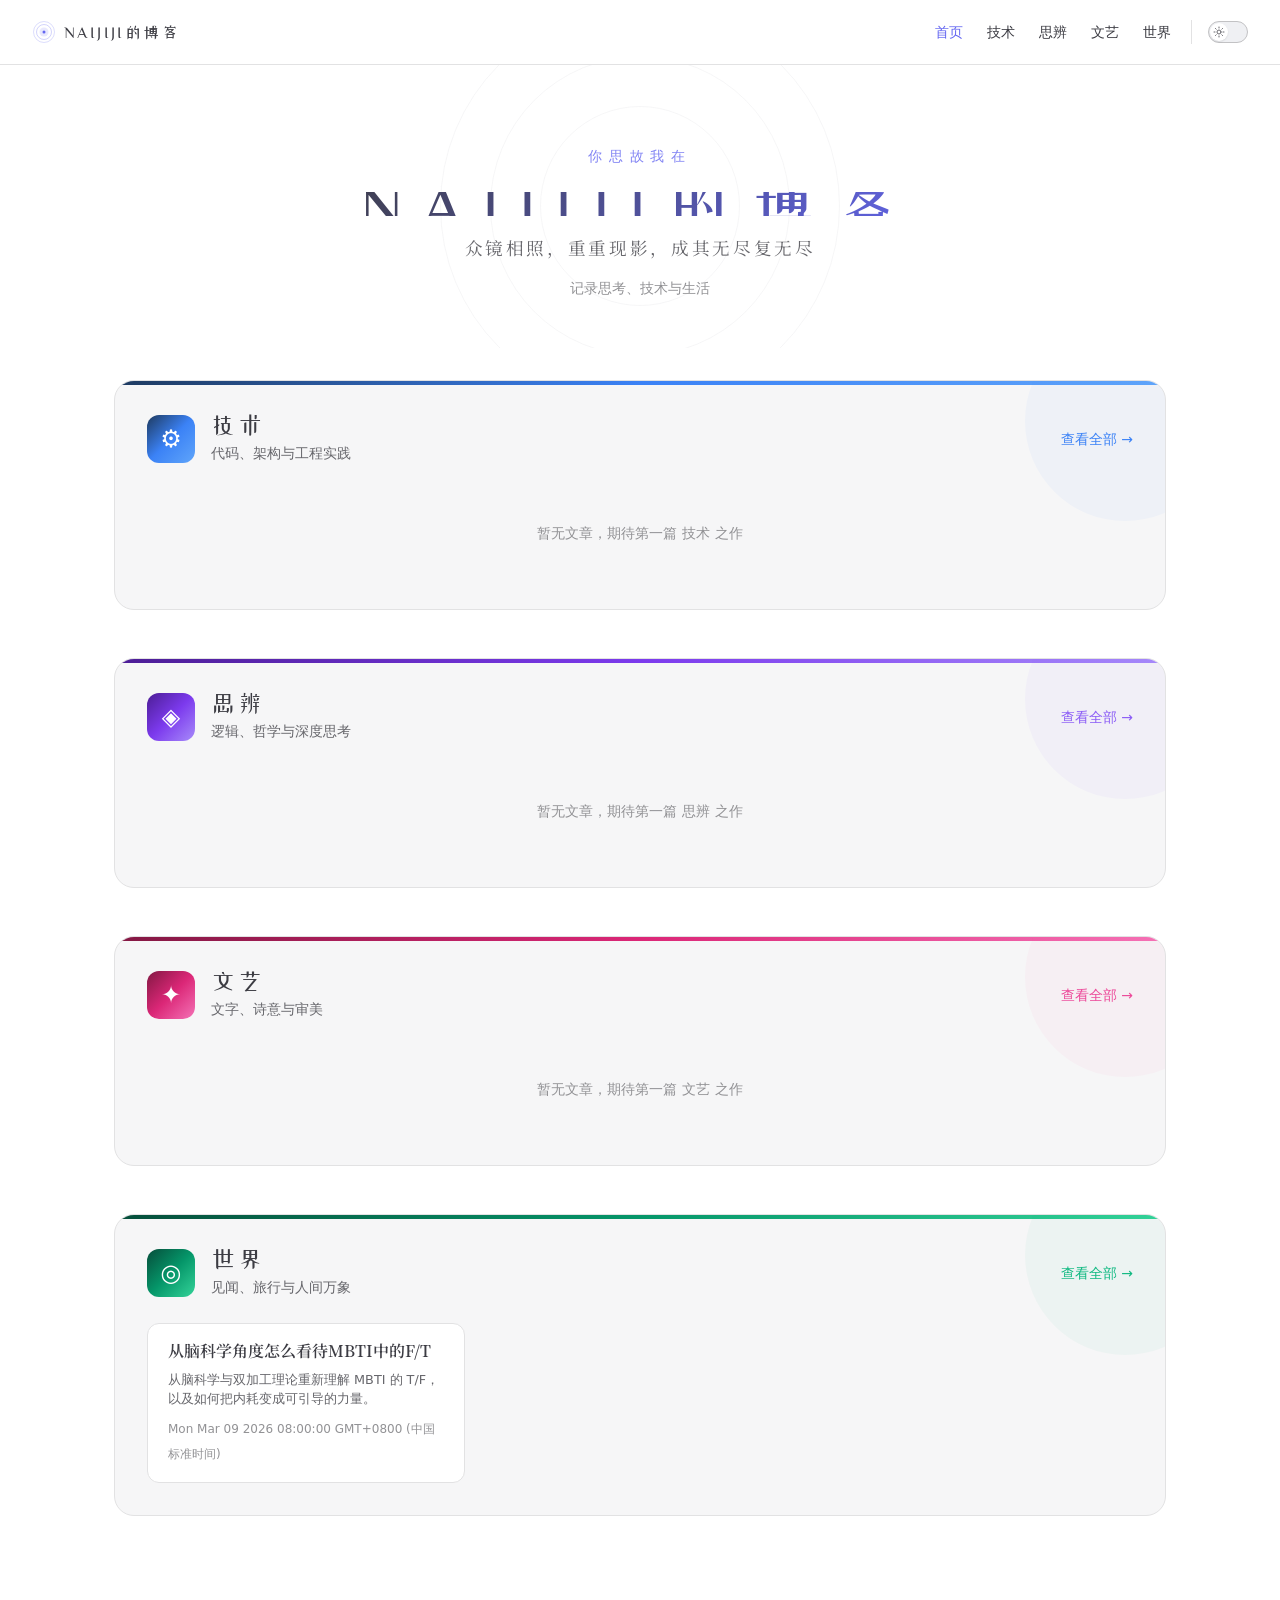
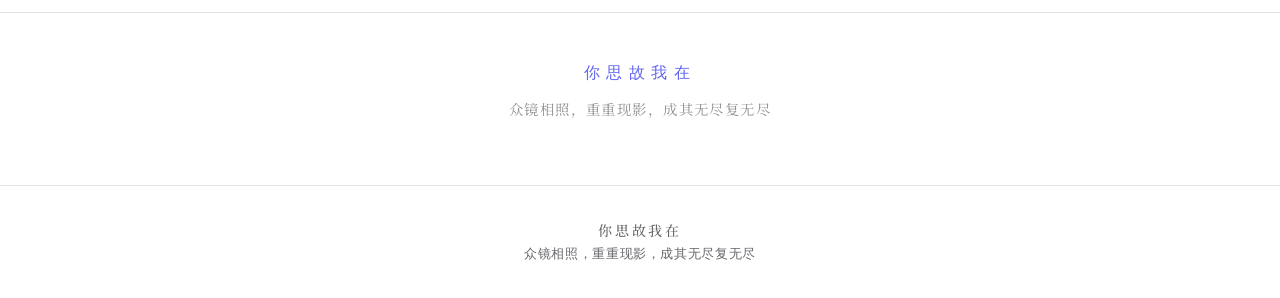
==== commit 3e3fbe39: "Deploy NAIJIJI blog cleanup with MBTI world post. Co-authored-by: Cursor <cursoragent@cursor.com>" ====
--- a/index.html
+++ b/index.html
@@ -3,17 +3,17 @@
   <head>
     <meta charset="utf-8">
     <meta name="viewport" content="width=device-width,initial-scale=1">
-    <title>首页 | 镜影</title>
-    <meta name="description" content="众镜相照，重重现影">
+    <title>首页 | NAIJIJI的博客</title>
+    <meta name="description" content="记录思考、技术与生活">
     <meta name="generator" content="VitePress v1.6.4">
-    <link rel="preload stylesheet" href="/assets/style.B7MuVaQS.css" as="style">
+    <link rel="preload stylesheet" href="/assets/style.o5XI3xd7.css" as="style">
     <link rel="preload stylesheet" href="/vp-icons.css" as="style">
     
-    <script type="module" src="/assets/app.BwsgH6uj.js"></script>
+    <script type="module" src="/assets/app.pLUS0LvO.js"></script>
     <link rel="preload" href="/assets/inter-roman-latin.Di8DUHzh.woff2" as="font" type="font/woff2" crossorigin="">
-    <link rel="modulepreload" href="/assets/chunks/theme.CHZ4WfR_.js">
+    <link rel="modulepreload" href="/assets/chunks/theme.BFFB6bFq.js">
     <link rel="modulepreload" href="/assets/chunks/framework.Bmhw_dvp.js">
-    <link rel="modulepreload" href="/assets/index.md.GAyy0bCN.lean.js">
+    <link rel="modulepreload" href="/assets/index.md.DsqL4auU.lean.js">
     <link rel="preconnect" href="https://fonts.googleapis.com">
     <link rel="preconnect" href="https://fonts.gstatic.com" crossorigin="">
     <link rel="stylesheet" href="https://fonts.googleapis.com/css2?family=Noto+Serif+SC:wght@400;600;700&amp;family=ZCOOL+XiaoWei&amp;display=swap">
@@ -21,8 +21,8 @@
     <script id="check-mac-os">document.documentElement.classList.toggle("mac",/Mac|iPhone|iPod|iPad/i.test(navigator.platform));</script>
   </head>
   <body>
-    <div id="app"><div class="Layout" data-v-d8b57b2d><!--[--><!--]--><!--[--><span tabindex="-1" data-v-fcbfc0e0></span><a href="#VPContent" class="VPSkipLink visually-hidden" data-v-fcbfc0e0>Skip to content</a><!--]--><!----><header class="VPNav" data-v-d8b57b2d data-v-7ad780c2><div class="VPNavBar" data-v-7ad780c2 data-v-9fd4d1dd><div class="wrapper" data-v-9fd4d1dd><div class="container" data-v-9fd4d1dd><div class="title" data-v-9fd4d1dd><div class="VPNavBarTitle" data-v-9fd4d1dd data-v-9f43907a><a class="title" href="/" data-v-9f43907a><!--[--><!--]--><!--[--><img class="VPImage logo" src="/logo.svg" alt data-v-ab19afbb><!--]--><span data-v-9f43907a>镜影</span><!--[--><!--]--></a></div></div><div class="content" data-v-9fd4d1dd><div class="content-body" data-v-9fd4d1dd><!--[--><!--]--><div class="VPNavBarSearch search" data-v-9fd4d1dd><!----></div><nav aria-labelledby="main-nav-aria-label" class="VPNavBarMenu menu" data-v-9fd4d1dd data-v-afb2845e><span id="main-nav-aria-label" class="visually-hidden" data-v-afb2845e> Main Navigation </span><!--[--><!--[--><a class="VPLink link VPNavBarMenuLink active" href="/" tabindex="0" data-v-afb2845e data-v-815115f5><!--[--><span data-v-815115f5>首页</span><!--]--></a><!--]--><!--[--><a class="VPLink link VPNavBarMenuLink" href="/category/tech" tabindex="0" data-v-afb2845e data-v-815115f5><!--[--><span data-v-815115f5>技术</span><!--]--></a><!--]--><!--[--><a class="VPLink link VPNavBarMenuLink" href="/category/thought" tabindex="0" data-v-afb2845e data-v-815115f5><!--[--><span data-v-815115f5>思辨</span><!--]--></a><!--]--><!--[--><a class="VPLink link VPNavBarMenuLink" href="/category/art" tabindex="0" data-v-afb2845e data-v-815115f5><!--[--><span data-v-815115f5>文艺</span><!--]--></a><!--]--><!--[--><a class="VPLink link VPNavBarMenuLink" href="/category/world" tabindex="0" data-v-afb2845e data-v-815115f5><!--[--><span data-v-815115f5>世界</span><!--]--></a><!--]--><!--]--></nav><!----><div class="VPNavBarAppearance appearance" data-v-9fd4d1dd data-v-3f90c1a5><button class="VPSwitch VPSwitchAppearance" type="button" role="switch" title aria-checked="false" data-v-3f90c1a5 data-v-be9742d9 data-v-b4ccac88><span class="check" data-v-b4ccac88><span class="icon" data-v-b4ccac88><!--[--><span class="vpi-sun sun" data-v-be9742d9></span><span class="vpi-moon moon" data-v-be9742d9></span><!--]--></span></span></button></div><!----><div class="VPFlyout VPNavBarExtra extra" data-v-9fd4d1dd data-v-f953d92f data-v-bfe7971f><button type="button" class="button" aria-haspopup="true" aria-expanded="false" aria-label="extra navigation" data-v-bfe7971f><span class="vpi-more-horizontal icon" data-v-bfe7971f></span></button><div class="menu" data-v-bfe7971f><div class="VPMenu" data-v-bfe7971f data-v-20ed86d6><!----><!--[--><!--[--><!----><div class="group" data-v-f953d92f><div class="item appearance" data-v-f953d92f><p class="label" data-v-f953d92f>Appearance</p><div class="appearance-action" data-v-f953d92f><button class="VPSwitch VPSwitchAppearance" type="button" role="switch" title aria-checked="false" data-v-f953d92f data-v-be9742d9 data-v-b4ccac88><span class="check" data-v-b4ccac88><span class="icon" data-v-b4ccac88><!--[--><span class="vpi-sun sun" data-v-be9742d9></span><span class="vpi-moon moon" data-v-be9742d9></span><!--]--></span></span></button></div></div></div><!----><!--]--><!--]--></div></div></div><!--[--><!--]--><button type="button" class="VPNavBarHamburger hamburger" aria-label="mobile navigation" aria-expanded="false" aria-controls="VPNavScreen" data-v-9fd4d1dd data-v-6bee1efd><span class="container" data-v-6bee1efd><span class="top" data-v-6bee1efd></span><span class="middle" data-v-6bee1efd></span><span class="bottom" data-v-6bee1efd></span></span></button></div></div></div></div><div class="divider" data-v-9fd4d1dd><div class="divider-line" data-v-9fd4d1dd></div></div></div><!----></header><div class="VPLocalNav empty fixed" data-v-d8b57b2d data-v-2488c25a><div class="container" data-v-2488c25a><!----><div class="VPLocalNavOutlineDropdown" style="--vp-vh:0px;" data-v-2488c25a data-v-6b867909><button data-v-6b867909>Return to top</button><!----></div></div></div><!----><div class="VPContent" id="VPContent" data-v-d8b57b2d data-v-9a6c75ad><div class="VPPage" data-v-9a6c75ad><!--[--><!--]--><div style="position:relative;"><div><div class="home-page" data-v-e2fbdb77><section class="hero" data-v-e2fbdb77><div class="hero-content" data-v-e2fbdb77><p class="hero-motto-top" data-v-e2fbdb77>你思故我在</p><h1 class="hero-title" data-v-e2fbdb77>镜影</h1><p class="hero-tagline" data-v-e2fbdb77>众镜相照，重重现影，成其无尽复无尽</p><p class="hero-desc" data-v-e2fbdb77>记录思考、技术与生活的片段</p></div><div class="hero-decoration" data-v-e2fbdb77><div class="mirror-ring ring-1" data-v-e2fbdb77></div><div class="mirror-ring ring-2" data-v-e2fbdb77></div><div class="mirror-ring ring-3" data-v-e2fbdb77></div></div></section><section class="pinned-carousel" data-v-e2fbdb77 data-v-559c2ab3><div class="pinned-header" data-v-559c2ab3><h2 class="pinned-title" data-v-559c2ab3>置顶精选</h2><p class="pinned-subtitle" data-v-559c2ab3>众镜相照，重重现影</p></div><div class="carousel-stage" data-v-559c2ab3><button class="carousel-nav prev" aria-label="上一篇" data-v-559c2ab3> ‹ </button><div class="carousel-track" data-v-559c2ab3><!--[--><a href="/posts/tech/vitepress-blog" class="active carousel-card" style="transform:translateX(0px) scale(1);opacity:1;z-index:10;pointer-events:auto;" data-v-559c2ab3><div class="card-inner" data-v-559c2ab3><div class="card-cover card-cover--placeholder" data-v-559c2ab3><span class="placeholder-icon" data-v-559c2ab3>✦</span></div><div class="card-body" data-v-559c2ab3><span class="card-category" data-v-559c2ab3>技术</span><h3 class="card-title" data-v-559c2ab3>从静态站点到内容管理</h3><p class="card-summary" data-v-559c2ab3>探索如何用 VitePress 搭建一个低耦合、可扩展的个人博客。</p><time class="card-date" data-v-559c2ab3>Tue Jul 28 2026 08:00:00 GMT+0800 (中国标准时间)</time></div></div></a><a href="/posts/thought/mirror-and-self" class="carousel-card" style="transform:translateX(120px) scale(0.88);opacity:0.7;z-index:9;pointer-events:none;" data-v-559c2ab3><div class="card-inner" data-v-559c2ab3><div class="card-cover card-cover--placeholder" data-v-559c2ab3><span class="placeholder-icon" data-v-559c2ab3>✦</span></div><div class="card-body" data-v-559c2ab3><span class="card-category" data-v-559c2ab3>思辨</span><h3 class="card-title" data-v-559c2ab3>镜像与自我</h3><p class="card-summary" data-v-559c2ab3>众镜相照，重重现影——关于认知、反射与存在的沉思。</p><time class="card-date" data-v-559c2ab3>Sat Jul 25 2026 08:00:00 GMT+0800 (中国标准时间)</time></div></div></a><a href="/posts/art/rainy-night-poetry" class="carousel-card" style="transform:translateX(-120px) scale(0.88);opacity:0.7;z-index:9;pointer-events:none;" data-v-559c2ab3><div class="card-inner" data-v-559c2ab3><div class="card-cover card-cover--placeholder" data-v-559c2ab3><span class="placeholder-icon" data-v-559c2ab3>✦</span></div><div class="card-body" data-v-559c2ab3><span class="card-category" data-v-559c2ab3>文艺</span><h3 class="card-title" data-v-559c2ab3>雨夜读诗</h3><p class="card-summary" data-v-559c2ab3>窗外的雨声是最好的配乐，文字在夜色中缓缓流淌。</p><time class="card-date" data-v-559c2ab3>Mon Jul 20 2026 08:00:00 GMT+0800 (中国标准时间)</time></div></div></a><!--]--></div><button class="carousel-nav next" aria-label="下一篇" data-v-559c2ab3> › </button></div><div class="carousel-dots" data-v-559c2ab3><!--[--><button class="active dot" aria-label="第 1 篇" data-v-559c2ab3></button><button class="dot" aria-label="第 2 篇" data-v-559c2ab3></button><button class="dot" aria-label="第 3 篇" data-v-559c2ab3></button><!--]--></div></section><section class="category-sections" data-v-e2fbdb77 data-v-d8a425d8><!--[--><div class="category-block" style="--cat-accent:#3b82f6;--cat-gradient:linear-gradient(135deg, #1e3a5f 0%, #3b82f6 50%, #60a5fa 100%);" data-v-d8a425d8><div class="category-header" data-v-d8a425d8><div class="category-icon" data-v-d8a425d8>⚙</div><div class="category-info" data-v-d8a425d8><h2 class="category-name" data-v-d8a425d8><a href="/category/tech" data-v-d8a425d8>技术</a></h2><p class="category-desc" data-v-d8a425d8>代码、架构与工程实践</p></div><a href="/category/tech" class="category-more" data-v-d8a425d8>查看全部 →</a></div><div class="category-posts" data-v-d8a425d8><!--[--><a href="/posts/tech/vitepress-blog" class="post-card" style="--card-accent:#3b82f6;" data-v-d8a425d8 data-v-fd07a1d3><!----><div class="post-content" data-v-fd07a1d3><h3 class="post-title" data-v-fd07a1d3>从静态站点到内容管理</h3><p class="post-summary" data-v-fd07a1d3>探索如何用 VitePress 搭建一个低耦合、可扩展的个人博客。</p><time class="post-date" data-v-fd07a1d3>Tue Jul 28 2026 08:00:00 GMT+0800 (中国标准时间)</time></div></a><!--]--></div></div><div class="category-block" style="--cat-accent:#8b5cf6;--cat-gradient:linear-gradient(135deg, #4c1d95 0%, #7c3aed 50%, #a78bfa 100%);" data-v-d8a425d8><div class="category-header" data-v-d8a425d8><div class="category-icon" data-v-d8a425d8>◈</div><div class="category-info" data-v-d8a425d8><h2 class="category-name" data-v-d8a425d8><a href="/category/thought" data-v-d8a425d8>思辨</a></h2><p class="category-desc" data-v-d8a425d8>逻辑、哲学与深度思考</p></div><a href="/category/thought" class="category-more" data-v-d8a425d8>查看全部 →</a></div><div class="category-posts" data-v-d8a425d8><!--[--><a href="/posts/thought/mirror-and-self" class="post-card" style="--card-accent:#8b5cf6;" data-v-d8a425d8 data-v-fd07a1d3><!----><div class="post-content" data-v-fd07a1d3><h3 class="post-title" data-v-fd07a1d3>镜像与自我</h3><p class="post-summary" data-v-fd07a1d3>众镜相照，重重现影——关于认知、反射与存在的沉思。</p><time class="post-date" data-v-fd07a1d3>Sat Jul 25 2026 08:00:00 GMT+0800 (中国标准时间)</time></div></a><!--]--></div></div><div class="category-block" style="--cat-accent:#ec4899;--cat-gradient:linear-gradient(135deg, #831843 0%, #db2777 50%, #f472b6 100%);" data-v-d8a425d8><div class="category-header" data-v-d8a425d8><div class="category-icon" data-v-d8a425d8>✦</div><div class="category-info" data-v-d8a425d8><h2 class="category-name" data-v-d8a425d8><a href="/category/art" data-v-d8a425d8>文艺</a></h2><p class="category-desc" data-v-d8a425d8>文字、诗意与审美</p></div><a href="/category/art" class="category-more" data-v-d8a425d8>查看全部 →</a></div><div class="category-posts" data-v-d8a425d8><!--[--><a href="/posts/art/rainy-night-poetry" class="post-card" style="--card-accent:#ec4899;" data-v-d8a425d8 data-v-fd07a1d3><!----><div class="post-content" data-v-fd07a1d3><h3 class="post-title" data-v-fd07a1d3>雨夜读诗</h3><p class="post-summary" data-v-fd07a1d3>窗外的雨声是最好的配乐，文字在夜色中缓缓流淌。</p><time class="post-date" data-v-fd07a1d3>Mon Jul 20 2026 08:00:00 GMT+0800 (中国标准时间)</time></div></a><!--]--></div></div><div class="category-block" style="--cat-accent:#10b981;--cat-gradient:linear-gradient(135deg, #064e3b 0%, #059669 50%, #34d399 100%);" data-v-d8a425d8><div class="category-header" data-v-d8a425d8><div class="category-icon" data-v-d8a425d8>◎</div><div class="category-info" data-v-d8a425d8><h2 class="category-name" data-v-d8a425d8><a href="/category/world" data-v-d8a425d8>世界</a></h2><p class="category-desc" data-v-d8a425d8>见闻、旅行与人间万象</p></div><a href="/category/world" class="category-more" data-v-d8a425d8>查看全部 →</a></div><div class="category-posts" data-v-d8a425d8><!--[--><a href="/posts/world/city-edge-sunset" class="post-card" style="--card-accent:#10b981;" data-v-d8a425d8 data-v-fd07a1d3><!----><div class="post-content" data-v-fd07a1d3><h3 class="post-title" data-v-fd07a1d3>城市边缘的黄昏</h3><p class="post-summary" data-v-fd07a1d3>在城市的边缘，天空和大地的交界线格外清晰。</p><time class="post-date" data-v-fd07a1d3>Wed Jul 15 2026 08:00:00 GMT+0800 (中国标准时间)</time></div></a><!--]--></div></div><!--]--></section><footer class="home-footer" data-v-e2fbdb77><p class="footer-motto" data-v-e2fbdb77>你思故我在</p><p class="footer-quote" data-v-e2fbdb77>众镜相照，重重现影，成其无尽复无尽</p></footer></div></div></div><!--[--><!--]--></div></div><footer class="VPFooter" data-v-d8b57b2d data-v-566314d4><div class="container" data-v-566314d4><p class="message" data-v-566314d4>你思故我在</p><p class="copyright" data-v-566314d4>众镜相照，重重现影，成其无尽复无尽</p></div></footer><!--[--><!--]--></div></div>
-    <script>window.__VP_HASH_MAP__=JSON.parse("{\"category_art.md\":\"COy3VwrY\",\"category_tech.md\":\"CermDP-8\",\"category_thought.md\":\"Dr9pnTFi\",\"category_world.md\":\"6X3WkIc5\",\"index.md\":\"GAyy0bCN\",\"posts_art_rainy-night-poetry.md\":\"BAGlfiWS\",\"posts_tech_vitepress-blog.md\":\"CtUQSk7w\",\"posts_thought_mirror-and-self.md\":\"77J4YJT1\",\"posts_world_city-edge-sunset.md\":\"ImT-laH6\",\"readme.md\":\"DrBlu6O7\"}");window.__VP_SITE_DATA__=JSON.parse("{\"lang\":\"zh-CN\",\"dir\":\"ltr\",\"title\":\"镜影\",\"description\":\"众镜相照，重重现影\",\"base\":\"/\",\"head\":[],\"router\":{\"prefetchLinks\":true},\"appearance\":true,\"themeConfig\":{\"logo\":\"/logo.svg\",\"siteTitle\":\"镜影\",\"nav\":[{\"text\":\"首页\",\"link\":\"/\"},{\"text\":\"技术\",\"link\":\"/category/tech\"},{\"text\":\"思辨\",\"link\":\"/category/thought\"},{\"text\":\"文艺\",\"link\":\"/category/art\"},{\"text\":\"世界\",\"link\":\"/category/world\"}],\"footer\":{\"message\":\"你思故我在\",\"copyright\":\"众镜相照，重重现影，成其无尽复无尽\"},\"outline\":{\"level\":[2,3]},\"docFooter\":{\"prev\":\"上一篇\",\"next\":\"下一篇\"},\"lastUpdated\":{\"text\":\"最后更新于\",\"formatOptions\":{\"dateStyle\":\"long\",\"timeStyle\":\"short\"}}},\"locales\":{},\"scrollOffset\":134,\"cleanUrls\":true}");</script>
+    <div id="app"><div class="Layout" data-v-d8b57b2d><!--[--><!--]--><!--[--><span tabindex="-1" data-v-fcbfc0e0></span><a href="#VPContent" class="VPSkipLink visually-hidden" data-v-fcbfc0e0>Skip to content</a><!--]--><!----><header class="VPNav" data-v-d8b57b2d data-v-7ad780c2><div class="VPNavBar" data-v-7ad780c2 data-v-9fd4d1dd><div class="wrapper" data-v-9fd4d1dd><div class="container" data-v-9fd4d1dd><div class="title" data-v-9fd4d1dd><div class="VPNavBarTitle" data-v-9fd4d1dd data-v-9f43907a><a class="title" href="/" data-v-9f43907a><!--[--><!--]--><!--[--><img class="VPImage logo" src="/logo.svg" alt data-v-ab19afbb><!--]--><span data-v-9f43907a>NAIJIJI的博客</span><!--[--><!--]--></a></div></div><div class="content" data-v-9fd4d1dd><div class="content-body" data-v-9fd4d1dd><!--[--><!--]--><div class="VPNavBarSearch search" data-v-9fd4d1dd><!----></div><nav aria-labelledby="main-nav-aria-label" class="VPNavBarMenu menu" data-v-9fd4d1dd data-v-afb2845e><span id="main-nav-aria-label" class="visually-hidden" data-v-afb2845e> Main Navigation </span><!--[--><!--[--><a class="VPLink link VPNavBarMenuLink active" href="/" tabindex="0" data-v-afb2845e data-v-815115f5><!--[--><span data-v-815115f5>首页</span><!--]--></a><!--]--><!--[--><a class="VPLink link VPNavBarMenuLink" href="/category/tech" tabindex="0" data-v-afb2845e data-v-815115f5><!--[--><span data-v-815115f5>技术</span><!--]--></a><!--]--><!--[--><a class="VPLink link VPNavBarMenuLink" href="/category/thought" tabindex="0" data-v-afb2845e data-v-815115f5><!--[--><span data-v-815115f5>思辨</span><!--]--></a><!--]--><!--[--><a class="VPLink link VPNavBarMenuLink" href="/category/art" tabindex="0" data-v-afb2845e data-v-815115f5><!--[--><span data-v-815115f5>文艺</span><!--]--></a><!--]--><!--[--><a class="VPLink link VPNavBarMenuLink" href="/category/world" tabindex="0" data-v-afb2845e data-v-815115f5><!--[--><span data-v-815115f5>世界</span><!--]--></a><!--]--><!--]--></nav><!----><div class="VPNavBarAppearance appearance" data-v-9fd4d1dd data-v-3f90c1a5><button class="VPSwitch VPSwitchAppearance" type="button" role="switch" title aria-checked="false" data-v-3f90c1a5 data-v-be9742d9 data-v-b4ccac88><span class="check" data-v-b4ccac88><span class="icon" data-v-b4ccac88><!--[--><span class="vpi-sun sun" data-v-be9742d9></span><span class="vpi-moon moon" data-v-be9742d9></span><!--]--></span></span></button></div><!----><div class="VPFlyout VPNavBarExtra extra" data-v-9fd4d1dd data-v-f953d92f data-v-bfe7971f><button type="button" class="button" aria-haspopup="true" aria-expanded="false" aria-label="extra navigation" data-v-bfe7971f><span class="vpi-more-horizontal icon" data-v-bfe7971f></span></button><div class="menu" data-v-bfe7971f><div class="VPMenu" data-v-bfe7971f data-v-20ed86d6><!----><!--[--><!--[--><!----><div class="group" data-v-f953d92f><div class="item appearance" data-v-f953d92f><p class="label" data-v-f953d92f>Appearance</p><div class="appearance-action" data-v-f953d92f><button class="VPSwitch VPSwitchAppearance" type="button" role="switch" title aria-checked="false" data-v-f953d92f data-v-be9742d9 data-v-b4ccac88><span class="check" data-v-b4ccac88><span class="icon" data-v-b4ccac88><!--[--><span class="vpi-sun sun" data-v-be9742d9></span><span class="vpi-moon moon" data-v-be9742d9></span><!--]--></span></span></button></div></div></div><!----><!--]--><!--]--></div></div></div><!--[--><!--]--><button type="button" class="VPNavBarHamburger hamburger" aria-label="mobile navigation" aria-expanded="false" aria-controls="VPNavScreen" data-v-9fd4d1dd data-v-6bee1efd><span class="container" data-v-6bee1efd><span class="top" data-v-6bee1efd></span><span class="middle" data-v-6bee1efd></span><span class="bottom" data-v-6bee1efd></span></span></button></div></div></div></div><div class="divider" data-v-9fd4d1dd><div class="divider-line" data-v-9fd4d1dd></div></div></div><!----></header><div class="VPLocalNav empty fixed" data-v-d8b57b2d data-v-2488c25a><div class="container" data-v-2488c25a><!----><div class="VPLocalNavOutlineDropdown" style="--vp-vh:0px;" data-v-2488c25a data-v-6b867909><button data-v-6b867909>Return to top</button><!----></div></div></div><!----><div class="VPContent" id="VPContent" data-v-d8b57b2d data-v-9a6c75ad><div class="VPPage" data-v-9a6c75ad><!--[--><!--]--><div style="position:relative;"><div><div class="home-page" data-v-9f9d3bd8><section class="hero" data-v-9f9d3bd8><div class="hero-content" data-v-9f9d3bd8><p class="hero-motto-top" data-v-9f9d3bd8>你思故我在</p><h1 class="hero-title" data-v-9f9d3bd8>NAIJIJI的博客</h1><p class="hero-tagline" data-v-9f9d3bd8>众镜相照，重重现影，成其无尽复无尽</p><p class="hero-desc" data-v-9f9d3bd8>记录思考、技术与生活</p></div><div class="hero-decoration" data-v-9f9d3bd8><div class="mirror-ring ring-1" data-v-9f9d3bd8></div><div class="mirror-ring ring-2" data-v-9f9d3bd8></div><div class="mirror-ring ring-3" data-v-9f9d3bd8></div></div></section><!----><section class="category-sections" data-v-9f9d3bd8 data-v-d8a425d8><!--[--><div class="category-block" style="--cat-accent:#3b82f6;--cat-gradient:linear-gradient(135deg, #1e3a5f 0%, #3b82f6 50%, #60a5fa 100%);" data-v-d8a425d8><div class="category-header" data-v-d8a425d8><div class="category-icon" data-v-d8a425d8>⚙</div><div class="category-info" data-v-d8a425d8><h2 class="category-name" data-v-d8a425d8><a href="/category/tech" data-v-d8a425d8>技术</a></h2><p class="category-desc" data-v-d8a425d8>代码、架构与工程实践</p></div><a href="/category/tech" class="category-more" data-v-d8a425d8>查看全部 →</a></div><p class="category-empty" data-v-d8a425d8>暂无文章，期待第一篇 技术 之作</p></div><div class="category-block" style="--cat-accent:#8b5cf6;--cat-gradient:linear-gradient(135deg, #4c1d95 0%, #7c3aed 50%, #a78bfa 100%);" data-v-d8a425d8><div class="category-header" data-v-d8a425d8><div class="category-icon" data-v-d8a425d8>◈</div><div class="category-info" data-v-d8a425d8><h2 class="category-name" data-v-d8a425d8><a href="/category/thought" data-v-d8a425d8>思辨</a></h2><p class="category-desc" data-v-d8a425d8>逻辑、哲学与深度思考</p></div><a href="/category/thought" class="category-more" data-v-d8a425d8>查看全部 →</a></div><p class="category-empty" data-v-d8a425d8>暂无文章，期待第一篇 思辨 之作</p></div><div class="category-block" style="--cat-accent:#ec4899;--cat-gradient:linear-gradient(135deg, #831843 0%, #db2777 50%, #f472b6 100%);" data-v-d8a425d8><div class="category-header" data-v-d8a425d8><div class="category-icon" data-v-d8a425d8>✦</div><div class="category-info" data-v-d8a425d8><h2 class="category-name" data-v-d8a425d8><a href="/category/art" data-v-d8a425d8>文艺</a></h2><p class="category-desc" data-v-d8a425d8>文字、诗意与审美</p></div><a href="/category/art" class="category-more" data-v-d8a425d8>查看全部 →</a></div><p class="category-empty" data-v-d8a425d8>暂无文章，期待第一篇 文艺 之作</p></div><div class="category-block" style="--cat-accent:#10b981;--cat-gradient:linear-gradient(135deg, #064e3b 0%, #059669 50%, #34d399 100%);" data-v-d8a425d8><div class="category-header" data-v-d8a425d8><div class="category-icon" data-v-d8a425d8>◎</div><div class="category-info" data-v-d8a425d8><h2 class="category-name" data-v-d8a425d8><a href="/category/world" data-v-d8a425d8>世界</a></h2><p class="category-desc" data-v-d8a425d8>见闻、旅行与人间万象</p></div><a href="/category/world" class="category-more" data-v-d8a425d8>查看全部 →</a></div><div class="category-posts" data-v-d8a425d8><!--[--><a href="/posts/world/MBTI_biology/" class="post-card" style="--card-accent:#10b981;" data-v-d8a425d8 data-v-fd07a1d3><!----><div class="post-content" data-v-fd07a1d3><h3 class="post-title" data-v-fd07a1d3>从脑科学角度怎么看待MBTI中的F/T</h3><p class="post-summary" data-v-fd07a1d3>从脑科学与双加工理论重新理解 MBTI 的 T/F，以及如何把内耗变成可引导的力量。</p><time class="post-date" data-v-fd07a1d3>Mon Mar 09 2026 08:00:00 GMT+0800 (中国标准时间)</time></div></a><!--]--></div></div><!--]--></section><footer class="home-footer" data-v-9f9d3bd8><p class="footer-motto" data-v-9f9d3bd8>你思故我在</p><p class="footer-quote" data-v-9f9d3bd8>众镜相照，重重现影，成其无尽复无尽</p></footer></div></div></div><!--[--><!--]--></div></div><footer class="VPFooter" data-v-d8b57b2d data-v-566314d4><div class="container" data-v-566314d4><p class="message" data-v-566314d4>你思故我在</p><p class="copyright" data-v-566314d4>众镜相照，重重现影，成其无尽复无尽</p></div></footer><!--[--><!--]--></div></div>
+    <script>window.__VP_HASH_MAP__=JSON.parse("{\"category_art.md\":\"D4s_RkUO\",\"category_tech.md\":\"CbC3r2c9\",\"category_thought.md\":\"B9unD-Ft\",\"category_world.md\":\"BPXLhX36\",\"index.md\":\"DsqL4auU\",\"posts_world_mbti_biology_index.md\":\"JclTs9sj\"}");window.__VP_SITE_DATA__=JSON.parse("{\"lang\":\"zh-CN\",\"dir\":\"ltr\",\"title\":\"NAIJIJI的博客\",\"description\":\"记录思考、技术与生活\",\"base\":\"/\",\"head\":[],\"router\":{\"prefetchLinks\":true},\"appearance\":true,\"themeConfig\":{\"logo\":\"/logo.svg\",\"siteTitle\":\"NAIJIJI的博客\",\"nav\":[{\"text\":\"首页\",\"link\":\"/\"},{\"text\":\"技术\",\"link\":\"/category/tech\"},{\"text\":\"思辨\",\"link\":\"/category/thought\"},{\"text\":\"文艺\",\"link\":\"/category/art\"},{\"text\":\"世界\",\"link\":\"/category/world\"}],\"footer\":{\"message\":\"你思故我在\",\"copyright\":\"众镜相照，重重现影，成其无尽复无尽\"},\"outline\":{\"level\":[2,3]},\"docFooter\":{\"prev\":\"上一篇\",\"next\":\"下一篇\"},\"lastUpdated\":{\"text\":\"最后更新于\",\"formatOptions\":{\"dateStyle\":\"long\",\"timeStyle\":\"short\"}}},\"locales\":{},\"scrollOffset\":134,\"cleanUrls\":true}");</script>
     
   </body>
 </html>
--- a/assets/style.o5XI3xd7.css
+++ b/assets/style.o5XI3xd7.css
@@ -0,0 +1 @@
+@font-face{font-family:Inter;font-style:normal;font-weight:100 900;font-display:swap;src:url(/assets/inter-roman-cyrillic-ext.BBPuwvHQ.woff2) format("woff2");unicode-range:U+0460-052F,U+1C80-1C88,U+20B4,U+2DE0-2DFF,U+A640-A69F,U+FE2E-FE2F}@font-face{font-family:Inter;font-style:normal;font-weight:100 900;font-display:swap;src:url(/assets/inter-roman-cyrillic.C5lxZ8CY.woff2) format("woff2");unicode-range:U+0301,U+0400-045F,U+0490-0491,U+04B0-04B1,U+2116}@font-face{font-family:Inter;font-style:normal;font-weight:100 900;font-display:swap;src:url(/assets/inter-roman-greek-ext.CqjqNYQ-.woff2) format("woff2");unicode-range:U+1F00-1FFF}@font-face{font-family:Inter;font-style:normal;font-weight:100 900;font-display:swap;src:url(/assets/inter-roman-greek.BBVDIX6e.woff2) format("woff2");unicode-range:U+0370-0377,U+037A-037F,U+0384-038A,U+038C,U+038E-03A1,U+03A3-03FF}@font-face{font-family:Inter;font-style:normal;font-weight:100 900;font-display:swap;src:url(/assets/inter-roman-vietnamese.BjW4sHH5.woff2) format("woff2");unicode-range:U+0102-0103,U+0110-0111,U+0128-0129,U+0168-0169,U+01A0-01A1,U+01AF-01B0,U+0300-0301,U+0303-0304,U+0308-0309,U+0323,U+0329,U+1EA0-1EF9,U+20AB}@font-face{font-family:Inter;font-style:normal;font-weight:100 900;font-display:swap;src:url(/assets/inter-roman-latin-ext.4ZJIpNVo.woff2) format("woff2");unicode-range:U+0100-02AF,U+0304,U+0308,U+0329,U+1E00-1E9F,U+1EF2-1EFF,U+2020,U+20A0-20AB,U+20AD-20C0,U+2113,U+2C60-2C7F,U+A720-A7FF}@font-face{font-family:Inter;font-style:normal;font-weight:100 900;font-display:swap;src:url(/assets/inter-roman-latin.Di8DUHzh.woff2) format("woff2");unicode-range:U+0000-00FF,U+0131,U+0152-0153,U+02BB-02BC,U+02C6,U+02DA,U+02DC,U+0304,U+0308,U+0329,U+2000-206F,U+2074,U+20AC,U+2122,U+2191,U+2193,U+2212,U+2215,U+FEFF,U+FFFD}@font-face{font-family:Inter;font-style:italic;font-weight:100 900;font-display:swap;src:url(/assets/inter-italic-cyrillic-ext.r48I6akx.woff2) format("woff2");unicode-range:U+0460-052F,U+1C80-1C88,U+20B4,U+2DE0-2DFF,U+A640-A69F,U+FE2E-FE2F}@font-face{font-family:Inter;font-style:italic;font-weight:100 900;font-display:swap;src:url(/assets/inter-italic-cyrillic.By2_1cv3.woff2) format("woff2");unicode-range:U+0301,U+0400-045F,U+0490-0491,U+04B0-04B1,U+2116}@font-face{font-family:Inter;font-style:italic;font-weight:100 900;font-display:swap;src:url(/assets/inter-italic-greek-ext.1u6EdAuj.woff2) format("woff2");unicode-range:U+1F00-1FFF}@font-face{font-family:Inter;font-style:italic;font-weight:100 900;font-display:swap;src:url(/assets/inter-italic-greek.DJ8dCoTZ.woff2) format("woff2");unicode-range:U+0370-0377,U+037A-037F,U+0384-038A,U+038C,U+038E-03A1,U+03A3-03FF}@font-face{font-family:Inter;font-style:italic;font-weight:100 900;font-display:swap;src:url(/assets/inter-italic-vietnamese.BSbpV94h.woff2) format("woff2");unicode-range:U+0102-0103,U+0110-0111,U+0128-0129,U+0168-0169,U+01A0-01A1,U+01AF-01B0,U+0300-0301,U+0303-0304,U+0308-0309,U+0323,U+0329,U+1EA0-1EF9,U+20AB}@font-face{font-family:Inter;font-style:italic;font-weight:100 900;font-display:swap;src:url(/assets/inter-italic-latin-ext.CN1xVJS-.woff2) format("woff2");unicode-range:U+0100-02AF,U+0304,U+0308,U+0329,U+1E00-1E9F,U+1EF2-1EFF,U+2020,U+20A0-20AB,U+20AD-20C0,U+2113,U+2C60-2C7F,U+A720-A7FF}@font-face{font-family:Inter;font-style:italic;font-weight:100 900;font-display:swap;src:url(/assets/inter-italic-latin.C2AdPX0b.woff2) format("woff2");unicode-range:U+0000-00FF,U+0131,U+0152-0153,U+02BB-02BC,U+02C6,U+02DA,U+02DC,U+0304,U+0308,U+0329,U+2000-206F,U+2074,U+20AC,U+2122,U+2191,U+2193,U+2212,U+2215,U+FEFF,U+FFFD}@font-face{font-family:Punctuation SC;font-weight:400;src:local("PingFang SC Regular"),local("Noto Sans CJK SC"),local("Microsoft YaHei");unicode-range:U+201C,U+201D,U+2018,U+2019,U+2E3A,U+2014,U+2013,U+2026,U+00B7,U+007E,U+002F}@font-face{font-family:Punctuation SC;font-weight:500;src:local("PingFang SC Medium"),local("Noto Sans CJK SC"),local("Microsoft YaHei");unicode-range:U+201C,U+201D,U+2018,U+2019,U+2E3A,U+2014,U+2013,U+2026,U+00B7,U+007E,U+002F}@font-face{font-family:Punctuation SC;font-weight:600;src:local("PingFang SC Semibold"),local("Noto Sans CJK SC Bold"),local("Microsoft YaHei Bold");unicode-range:U+201C,U+201D,U+2018,U+2019,U+2E3A,U+2014,U+2013,U+2026,U+00B7,U+007E,U+002F}@font-face{font-family:Punctuation SC;font-weight:700;src:local("PingFang SC Semibold"),local("Noto Sans CJK SC Bold"),local("Microsoft YaHei Bold");unicode-range:U+201C,U+201D,U+2018,U+2019,U+2E3A,U+2014,U+2013,U+2026,U+00B7,U+007E,U+002F}:root{--vp-c-white: #ffffff;--vp-c-black: #000000;--vp-c-neutral: var(--vp-c-black);--vp-c-neutral-inverse: var(--vp-c-white)}.dark{--vp-c-neutral: var(--vp-c-white);--vp-c-neutral-inverse: var(--vp-c-black)}:root{--vp-c-gray-1: #dddde3;--vp-c-gray-2: #e4e4e9;--vp-c-gray-3: #ebebef;--vp-c-gray-soft: rgba(142, 150, 170, .14);--vp-c-indigo-1: #3451b2;--vp-c-indigo-2: #3a5ccc;--vp-c-indigo-3: #5672cd;--vp-c-indigo-soft: rgba(100, 108, 255, .14);--vp-c-purple-1: #6f42c1;--vp-c-purple-2: #7e4cc9;--vp-c-purple-3: #8e5cd9;--vp-c-purple-soft: rgba(159, 122, 234, .14);--vp-c-green-1: #18794e;--vp-c-green-2: #299764;--vp-c-green-3: #30a46c;--vp-c-green-soft: rgba(16, 185, 129, .14);--vp-c-yellow-1: #915930;--vp-c-yellow-2: #946300;--vp-c-yellow-3: #9f6a00;--vp-c-yellow-soft: rgba(234, 179, 8, .14);--vp-c-red-1: #b8272c;--vp-c-red-2: #d5393e;--vp-c-red-3: #e0575b;--vp-c-red-soft: rgba(244, 63, 94, .14);--vp-c-sponsor: #db2777}.dark{--vp-c-gray-1: #515c67;--vp-c-gray-2: #414853;--vp-c-gray-3: #32363f;--vp-c-gray-soft: rgba(101, 117, 133, .16);--vp-c-indigo-1: #a8b1ff;--vp-c-indigo-2: #5c73e7;--vp-c-indigo-3: #3e63dd;--vp-c-indigo-soft: rgba(100, 108, 255, .16);--vp-c-purple-1: #c8abfa;--vp-c-purple-2: #a879e6;--vp-c-purple-3: #8e5cd9;--vp-c-purple-soft: rgba(159, 122, 234, .16);--vp-c-green-1: #3dd68c;--vp-c-green-2: #30a46c;--vp-c-green-3: #298459;--vp-c-green-soft: rgba(16, 185, 129, .16);--vp-c-yellow-1: #f9b44e;--vp-c-yellow-2: #da8b17;--vp-c-yellow-3: #a46a0a;--vp-c-yellow-soft: rgba(234, 179, 8, .16);--vp-c-red-1: #f66f81;--vp-c-red-2: #f14158;--vp-c-red-3: #b62a3c;--vp-c-red-soft: rgba(244, 63, 94, .16)}:root{--vp-c-bg: #ffffff;--vp-c-bg-alt: #f6f6f7;--vp-c-bg-elv: #ffffff;--vp-c-bg-soft: #f6f6f7}.dark{--vp-c-bg: #1b1b1f;--vp-c-bg-alt: #161618;--vp-c-bg-elv: #202127;--vp-c-bg-soft: #202127}:root{--vp-c-border: #c2c2c4;--vp-c-divider: #e2e2e3;--vp-c-gutter: #e2e2e3}.dark{--vp-c-border: #3c3f44;--vp-c-divider: #2e2e32;--vp-c-gutter: #000000}:root{--vp-c-text-1: #3c3c43;--vp-c-text-2: #67676c;--vp-c-text-3: #929295}.dark{--vp-c-text-1: #dfdfd6;--vp-c-text-2: #98989f;--vp-c-text-3: #6a6a71}:root{--vp-c-default-1: var(--vp-c-gray-1);--vp-c-default-2: var(--vp-c-gray-2);--vp-c-default-3: var(--vp-c-gray-3);--vp-c-default-soft: var(--vp-c-gray-soft);--vp-c-brand-1: var(--vp-c-indigo-1);--vp-c-brand-2: var(--vp-c-indigo-2);--vp-c-brand-3: var(--vp-c-indigo-3);--vp-c-brand-soft: var(--vp-c-indigo-soft);--vp-c-brand: var(--vp-c-brand-1);--vp-c-tip-1: var(--vp-c-brand-1);--vp-c-tip-2: var(--vp-c-brand-2);--vp-c-tip-3: var(--vp-c-brand-3);--vp-c-tip-soft: var(--vp-c-brand-soft);--vp-c-note-1: var(--vp-c-brand-1);--vp-c-note-2: var(--vp-c-brand-2);--vp-c-note-3: var(--vp-c-brand-3);--vp-c-note-soft: var(--vp-c-brand-soft);--vp-c-success-1: var(--vp-c-green-1);--vp-c-success-2: var(--vp-c-green-2);--vp-c-success-3: var(--vp-c-green-3);--vp-c-success-soft: var(--vp-c-green-soft);--vp-c-important-1: var(--vp-c-purple-1);--vp-c-important-2: var(--vp-c-purple-2);--vp-c-important-3: var(--vp-c-purple-3);--vp-c-important-soft: var(--vp-c-purple-soft);--vp-c-warning-1: var(--vp-c-yellow-1);--vp-c-warning-2: var(--vp-c-yellow-2);--vp-c-warning-3: var(--vp-c-yellow-3);--vp-c-warning-soft: var(--vp-c-yellow-soft);--vp-c-danger-1: var(--vp-c-red-1);--vp-c-danger-2: var(--vp-c-red-2);--vp-c-danger-3: var(--vp-c-red-3);--vp-c-danger-soft: var(--vp-c-red-soft);--vp-c-caution-1: var(--vp-c-red-1);--vp-c-caution-2: var(--vp-c-red-2);--vp-c-caution-3: var(--vp-c-red-3);--vp-c-caution-soft: var(--vp-c-red-soft)}:root{--vp-font-family-base: "Inter", ui-sans-serif, system-ui, sans-serif, "Apple Color Emoji", "Segoe UI Emoji", "Segoe UI Symbol", "Noto Color Emoji";--vp-font-family-mono: ui-monospace, "Menlo", "Monaco", "Consolas", "Liberation Mono", "Courier New", monospace;font-optical-sizing:auto}:root:where(:lang(zh)){--vp-font-family-base: "Punctuation SC", "Inter", ui-sans-serif, system-ui, sans-serif, "Apple Color Emoji", "Segoe UI Emoji", "Segoe UI Symbol", "Noto Color Emoji"}:root{--vp-shadow-1: 0 1px 2px rgba(0, 0, 0, .04), 0 1px 2px rgba(0, 0, 0, .06);--vp-shadow-2: 0 3px 12px rgba(0, 0, 0, .07), 0 1px 4px rgba(0, 0, 0, .07);--vp-shadow-3: 0 12px 32px rgba(0, 0, 0, .1), 0 2px 6px rgba(0, 0, 0, .08);--vp-shadow-4: 0 14px 44px rgba(0, 0, 0, .12), 0 3px 9px rgba(0, 0, 0, .12);--vp-shadow-5: 0 18px 56px rgba(0, 0, 0, .16), 0 4px 12px rgba(0, 0, 0, .16)}:root{--vp-z-index-footer: 10;--vp-z-index-local-nav: 20;--vp-z-index-nav: 30;--vp-z-index-layout-top: 40;--vp-z-index-backdrop: 50;--vp-z-index-sidebar: 60}@media (min-width: 960px){:root{--vp-z-index-sidebar: 25}}:root{--vp-layout-max-width: 1440px}:root{--vp-header-anchor-symbol: "#"}:root{--vp-code-line-height: 1.7;--vp-code-font-size: .875em;--vp-code-color: var(--vp-c-brand-1);--vp-code-link-color: var(--vp-c-brand-1);--vp-code-link-hover-color: var(--vp-c-brand-2);--vp-code-bg: var(--vp-c-default-soft);--vp-code-block-color: var(--vp-c-text-2);--vp-code-block-bg: var(--vp-c-bg-alt);--vp-code-block-divider-color: var(--vp-c-gutter);--vp-code-lang-color: var(--vp-c-text-3);--vp-code-line-highlight-color: var(--vp-c-default-soft);--vp-code-line-number-color: var(--vp-c-text-3);--vp-code-line-diff-add-color: var(--vp-c-success-soft);--vp-code-line-diff-add-symbol-color: var(--vp-c-success-1);--vp-code-line-diff-remove-color: var(--vp-c-danger-soft);--vp-code-line-diff-remove-symbol-color: var(--vp-c-danger-1);--vp-code-line-warning-color: var(--vp-c-warning-soft);--vp-code-line-error-color: var(--vp-c-danger-soft);--vp-code-copy-code-border-color: var(--vp-c-divider);--vp-code-copy-code-bg: var(--vp-c-bg-soft);--vp-code-copy-code-hover-border-color: var(--vp-c-divider);--vp-code-copy-code-hover-bg: var(--vp-c-bg);--vp-code-copy-code-active-text: var(--vp-c-text-2);--vp-code-copy-copied-text-content: "Copied";--vp-code-tab-divider: var(--vp-code-block-divider-color);--vp-code-tab-text-color: var(--vp-c-text-2);--vp-code-tab-bg: var(--vp-code-block-bg);--vp-code-tab-hover-text-color: var(--vp-c-text-1);--vp-code-tab-active-text-color: var(--vp-c-text-1);--vp-code-tab-active-bar-color: var(--vp-c-brand-1)}:lang(es),:lang(pt){--vp-code-copy-copied-text-content: "Copiado"}:lang(fa){--vp-code-copy-copied-text-content: "کپی شد"}:lang(ko){--vp-code-copy-copied-text-content: "복사됨"}:lang(ru){--vp-code-copy-copied-text-content: "Скопировано"}:lang(zh){--vp-code-copy-copied-text-content: "已复制"}:root{--vp-button-brand-border: transparent;--vp-button-brand-text: var(--vp-c-white);--vp-button-brand-bg: var(--vp-c-brand-3);--vp-button-brand-hover-border: transparent;--vp-button-brand-hover-text: var(--vp-c-white);--vp-button-brand-hover-bg: var(--vp-c-brand-2);--vp-button-brand-active-border: transparent;--vp-button-brand-active-text: var(--vp-c-white);--vp-button-brand-active-bg: var(--vp-c-brand-1);--vp-button-alt-border: transparent;--vp-button-alt-text: var(--vp-c-text-1);--vp-button-alt-bg: var(--vp-c-default-3);--vp-button-alt-hover-border: transparent;--vp-button-alt-hover-text: var(--vp-c-text-1);--vp-button-alt-hover-bg: var(--vp-c-default-2);--vp-button-alt-active-border: transparent;--vp-button-alt-active-text: var(--vp-c-text-1);--vp-button-alt-active-bg: var(--vp-c-default-1);--vp-button-sponsor-border: var(--vp-c-text-2);--vp-button-sponsor-text: var(--vp-c-text-2);--vp-button-sponsor-bg: transparent;--vp-button-sponsor-hover-border: var(--vp-c-sponsor);--vp-button-sponsor-hover-text: var(--vp-c-sponsor);--vp-button-sponsor-hover-bg: transparent;--vp-button-sponsor-active-border: var(--vp-c-sponsor);--vp-button-sponsor-active-text: var(--vp-c-sponsor);--vp-button-sponsor-active-bg: transparent}:root{--vp-custom-block-font-size: 14px;--vp-custom-block-code-font-size: 13px;--vp-custom-block-info-border: transparent;--vp-custom-block-info-text: var(--vp-c-text-1);--vp-custom-block-info-bg: var(--vp-c-default-soft);--vp-custom-block-info-code-bg: var(--vp-c-default-soft);--vp-custom-block-note-border: transparent;--vp-custom-block-note-text: var(--vp-c-text-1);--vp-custom-block-note-bg: var(--vp-c-default-soft);--vp-custom-block-note-code-bg: var(--vp-c-default-soft);--vp-custom-block-tip-border: transparent;--vp-custom-block-tip-text: var(--vp-c-text-1);--vp-custom-block-tip-bg: var(--vp-c-tip-soft);--vp-custom-block-tip-code-bg: var(--vp-c-tip-soft);--vp-custom-block-important-border: transparent;--vp-custom-block-important-text: var(--vp-c-text-1);--vp-custom-block-important-bg: var(--vp-c-important-soft);--vp-custom-block-important-code-bg: var(--vp-c-important-soft);--vp-custom-block-warning-border: transparent;--vp-custom-block-warning-text: var(--vp-c-text-1);--vp-custom-block-warning-bg: var(--vp-c-warning-soft);--vp-custom-block-warning-code-bg: var(--vp-c-warning-soft);--vp-custom-block-danger-border: transparent;--vp-custom-block-danger-text: var(--vp-c-text-1);--vp-custom-block-danger-bg: var(--vp-c-danger-soft);--vp-custom-block-danger-code-bg: var(--vp-c-danger-soft);--vp-custom-block-caution-border: transparent;--vp-custom-block-caution-text: var(--vp-c-text-1);--vp-custom-block-caution-bg: var(--vp-c-caution-soft);--vp-custom-block-caution-code-bg: var(--vp-c-caution-soft);--vp-custom-block-details-border: var(--vp-custom-block-info-border);--vp-custom-block-details-text: var(--vp-custom-block-info-text);--vp-custom-block-details-bg: var(--vp-custom-block-info-bg);--vp-custom-block-details-code-bg: var(--vp-custom-block-info-code-bg)}:root{--vp-input-border-color: var(--vp-c-border);--vp-input-bg-color: var(--vp-c-bg-alt);--vp-input-switch-bg-color: var(--vp-c-default-soft)}:root{--vp-nav-height: 64px;--vp-nav-bg-color: var(--vp-c-bg);--vp-nav-screen-bg-color: var(--vp-c-bg);--vp-nav-logo-height: 24px}.hide-nav{--vp-nav-height: 0px}.hide-nav .VPSidebar{--vp-nav-height: 22px}:root{--vp-local-nav-bg-color: var(--vp-c-bg)}:root{--vp-sidebar-width: 272px;--vp-sidebar-bg-color: var(--vp-c-bg-alt)}:root{--vp-backdrop-bg-color: rgba(0, 0, 0, .6)}:root{--vp-home-hero-name-color: var(--vp-c-brand-1);--vp-home-hero-name-background: transparent;--vp-home-hero-image-background-image: none;--vp-home-hero-image-filter: none}:root{--vp-badge-info-border: transparent;--vp-badge-info-text: var(--vp-c-text-2);--vp-badge-info-bg: var(--vp-c-default-soft);--vp-badge-tip-border: transparent;--vp-badge-tip-text: var(--vp-c-tip-1);--vp-badge-tip-bg: var(--vp-c-tip-soft);--vp-badge-warning-border: transparent;--vp-badge-warning-text: var(--vp-c-warning-1);--vp-badge-warning-bg: var(--vp-c-warning-soft);--vp-badge-danger-border: transparent;--vp-badge-danger-text: var(--vp-c-danger-1);--vp-badge-danger-bg: var(--vp-c-danger-soft)}:root{--vp-carbon-ads-text-color: var(--vp-c-text-1);--vp-carbon-ads-poweredby-color: var(--vp-c-text-2);--vp-carbon-ads-bg-color: var(--vp-c-bg-soft);--vp-carbon-ads-hover-text-color: var(--vp-c-brand-1);--vp-carbon-ads-hover-poweredby-color: var(--vp-c-text-1)}:root{--vp-local-search-bg: var(--vp-c-bg);--vp-local-search-result-bg: var(--vp-c-bg);--vp-local-search-result-border: var(--vp-c-divider);--vp-local-search-result-selected-bg: var(--vp-c-bg);--vp-local-search-result-selected-border: var(--vp-c-brand-1);--vp-local-search-highlight-bg: var(--vp-c-brand-1);--vp-local-search-highlight-text: var(--vp-c-neutral-inverse)}@media (prefers-reduced-motion: reduce){*,:before,:after{animation-delay:-1ms!important;animation-duration:1ms!important;animation-iteration-count:1!important;background-attachment:initial!important;scroll-behavior:auto!important;transition-duration:0s!important;transition-delay:0s!important}}*,:before,:after{box-sizing:border-box}html{line-height:1.4;font-size:16px;-webkit-text-size-adjust:100%}html.dark{color-scheme:dark}body{margin:0;width:100%;min-width:320px;min-height:100vh;line-height:24px;font-family:var(--vp-font-family-base);font-size:16px;font-weight:400;color:var(--vp-c-text-1);background-color:var(--vp-c-bg);font-synthesis:style;text-rendering:optimizeLegibility;-webkit-font-smoothing:antialiased;-moz-osx-font-smoothing:grayscale}main{display:block}h1,h2,h3,h4,h5,h6{margin:0;line-height:24px;font-size:16px;font-weight:400}p{margin:0}strong,b{font-weight:600}a,area,button,[role=button],input,label,select,summary,textarea{touch-action:manipulation}a{color:inherit;text-decoration:inherit}ol,ul{list-style:none;margin:0;padding:0}blockquote{margin:0}pre,code,kbd,samp{font-family:var(--vp-font-family-mono)}img,svg,video,canvas,audio,iframe,embed,object{display:block}figure{margin:0}img,video{max-width:100%;height:auto}button,input,optgroup,select,textarea{border:0;padding:0;line-height:inherit;color:inherit}button{padding:0;font-family:inherit;background-color:transparent;background-image:none}button:enabled,[role=button]:enabled{cursor:pointer}button:focus,button:focus-visible{outline:1px dotted;outline:4px auto -webkit-focus-ring-color}button:focus:not(:focus-visible){outline:none!important}input:focus,textarea:focus,select:focus{outline:none}table{border-collapse:collapse}input{background-color:transparent}input:-ms-input-placeholder,textarea:-ms-input-placeholder{color:var(--vp-c-text-3)}input::-ms-input-placeholder,textarea::-ms-input-placeholder{color:var(--vp-c-text-3)}input::placeholder,textarea::placeholder{color:var(--vp-c-text-3)}input::-webkit-outer-spin-button,input::-webkit-inner-spin-button{-webkit-appearance:none;margin:0}input[type=number]{-moz-appearance:textfield}textarea{resize:vertical}select{-webkit-appearance:none}fieldset{margin:0;padding:0}h1,h2,h3,h4,h5,h6,li,p{overflow-wrap:break-word}vite-error-overlay{z-index:9999}mjx-container{overflow-x:auto}mjx-container>svg{display:inline-block;margin:auto}[class^=vpi-],[class*=" vpi-"],.vp-icon{width:1em;height:1em}[class^=vpi-].bg,[class*=" vpi-"].bg,.vp-icon.bg{background-size:100% 100%;background-color:transparent}[class^=vpi-]:not(.bg),[class*=" vpi-"]:not(.bg),.vp-icon:not(.bg){-webkit-mask:var(--icon) no-repeat;mask:var(--icon) no-repeat;-webkit-mask-size:100% 100%;mask-size:100% 100%;background-color:currentColor;color:inherit}.vpi-align-left{--icon: url("data:image/svg+xml,%3Csvg xmlns='http://www.w3.org/2000/svg' fill='none' stroke='currentColor' stroke-linecap='round' stroke-linejoin='round' stroke-width='2' viewBox='0 0 24 24'%3E%3Cpath d='M21 6H3M15 12H3M17 18H3'/%3E%3C/svg%3E")}.vpi-arrow-right,.vpi-arrow-down,.vpi-arrow-left,.vpi-arrow-up{--icon: url("data:image/svg+xml,%3Csvg xmlns='http://www.w3.org/2000/svg' fill='none' stroke='currentColor' stroke-linecap='round' stroke-linejoin='round' stroke-width='2' viewBox='0 0 24 24'%3E%3Cpath d='M5 12h14M12 5l7 7-7 7'/%3E%3C/svg%3E")}.vpi-chevron-right,.vpi-chevron-down,.vpi-chevron-left,.vpi-chevron-up{--icon: url("data:image/svg+xml,%3Csvg xmlns='http://www.w3.org/2000/svg' fill='none' stroke='currentColor' stroke-linecap='round' stroke-linejoin='round' stroke-width='2' viewBox='0 0 24 24'%3E%3Cpath d='m9 18 6-6-6-6'/%3E%3C/svg%3E")}.vpi-chevron-down,.vpi-arrow-down{transform:rotate(90deg)}.vpi-chevron-left,.vpi-arrow-left{transform:rotate(180deg)}.vpi-chevron-up,.vpi-arrow-up{transform:rotate(-90deg)}.vpi-square-pen{--icon: url("data:image/svg+xml,%3Csvg xmlns='http://www.w3.org/2000/svg' fill='none' stroke='currentColor' stroke-linecap='round' stroke-linejoin='round' stroke-width='2' viewBox='0 0 24 24'%3E%3Cpath d='M12 3H5a2 2 0 0 0-2 2v14a2 2 0 0 0 2 2h14a2 2 0 0 0 2-2v-7'/%3E%3Cpath d='M18.375 2.625a2.121 2.121 0 1 1 3 3L12 15l-4 1 1-4Z'/%3E%3C/svg%3E")}.vpi-plus{--icon: url("data:image/svg+xml,%3Csvg xmlns='http://www.w3.org/2000/svg' fill='none' stroke='currentColor' stroke-linecap='round' stroke-linejoin='round' stroke-width='2' viewBox='0 0 24 24'%3E%3Cpath d='M5 12h14M12 5v14'/%3E%3C/svg%3E")}.vpi-sun{--icon: url("data:image/svg+xml,%3Csvg xmlns='http://www.w3.org/2000/svg' fill='none' stroke='currentColor' stroke-linecap='round' stroke-linejoin='round' stroke-width='2' viewBox='0 0 24 24'%3E%3Ccircle cx='12' cy='12' r='4'/%3E%3Cpath d='M12 2v2M12 20v2M4.93 4.93l1.41 1.41M17.66 17.66l1.41 1.41M2 12h2M20 12h2M6.34 17.66l-1.41 1.41M19.07 4.93l-1.41 1.41'/%3E%3C/svg%3E")}.vpi-moon{--icon: url("data:image/svg+xml,%3Csvg xmlns='http://www.w3.org/2000/svg' fill='none' stroke='currentColor' stroke-linecap='round' stroke-linejoin='round' stroke-width='2' viewBox='0 0 24 24'%3E%3Cpath d='M12 3a6 6 0 0 0 9 9 9 9 0 1 1-9-9Z'/%3E%3C/svg%3E")}.vpi-more-horizontal{--icon: url("data:image/svg+xml,%3Csvg xmlns='http://www.w3.org/2000/svg' fill='none' stroke='currentColor' stroke-linecap='round' stroke-linejoin='round' stroke-width='2' viewBox='0 0 24 24'%3E%3Ccircle cx='12' cy='12' r='1'/%3E%3Ccircle cx='19' cy='12' r='1'/%3E%3Ccircle cx='5' cy='12' r='1'/%3E%3C/svg%3E")}.vpi-languages{--icon: url("data:image/svg+xml,%3Csvg xmlns='http://www.w3.org/2000/svg' fill='none' stroke='currentColor' stroke-linecap='round' stroke-linejoin='round' stroke-width='2' viewBox='0 0 24 24'%3E%3Cpath d='m5 8 6 6M4 14l6-6 2-3M2 5h12M7 2h1M22 22l-5-10-5 10M14 18h6'/%3E%3C/svg%3E")}.vpi-heart{--icon: url("data:image/svg+xml,%3Csvg xmlns='http://www.w3.org/2000/svg' fill='none' stroke='currentColor' stroke-linecap='round' stroke-linejoin='round' stroke-width='2' viewBox='0 0 24 24'%3E%3Cpath d='M19 14c1.49-1.46 3-3.21 3-5.5A5.5 5.5 0 0 0 16.5 3c-1.76 0-3 .5-4.5 2-1.5-1.5-2.74-2-4.5-2A5.5 5.5 0 0 0 2 8.5c0 2.3 1.5 4.05 3 5.5l7 7Z'/%3E%3C/svg%3E")}.vpi-search{--icon: url("data:image/svg+xml,%3Csvg xmlns='http://www.w3.org/2000/svg' fill='none' stroke='currentColor' stroke-linecap='round' stroke-linejoin='round' stroke-width='2' viewBox='0 0 24 24'%3E%3Ccircle cx='11' cy='11' r='8'/%3E%3Cpath d='m21 21-4.3-4.3'/%3E%3C/svg%3E")}.vpi-layout-list{--icon: url("data:image/svg+xml,%3Csvg xmlns='http://www.w3.org/2000/svg' fill='none' stroke='currentColor' stroke-linecap='round' stroke-linejoin='round' stroke-width='2' viewBox='0 0 24 24'%3E%3Crect width='7' height='7' x='3' y='3' rx='1'/%3E%3Crect width='7' height='7' x='3' y='14' rx='1'/%3E%3Cpath d='M14 4h7M14 9h7M14 15h7M14 20h7'/%3E%3C/svg%3E")}.vpi-delete{--icon: url("data:image/svg+xml,%3Csvg xmlns='http://www.w3.org/2000/svg' fill='none' stroke='currentColor' stroke-linecap='round' stroke-linejoin='round' stroke-width='2' viewBox='0 0 24 24'%3E%3Cpath d='M20 5H9l-7 7 7 7h11a2 2 0 0 0 2-2V7a2 2 0 0 0-2-2ZM18 9l-6 6M12 9l6 6'/%3E%3C/svg%3E")}.vpi-corner-down-left{--icon: url("data:image/svg+xml,%3Csvg xmlns='http://www.w3.org/2000/svg' fill='none' stroke='currentColor' stroke-linecap='round' stroke-linejoin='round' stroke-width='2' viewBox='0 0 24 24'%3E%3Cpath d='m9 10-5 5 5 5'/%3E%3Cpath d='M20 4v7a4 4 0 0 1-4 4H4'/%3E%3C/svg%3E")}:root{--vp-icon-copy: url("data:image/svg+xml,%3Csvg xmlns='http://www.w3.org/2000/svg' fill='none' stroke='rgba(128,128,128,1)' stroke-linecap='round' stroke-linejoin='round' stroke-width='2' viewBox='0 0 24 24'%3E%3Crect width='8' height='4' x='8' y='2' rx='1' ry='1'/%3E%3Cpath d='M16 4h2a2 2 0 0 1 2 2v14a2 2 0 0 1-2 2H6a2 2 0 0 1-2-2V6a2 2 0 0 1 2-2h2'/%3E%3C/svg%3E");--vp-icon-copied: url("data:image/svg+xml,%3Csvg xmlns='http://www.w3.org/2000/svg' fill='none' stroke='rgba(128,128,128,1)' stroke-linecap='round' stroke-linejoin='round' stroke-width='2' viewBox='0 0 24 24'%3E%3Crect width='8' height='4' x='8' y='2' rx='1' ry='1'/%3E%3Cpath d='M16 4h2a2 2 0 0 1 2 2v14a2 2 0 0 1-2 2H6a2 2 0 0 1-2-2V6a2 2 0 0 1 2-2h2'/%3E%3Cpath d='m9 14 2 2 4-4'/%3E%3C/svg%3E")}.visually-hidden{position:absolute;width:1px;height:1px;white-space:nowrap;clip:rect(0 0 0 0);clip-path:inset(50%);overflow:hidden}.custom-block{border:1px solid transparent;border-radius:8px;padding:16px 16px 8px;line-height:24px;font-size:var(--vp-custom-block-font-size);color:var(--vp-c-text-2)}.custom-block.info{border-color:var(--vp-custom-block-info-border);color:var(--vp-custom-block-info-text);background-color:var(--vp-custom-block-info-bg)}.custom-block.info a,.custom-block.info code{color:var(--vp-c-brand-1)}.custom-block.info a:hover,.custom-block.info a:hover>code{color:var(--vp-c-brand-2)}.custom-block.info code{background-color:var(--vp-custom-block-info-code-bg)}.custom-block.note{border-color:var(--vp-custom-block-note-border);color:var(--vp-custom-block-note-text);background-color:var(--vp-custom-block-note-bg)}.custom-block.note a,.custom-block.note code{color:var(--vp-c-brand-1)}.custom-block.note a:hover,.custom-block.note a:hover>code{color:var(--vp-c-brand-2)}.custom-block.note code{background-color:var(--vp-custom-block-note-code-bg)}.custom-block.tip{border-color:var(--vp-custom-block-tip-border);color:var(--vp-custom-block-tip-text);background-color:var(--vp-custom-block-tip-bg)}.custom-block.tip a,.custom-block.tip code{color:var(--vp-c-tip-1)}.custom-block.tip a:hover,.custom-block.tip a:hover>code{color:var(--vp-c-tip-2)}.custom-block.tip code{background-color:var(--vp-custom-block-tip-code-bg)}.custom-block.important{border-color:var(--vp-custom-block-important-border);color:var(--vp-custom-block-important-text);background-color:var(--vp-custom-block-important-bg)}.custom-block.important a,.custom-block.important code{color:var(--vp-c-important-1)}.custom-block.important a:hover,.custom-block.important a:hover>code{color:var(--vp-c-important-2)}.custom-block.important code{background-color:var(--vp-custom-block-important-code-bg)}.custom-block.warning{border-color:var(--vp-custom-block-warning-border);color:var(--vp-custom-block-warning-text);background-color:var(--vp-custom-block-warning-bg)}.custom-block.warning a,.custom-block.warning code{color:var(--vp-c-warning-1)}.custom-block.warning a:hover,.custom-block.warning a:hover>code{color:var(--vp-c-warning-2)}.custom-block.warning code{background-color:var(--vp-custom-block-warning-code-bg)}.custom-block.danger{border-color:var(--vp-custom-block-danger-border);color:var(--vp-custom-block-danger-text);background-color:var(--vp-custom-block-danger-bg)}.custom-block.danger a,.custom-block.danger code{color:var(--vp-c-danger-1)}.custom-block.danger a:hover,.custom-block.danger a:hover>code{color:var(--vp-c-danger-2)}.custom-block.danger code{background-color:var(--vp-custom-block-danger-code-bg)}.custom-block.caution{border-color:var(--vp-custom-block-caution-border);color:var(--vp-custom-block-caution-text);background-color:var(--vp-custom-block-caution-bg)}.custom-block.caution a,.custom-block.caution code{color:var(--vp-c-caution-1)}.custom-block.caution a:hover,.custom-block.caution a:hover>code{color:var(--vp-c-caution-2)}.custom-block.caution code{background-color:var(--vp-custom-block-caution-code-bg)}.custom-block.details{border-color:var(--vp-custom-block-details-border);color:var(--vp-custom-block-details-text);background-color:var(--vp-custom-block-details-bg)}.custom-block.details a{color:var(--vp-c-brand-1)}.custom-block.details a:hover,.custom-block.details a:hover>code{color:var(--vp-c-brand-2)}.custom-block.details code{background-color:var(--vp-custom-block-details-code-bg)}.custom-block-title{font-weight:600}.custom-block p+p{margin:8px 0}.custom-block.details summary{margin:0 0 8px;font-weight:700;cursor:pointer;-webkit-user-select:none;user-select:none}.custom-block.details summary+p{margin:8px 0}.custom-block a{color:inherit;font-weight:600;text-decoration:underline;text-underline-offset:2px;transition:opacity .25s}.custom-block a:hover{opacity:.75}.custom-block code{font-size:var(--vp-custom-block-code-font-size)}.custom-block.custom-block th,.custom-block.custom-block blockquote>p{font-size:var(--vp-custom-block-font-size);color:inherit}.dark .vp-code span{color:var(--shiki-dark, inherit)}html:not(.dark) .vp-code span{color:var(--shiki-light, inherit)}.vp-code-group{margin-top:16px}.vp-code-group .tabs{position:relative;display:flex;margin-right:-24px;margin-left:-24px;padding:0 12px;background-color:var(--vp-code-tab-bg);overflow-x:auto;overflow-y:hidden;box-shadow:inset 0 -1px var(--vp-code-tab-divider)}@media (min-width: 640px){.vp-code-group .tabs{margin-right:0;margin-left:0;border-radius:8px 8px 0 0}}.vp-code-group .tabs input{position:fixed;opacity:0;pointer-events:none}.vp-code-group .tabs label{position:relative;display:inline-block;border-bottom:1px solid transparent;padding:0 12px;line-height:48px;font-size:14px;font-weight:500;color:var(--vp-code-tab-text-color);white-space:nowrap;cursor:pointer;transition:color .25s}.vp-code-group .tabs label:after{position:absolute;right:8px;bottom:-1px;left:8px;z-index:1;height:2px;border-radius:2px;content:"";background-color:transparent;transition:background-color .25s}.vp-code-group label:hover{color:var(--vp-code-tab-hover-text-color)}.vp-code-group input:checked+label{color:var(--vp-code-tab-active-text-color)}.vp-code-group input:checked+label:after{background-color:var(--vp-code-tab-active-bar-color)}.vp-code-group div[class*=language-],.vp-block{display:none;margin-top:0!important;border-top-left-radius:0!important;border-top-right-radius:0!important}.vp-code-group div[class*=language-].active,.vp-block.active{display:block}.vp-block{padding:20px 24px}.vp-doc h1,.vp-doc h2,.vp-doc h3,.vp-doc h4,.vp-doc h5,.vp-doc h6{position:relative;font-weight:600;outline:none}.vp-doc h1{letter-spacing:-.02em;line-height:40px;font-size:28px}.vp-doc h2{margin:48px 0 16px;border-top:1px solid var(--vp-c-divider);padding-top:24px;letter-spacing:-.02em;line-height:32px;font-size:24px}.vp-doc h3{margin:32px 0 0;letter-spacing:-.01em;line-height:28px;font-size:20px}.vp-doc h4{margin:24px 0 0;letter-spacing:-.01em;line-height:24px;font-size:18px}.vp-doc .header-anchor{position:absolute;top:0;left:0;margin-left:-.87em;font-weight:500;-webkit-user-select:none;user-select:none;opacity:0;text-decoration:none;transition:color .25s,opacity .25s}.vp-doc .header-anchor:before{content:var(--vp-header-anchor-symbol)}.vp-doc h1:hover .header-anchor,.vp-doc h1 .header-anchor:focus,.vp-doc h2:hover .header-anchor,.vp-doc h2 .header-anchor:focus,.vp-doc h3:hover .header-anchor,.vp-doc h3 .header-anchor:focus,.vp-doc h4:hover .header-anchor,.vp-doc h4 .header-anchor:focus,.vp-doc h5:hover .header-anchor,.vp-doc h5 .header-anchor:focus,.vp-doc h6:hover .header-anchor,.vp-doc h6 .header-anchor:focus{opacity:1}@media (min-width: 768px){.vp-doc h1{letter-spacing:-.02em;line-height:40px;font-size:32px}}.vp-doc h2 .header-anchor{top:24px}.vp-doc p,.vp-doc summary{margin:16px 0}.vp-doc p{line-height:28px}.vp-doc blockquote{margin:16px 0;border-left:2px solid var(--vp-c-divider);padding-left:16px;transition:border-color .5s;color:var(--vp-c-text-2)}.vp-doc blockquote>p{margin:0;font-size:16px;transition:color .5s}.vp-doc a{font-weight:500;color:var(--vp-c-brand-1);text-decoration:underline;text-underline-offset:2px;transition:color .25s,opacity .25s}.vp-doc a:hover{color:var(--vp-c-brand-2)}.vp-doc strong{font-weight:600}.vp-doc ul,.vp-doc ol{padding-left:1.25rem;margin:16px 0}.vp-doc ul{list-style:disc}.vp-doc ol{list-style:decimal}.vp-doc li+li{margin-top:8px}.vp-doc li>ol,.vp-doc li>ul{margin:8px 0 0}.vp-doc table{display:block;border-collapse:collapse;margin:20px 0;overflow-x:auto}.vp-doc tr{background-color:var(--vp-c-bg);border-top:1px solid var(--vp-c-divider);transition:background-color .5s}.vp-doc tr:nth-child(2n){background-color:var(--vp-c-bg-soft)}.vp-doc th,.vp-doc td{border:1px solid var(--vp-c-divider);padding:8px 16px}.vp-doc th{text-align:left;font-size:14px;font-weight:600;color:var(--vp-c-text-2);background-color:var(--vp-c-bg-soft)}.vp-doc td{font-size:14px}.vp-doc hr{margin:16px 0;border:none;border-top:1px solid var(--vp-c-divider)}.vp-doc .custom-block{margin:16px 0}.vp-doc .custom-block p{margin:8px 0;line-height:24px}.vp-doc .custom-block p:first-child{margin:0}.vp-doc .custom-block div[class*=language-]{margin:8px 0;border-radius:8px}.vp-doc .custom-block div[class*=language-] code{font-weight:400;background-color:transparent}.vp-doc .custom-block .vp-code-group .tabs{margin:0;border-radius:8px 8px 0 0}.vp-doc :not(pre,h1,h2,h3,h4,h5,h6)>code{font-size:var(--vp-code-font-size);color:var(--vp-code-color)}.vp-doc :not(pre)>code{border-radius:4px;padding:3px 6px;background-color:var(--vp-code-bg);transition:color .25s,background-color .5s}.vp-doc a>code{color:var(--vp-code-link-color)}.vp-doc a:hover>code{color:var(--vp-code-link-hover-color)}.vp-doc h1>code,.vp-doc h2>code,.vp-doc h3>code,.vp-doc h4>code{font-size:.9em}.vp-doc div[class*=language-],.vp-block{position:relative;margin:16px -24px;background-color:var(--vp-code-block-bg);overflow-x:auto;transition:background-color .5s}@media (min-width: 640px){.vp-doc div[class*=language-],.vp-block{border-radius:8px;margin:16px 0}}@media (max-width: 639px){.vp-doc li div[class*=language-]{border-radius:8px 0 0 8px}}.vp-doc div[class*=language-]+div[class*=language-],.vp-doc div[class$=-api]+div[class*=language-],.vp-doc div[class*=language-]+div[class$=-api]>div[class*=language-]{margin-top:-8px}.vp-doc [class*=language-] pre,.vp-doc [class*=language-] code{direction:ltr;text-align:left;white-space:pre;word-spacing:normal;word-break:normal;word-wrap:normal;-moz-tab-size:4;-o-tab-size:4;tab-size:4;-webkit-hyphens:none;-moz-hyphens:none;-ms-hyphens:none;hyphens:none}.vp-doc [class*=language-] pre{position:relative;z-index:1;margin:0;padding:20px 0;background:transparent;overflow-x:auto}.vp-doc [class*=language-] code{display:block;padding:0 24px;width:fit-content;min-width:100%;line-height:var(--vp-code-line-height);font-size:var(--vp-code-font-size);color:var(--vp-code-block-color);transition:color .5s}.vp-doc [class*=language-] code .highlighted{background-color:var(--vp-code-line-highlight-color);transition:background-color .5s;margin:0 -24px;padding:0 24px;width:calc(100% + 48px);display:inline-block}.vp-doc [class*=language-] code .highlighted.error{background-color:var(--vp-code-line-error-color)}.vp-doc [class*=language-] code .highlighted.warning{background-color:var(--vp-code-line-warning-color)}.vp-doc [class*=language-] code .diff{transition:background-color .5s;margin:0 -24px;padding:0 24px;width:calc(100% + 48px);display:inline-block}.vp-doc [class*=language-] code .diff:before{position:absolute;left:10px}.vp-doc [class*=language-] .has-focused-lines .line:not(.has-focus){filter:blur(.095rem);opacity:.4;transition:filter .35s,opacity .35s}.vp-doc [class*=language-] .has-focused-lines .line:not(.has-focus){opacity:.7;transition:filter .35s,opacity .35s}.vp-doc [class*=language-]:hover .has-focused-lines .line:not(.has-focus){filter:blur(0);opacity:1}.vp-doc [class*=language-] code .diff.remove{background-color:var(--vp-code-line-diff-remove-color);opacity:.7}.vp-doc [class*=language-] code .diff.remove:before{content:"-";color:var(--vp-code-line-diff-remove-symbol-color)}.vp-doc [class*=language-] code .diff.add{background-color:var(--vp-code-line-diff-add-color)}.vp-doc [class*=language-] code .diff.add:before{content:"+";color:var(--vp-code-line-diff-add-symbol-color)}.vp-doc div[class*=language-].line-numbers-mode{padding-left:32px}.vp-doc .line-numbers-wrapper{position:absolute;top:0;bottom:0;left:0;z-index:3;border-right:1px solid var(--vp-code-block-divider-color);padding-top:20px;width:32px;text-align:center;font-family:var(--vp-font-family-mono);line-height:var(--vp-code-line-height);font-size:var(--vp-code-font-size);color:var(--vp-code-line-number-color);transition:border-color .5s,color .5s}.vp-doc [class*=language-]>button.copy{direction:ltr;position:absolute;top:12px;right:12px;z-index:3;border:1px solid var(--vp-code-copy-code-border-color);border-radius:4px;width:40px;height:40px;background-color:var(--vp-code-copy-code-bg);opacity:0;cursor:pointer;background-image:var(--vp-icon-copy);background-position:50%;background-size:20px;background-repeat:no-repeat;transition:border-color .25s,background-color .25s,opacity .25s}.vp-doc [class*=language-]:hover>button.copy,.vp-doc [class*=language-]>button.copy:focus{opacity:1}.vp-doc [class*=language-]>button.copy:hover,.vp-doc [class*=language-]>button.copy.copied{border-color:var(--vp-code-copy-code-hover-border-color);background-color:var(--vp-code-copy-code-hover-bg)}.vp-doc [class*=language-]>button.copy.copied,.vp-doc [class*=language-]>button.copy:hover.copied{border-radius:0 4px 4px 0;background-color:var(--vp-code-copy-code-hover-bg);background-image:var(--vp-icon-copied)}.vp-doc [class*=language-]>button.copy.copied:before,.vp-doc [class*=language-]>button.copy:hover.copied:before{position:relative;top:-1px;transform:translate(calc(-100% - 1px));display:flex;justify-content:center;align-items:center;border:1px solid var(--vp-code-copy-code-hover-border-color);border-right:0;border-radius:4px 0 0 4px;padding:0 10px;width:fit-content;height:40px;text-align:center;font-size:12px;font-weight:500;color:var(--vp-code-copy-code-active-text);background-color:var(--vp-code-copy-code-hover-bg);white-space:nowrap;content:var(--vp-code-copy-copied-text-content)}.vp-doc [class*=language-]>span.lang{position:absolute;top:2px;right:8px;z-index:2;font-size:12px;font-weight:500;-webkit-user-select:none;user-select:none;color:var(--vp-code-lang-color);transition:color .4s,opacity .4s}.vp-doc [class*=language-]:hover>button.copy+span.lang,.vp-doc [class*=language-]>button.copy:focus+span.lang{opacity:0}.vp-doc .VPTeamMembers{margin-top:24px}.vp-doc .VPTeamMembers.small.count-1 .container{margin:0!important;max-width:calc((100% - 24px)/2)!important}.vp-doc .VPTeamMembers.small.count-2 .container,.vp-doc .VPTeamMembers.small.count-3 .container{max-width:100%!important}.vp-doc .VPTeamMembers.medium.count-1 .container{margin:0!important;max-width:calc((100% - 24px)/2)!important}:is(.vp-external-link-icon,.vp-doc a[href*="://"],.vp-doc a[target=_blank]):not(:is(.no-icon,svg a,:has(img,svg))):after{display:inline-block;margin-top:-1px;margin-left:4px;width:11px;height:11px;background:currentColor;color:var(--vp-c-text-3);flex-shrink:0;--icon: url("data:image/svg+xml, %3Csvg xmlns='http://www.w3.org/2000/svg' viewBox='0 0 24 24' %3E%3Cpath d='M0 0h24v24H0V0z' fill='none' /%3E%3Cpath d='M9 5v2h6.59L4 18.59 5.41 20 17 8.41V15h2V5H9z' /%3E%3C/svg%3E");-webkit-mask-image:var(--icon);mask-image:var(--icon)}.vp-external-link-icon:after{content:""}.external-link-icon-enabled :is(.vp-doc a[href*="://"],.vp-doc a[target=_blank]):not(:is(.no-icon,svg a,:has(img,svg))):after{content:"";color:currentColor}.vp-sponsor{border-radius:16px;overflow:hidden}.vp-sponsor.aside{border-radius:12px}.vp-sponsor-section+.vp-sponsor-section{margin-top:4px}.vp-sponsor-tier{margin:0 0 4px!important;text-align:center;letter-spacing:1px!important;line-height:24px;width:100%;font-weight:600;color:var(--vp-c-text-2);background-color:var(--vp-c-bg-soft)}.vp-sponsor.normal .vp-sponsor-tier{padding:13px 0 11px;font-size:14px}.vp-sponsor.aside .vp-sponsor-tier{padding:9px 0 7px;font-size:12px}.vp-sponsor-grid+.vp-sponsor-tier{margin-top:4px}.vp-sponsor-grid{display:flex;flex-wrap:wrap;gap:4px}.vp-sponsor-grid.xmini .vp-sponsor-grid-link{height:64px}.vp-sponsor-grid.xmini .vp-sponsor-grid-image{max-width:64px;max-height:22px}.vp-sponsor-grid.mini .vp-sponsor-grid-link{height:72px}.vp-sponsor-grid.mini .vp-sponsor-grid-image{max-width:96px;max-height:24px}.vp-sponsor-grid.small .vp-sponsor-grid-link{height:96px}.vp-sponsor-grid.small .vp-sponsor-grid-image{max-width:96px;max-height:24px}.vp-sponsor-grid.medium .vp-sponsor-grid-link{height:112px}.vp-sponsor-grid.medium .vp-sponsor-grid-image{max-width:120px;max-height:36px}.vp-sponsor-grid.big .vp-sponsor-grid-link{height:184px}.vp-sponsor-grid.big .vp-sponsor-grid-image{max-width:192px;max-height:56px}.vp-sponsor-grid[data-vp-grid="2"] .vp-sponsor-grid-item{width:calc((100% - 4px)/2)}.vp-sponsor-grid[data-vp-grid="3"] .vp-sponsor-grid-item{width:calc((100% - 4px * 2) / 3)}.vp-sponsor-grid[data-vp-grid="4"] .vp-sponsor-grid-item{width:calc((100% - 12px)/4)}.vp-sponsor-grid[data-vp-grid="5"] .vp-sponsor-grid-item{width:calc((100% - 16px)/5)}.vp-sponsor-grid[data-vp-grid="6"] .vp-sponsor-grid-item{width:calc((100% - 4px * 5) / 6)}.vp-sponsor-grid-item{flex-shrink:0;width:100%;background-color:var(--vp-c-bg-soft);transition:background-color .25s}.vp-sponsor-grid-item:hover{background-color:var(--vp-c-default-soft)}.vp-sponsor-grid-item:hover .vp-sponsor-grid-image{filter:grayscale(0) invert(0)}.vp-sponsor-grid-item.empty:hover{background-color:var(--vp-c-bg-soft)}.dark .vp-sponsor-grid-item:hover{background-color:var(--vp-c-white)}.dark .vp-sponsor-grid-item.empty:hover{background-color:var(--vp-c-bg-soft)}.vp-sponsor-grid-link{display:flex}.vp-sponsor-grid-box{display:flex;justify-content:center;align-items:center;width:100%}.vp-sponsor-grid-image{max-width:100%;filter:grayscale(1);transition:filter .25s}.dark .vp-sponsor-grid-image{filter:grayscale(1) invert(1)}.VPBadge{display:inline-block;margin-left:2px;border:1px solid transparent;border-radius:12px;padding:0 10px;line-height:22px;font-size:12px;font-weight:500;transform:translateY(-2px)}.VPBadge.small{padding:0 6px;line-height:18px;font-size:10px;transform:translateY(-8px)}.VPDocFooter .VPBadge{display:none}.vp-doc h1>.VPBadge{margin-top:4px;vertical-align:top}.vp-doc h2>.VPBadge{margin-top:3px;padding:0 8px;vertical-align:top}.vp-doc h3>.VPBadge{vertical-align:middle}.vp-doc h4>.VPBadge,.vp-doc h5>.VPBadge,.vp-doc h6>.VPBadge{vertical-align:middle;line-height:18px}.VPBadge.info{border-color:var(--vp-badge-info-border);color:var(--vp-badge-info-text);background-color:var(--vp-badge-info-bg)}.VPBadge.tip{border-color:var(--vp-badge-tip-border);color:var(--vp-badge-tip-text);background-color:var(--vp-badge-tip-bg)}.VPBadge.warning{border-color:var(--vp-badge-warning-border);color:var(--vp-badge-warning-text);background-color:var(--vp-badge-warning-bg)}.VPBadge.danger{border-color:var(--vp-badge-danger-border);color:var(--vp-badge-danger-text);background-color:var(--vp-badge-danger-bg)}.VPBackdrop[data-v-54a304ca]{position:fixed;top:0;right:0;bottom:0;left:0;z-index:var(--vp-z-index-backdrop);background:var(--vp-backdrop-bg-color);transition:opacity .5s}.VPBackdrop.fade-enter-from[data-v-54a304ca],.VPBackdrop.fade-leave-to[data-v-54a304ca]{opacity:0}.VPBackdrop.fade-leave-active[data-v-54a304ca]{transition-duration:.25s}@media (min-width: 1280px){.VPBackdrop[data-v-54a304ca]{display:none}}.NotFound[data-v-6ff51ddd]{padding:64px 24px 96px;text-align:center}@media (min-width: 768px){.NotFound[data-v-6ff51ddd]{padding:96px 32px 168px}}.code[data-v-6ff51ddd]{line-height:64px;font-size:64px;font-weight:600}.title[data-v-6ff51ddd]{padding-top:12px;letter-spacing:2px;line-height:20px;font-size:20px;font-weight:700}.divider[data-v-6ff51ddd]{margin:24px auto 18px;width:64px;height:1px;background-color:var(--vp-c-divider)}.quote[data-v-6ff51ddd]{margin:0 auto;max-width:256px;font-size:14px;font-weight:500;color:var(--vp-c-text-2)}.action[data-v-6ff51ddd]{padding-top:20px}.link[data-v-6ff51ddd]{display:inline-block;border:1px solid var(--vp-c-brand-1);border-radius:16px;padding:3px 16px;font-size:14px;font-weight:500;color:var(--vp-c-brand-1);transition:border-color .25s,color .25s}.link[data-v-6ff51ddd]:hover{border-color:var(--vp-c-brand-2);color:var(--vp-c-brand-2)}.root[data-v-53c99d69]{position:relative;z-index:1}.nested[data-v-53c99d69]{padding-right:16px;padding-left:16px}.outline-link[data-v-53c99d69]{display:block;line-height:32px;font-size:14px;font-weight:400;color:var(--vp-c-text-2);white-space:nowrap;overflow:hidden;text-overflow:ellipsis;transition:color .5s}.outline-link[data-v-53c99d69]:hover,.outline-link.active[data-v-53c99d69]{color:var(--vp-c-text-1);transition:color .25s}.outline-link.nested[data-v-53c99d69]{padding-left:13px}.VPDocAsideOutline[data-v-f610f197]{display:none}.VPDocAsideOutline.has-outline[data-v-f610f197]{display:block}.content[data-v-f610f197]{position:relative;border-left:1px solid var(--vp-c-divider);padding-left:16px;font-size:13px;font-weight:500}.outline-marker[data-v-f610f197]{position:absolute;top:32px;left:-1px;z-index:0;opacity:0;width:2px;border-radius:2px;height:18px;background-color:var(--vp-c-brand-1);transition:top .25s cubic-bezier(0,1,.5,1),background-color .5s,opacity .25s}.outline-title[data-v-f610f197]{line-height:32px;font-size:14px;font-weight:600}.VPDocAside[data-v-cb998dce]{display:flex;flex-direction:column;flex-grow:1}.spacer[data-v-cb998dce]{flex-grow:1}.VPDocAside[data-v-cb998dce] .spacer+.VPDocAsideSponsors,.VPDocAside[data-v-cb998dce] .spacer+.VPDocAsideCarbonAds{margin-top:24px}.VPDocAside[data-v-cb998dce] .VPDocAsideSponsors+.VPDocAsideCarbonAds{margin-top:16px}.VPLastUpdated[data-v-1bb0c8a8]{line-height:24px;font-size:14px;font-weight:500;color:var(--vp-c-text-2)}@media (min-width: 640px){.VPLastUpdated[data-v-1bb0c8a8]{line-height:32px;font-size:14px;font-weight:500}}.VPDocFooter[data-v-1bcd8184]{margin-top:64px}.edit-info[data-v-1bcd8184]{padding-bottom:18px}@media (min-width: 640px){.edit-info[data-v-1bcd8184]{display:flex;justify-content:space-between;align-items:center;padding-bottom:14px}}.edit-link-button[data-v-1bcd8184]{display:flex;align-items:center;border:0;line-height:32px;font-size:14px;font-weight:500;color:var(--vp-c-brand-1);transition:color .25s}.edit-link-button[data-v-1bcd8184]:hover{color:var(--vp-c-brand-2)}.edit-link-icon[data-v-1bcd8184]{margin-right:8px}.prev-next[data-v-1bcd8184]{border-top:1px solid var(--vp-c-divider);padding-top:24px;display:grid;grid-row-gap:8px}@media (min-width: 640px){.prev-next[data-v-1bcd8184]{grid-template-columns:repeat(2,1fr);grid-column-gap:16px}}.pager-link[data-v-1bcd8184]{display:block;border:1px solid var(--vp-c-divider);border-radius:8px;padding:11px 16px 13px;width:100%;height:100%;transition:border-color .25s}.pager-link[data-v-1bcd8184]:hover{border-color:var(--vp-c-brand-1)}.pager-link.next[data-v-1bcd8184]{margin-left:auto;text-align:right}.desc[data-v-1bcd8184]{display:block;line-height:20px;font-size:12px;font-weight:500;color:var(--vp-c-text-2)}.title[data-v-1bcd8184]{display:block;line-height:20px;font-size:14px;font-weight:500;color:var(--vp-c-brand-1);transition:color .25s}.VPDoc[data-v-e6f2a212]{padding:32px 24px 96px;width:100%}@media (min-width: 768px){.VPDoc[data-v-e6f2a212]{padding:48px 32px 128px}}@media (min-width: 960px){.VPDoc[data-v-e6f2a212]{padding:48px 32px 0}.VPDoc:not(.has-sidebar) .container[data-v-e6f2a212]{display:flex;justify-content:center;max-width:992px}.VPDoc:not(.has-sidebar) .content[data-v-e6f2a212]{max-width:752px}}@media (min-width: 1280px){.VPDoc .container[data-v-e6f2a212]{display:flex;justify-content:center}.VPDoc .aside[data-v-e6f2a212]{display:block}}@media (min-width: 1440px){.VPDoc:not(.has-sidebar) .content[data-v-e6f2a212]{max-width:784px}.VPDoc:not(.has-sidebar) .container[data-v-e6f2a212]{max-width:1104px}}.container[data-v-e6f2a212]{margin:0 auto;width:100%}.aside[data-v-e6f2a212]{position:relative;display:none;order:2;flex-grow:1;padding-left:32px;width:100%;max-width:256px}.left-aside[data-v-e6f2a212]{order:1;padding-left:unset;padding-right:32px}.aside-container[data-v-e6f2a212]{position:fixed;top:0;padding-top:calc(var(--vp-nav-height) + var(--vp-layout-top-height, 0px) + var(--vp-doc-top-height, 0px) + 48px);width:224px;height:100vh;overflow-x:hidden;overflow-y:auto;scrollbar-width:none}.aside-container[data-v-e6f2a212]::-webkit-scrollbar{display:none}.aside-curtain[data-v-e6f2a212]{position:fixed;bottom:0;z-index:10;width:224px;height:32px;background:linear-gradient(transparent,var(--vp-c-bg) 70%)}.aside-content[data-v-e6f2a212]{display:flex;flex-direction:column;min-height:calc(100vh - (var(--vp-nav-height) + var(--vp-layout-top-height, 0px) + 48px));padding-bottom:32px}.content[data-v-e6f2a212]{position:relative;margin:0 auto;width:100%}@media (min-width: 960px){.content[data-v-e6f2a212]{padding:0 32px 128px}}@media (min-width: 1280px){.content[data-v-e6f2a212]{order:1;margin:0;min-width:640px}}.content-container[data-v-e6f2a212]{margin:0 auto}.VPDoc.has-aside .content-container[data-v-e6f2a212]{max-width:688px}.VPButton[data-v-93dc4167]{display:inline-block;border:1px solid transparent;text-align:center;font-weight:600;white-space:nowrap;transition:color .25s,border-color .25s,background-color .25s}.VPButton[data-v-93dc4167]:active{transition:color .1s,border-color .1s,background-color .1s}.VPButton.medium[data-v-93dc4167]{border-radius:20px;padding:0 20px;line-height:38px;font-size:14px}.VPButton.big[data-v-93dc4167]{border-radius:24px;padding:0 24px;line-height:46px;font-size:16px}.VPButton.brand[data-v-93dc4167]{border-color:var(--vp-button-brand-border);color:var(--vp-button-brand-text);background-color:var(--vp-button-brand-bg)}.VPButton.brand[data-v-93dc4167]:hover{border-color:var(--vp-button-brand-hover-border);color:var(--vp-button-brand-hover-text);background-color:var(--vp-button-brand-hover-bg)}.VPButton.brand[data-v-93dc4167]:active{border-color:var(--vp-button-brand-active-border);color:var(--vp-button-brand-active-text);background-color:var(--vp-button-brand-active-bg)}.VPButton.alt[data-v-93dc4167]{border-color:var(--vp-button-alt-border);color:var(--vp-button-alt-text);background-color:var(--vp-button-alt-bg)}.VPButton.alt[data-v-93dc4167]:hover{border-color:var(--vp-button-alt-hover-border);color:var(--vp-button-alt-hover-text);background-color:var(--vp-button-alt-hover-bg)}.VPButton.alt[data-v-93dc4167]:active{border-color:var(--vp-button-alt-active-border);color:var(--vp-button-alt-active-text);background-color:var(--vp-button-alt-active-bg)}.VPButton.sponsor[data-v-93dc4167]{border-color:var(--vp-button-sponsor-border);color:var(--vp-button-sponsor-text);background-color:var(--vp-button-sponsor-bg)}.VPButton.sponsor[data-v-93dc4167]:hover{border-color:var(--vp-button-sponsor-hover-border);color:var(--vp-button-sponsor-hover-text);background-color:var(--vp-button-sponsor-hover-bg)}.VPButton.sponsor[data-v-93dc4167]:active{border-color:var(--vp-button-sponsor-active-border);color:var(--vp-button-sponsor-active-text);background-color:var(--vp-button-sponsor-active-bg)}html:not(.dark) .VPImage.dark[data-v-ab19afbb]{display:none}.dark .VPImage.light[data-v-ab19afbb]{display:none}.VPHero[data-v-dd8814ff]{margin-top:calc((var(--vp-nav-height) + var(--vp-layout-top-height, 0px)) * -1);padding:calc(var(--vp-nav-height) + var(--vp-layout-top-height, 0px) + 48px) 24px 48px}@media (min-width: 640px){.VPHero[data-v-dd8814ff]{padding:calc(var(--vp-nav-height) + var(--vp-layout-top-height, 0px) + 80px) 48px 64px}}@media (min-width: 960px){.VPHero[data-v-dd8814ff]{padding:calc(var(--vp-nav-height) + var(--vp-layout-top-height, 0px) + 80px) 64px 64px}}.container[data-v-dd8814ff]{display:flex;flex-direction:column;margin:0 auto;max-width:1152px}@media (min-width: 960px){.container[data-v-dd8814ff]{flex-direction:row}}.main[data-v-dd8814ff]{position:relative;z-index:10;order:2;flex-grow:1;flex-shrink:0}.VPHero.has-image .container[data-v-dd8814ff]{text-align:center}@media (min-width: 960px){.VPHero.has-image .container[data-v-dd8814ff]{text-align:left}}@media (min-width: 960px){.main[data-v-dd8814ff]{order:1;width:calc((100% / 3) * 2)}.VPHero.has-image .main[data-v-dd8814ff]{max-width:592px}}.heading[data-v-dd8814ff]{display:flex;flex-direction:column}.name[data-v-dd8814ff],.text[data-v-dd8814ff]{width:fit-content;max-width:392px;letter-spacing:-.4px;line-height:40px;font-size:32px;font-weight:700;white-space:pre-wrap}.VPHero.has-image .name[data-v-dd8814ff],.VPHero.has-image .text[data-v-dd8814ff]{margin:0 auto}.name[data-v-dd8814ff]{color:var(--vp-home-hero-name-color)}.clip[data-v-dd8814ff]{background:var(--vp-home-hero-name-background);-webkit-background-clip:text;background-clip:text;-webkit-text-fill-color:var(--vp-home-hero-name-color)}@media (min-width: 640px){.name[data-v-dd8814ff],.text[data-v-dd8814ff]{max-width:576px;line-height:56px;font-size:48px}}@media (min-width: 960px){.name[data-v-dd8814ff],.text[data-v-dd8814ff]{line-height:64px;font-size:56px}.VPHero.has-image .name[data-v-dd8814ff],.VPHero.has-image .text[data-v-dd8814ff]{margin:0}}.tagline[data-v-dd8814ff]{padding-top:8px;max-width:392px;line-height:28px;font-size:18px;font-weight:500;white-space:pre-wrap;color:var(--vp-c-text-2)}.VPHero.has-image .tagline[data-v-dd8814ff]{margin:0 auto}@media (min-width: 640px){.tagline[data-v-dd8814ff]{padding-top:12px;max-width:576px;line-height:32px;font-size:20px}}@media (min-width: 960px){.tagline[data-v-dd8814ff]{line-height:36px;font-size:24px}.VPHero.has-image .tagline[data-v-dd8814ff]{margin:0}}.actions[data-v-dd8814ff]{display:flex;flex-wrap:wrap;margin:-6px;padding-top:24px}.VPHero.has-image .actions[data-v-dd8814ff]{justify-content:center}@media (min-width: 640px){.actions[data-v-dd8814ff]{padding-top:32px}}@media (min-width: 960px){.VPHero.has-image .actions[data-v-dd8814ff]{justify-content:flex-start}}.action[data-v-dd8814ff]{flex-shrink:0;padding:6px}.image[data-v-dd8814ff]{order:1;margin:-76px -24px -48px}@media (min-width: 640px){.image[data-v-dd8814ff]{margin:-108px -24px -48px}}@media (min-width: 960px){.image[data-v-dd8814ff]{flex-grow:1;order:2;margin:0;min-height:100%}}.image-container[data-v-dd8814ff]{position:relative;margin:0 auto;width:320px;height:320px}@media (min-width: 640px){.image-container[data-v-dd8814ff]{width:392px;height:392px}}@media (min-width: 960px){.image-container[data-v-dd8814ff]{display:flex;justify-content:center;align-items:center;width:100%;height:100%;transform:translate(-32px,-32px)}}.image-bg[data-v-dd8814ff]{position:absolute;top:50%;left:50%;border-radius:50%;width:192px;height:192px;background-image:var(--vp-home-hero-image-background-image);filter:var(--vp-home-hero-image-filter);transform:translate(-50%,-50%)}@media (min-width: 640px){.image-bg[data-v-dd8814ff]{width:256px;height:256px}}@media (min-width: 960px){.image-bg[data-v-dd8814ff]{width:320px;height:320px}}[data-v-dd8814ff] .image-src{position:absolute;top:50%;left:50%;max-width:192px;max-height:192px;transform:translate(-50%,-50%)}@media (min-width: 640px){[data-v-dd8814ff] .image-src{max-width:256px;max-height:256px}}@media (min-width: 960px){[data-v-dd8814ff] .image-src{max-width:320px;max-height:320px}}.VPFeature[data-v-bd37d1a2]{display:block;border:1px solid var(--vp-c-bg-soft);border-radius:12px;height:100%;background-color:var(--vp-c-bg-soft);transition:border-color .25s,background-color .25s}.VPFeature.link[data-v-bd37d1a2]:hover{border-color:var(--vp-c-brand-1)}.box[data-v-bd37d1a2]{display:flex;flex-direction:column;padding:24px;height:100%}.box[data-v-bd37d1a2]>.VPImage{margin-bottom:20px}.icon[data-v-bd37d1a2]{display:flex;justify-content:center;align-items:center;margin-bottom:20px;border-radius:6px;background-color:var(--vp-c-default-soft);width:48px;height:48px;font-size:24px;transition:background-color .25s}.title[data-v-bd37d1a2]{line-height:24px;font-size:16px;font-weight:600}.details[data-v-bd37d1a2]{flex-grow:1;padding-top:8px;line-height:24px;font-size:14px;font-weight:500;color:var(--vp-c-text-2)}.link-text[data-v-bd37d1a2]{padding-top:8px}.link-text-value[data-v-bd37d1a2]{display:flex;align-items:center;font-size:14px;font-weight:500;color:var(--vp-c-brand-1)}.link-text-icon[data-v-bd37d1a2]{margin-left:6px}.VPFeatures[data-v-b1eea84a]{position:relative;padding:0 24px}@media (min-width: 640px){.VPFeatures[data-v-b1eea84a]{padding:0 48px}}@media (min-width: 960px){.VPFeatures[data-v-b1eea84a]{padding:0 64px}}.container[data-v-b1eea84a]{margin:0 auto;max-width:1152px}.items[data-v-b1eea84a]{display:flex;flex-wrap:wrap;margin:-8px}.item[data-v-b1eea84a]{padding:8px;width:100%}@media (min-width: 640px){.item.grid-2[data-v-b1eea84a],.item.grid-4[data-v-b1eea84a],.item.grid-6[data-v-b1eea84a]{width:50%}}@media (min-width: 768px){.item.grid-2[data-v-b1eea84a],.item.grid-4[data-v-b1eea84a]{width:50%}.item.grid-3[data-v-b1eea84a],.item.grid-6[data-v-b1eea84a]{width:calc(100% / 3)}}@media (min-width: 960px){.item.grid-4[data-v-b1eea84a]{width:25%}}.container[data-v-c141a4bd]{margin:auto;width:100%;max-width:1280px;padding:0 24px}@media (min-width: 640px){.container[data-v-c141a4bd]{padding:0 48px}}@media (min-width: 960px){.container[data-v-c141a4bd]{width:100%;padding:0 64px}}.vp-doc[data-v-c141a4bd] .VPHomeSponsors,.vp-doc[data-v-c141a4bd] .VPTeamPage{margin-left:var(--vp-offset, calc(50% - 50vw) );margin-right:var(--vp-offset, calc(50% - 50vw) )}.vp-doc[data-v-c141a4bd] .VPHomeSponsors h2{border-top:none;letter-spacing:normal}.vp-doc[data-v-c141a4bd] .VPHomeSponsors a,.vp-doc[data-v-c141a4bd] .VPTeamPage a{text-decoration:none}.VPHome[data-v-e07eaea7]{margin-bottom:96px}@media (min-width: 768px){.VPHome[data-v-e07eaea7]{margin-bottom:128px}}.VPContent[data-v-9a6c75ad]{flex-grow:1;flex-shrink:0;margin:var(--vp-layout-top-height, 0px) auto 0;width:100%}.VPContent.is-home[data-v-9a6c75ad]{width:100%;max-width:100%}.VPContent.has-sidebar[data-v-9a6c75ad]{margin:0}@media (min-width: 960px){.VPContent[data-v-9a6c75ad]{padding-top:var(--vp-nav-height)}.VPContent.has-sidebar[data-v-9a6c75ad]{margin:var(--vp-layout-top-height, 0px) 0 0;padding-left:var(--vp-sidebar-width)}}@media (min-width: 1440px){.VPContent.has-sidebar[data-v-9a6c75ad]{padding-right:calc((100vw - var(--vp-layout-max-width)) / 2);padding-left:calc((100vw - var(--vp-layout-max-width)) / 2 + var(--vp-sidebar-width))}}.VPFooter[data-v-566314d4]{position:relative;z-index:var(--vp-z-index-footer);border-top:1px solid var(--vp-c-gutter);padding:32px 24px;background-color:var(--vp-c-bg)}.VPFooter.has-sidebar[data-v-566314d4]{display:none}.VPFooter[data-v-566314d4] a{text-decoration-line:underline;text-underline-offset:2px;transition:color .25s}.VPFooter[data-v-566314d4] a:hover{color:var(--vp-c-text-1)}@media (min-width: 768px){.VPFooter[data-v-566314d4]{padding:32px}}.container[data-v-566314d4]{margin:0 auto;max-width:var(--vp-layout-max-width);text-align:center}.message[data-v-566314d4],.copyright[data-v-566314d4]{line-height:24px;font-size:14px;font-weight:500;color:var(--vp-c-text-2)}.VPLocalNavOutlineDropdown[data-v-6b867909]{padding:12px 20px 11px}@media (min-width: 960px){.VPLocalNavOutlineDropdown[data-v-6b867909]{padding:12px 36px 11px}}.VPLocalNavOutlineDropdown button[data-v-6b867909]{display:block;font-size:12px;font-weight:500;line-height:24px;color:var(--vp-c-text-2);transition:color .5s;position:relative}.VPLocalNavOutlineDropdown button[data-v-6b867909]:hover{color:var(--vp-c-text-1);transition:color .25s}.VPLocalNavOutlineDropdown button.open[data-v-6b867909]{color:var(--vp-c-text-1)}.icon[data-v-6b867909]{display:inline-block;vertical-align:middle;margin-left:2px;font-size:14px;transform:rotate(0);transition:transform .25s}@media (min-width: 960px){.VPLocalNavOutlineDropdown button[data-v-6b867909]{font-size:14px}.icon[data-v-6b867909]{font-size:16px}}.open>.icon[data-v-6b867909]{transform:rotate(90deg)}.items[data-v-6b867909]{position:absolute;top:40px;right:16px;left:16px;display:grid;gap:1px;border:1px solid var(--vp-c-border);border-radius:8px;background-color:var(--vp-c-gutter);max-height:calc(var(--vp-vh, 100vh) - 86px);overflow:hidden auto;box-shadow:var(--vp-shadow-3)}@media (min-width: 960px){.items[data-v-6b867909]{right:auto;left:calc(var(--vp-sidebar-width) + 32px);width:320px}}.header[data-v-6b867909]{background-color:var(--vp-c-bg-soft)}.top-link[data-v-6b867909]{display:block;padding:0 16px;line-height:48px;font-size:14px;font-weight:500;color:var(--vp-c-brand-1)}.outline[data-v-6b867909]{padding:8px 0;background-color:var(--vp-c-bg-soft)}.flyout-enter-active[data-v-6b867909]{transition:all .2s ease-out}.flyout-leave-active[data-v-6b867909]{transition:all .15s ease-in}.flyout-enter-from[data-v-6b867909],.flyout-leave-to[data-v-6b867909]{opacity:0;transform:translateY(-16px)}.VPLocalNav[data-v-2488c25a]{position:sticky;top:0;left:0;z-index:var(--vp-z-index-local-nav);border-bottom:1px solid var(--vp-c-gutter);padding-top:var(--vp-layout-top-height, 0px);width:100%;background-color:var(--vp-local-nav-bg-color)}.VPLocalNav.fixed[data-v-2488c25a]{position:fixed}@media (min-width: 960px){.VPLocalNav[data-v-2488c25a]{top:var(--vp-nav-height)}.VPLocalNav.has-sidebar[data-v-2488c25a]{padding-left:var(--vp-sidebar-width)}.VPLocalNav.empty[data-v-2488c25a]{display:none}}@media (min-width: 1280px){.VPLocalNav[data-v-2488c25a]{display:none}}@media (min-width: 1440px){.VPLocalNav.has-sidebar[data-v-2488c25a]{padding-left:calc((100vw - var(--vp-layout-max-width)) / 2 + var(--vp-sidebar-width))}}.container[data-v-2488c25a]{display:flex;justify-content:space-between;align-items:center}.menu[data-v-2488c25a]{display:flex;align-items:center;padding:12px 24px 11px;line-height:24px;font-size:12px;font-weight:500;color:var(--vp-c-text-2);transition:color .5s}.menu[data-v-2488c25a]:hover{color:var(--vp-c-text-1);transition:color .25s}@media (min-width: 768px){.menu[data-v-2488c25a]{padding:0 32px}}@media (min-width: 960px){.menu[data-v-2488c25a]{display:none}}.menu-icon[data-v-2488c25a]{margin-right:8px;font-size:14px}.VPOutlineDropdown[data-v-2488c25a]{padding:12px 24px 11px}@media (min-width: 768px){.VPOutlineDropdown[data-v-2488c25a]{padding:12px 32px 11px}}.VPSwitch[data-v-b4ccac88]{position:relative;border-radius:11px;display:block;width:40px;height:22px;flex-shrink:0;border:1px solid var(--vp-input-border-color);background-color:var(--vp-input-switch-bg-color);transition:border-color .25s!important}.VPSwitch[data-v-b4ccac88]:hover{border-color:var(--vp-c-brand-1)}.check[data-v-b4ccac88]{position:absolute;top:1px;left:1px;width:18px;height:18px;border-radius:50%;background-color:var(--vp-c-neutral-inverse);box-shadow:var(--vp-shadow-1);transition:transform .25s!important}.icon[data-v-b4ccac88]{position:relative;display:block;width:18px;height:18px;border-radius:50%;overflow:hidden}.icon[data-v-b4ccac88] [class^=vpi-]{position:absolute;top:3px;left:3px;width:12px;height:12px;color:var(--vp-c-text-2)}.dark .icon[data-v-b4ccac88] [class^=vpi-]{color:var(--vp-c-text-1);transition:opacity .25s!important}.sun[data-v-be9742d9]{opacity:1}.moon[data-v-be9742d9],.dark .sun[data-v-be9742d9]{opacity:0}.dark .moon[data-v-be9742d9]{opacity:1}.dark .VPSwitchAppearance[data-v-be9742d9] .check{transform:translate(18px)}.VPNavBarAppearance[data-v-3f90c1a5]{display:none}@media (min-width: 1280px){.VPNavBarAppearance[data-v-3f90c1a5]{display:flex;align-items:center}}.VPMenuGroup+.VPMenuLink[data-v-7eeeb2dc]{margin:12px -12px 0;border-top:1px solid var(--vp-c-divider);padding:12px 12px 0}.link[data-v-7eeeb2dc]{display:block;border-radius:6px;padding:0 12px;line-height:32px;font-size:14px;font-weight:500;color:var(--vp-c-text-1);white-space:nowrap;transition:background-color .25s,color .25s}.link[data-v-7eeeb2dc]:hover{color:var(--vp-c-brand-1);background-color:var(--vp-c-default-soft)}.link.active[data-v-7eeeb2dc]{color:var(--vp-c-brand-1)}.VPMenuGroup[data-v-a6b0397c]{margin:12px -12px 0;border-top:1px solid var(--vp-c-divider);padding:12px 12px 0}.VPMenuGroup[data-v-a6b0397c]:first-child{margin-top:0;border-top:0;padding-top:0}.VPMenuGroup+.VPMenuGroup[data-v-a6b0397c]{margin-top:12px;border-top:1px solid var(--vp-c-divider)}.title[data-v-a6b0397c]{padding:0 12px;line-height:32px;font-size:14px;font-weight:600;color:var(--vp-c-text-2);white-space:nowrap;transition:color .25s}.VPMenu[data-v-20ed86d6]{border-radius:12px;padding:12px;min-width:128px;border:1px solid var(--vp-c-divider);background-color:var(--vp-c-bg-elv);box-shadow:var(--vp-shadow-3);transition:background-color .5s;max-height:calc(100vh - var(--vp-nav-height));overflow-y:auto}.VPMenu[data-v-20ed86d6] .group{margin:0 -12px;padding:0 12px 12px}.VPMenu[data-v-20ed86d6] .group+.group{border-top:1px solid var(--vp-c-divider);padding:11px 12px 12px}.VPMenu[data-v-20ed86d6] .group:last-child{padding-bottom:0}.VPMenu[data-v-20ed86d6] .group+.item{border-top:1px solid var(--vp-c-divider);padding:11px 16px 0}.VPMenu[data-v-20ed86d6] .item{padding:0 16px;white-space:nowrap}.VPMenu[data-v-20ed86d6] .label{flex-grow:1;line-height:28px;font-size:12px;font-weight:500;color:var(--vp-c-text-2);transition:color .5s}.VPMenu[data-v-20ed86d6] .action{padding-left:24px}.VPFlyout[data-v-bfe7971f]{position:relative}.VPFlyout[data-v-bfe7971f]:hover{color:var(--vp-c-brand-1);transition:color .25s}.VPFlyout:hover .text[data-v-bfe7971f]{color:var(--vp-c-text-2)}.VPFlyout:hover .icon[data-v-bfe7971f]{fill:var(--vp-c-text-2)}.VPFlyout.active .text[data-v-bfe7971f]{color:var(--vp-c-brand-1)}.VPFlyout.active:hover .text[data-v-bfe7971f]{color:var(--vp-c-brand-2)}.button[aria-expanded=false]+.menu[data-v-bfe7971f]{opacity:0;visibility:hidden;transform:translateY(0)}.VPFlyout:hover .menu[data-v-bfe7971f],.button[aria-expanded=true]+.menu[data-v-bfe7971f]{opacity:1;visibility:visible;transform:translateY(0)}.button[data-v-bfe7971f]{display:flex;align-items:center;padding:0 12px;height:var(--vp-nav-height);color:var(--vp-c-text-1);transition:color .5s}.text[data-v-bfe7971f]{display:flex;align-items:center;line-height:var(--vp-nav-height);font-size:14px;font-weight:500;color:var(--vp-c-text-1);transition:color .25s}.option-icon[data-v-bfe7971f]{margin-right:0;font-size:16px}.text-icon[data-v-bfe7971f]{margin-left:4px;font-size:14px}.icon[data-v-bfe7971f]{font-size:20px;transition:fill .25s}.menu[data-v-bfe7971f]{position:absolute;top:calc(var(--vp-nav-height) / 2 + 20px);right:0;opacity:0;visibility:hidden;transition:opacity .25s,visibility .25s,transform .25s}.VPSocialLink[data-v-60a9a2d3]{display:flex;justify-content:center;align-items:center;width:36px;height:36px;color:var(--vp-c-text-2);transition:color .5s}.VPSocialLink[data-v-60a9a2d3]:hover{color:var(--vp-c-text-1);transition:color .25s}.VPSocialLink[data-v-60a9a2d3]>svg,.VPSocialLink[data-v-60a9a2d3]>[class^=vpi-social-]{width:20px;height:20px;fill:currentColor}.VPSocialLinks[data-v-e71e869c]{display:flex;justify-content:center}.VPNavBarExtra[data-v-f953d92f]{display:none;margin-right:-12px}@media (min-width: 768px){.VPNavBarExtra[data-v-f953d92f]{display:block}}@media (min-width: 1280px){.VPNavBarExtra[data-v-f953d92f]{display:none}}.trans-title[data-v-f953d92f]{padding:0 24px 0 12px;line-height:32px;font-size:14px;font-weight:700;color:var(--vp-c-text-1)}.item.appearance[data-v-f953d92f],.item.social-links[data-v-f953d92f]{display:flex;align-items:center;padding:0 12px}.item.appearance[data-v-f953d92f]{min-width:176px}.appearance-action[data-v-f953d92f]{margin-right:-2px}.social-links-list[data-v-f953d92f]{margin:-4px -8px}.VPNavBarHamburger[data-v-6bee1efd]{display:flex;justify-content:center;align-items:center;width:48px;height:var(--vp-nav-height)}@media (min-width: 768px){.VPNavBarHamburger[data-v-6bee1efd]{display:none}}.container[data-v-6bee1efd]{position:relative;width:16px;height:14px;overflow:hidden}.VPNavBarHamburger:hover .top[data-v-6bee1efd]{top:0;left:0;transform:translate(4px)}.VPNavBarHamburger:hover .middle[data-v-6bee1efd]{top:6px;left:0;transform:translate(0)}.VPNavBarHamburger:hover .bottom[data-v-6bee1efd]{top:12px;left:0;transform:translate(8px)}.VPNavBarHamburger.active .top[data-v-6bee1efd]{top:6px;transform:translate(0) rotate(225deg)}.VPNavBarHamburger.active .middle[data-v-6bee1efd]{top:6px;transform:translate(16px)}.VPNavBarHamburger.active .bottom[data-v-6bee1efd]{top:6px;transform:translate(0) rotate(135deg)}.VPNavBarHamburger.active:hover .top[data-v-6bee1efd],.VPNavBarHamburger.active:hover .middle[data-v-6bee1efd],.VPNavBarHamburger.active:hover .bottom[data-v-6bee1efd]{background-color:var(--vp-c-text-2);transition:top .25s,background-color .25s,transform .25s}.top[data-v-6bee1efd],.middle[data-v-6bee1efd],.bottom[data-v-6bee1efd]{position:absolute;width:16px;height:2px;background-color:var(--vp-c-text-1);transition:top .25s,background-color .5s,transform .25s}.top[data-v-6bee1efd]{top:0;left:0;transform:translate(0)}.middle[data-v-6bee1efd]{top:6px;left:0;transform:translate(8px)}.bottom[data-v-6bee1efd]{top:12px;left:0;transform:translate(4px)}.VPNavBarMenuLink[data-v-815115f5]{display:flex;align-items:center;padding:0 12px;line-height:var(--vp-nav-height);font-size:14px;font-weight:500;color:var(--vp-c-text-1);transition:color .25s}.VPNavBarMenuLink.active[data-v-815115f5],.VPNavBarMenuLink[data-v-815115f5]:hover{color:var(--vp-c-brand-1)}.VPNavBarMenu[data-v-afb2845e]{display:none}@media (min-width: 768px){.VPNavBarMenu[data-v-afb2845e]{display:flex}}/*! @docsearch/css 3.8.2 | MIT License | © Algolia, Inc. and contributors | https://docsearch.algolia.com */:root{--docsearch-primary-color:#5468ff;--docsearch-text-color:#1c1e21;--docsearch-spacing:12px;--docsearch-icon-stroke-width:1.4;--docsearch-highlight-color:var(--docsearch-primary-color);--docsearch-muted-color:#969faf;--docsearch-container-background:rgba(101,108,133,.8);--docsearch-logo-color:#5468ff;--docsearch-modal-width:560px;--docsearch-modal-height:600px;--docsearch-modal-background:#f5f6f7;--docsearch-modal-shadow:inset 1px 1px 0 0 hsla(0,0%,100%,.5),0 3px 8px 0 #555a64;--docsearch-searchbox-height:56px;--docsearch-searchbox-background:#ebedf0;--docsearch-searchbox-focus-background:#fff;--docsearch-searchbox-shadow:inset 0 0 0 2px var(--docsearch-primary-color);--docsearch-hit-height:56px;--docsearch-hit-color:#444950;--docsearch-hit-active-color:#fff;--docsearch-hit-background:#fff;--docsearch-hit-shadow:0 1px 3px 0 #d4d9e1;--docsearch-key-gradient:linear-gradient(-225deg,#d5dbe4,#f8f8f8);--docsearch-key-shadow:inset 0 -2px 0 0 #cdcde6,inset 0 0 1px 1px #fff,0 1px 2px 1px rgba(30,35,90,.4);--docsearch-key-pressed-shadow:inset 0 -2px 0 0 #cdcde6,inset 0 0 1px 1px #fff,0 1px 1px 0 rgba(30,35,90,.4);--docsearch-footer-height:44px;--docsearch-footer-background:#fff;--docsearch-footer-shadow:0 -1px 0 0 #e0e3e8,0 -3px 6px 0 rgba(69,98,155,.12)}html[data-theme=dark]{--docsearch-text-color:#f5f6f7;--docsearch-container-background:rgba(9,10,17,.8);--docsearch-modal-background:#15172a;--docsearch-modal-shadow:inset 1px 1px 0 0 #2c2e40,0 3px 8px 0 #000309;--docsearch-searchbox-background:#090a11;--docsearch-searchbox-focus-background:#000;--docsearch-hit-color:#bec3c9;--docsearch-hit-shadow:none;--docsearch-hit-background:#090a11;--docsearch-key-gradient:linear-gradient(-26.5deg,#565872,#31355b);--docsearch-key-shadow:inset 0 -2px 0 0 #282d55,inset 0 0 1px 1px #51577d,0 2px 2px 0 rgba(3,4,9,.3);--docsearch-key-pressed-shadow:inset 0 -2px 0 0 #282d55,inset 0 0 1px 1px #51577d,0 1px 1px 0 #0304094d;--docsearch-footer-background:#1e2136;--docsearch-footer-shadow:inset 0 1px 0 0 rgba(73,76,106,.5),0 -4px 8px 0 rgba(0,0,0,.2);--docsearch-logo-color:#fff;--docsearch-muted-color:#7f8497}.DocSearch-Button{align-items:center;background:var(--docsearch-searchbox-background);border:0;border-radius:40px;color:var(--docsearch-muted-color);cursor:pointer;display:flex;font-weight:500;height:36px;justify-content:space-between;margin:0 0 0 16px;padding:0 8px;-webkit-user-select:none;user-select:none}.DocSearch-Button:active,.DocSearch-Button:focus,.DocSearch-Button:hover{background:var(--docsearch-searchbox-focus-background);box-shadow:var(--docsearch-searchbox-shadow);color:var(--docsearch-text-color);outline:none}.DocSearch-Button-Container{align-items:center;display:flex}.DocSearch-Search-Icon{stroke-width:1.6}.DocSearch-Button .DocSearch-Search-Icon{color:var(--docsearch-text-color)}.DocSearch-Button-Placeholder{font-size:1rem;padding:0 12px 0 6px}.DocSearch-Button-Keys{display:flex;min-width:calc(40px + .8em)}.DocSearch-Button-Key{align-items:center;background:var(--docsearch-key-gradient);border:0;border-radius:3px;box-shadow:var(--docsearch-key-shadow);color:var(--docsearch-muted-color);display:flex;height:18px;justify-content:center;margin-right:.4em;padding:0 0 2px;position:relative;top:-1px;width:20px}.DocSearch-Button-Key--pressed{box-shadow:var(--docsearch-key-pressed-shadow);transform:translate3d(0,1px,0)}@media (max-width:768px){.DocSearch-Button-Keys,.DocSearch-Button-Placeholder{display:none}}.DocSearch--active{overflow:hidden!important}.DocSearch-Container,.DocSearch-Container *{box-sizing:border-box}.DocSearch-Container{background-color:var(--docsearch-container-background);height:100vh;left:0;position:fixed;top:0;width:100vw;z-index:200}.DocSearch-Container a{text-decoration:none}.DocSearch-Link{-webkit-appearance:none;-moz-appearance:none;appearance:none;background:none;border:0;color:var(--docsearch-highlight-color);cursor:pointer;font:inherit;margin:0;padding:0}.DocSearch-Modal{background:var(--docsearch-modal-background);border-radius:6px;box-shadow:var(--docsearch-modal-shadow);flex-direction:column;margin:60px auto auto;max-width:var(--docsearch-modal-width);position:relative}.DocSearch-SearchBar{display:flex;padding:var(--docsearch-spacing) var(--docsearch-spacing) 0}.DocSearch-Form{align-items:center;background:var(--docsearch-searchbox-focus-background);border-radius:4px;box-shadow:var(--docsearch-searchbox-shadow);display:flex;height:var(--docsearch-searchbox-height);margin:0;padding:0 var(--docsearch-spacing);position:relative;width:100%}.DocSearch-Input{-webkit-appearance:none;-moz-appearance:none;appearance:none;background:transparent;border:0;color:var(--docsearch-text-color);flex:1;font:inherit;font-size:1.2em;height:100%;outline:none;padding:0 0 0 8px;width:80%}.DocSearch-Input::placeholder{color:var(--docsearch-muted-color);opacity:1}.DocSearch-Input::-webkit-search-cancel-button,.DocSearch-Input::-webkit-search-decoration,.DocSearch-Input::-webkit-search-results-button,.DocSearch-Input::-webkit-search-results-decoration{display:none}.DocSearch-LoadingIndicator,.DocSearch-MagnifierLabel,.DocSearch-Reset{margin:0;padding:0}.DocSearch-MagnifierLabel,.DocSearch-Reset{align-items:center;color:var(--docsearch-highlight-color);display:flex;justify-content:center}.DocSearch-Container--Stalled .DocSearch-MagnifierLabel,.DocSearch-LoadingIndicator{display:none}.DocSearch-Container--Stalled .DocSearch-LoadingIndicator{align-items:center;color:var(--docsearch-highlight-color);display:flex;justify-content:center}@media screen and (prefers-reduced-motion:reduce){.DocSearch-Reset{animation:none;-webkit-appearance:none;-moz-appearance:none;appearance:none;background:none;border:0;border-radius:50%;color:var(--docsearch-icon-color);cursor:pointer;right:0;stroke-width:var(--docsearch-icon-stroke-width)}}.DocSearch-Reset{animation:fade-in .1s ease-in forwards;-webkit-appearance:none;-moz-appearance:none;appearance:none;background:none;border:0;border-radius:50%;color:var(--docsearch-icon-color);cursor:pointer;padding:2px;right:0;stroke-width:var(--docsearch-icon-stroke-width)}.DocSearch-Reset[hidden]{display:none}.DocSearch-Reset:hover{color:var(--docsearch-highlight-color)}.DocSearch-LoadingIndicator svg,.DocSearch-MagnifierLabel svg{height:24px;width:24px}.DocSearch-Cancel{display:none}.DocSearch-Dropdown{max-height:calc(var(--docsearch-modal-height) - var(--docsearch-searchbox-height) - var(--docsearch-spacing) - var(--docsearch-footer-height));min-height:var(--docsearch-spacing);overflow-y:auto;overflow-y:overlay;padding:0 var(--docsearch-spacing);scrollbar-color:var(--docsearch-muted-color) var(--docsearch-modal-background);scrollbar-width:thin}.DocSearch-Dropdown::-webkit-scrollbar{width:12px}.DocSearch-Dropdown::-webkit-scrollbar-track{background:transparent}.DocSearch-Dropdown::-webkit-scrollbar-thumb{background-color:var(--docsearch-muted-color);border:3px solid var(--docsearch-modal-background);border-radius:20px}.DocSearch-Dropdown ul{list-style:none;margin:0;padding:0}.DocSearch-Label{font-size:.75em;line-height:1.6em}.DocSearch-Help,.DocSearch-Label{color:var(--docsearch-muted-color)}.DocSearch-Help{font-size:.9em;margin:0;-webkit-user-select:none;user-select:none}.DocSearch-Title{font-size:1.2em}.DocSearch-Logo a{display:flex}.DocSearch-Logo svg{color:var(--docsearch-logo-color);margin-left:8px}.DocSearch-Hits:last-of-type{margin-bottom:24px}.DocSearch-Hits mark{background:none;color:var(--docsearch-highlight-color)}.DocSearch-HitsFooter{color:var(--docsearch-muted-color);display:flex;font-size:.85em;justify-content:center;margin-bottom:var(--docsearch-spacing);padding:var(--docsearch-spacing)}.DocSearch-HitsFooter a{border-bottom:1px solid;color:inherit}.DocSearch-Hit{border-radius:4px;display:flex;padding-bottom:4px;position:relative}@media screen and (prefers-reduced-motion:reduce){.DocSearch-Hit--deleting{transition:none}}.DocSearch-Hit--deleting{opacity:0;transition:all .25s linear}@media screen and (prefers-reduced-motion:reduce){.DocSearch-Hit--favoriting{transition:none}}.DocSearch-Hit--favoriting{transform:scale(0);transform-origin:top center;transition:all .25s linear;transition-delay:.25s}.DocSearch-Hit a{background:var(--docsearch-hit-background);border-radius:4px;box-shadow:var(--docsearch-hit-shadow);display:block;padding-left:var(--docsearch-spacing);width:100%}.DocSearch-Hit-source{background:var(--docsearch-modal-background);color:var(--docsearch-highlight-color);font-size:.85em;font-weight:600;line-height:32px;margin:0 -4px;padding:8px 4px 0;position:sticky;top:0;z-index:10}.DocSearch-Hit-Tree{color:var(--docsearch-muted-color);height:var(--docsearch-hit-height);opacity:.5;stroke-width:var(--docsearch-icon-stroke-width);width:24px}.DocSearch-Hit[aria-selected=true] a{background-color:var(--docsearch-highlight-color)}.DocSearch-Hit[aria-selected=true] mark{text-decoration:underline}.DocSearch-Hit-Container{align-items:center;color:var(--docsearch-hit-color);display:flex;flex-direction:row;height:var(--docsearch-hit-height);padding:0 var(--docsearch-spacing) 0 0}.DocSearch-Hit-icon{height:20px;width:20px}.DocSearch-Hit-action,.DocSearch-Hit-icon{color:var(--docsearch-muted-color);stroke-width:var(--docsearch-icon-stroke-width)}.DocSearch-Hit-action{align-items:center;display:flex;height:22px;width:22px}.DocSearch-Hit-action svg{display:block;height:18px;width:18px}.DocSearch-Hit-action+.DocSearch-Hit-action{margin-left:6px}.DocSearch-Hit-action-button{-webkit-appearance:none;-moz-appearance:none;appearance:none;background:none;border:0;border-radius:50%;color:inherit;cursor:pointer;padding:2px}svg.DocSearch-Hit-Select-Icon{display:none}.DocSearch-Hit[aria-selected=true] .DocSearch-Hit-Select-Icon{display:block}.DocSearch-Hit-action-button:focus,.DocSearch-Hit-action-button:hover{background:#0003;transition:background-color .1s ease-in}@media screen and (prefers-reduced-motion:reduce){.DocSearch-Hit-action-button:focus,.DocSearch-Hit-action-button:hover{transition:none}}.DocSearch-Hit-action-button:focus path,.DocSearch-Hit-action-button:hover path{fill:#fff}.DocSearch-Hit-content-wrapper{display:flex;flex:1 1 auto;flex-direction:column;font-weight:500;justify-content:center;line-height:1.2em;margin:0 8px;overflow-x:hidden;position:relative;text-overflow:ellipsis;white-space:nowrap;width:80%}.DocSearch-Hit-title{font-size:.9em}.DocSearch-Hit-path{color:var(--docsearch-muted-color);font-size:.75em}.DocSearch-Hit[aria-selected=true] .DocSearch-Hit-Tree,.DocSearch-Hit[aria-selected=true] .DocSearch-Hit-action,.DocSearch-Hit[aria-selected=true] .DocSearch-Hit-icon,.DocSearch-Hit[aria-selected=true] .DocSearch-Hit-path,.DocSearch-Hit[aria-selected=true] .DocSearch-Hit-text,.DocSearch-Hit[aria-selected=true] .DocSearch-Hit-title,.DocSearch-Hit[aria-selected=true] mark{color:var(--docsearch-hit-active-color)!important}@media screen and (prefers-reduced-motion:reduce){.DocSearch-Hit-action-button:focus,.DocSearch-Hit-action-button:hover{background:#0003;transition:none}}.DocSearch-ErrorScreen,.DocSearch-NoResults,.DocSearch-StartScreen{font-size:.9em;margin:0 auto;padding:36px 0;text-align:center;width:80%}.DocSearch-Screen-Icon{color:var(--docsearch-muted-color);padding-bottom:12px}.DocSearch-NoResults-Prefill-List{display:inline-block;padding-bottom:24px;text-align:left}.DocSearch-NoResults-Prefill-List ul{display:inline-block;padding:8px 0 0}.DocSearch-NoResults-Prefill-List li{list-style-position:inside;list-style-type:"» "}.DocSearch-Prefill{-webkit-appearance:none;-moz-appearance:none;appearance:none;background:none;border:0;border-radius:1em;color:var(--docsearch-highlight-color);cursor:pointer;display:inline-block;font-size:1em;font-weight:700;padding:0}.DocSearch-Prefill:focus,.DocSearch-Prefill:hover{outline:none;text-decoration:underline}.DocSearch-Footer{align-items:center;background:var(--docsearch-footer-background);border-radius:0 0 8px 8px;box-shadow:var(--docsearch-footer-shadow);display:flex;flex-direction:row-reverse;flex-shrink:0;height:var(--docsearch-footer-height);justify-content:space-between;padding:0 var(--docsearch-spacing);position:relative;-webkit-user-select:none;user-select:none;width:100%;z-index:300}.DocSearch-Commands{color:var(--docsearch-muted-color);display:flex;list-style:none;margin:0;padding:0}.DocSearch-Commands li{align-items:center;display:flex}.DocSearch-Commands li:not(:last-of-type){margin-right:.8em}.DocSearch-Commands-Key{align-items:center;background:var(--docsearch-key-gradient);border:0;border-radius:2px;box-shadow:var(--docsearch-key-shadow);color:var(--docsearch-muted-color);display:flex;height:18px;justify-content:center;margin-right:.4em;padding:0 0 1px;width:20px}.DocSearch-VisuallyHiddenForAccessibility{clip:rect(0 0 0 0);clip-path:inset(50%);height:1px;overflow:hidden;position:absolute;white-space:nowrap;width:1px}@media (max-width:768px){:root{--docsearch-spacing:10px;--docsearch-footer-height:40px}.DocSearch-Dropdown{height:100%}.DocSearch-Container{height:100vh;height:-webkit-fill-available;height:calc(var(--docsearch-vh, 1vh)*100);position:absolute}.DocSearch-Footer{border-radius:0;bottom:0;position:absolute}.DocSearch-Hit-content-wrapper{display:flex;position:relative;width:80%}.DocSearch-Modal{border-radius:0;box-shadow:none;height:100vh;height:-webkit-fill-available;height:calc(var(--docsearch-vh, 1vh)*100);margin:0;max-width:100%;width:100%}.DocSearch-Dropdown{max-height:calc(var(--docsearch-vh, 1vh)*100 - var(--docsearch-searchbox-height) - var(--docsearch-spacing) - var(--docsearch-footer-height))}.DocSearch-Cancel{-webkit-appearance:none;-moz-appearance:none;appearance:none;background:none;border:0;color:var(--docsearch-highlight-color);cursor:pointer;display:inline-block;flex:none;font:inherit;font-size:1em;font-weight:500;margin-left:var(--docsearch-spacing);outline:none;overflow:hidden;padding:0;-webkit-user-select:none;user-select:none;white-space:nowrap}.DocSearch-Commands,.DocSearch-Hit-Tree{display:none}}@keyframes fade-in{0%{opacity:0}to{opacity:1}}[class*=DocSearch]{--docsearch-primary-color: var(--vp-c-brand-1);--docsearch-highlight-color: var(--docsearch-primary-color);--docsearch-text-color: var(--vp-c-text-1);--docsearch-muted-color: var(--vp-c-text-2);--docsearch-searchbox-shadow: none;--docsearch-searchbox-background: transparent;--docsearch-searchbox-focus-background: transparent;--docsearch-key-gradient: transparent;--docsearch-key-shadow: none;--docsearch-modal-background: var(--vp-c-bg-soft);--docsearch-footer-background: var(--vp-c-bg)}.dark [class*=DocSearch]{--docsearch-modal-shadow: none;--docsearch-footer-shadow: none;--docsearch-logo-color: var(--vp-c-text-2);--docsearch-hit-background: var(--vp-c-default-soft);--docsearch-hit-color: var(--vp-c-text-2);--docsearch-hit-shadow: none}.DocSearch-Button{display:flex;justify-content:center;align-items:center;margin:0;padding:0;width:48px;height:55px;background:transparent;transition:border-color .25s}.DocSearch-Button:hover{background:transparent}.DocSearch-Button:focus{outline:1px dotted;outline:5px auto -webkit-focus-ring-color}.DocSearch-Button-Key--pressed{transform:none;box-shadow:none}.DocSearch-Button:focus:not(:focus-visible){outline:none!important}@media (min-width: 768px){.DocSearch-Button{justify-content:flex-start;border:1px solid transparent;border-radius:8px;padding:0 10px 0 12px;width:100%;height:40px;background-color:var(--vp-c-bg-alt)}.DocSearch-Button:hover{border-color:var(--vp-c-brand-1);background:var(--vp-c-bg-alt)}}.DocSearch-Button .DocSearch-Button-Container{display:flex;align-items:center}.DocSearch-Button .DocSearch-Search-Icon{position:relative;width:16px;height:16px;color:var(--vp-c-text-1);fill:currentColor;transition:color .5s}.DocSearch-Button:hover .DocSearch-Search-Icon{color:var(--vp-c-text-1)}@media (min-width: 768px){.DocSearch-Button .DocSearch-Search-Icon{top:1px;margin-right:8px;width:14px;height:14px;color:var(--vp-c-text-2)}}.DocSearch-Button .DocSearch-Button-Placeholder{display:none;margin-top:2px;padding:0 16px 0 0;font-size:13px;font-weight:500;color:var(--vp-c-text-2);transition:color .5s}.DocSearch-Button:hover .DocSearch-Button-Placeholder{color:var(--vp-c-text-1)}@media (min-width: 768px){.DocSearch-Button .DocSearch-Button-Placeholder{display:inline-block}}.DocSearch-Button .DocSearch-Button-Keys{direction:ltr;display:none;min-width:auto}@media (min-width: 768px){.DocSearch-Button .DocSearch-Button-Keys{display:flex;align-items:center}}.DocSearch-Button .DocSearch-Button-Key{display:block;margin:2px 0 0;border:1px solid var(--vp-c-divider);border-right:none;border-radius:4px 0 0 4px;padding-left:6px;min-width:0;width:auto;height:22px;line-height:22px;font-family:var(--vp-font-family-base);font-size:12px;font-weight:500;transition:color .5s,border-color .5s}.DocSearch-Button .DocSearch-Button-Key+.DocSearch-Button-Key{border-right:1px solid var(--vp-c-divider);border-left:none;border-radius:0 4px 4px 0;padding-left:2px;padding-right:6px}.DocSearch-Button .DocSearch-Button-Key:first-child{font-size:0!important}.DocSearch-Button .DocSearch-Button-Key:first-child:after{content:"Ctrl";font-size:12px;letter-spacing:normal;color:var(--docsearch-muted-color)}.mac .DocSearch-Button .DocSearch-Button-Key:first-child:after{content:"⌘"}.DocSearch-Button .DocSearch-Button-Key:first-child>*{display:none}.DocSearch-Search-Icon{--icon: url("data:image/svg+xml,%3Csvg xmlns='http://www.w3.org/2000/svg' stroke-width='1.6' viewBox='0 0 20 20'%3E%3Cpath fill='none' stroke='currentColor' stroke-linecap='round' stroke-linejoin='round' d='m14.386 14.386 4.088 4.088-4.088-4.088A7.533 7.533 0 1 1 3.733 3.733a7.533 7.533 0 0 1 10.653 10.653z'/%3E%3C/svg%3E")}.VPNavBarSearch{display:flex;align-items:center}@media (min-width: 768px){.VPNavBarSearch{flex-grow:1;padding-left:24px}}@media (min-width: 960px){.VPNavBarSearch{padding-left:32px}}.dark .DocSearch-Footer{border-top:1px solid var(--vp-c-divider)}.DocSearch-Form{border:1px solid var(--vp-c-brand-1);background-color:var(--vp-c-white)}.dark .DocSearch-Form{background-color:var(--vp-c-default-soft)}.DocSearch-Screen-Icon>svg{margin:auto}.VPNavBarSocialLinks[data-v-ef6192dc]{display:none}@media (min-width: 1280px){.VPNavBarSocialLinks[data-v-ef6192dc]{display:flex;align-items:center}}.title[data-v-9f43907a]{display:flex;align-items:center;border-bottom:1px solid transparent;width:100%;height:var(--vp-nav-height);font-size:16px;font-weight:600;color:var(--vp-c-text-1);transition:opacity .25s}@media (min-width: 960px){.title[data-v-9f43907a]{flex-shrink:0}.VPNavBarTitle.has-sidebar .title[data-v-9f43907a]{border-bottom-color:var(--vp-c-divider)}}[data-v-9f43907a] .logo{margin-right:8px;height:var(--vp-nav-logo-height)}.VPNavBarTranslations[data-v-acee064b]{display:none}@media (min-width: 1280px){.VPNavBarTranslations[data-v-acee064b]{display:flex;align-items:center}}.title[data-v-acee064b]{padding:0 24px 0 12px;line-height:32px;font-size:14px;font-weight:700;color:var(--vp-c-text-1)}.VPNavBar[data-v-9fd4d1dd]{position:relative;height:var(--vp-nav-height);pointer-events:none;white-space:nowrap;transition:background-color .25s}.VPNavBar.screen-open[data-v-9fd4d1dd]{transition:none;background-color:var(--vp-nav-bg-color);border-bottom:1px solid var(--vp-c-divider)}.VPNavBar[data-v-9fd4d1dd]:not(.home){background-color:var(--vp-nav-bg-color)}@media (min-width: 960px){.VPNavBar[data-v-9fd4d1dd]:not(.home){background-color:transparent}.VPNavBar[data-v-9fd4d1dd]:not(.has-sidebar):not(.home.top){background-color:var(--vp-nav-bg-color)}}.wrapper[data-v-9fd4d1dd]{padding:0 8px 0 24px}@media (min-width: 768px){.wrapper[data-v-9fd4d1dd]{padding:0 32px}}@media (min-width: 960px){.VPNavBar.has-sidebar .wrapper[data-v-9fd4d1dd]{padding:0}}.container[data-v-9fd4d1dd]{display:flex;justify-content:space-between;margin:0 auto;max-width:calc(var(--vp-layout-max-width) - 64px);height:var(--vp-nav-height);pointer-events:none}.container>.title[data-v-9fd4d1dd],.container>.content[data-v-9fd4d1dd]{pointer-events:none}.container[data-v-9fd4d1dd] *{pointer-events:auto}@media (min-width: 960px){.VPNavBar.has-sidebar .container[data-v-9fd4d1dd]{max-width:100%}}.title[data-v-9fd4d1dd]{flex-shrink:0;height:calc(var(--vp-nav-height) - 1px);transition:background-color .5s}@media (min-width: 960px){.VPNavBar.has-sidebar .title[data-v-9fd4d1dd]{position:absolute;top:0;left:0;z-index:2;padding:0 32px;width:var(--vp-sidebar-width);height:var(--vp-nav-height);background-color:transparent}}@media (min-width: 1440px){.VPNavBar.has-sidebar .title[data-v-9fd4d1dd]{padding-left:max(32px,calc((100% - (var(--vp-layout-max-width) - 64px)) / 2));width:calc((100% - (var(--vp-layout-max-width) - 64px)) / 2 + var(--vp-sidebar-width) - 32px)}}.content[data-v-9fd4d1dd]{flex-grow:1}@media (min-width: 960px){.VPNavBar.has-sidebar .content[data-v-9fd4d1dd]{position:relative;z-index:1;padding-right:32px;padding-left:var(--vp-sidebar-width)}}@media (min-width: 1440px){.VPNavBar.has-sidebar .content[data-v-9fd4d1dd]{padding-right:calc((100vw - var(--vp-layout-max-width)) / 2 + 32px);padding-left:calc((100vw - var(--vp-layout-max-width)) / 2 + var(--vp-sidebar-width))}}.content-body[data-v-9fd4d1dd]{display:flex;justify-content:flex-end;align-items:center;height:var(--vp-nav-height);transition:background-color .5s}@media (min-width: 960px){.VPNavBar:not(.home.top) .content-body[data-v-9fd4d1dd]{position:relative;background-color:var(--vp-nav-bg-color)}.VPNavBar:not(.has-sidebar):not(.home.top) .content-body[data-v-9fd4d1dd]{background-color:transparent}}@media (max-width: 767px){.content-body[data-v-9fd4d1dd]{column-gap:.5rem}}.menu+.translations[data-v-9fd4d1dd]:before,.menu+.appearance[data-v-9fd4d1dd]:before,.menu+.social-links[data-v-9fd4d1dd]:before,.translations+.appearance[data-v-9fd4d1dd]:before,.appearance+.social-links[data-v-9fd4d1dd]:before{margin-right:8px;margin-left:8px;width:1px;height:24px;background-color:var(--vp-c-divider);content:""}.menu+.appearance[data-v-9fd4d1dd]:before,.translations+.appearance[data-v-9fd4d1dd]:before{margin-right:16px}.appearance+.social-links[data-v-9fd4d1dd]:before{margin-left:16px}.social-links[data-v-9fd4d1dd]{margin-right:-8px}.divider[data-v-9fd4d1dd]{width:100%;height:1px}@media (min-width: 960px){.VPNavBar.has-sidebar .divider[data-v-9fd4d1dd]{padding-left:var(--vp-sidebar-width)}}@media (min-width: 1440px){.VPNavBar.has-sidebar .divider[data-v-9fd4d1dd]{padding-left:calc((100vw - var(--vp-layout-max-width)) / 2 + var(--vp-sidebar-width))}}.divider-line[data-v-9fd4d1dd]{width:100%;height:1px;transition:background-color .5s}.VPNavBar:not(.home) .divider-line[data-v-9fd4d1dd]{background-color:var(--vp-c-gutter)}@media (min-width: 960px){.VPNavBar:not(.home.top) .divider-line[data-v-9fd4d1dd]{background-color:var(--vp-c-gutter)}.VPNavBar:not(.has-sidebar):not(.home.top) .divider[data-v-9fd4d1dd]{background-color:var(--vp-c-gutter)}}.VPNavScreenAppearance[data-v-a3e2920d]{display:flex;justify-content:space-between;align-items:center;border-radius:8px;padding:12px 14px 12px 16px;background-color:var(--vp-c-bg-soft)}.text[data-v-a3e2920d]{line-height:24px;font-size:12px;font-weight:500;color:var(--vp-c-text-2)}.VPNavScreenMenuLink[data-v-fa963d97]{display:block;border-bottom:1px solid var(--vp-c-divider);padding:12px 0 11px;line-height:24px;font-size:14px;font-weight:500;color:var(--vp-c-text-1);transition:border-color .25s,color .25s}.VPNavScreenMenuLink[data-v-fa963d97]:hover{color:var(--vp-c-brand-1)}.VPNavScreenMenuGroupLink[data-v-e04f3e85]{display:block;margin-left:12px;line-height:32px;font-size:14px;font-weight:400;color:var(--vp-c-text-1);transition:color .25s}.VPNavScreenMenuGroupLink[data-v-e04f3e85]:hover{color:var(--vp-c-brand-1)}.VPNavScreenMenuGroupSection[data-v-f60dbfa7]{display:block}.title[data-v-f60dbfa7]{line-height:32px;font-size:13px;font-weight:700;color:var(--vp-c-text-2);transition:color .25s}.VPNavScreenMenuGroup[data-v-d99bfeec]{border-bottom:1px solid var(--vp-c-divider);height:48px;overflow:hidden;transition:border-color .5s}.VPNavScreenMenuGroup .items[data-v-d99bfeec]{visibility:hidden}.VPNavScreenMenuGroup.open .items[data-v-d99bfeec]{visibility:visible}.VPNavScreenMenuGroup.open[data-v-d99bfeec]{padding-bottom:10px;height:auto}.VPNavScreenMenuGroup.open .button[data-v-d99bfeec]{padding-bottom:6px;color:var(--vp-c-brand-1)}.VPNavScreenMenuGroup.open .button-icon[data-v-d99bfeec]{transform:rotate(45deg)}.button[data-v-d99bfeec]{display:flex;justify-content:space-between;align-items:center;padding:12px 4px 11px 0;width:100%;line-height:24px;font-size:14px;font-weight:500;color:var(--vp-c-text-1);transition:color .25s}.button[data-v-d99bfeec]:hover{color:var(--vp-c-brand-1)}.button-icon[data-v-d99bfeec]{transition:transform .25s}.group[data-v-d99bfeec]:first-child{padding-top:0}.group+.group[data-v-d99bfeec],.group+.item[data-v-d99bfeec]{padding-top:4px}.VPNavScreenTranslations[data-v-516e4bc3]{height:24px;overflow:hidden}.VPNavScreenTranslations.open[data-v-516e4bc3]{height:auto}.title[data-v-516e4bc3]{display:flex;align-items:center;font-size:14px;font-weight:500;color:var(--vp-c-text-1)}.icon[data-v-516e4bc3]{font-size:16px}.icon.lang[data-v-516e4bc3]{margin-right:8px}.icon.chevron[data-v-516e4bc3]{margin-left:4px}.list[data-v-516e4bc3]{padding:4px 0 0 24px}.link[data-v-516e4bc3]{line-height:32px;font-size:13px;color:var(--vp-c-text-1)}.VPNavScreen[data-v-2dd6d0c7]{position:fixed;top:calc(var(--vp-nav-height) + var(--vp-layout-top-height, 0px));right:0;bottom:0;left:0;padding:0 32px;width:100%;background-color:var(--vp-nav-screen-bg-color);overflow-y:auto;transition:background-color .25s;pointer-events:auto}.VPNavScreen.fade-enter-active[data-v-2dd6d0c7],.VPNavScreen.fade-leave-active[data-v-2dd6d0c7]{transition:opacity .25s}.VPNavScreen.fade-enter-active .container[data-v-2dd6d0c7],.VPNavScreen.fade-leave-active .container[data-v-2dd6d0c7]{transition:transform .25s ease}.VPNavScreen.fade-enter-from[data-v-2dd6d0c7],.VPNavScreen.fade-leave-to[data-v-2dd6d0c7]{opacity:0}.VPNavScreen.fade-enter-from .container[data-v-2dd6d0c7],.VPNavScreen.fade-leave-to .container[data-v-2dd6d0c7]{transform:translateY(-8px)}@media (min-width: 768px){.VPNavScreen[data-v-2dd6d0c7]{display:none}}.container[data-v-2dd6d0c7]{margin:0 auto;padding:24px 0 96px;max-width:288px}.menu+.translations[data-v-2dd6d0c7],.menu+.appearance[data-v-2dd6d0c7],.translations+.appearance[data-v-2dd6d0c7]{margin-top:24px}.menu+.social-links[data-v-2dd6d0c7]{margin-top:16px}.appearance+.social-links[data-v-2dd6d0c7]{margin-top:16px}.VPNav[data-v-7ad780c2]{position:relative;top:var(--vp-layout-top-height, 0px);left:0;z-index:var(--vp-z-index-nav);width:100%;pointer-events:none;transition:background-color .5s}@media (min-width: 960px){.VPNav[data-v-7ad780c2]{position:fixed}}.VPSidebarItem.level-0[data-v-0009425e]{padding-bottom:24px}.VPSidebarItem.collapsed.level-0[data-v-0009425e]{padding-bottom:10px}.item[data-v-0009425e]{position:relative;display:flex;width:100%}.VPSidebarItem.collapsible>.item[data-v-0009425e]{cursor:pointer}.indicator[data-v-0009425e]{position:absolute;top:6px;bottom:6px;left:-17px;width:2px;border-radius:2px;transition:background-color .25s}.VPSidebarItem.level-2.is-active>.item>.indicator[data-v-0009425e],.VPSidebarItem.level-3.is-active>.item>.indicator[data-v-0009425e],.VPSidebarItem.level-4.is-active>.item>.indicator[data-v-0009425e],.VPSidebarItem.level-5.is-active>.item>.indicator[data-v-0009425e]{background-color:var(--vp-c-brand-1)}.link[data-v-0009425e]{display:flex;align-items:center;flex-grow:1}.text[data-v-0009425e]{flex-grow:1;padding:4px 0;line-height:24px;font-size:14px;transition:color .25s}.VPSidebarItem.level-0 .text[data-v-0009425e]{font-weight:700;color:var(--vp-c-text-1)}.VPSidebarItem.level-1 .text[data-v-0009425e],.VPSidebarItem.level-2 .text[data-v-0009425e],.VPSidebarItem.level-3 .text[data-v-0009425e],.VPSidebarItem.level-4 .text[data-v-0009425e],.VPSidebarItem.level-5 .text[data-v-0009425e]{font-weight:500;color:var(--vp-c-text-2)}.VPSidebarItem.level-0.is-link>.item>.link:hover .text[data-v-0009425e],.VPSidebarItem.level-1.is-link>.item>.link:hover .text[data-v-0009425e],.VPSidebarItem.level-2.is-link>.item>.link:hover .text[data-v-0009425e],.VPSidebarItem.level-3.is-link>.item>.link:hover .text[data-v-0009425e],.VPSidebarItem.level-4.is-link>.item>.link:hover .text[data-v-0009425e],.VPSidebarItem.level-5.is-link>.item>.link:hover .text[data-v-0009425e]{color:var(--vp-c-brand-1)}.VPSidebarItem.level-0.has-active>.item>.text[data-v-0009425e],.VPSidebarItem.level-1.has-active>.item>.text[data-v-0009425e],.VPSidebarItem.level-2.has-active>.item>.text[data-v-0009425e],.VPSidebarItem.level-3.has-active>.item>.text[data-v-0009425e],.VPSidebarItem.level-4.has-active>.item>.text[data-v-0009425e],.VPSidebarItem.level-5.has-active>.item>.text[data-v-0009425e],.VPSidebarItem.level-0.has-active>.item>.link>.text[data-v-0009425e],.VPSidebarItem.level-1.has-active>.item>.link>.text[data-v-0009425e],.VPSidebarItem.level-2.has-active>.item>.link>.text[data-v-0009425e],.VPSidebarItem.level-3.has-active>.item>.link>.text[data-v-0009425e],.VPSidebarItem.level-4.has-active>.item>.link>.text[data-v-0009425e],.VPSidebarItem.level-5.has-active>.item>.link>.text[data-v-0009425e]{color:var(--vp-c-text-1)}.VPSidebarItem.level-0.is-active>.item .link>.text[data-v-0009425e],.VPSidebarItem.level-1.is-active>.item .link>.text[data-v-0009425e],.VPSidebarItem.level-2.is-active>.item .link>.text[data-v-0009425e],.VPSidebarItem.level-3.is-active>.item .link>.text[data-v-0009425e],.VPSidebarItem.level-4.is-active>.item .link>.text[data-v-0009425e],.VPSidebarItem.level-5.is-active>.item .link>.text[data-v-0009425e]{color:var(--vp-c-brand-1)}.caret[data-v-0009425e]{display:flex;justify-content:center;align-items:center;margin-right:-7px;width:32px;height:32px;color:var(--vp-c-text-3);cursor:pointer;transition:color .25s;flex-shrink:0}.item:hover .caret[data-v-0009425e]{color:var(--vp-c-text-2)}.item:hover .caret[data-v-0009425e]:hover{color:var(--vp-c-text-1)}.caret-icon[data-v-0009425e]{font-size:18px;transform:rotate(90deg);transition:transform .25s}.VPSidebarItem.collapsed .caret-icon[data-v-0009425e]{transform:rotate(0)}.VPSidebarItem.level-1 .items[data-v-0009425e],.VPSidebarItem.level-2 .items[data-v-0009425e],.VPSidebarItem.level-3 .items[data-v-0009425e],.VPSidebarItem.level-4 .items[data-v-0009425e],.VPSidebarItem.level-5 .items[data-v-0009425e]{border-left:1px solid var(--vp-c-divider);padding-left:16px}.VPSidebarItem.collapsed .items[data-v-0009425e]{display:none}.no-transition[data-v-51288d80] .caret-icon{transition:none}.group+.group[data-v-51288d80]{border-top:1px solid var(--vp-c-divider);padding-top:10px}@media (min-width: 960px){.group[data-v-51288d80]{padding-top:10px;width:calc(var(--vp-sidebar-width) - 64px)}}.VPSidebar[data-v-42c4c606]{position:fixed;top:var(--vp-layout-top-height, 0px);bottom:0;left:0;z-index:var(--vp-z-index-sidebar);padding:32px 32px 96px;width:calc(100vw - 64px);max-width:320px;background-color:var(--vp-sidebar-bg-color);opacity:0;box-shadow:var(--vp-c-shadow-3);overflow-x:hidden;overflow-y:auto;transform:translate(-100%);transition:opacity .5s,transform .25s ease;overscroll-behavior:contain}.VPSidebar.open[data-v-42c4c606]{opacity:1;visibility:visible;transform:translate(0);transition:opacity .25s,transform .5s cubic-bezier(.19,1,.22,1)}.dark .VPSidebar[data-v-42c4c606]{box-shadow:var(--vp-shadow-1)}@media (min-width: 960px){.VPSidebar[data-v-42c4c606]{padding-top:var(--vp-nav-height);width:var(--vp-sidebar-width);max-width:100%;background-color:var(--vp-sidebar-bg-color);opacity:1;visibility:visible;box-shadow:none;transform:translate(0)}}@media (min-width: 1440px){.VPSidebar[data-v-42c4c606]{padding-left:max(32px,calc((100% - (var(--vp-layout-max-width) - 64px)) / 2));width:calc((100% - (var(--vp-layout-max-width) - 64px)) / 2 + var(--vp-sidebar-width) - 32px)}}@media (min-width: 960px){.curtain[data-v-42c4c606]{position:sticky;top:-64px;left:0;z-index:1;margin-top:calc(var(--vp-nav-height) * -1);margin-right:-32px;margin-left:-32px;height:var(--vp-nav-height);background-color:var(--vp-sidebar-bg-color)}}.nav[data-v-42c4c606]{outline:0}.VPSkipLink[data-v-fcbfc0e0]{top:8px;left:8px;padding:8px 16px;z-index:999;border-radius:8px;font-size:12px;font-weight:700;text-decoration:none;color:var(--vp-c-brand-1);box-shadow:var(--vp-shadow-3);background-color:var(--vp-c-bg)}.VPSkipLink[data-v-fcbfc0e0]:focus{height:auto;width:auto;clip:auto;clip-path:none}@media (min-width: 1280px){.VPSkipLink[data-v-fcbfc0e0]{top:14px;left:16px}}.Layout[data-v-d8b57b2d]{display:flex;flex-direction:column;min-height:100vh}.VPHomeSponsors[data-v-3dc26e1d]{border-top:1px solid var(--vp-c-gutter);padding-top:88px!important}.VPHomeSponsors[data-v-3dc26e1d]{margin:96px 0}@media (min-width: 768px){.VPHomeSponsors[data-v-3dc26e1d]{margin:128px 0}}.VPHomeSponsors[data-v-3dc26e1d]{padding:0 24px}@media (min-width: 768px){.VPHomeSponsors[data-v-3dc26e1d]{padding:0 48px}}@media (min-width: 960px){.VPHomeSponsors[data-v-3dc26e1d]{padding:0 64px}}.container[data-v-3dc26e1d]{margin:0 auto;max-width:1152px}.love[data-v-3dc26e1d]{margin:0 auto;width:fit-content;font-size:28px;color:var(--vp-c-text-3)}.icon[data-v-3dc26e1d]{display:inline-block}.message[data-v-3dc26e1d]{margin:0 auto;padding-top:10px;max-width:320px;text-align:center;line-height:24px;font-size:16px;font-weight:500;color:var(--vp-c-text-2)}.sponsors[data-v-3dc26e1d]{padding-top:32px}.action[data-v-3dc26e1d]{padding-top:40px;text-align:center}.VPTeamMembersItem[data-v-acff304e]{display:flex;flex-direction:column;gap:2px;border-radius:12px;width:100%;height:100%;overflow:hidden}.VPTeamMembersItem.small .profile[data-v-acff304e]{padding:32px}.VPTeamMembersItem.small .data[data-v-acff304e]{padding-top:20px}.VPTeamMembersItem.small .avatar[data-v-acff304e]{width:64px;height:64px}.VPTeamMembersItem.small .name[data-v-acff304e]{line-height:24px;font-size:16px}.VPTeamMembersItem.small .affiliation[data-v-acff304e]{padding-top:4px;line-height:20px;font-size:14px}.VPTeamMembersItem.small .desc[data-v-acff304e]{padding-top:12px;line-height:20px;font-size:14px}.VPTeamMembersItem.small .links[data-v-acff304e]{margin:0 -16px -20px;padding:10px 0 0}.VPTeamMembersItem.medium .profile[data-v-acff304e]{padding:48px 32px}.VPTeamMembersItem.medium .data[data-v-acff304e]{padding-top:24px;text-align:center}.VPTeamMembersItem.medium .avatar[data-v-acff304e]{width:96px;height:96px}.VPTeamMembersItem.medium .name[data-v-acff304e]{letter-spacing:.15px;line-height:28px;font-size:20px}.VPTeamMembersItem.medium .affiliation[data-v-acff304e]{padding-top:4px;font-size:16px}.VPTeamMembersItem.medium .desc[data-v-acff304e]{padding-top:16px;max-width:288px;font-size:16px}.VPTeamMembersItem.medium .links[data-v-acff304e]{margin:0 -16px -12px;padding:16px 12px 0}.profile[data-v-acff304e]{flex-grow:1;background-color:var(--vp-c-bg-soft)}.data[data-v-acff304e]{text-align:center}.avatar[data-v-acff304e]{position:relative;flex-shrink:0;margin:0 auto;border-radius:50%;box-shadow:var(--vp-shadow-3)}.avatar-img[data-v-acff304e]{position:absolute;top:0;right:0;bottom:0;left:0;border-radius:50%;object-fit:cover}.name[data-v-acff304e]{margin:0;font-weight:600}.affiliation[data-v-acff304e]{margin:0;font-weight:500;color:var(--vp-c-text-2)}.org.link[data-v-acff304e]{color:var(--vp-c-text-2);transition:color .25s}.org.link[data-v-acff304e]:hover{color:var(--vp-c-brand-1)}.desc[data-v-acff304e]{margin:0 auto}.desc[data-v-acff304e] a{font-weight:500;color:var(--vp-c-brand-1);text-decoration-style:dotted;transition:color .25s}.links[data-v-acff304e]{display:flex;justify-content:center;height:56px}.sp-link[data-v-acff304e]{display:flex;justify-content:center;align-items:center;text-align:center;padding:16px;font-size:14px;font-weight:500;color:var(--vp-c-sponsor);background-color:var(--vp-c-bg-soft);transition:color .25s,background-color .25s}.sp .sp-link.link[data-v-acff304e]:hover,.sp .sp-link.link[data-v-acff304e]:focus{outline:none;color:var(--vp-c-white);background-color:var(--vp-c-sponsor)}.sp-icon[data-v-acff304e]{margin-right:8px;font-size:16px}.VPTeamMembers.small .container[data-v-bf782009]{grid-template-columns:repeat(auto-fit,minmax(224px,1fr))}.VPTeamMembers.small.count-1 .container[data-v-bf782009]{max-width:276px}.VPTeamMembers.small.count-2 .container[data-v-bf782009]{max-width:576px}.VPTeamMembers.small.count-3 .container[data-v-bf782009]{max-width:876px}.VPTeamMembers.medium .container[data-v-bf782009]{grid-template-columns:repeat(auto-fit,minmax(256px,1fr))}@media (min-width: 375px){.VPTeamMembers.medium .container[data-v-bf782009]{grid-template-columns:repeat(auto-fit,minmax(288px,1fr))}}.VPTeamMembers.medium.count-1 .container[data-v-bf782009]{max-width:368px}.VPTeamMembers.medium.count-2 .container[data-v-bf782009]{max-width:760px}.container[data-v-bf782009]{display:grid;gap:24px;margin:0 auto;max-width:1152px}.VPTeamPage[data-v-a5329171]{margin:96px 0}@media (min-width: 768px){.VPTeamPage[data-v-a5329171]{margin:128px 0}}.VPHome .VPTeamPageTitle[data-v-a5329171-s]{border-top:1px solid var(--vp-c-gutter);padding-top:88px!important}.VPTeamPageSection+.VPTeamPageSection[data-v-a5329171-s],.VPTeamMembers+.VPTeamPageSection[data-v-a5329171-s]{margin-top:64px}.VPTeamMembers+.VPTeamMembers[data-v-a5329171-s]{margin-top:24px}@media (min-width: 768px){.VPTeamPageTitle+.VPTeamPageSection[data-v-a5329171-s]{margin-top:16px}.VPTeamPageSection+.VPTeamPageSection[data-v-a5329171-s],.VPTeamMembers+.VPTeamPageSection[data-v-a5329171-s]{margin-top:96px}}.VPTeamMembers[data-v-a5329171-s]{padding:0 24px}@media (min-width: 768px){.VPTeamMembers[data-v-a5329171-s]{padding:0 48px}}@media (min-width: 960px){.VPTeamMembers[data-v-a5329171-s]{padding:0 64px}}.VPTeamPageSection[data-v-3bf2e850]{padding:0 32px}@media (min-width: 768px){.VPTeamPageSection[data-v-3bf2e850]{padding:0 48px}}@media (min-width: 960px){.VPTeamPageSection[data-v-3bf2e850]{padding:0 64px}}.title[data-v-3bf2e850]{position:relative;margin:0 auto;max-width:1152px;text-align:center;color:var(--vp-c-text-2)}.title-line[data-v-3bf2e850]{position:absolute;top:16px;left:0;width:100%;height:1px;background-color:var(--vp-c-divider)}.title-text[data-v-3bf2e850]{position:relative;display:inline-block;padding:0 24px;letter-spacing:0;line-height:32px;font-size:20px;font-weight:500;background-color:var(--vp-c-bg)}.lead[data-v-3bf2e850]{margin:0 auto;max-width:480px;padding-top:12px;text-align:center;line-height:24px;font-size:16px;font-weight:500;color:var(--vp-c-text-2)}.members[data-v-3bf2e850]{padding-top:40px}.VPTeamPageTitle[data-v-46c5e327]{padding:48px 32px;text-align:center}@media (min-width: 768px){.VPTeamPageTitle[data-v-46c5e327]{padding:64px 48px 48px}}@media (min-width: 960px){.VPTeamPageTitle[data-v-46c5e327]{padding:80px 64px 48px}}.title[data-v-46c5e327]{letter-spacing:0;line-height:44px;font-size:36px;font-weight:500}@media (min-width: 768px){.title[data-v-46c5e327]{letter-spacing:-.5px;line-height:56px;font-size:48px}}.lead[data-v-46c5e327]{margin:0 auto;max-width:512px;padding-top:12px;line-height:24px;font-size:16px;font-weight:500;color:var(--vp-c-text-2)}@media (min-width: 768px){.lead[data-v-46c5e327]{max-width:592px;letter-spacing:.15px;line-height:28px;font-size:20px}}:root{--vp-c-brand-1: #6366f1;--vp-c-brand-2: #818cf8;--vp-c-brand-3: #a5b4fc;--vp-c-brand-soft: rgba(99, 102, 241, .14);--vp-font-family-base: "Inter", ui-sans-serif, system-ui, sans-serif;--vp-font-family-mono: ui-monospace, "Cascadia Code", monospace}.dark{--vp-c-brand-1: #818cf8;--vp-c-brand-2: #a5b4fc;--vp-c-brand-3: #c7d2fe;--vp-c-brand-soft: rgba(129, 140, 248, .16)}body{font-feature-settings:"kern" 1}.VPHome .VPHero{display:none}.VPHome .vp-doc.container{max-width:100%;padding:0}.VPNavBarTitle .title span{font-family:ZCOOL XiaoWei,"Noto Serif SC",serif;letter-spacing:.15em}.VPFooter .message{font-family:"Noto Serif SC",serif;letter-spacing:.2em}.VPFooter .copyright{font-size:.8rem;letter-spacing:.05em}.vp-doc h1{font-family:"Noto Serif SC",serif;font-weight:600}.vp-doc h2,.vp-doc h3{font-family:"Noto Serif SC",serif}.vp-doc img{border-radius:8px;max-width:100%}@media (max-width: 768px){.VPHome .vp-doc.container{padding:0}}.pinned-carousel[data-v-559c2ab3]{padding:3rem 1.5rem 4rem;max-width:1100px;margin:0 auto}.pinned-header[data-v-559c2ab3]{text-align:center;margin-bottom:2.5rem}.pinned-title[data-v-559c2ab3]{font-family:ZCOOL XiaoWei,"Noto Serif SC",serif;font-size:1.75rem;font-weight:400;letter-spacing:.15em;color:var(--vp-c-text-1);margin:0 0 .5rem}.pinned-subtitle[data-v-559c2ab3]{font-size:.9rem;color:var(--vp-c-text-2);letter-spacing:.3em;margin:0}.carousel-stage[data-v-559c2ab3]{position:relative;display:flex;align-items:center;justify-content:center;min-height:380px}.carousel-track[data-v-559c2ab3]{position:relative;width:100%;max-width:520px;height:360px;perspective:1200px}.carousel-card[data-v-559c2ab3]{position:absolute;top:0;left:50%;width:100%;max-width:480px;margin-left:-240px;text-decoration:none;transition:transform .55s cubic-bezier(.4,0,.2,1),opacity .55s cubic-bezier(.4,0,.2,1);will-change:transform,opacity}.card-inner[data-v-559c2ab3]{background:var(--vp-c-bg-soft);border:1px solid var(--vp-c-divider);border-radius:16px;overflow:hidden;box-shadow:0 8px 32px #0000001f;transition:box-shadow .3s}.carousel-card.active .card-inner[data-v-559c2ab3]{box-shadow:0 20px 60px #0003}.card-cover[data-v-559c2ab3]{height:180px;overflow:hidden;background:var(--vp-c-bg-mute)}.card-cover img[data-v-559c2ab3]{width:100%;height:100%;object-fit:cover;transition:transform .5s}.carousel-card.active .card-cover img[data-v-559c2ab3]{transform:scale(1.03)}.card-cover--placeholder[data-v-559c2ab3]{display:flex;align-items:center;justify-content:center;background:linear-gradient(135deg,var(--vp-c-bg-mute),var(--vp-c-bg-soft))}.placeholder-icon[data-v-559c2ab3]{font-size:3rem;opacity:.3}.card-body[data-v-559c2ab3]{padding:1.25rem 1.5rem 1.5rem}.card-category[data-v-559c2ab3]{display:inline-block;font-size:.75rem;letter-spacing:.1em;color:var(--vp-c-brand-1);text-transform:uppercase;margin-bottom:.5rem}.card-title[data-v-559c2ab3]{font-family:"Noto Serif SC",serif;font-size:1.25rem;font-weight:600;color:var(--vp-c-text-1);margin:0 0 .5rem;line-height:1.4}.card-summary[data-v-559c2ab3]{font-size:.875rem;color:var(--vp-c-text-2);margin:0 0 .75rem;line-height:1.6;display:-webkit-box;-webkit-line-clamp:2;-webkit-box-orient:vertical;overflow:hidden}.card-date[data-v-559c2ab3]{font-size:.8rem;color:var(--vp-c-text-3)}.carousel-nav[data-v-559c2ab3]{position:absolute;top:50%;transform:translateY(-50%);z-index:20;width:44px;height:44px;border:1px solid var(--vp-c-divider);border-radius:50%;background:var(--vp-c-bg);color:var(--vp-c-text-1);font-size:1.5rem;line-height:1;cursor:pointer;display:flex;align-items:center;justify-content:center;transition:all .2s;-webkit-backdrop-filter:blur(8px);backdrop-filter:blur(8px)}.carousel-nav[data-v-559c2ab3]:hover{background:var(--vp-c-brand-1);color:#fff;border-color:var(--vp-c-brand-1)}.carousel-nav.prev[data-v-559c2ab3]{left:0}.carousel-nav.next[data-v-559c2ab3]{right:0}.carousel-dots[data-v-559c2ab3]{display:flex;justify-content:center;gap:.5rem;margin-top:2rem}.dot[data-v-559c2ab3]{width:8px;height:8px;border-radius:50%;border:none;background:var(--vp-c-divider);cursor:pointer;padding:0;transition:all .3s}.dot.active[data-v-559c2ab3]{background:var(--vp-c-brand-1);width:24px;border-radius:4px}@media (max-width: 768px){.carousel-stage[data-v-559c2ab3]{min-height:340px}.carousel-track[data-v-559c2ab3]{height:320px}.carousel-card[data-v-559c2ab3]{max-width:90vw;margin-left:-45vw}.carousel-nav[data-v-559c2ab3]{width:36px;height:36px;font-size:1.25rem}.carousel-nav.prev[data-v-559c2ab3]{left:-4px}.carousel-nav.next[data-v-559c2ab3]{right:-4px}}.post-card[data-v-fd07a1d3]{display:block;text-decoration:none;border-radius:12px;background:var(--vp-c-bg);border:1px solid var(--vp-c-divider);overflow:hidden;transition:all .25s ease}.post-card[data-v-fd07a1d3]:hover{transform:translateY(-3px);box-shadow:0 8px 24px #0000001a;border-color:var(--card-accent, var(--vp-c-brand-1))}.post-cover[data-v-fd07a1d3]{height:120px;overflow:hidden}.post-cover img[data-v-fd07a1d3]{width:100%;height:100%;object-fit:cover;transition:transform .3s}.post-card:hover .post-cover img[data-v-fd07a1d3]{transform:scale(1.05)}.post-content[data-v-fd07a1d3]{padding:1rem 1.25rem}.post-title[data-v-fd07a1d3]{font-family:"Noto Serif SC",serif;font-size:1rem;font-weight:600;color:var(--vp-c-text-1);margin:0 0 .5rem;line-height:1.4;display:-webkit-box;-webkit-line-clamp:2;-webkit-box-orient:vertical;overflow:hidden}.post-summary[data-v-fd07a1d3]{font-size:.8rem;color:var(--vp-c-text-2);margin:0 0 .5rem;line-height:1.5;display:-webkit-box;-webkit-line-clamp:2;-webkit-box-orient:vertical;overflow:hidden}.post-date[data-v-fd07a1d3]{font-size:.75rem;color:var(--vp-c-text-3)}.category-sections[data-v-d8a425d8]{max-width:1100px;margin:0 auto;padding:2rem 1.5rem 4rem;display:flex;flex-direction:column;gap:3rem}.category-block[data-v-d8a425d8]{position:relative;padding:2rem;border-radius:20px;background:var(--vp-c-bg-soft);border:1px solid var(--vp-c-divider);overflow:hidden}.category-block[data-v-d8a425d8]:before{content:"";position:absolute;top:0;left:0;right:0;height:4px;background:var(--cat-gradient)}.category-block[data-v-d8a425d8]:after{content:"";position:absolute;top:-60px;right:-60px;width:200px;height:200px;border-radius:50%;background:var(--cat-accent);opacity:.04;pointer-events:none}.category-header[data-v-d8a425d8]{display:flex;align-items:center;gap:1rem;margin-bottom:1.5rem;position:relative;z-index:1}.category-icon[data-v-d8a425d8]{width:48px;height:48px;display:flex;align-items:center;justify-content:center;font-size:1.5rem;border-radius:12px;background:var(--cat-gradient);color:#fff;flex-shrink:0}.category-info[data-v-d8a425d8]{flex:1;min-width:0}.category-name[data-v-d8a425d8]{margin:0;font-family:ZCOOL XiaoWei,"Noto Serif SC",serif;font-size:1.5rem;font-weight:400;letter-spacing:.1em}.category-name a[data-v-d8a425d8]{color:var(--vp-c-text-1);text-decoration:none;transition:color .2s}.category-name a[data-v-d8a425d8]:hover{color:var(--cat-accent)}.category-desc[data-v-d8a425d8]{margin:.25rem 0 0;font-size:.875rem;color:var(--vp-c-text-2)}.category-more[data-v-d8a425d8]{font-size:.875rem;color:var(--cat-accent);text-decoration:none;white-space:nowrap;transition:opacity .2s}.category-more[data-v-d8a425d8]:hover{opacity:.7}.category-posts[data-v-d8a425d8]{display:grid;grid-template-columns:repeat(auto-fill,minmax(240px,1fr));gap:1rem;position:relative;z-index:1}.category-empty[data-v-d8a425d8]{text-align:center;color:var(--vp-c-text-3);font-size:.9rem;padding:2rem 0;margin:0}@media (max-width: 640px){.category-header[data-v-d8a425d8]{flex-wrap:wrap}.category-more[data-v-d8a425d8]{width:100%;text-align:right}}.home-page[data-v-9f9d3bd8]{min-height:100vh}.hero[data-v-9f9d3bd8]{position:relative;padding:5rem 1.5rem 3rem;text-align:center;overflow:hidden}.hero-content[data-v-9f9d3bd8]{position:relative;z-index:2;max-width:700px;margin:0 auto}.hero-motto-top[data-v-9f9d3bd8]{font-size:.85rem;letter-spacing:.5em;color:var(--vp-c-brand-1);margin:0 0 1.5rem;opacity:.8}.hero-title[data-v-9f9d3bd8]{font-family:ZCOOL XiaoWei,"Noto Serif SC",serif;font-size:clamp(2.5rem,6vw,4rem);font-weight:400;letter-spacing:.3em;margin:0 0 1rem;background:linear-gradient(135deg,var(--vp-c-text-1),var(--vp-c-brand-1));-webkit-background-clip:text;-webkit-text-fill-color:transparent;background-clip:text}.hero-tagline[data-v-9f9d3bd8]{font-family:"Noto Serif SC",serif;font-size:1.1rem;color:var(--vp-c-text-2);letter-spacing:.15em;margin:0 0 .75rem;line-height:1.8}.hero-desc[data-v-9f9d3bd8]{font-size:.9rem;color:var(--vp-c-text-3);margin:0}.hero-decoration[data-v-9f9d3bd8]{position:absolute;top:50%;left:50%;transform:translate(-50%,-50%);width:400px;height:400px;pointer-events:none;z-index:1}.mirror-ring[data-v-9f9d3bd8]{position:absolute;border-radius:50%;border:1px solid var(--vp-c-divider);top:50%;left:50%;transform:translate(-50%,-50%);opacity:.3}.ring-1[data-v-9f9d3bd8]{width:200px;height:200px;animation:pulse-9f9d3bd8 6s ease-in-out infinite}.ring-2[data-v-9f9d3bd8]{width:300px;height:300px;animation:pulse-9f9d3bd8 6s ease-in-out infinite 1s}.ring-3[data-v-9f9d3bd8]{width:400px;height:400px;animation:pulse-9f9d3bd8 6s ease-in-out infinite 2s}@keyframes pulse-9f9d3bd8{0%,to{opacity:.15;transform:translate(-50%,-50%) scale(1)}50%{opacity:.35;transform:translate(-50%,-50%) scale(1.05)}}.home-footer[data-v-9f9d3bd8]{text-align:center;padding:3rem 1.5rem 4rem;border-top:1px solid var(--vp-c-divider);margin-top:2rem}.footer-motto[data-v-9f9d3bd8]{font-size:1rem;letter-spacing:.4em;color:var(--vp-c-brand-1);margin:0 0 .75rem}.footer-quote[data-v-9f9d3bd8]{font-family:"Noto Serif SC",serif;font-size:.9rem;color:var(--vp-c-text-3);letter-spacing:.1em;margin:0}.category-page[data-v-044a37cc]{max-width:1000px;margin:0 auto;padding:2rem 1.5rem 4rem}.page-header[data-v-044a37cc]{text-align:center;padding:2rem 0 3rem;position:relative}.page-header[data-v-044a37cc]:after{content:"";display:block;width:60px;height:3px;background:var(--cat-gradient);margin:1.5rem auto 0;border-radius:2px}.header-icon[data-v-044a37cc]{width:64px;height:64px;display:inline-flex;align-items:center;justify-content:center;font-size:2rem;border-radius:16px;background:var(--cat-gradient);color:#fff;margin-bottom:1rem}.page-title[data-v-044a37cc]{font-family:ZCOOL XiaoWei,"Noto Serif SC",serif;font-size:2.5rem;font-weight:400;letter-spacing:.2em;margin:0 0 .5rem;color:var(--vp-c-text-1)}.page-desc[data-v-044a37cc]{font-size:1rem;color:var(--vp-c-text-2);margin:0}.page-motto[data-v-044a37cc]{font-size:.8rem;letter-spacing:.4em;color:var(--cat-accent);margin:1rem 0 0;opacity:.7}.posts-grid[data-v-044a37cc]{display:grid;grid-template-columns:repeat(auto-fill,minmax(280px,1fr));gap:1.25rem}.empty-state[data-v-044a37cc]{text-align:center;color:var(--vp-c-text-3);padding:4rem 0;font-size:1rem}
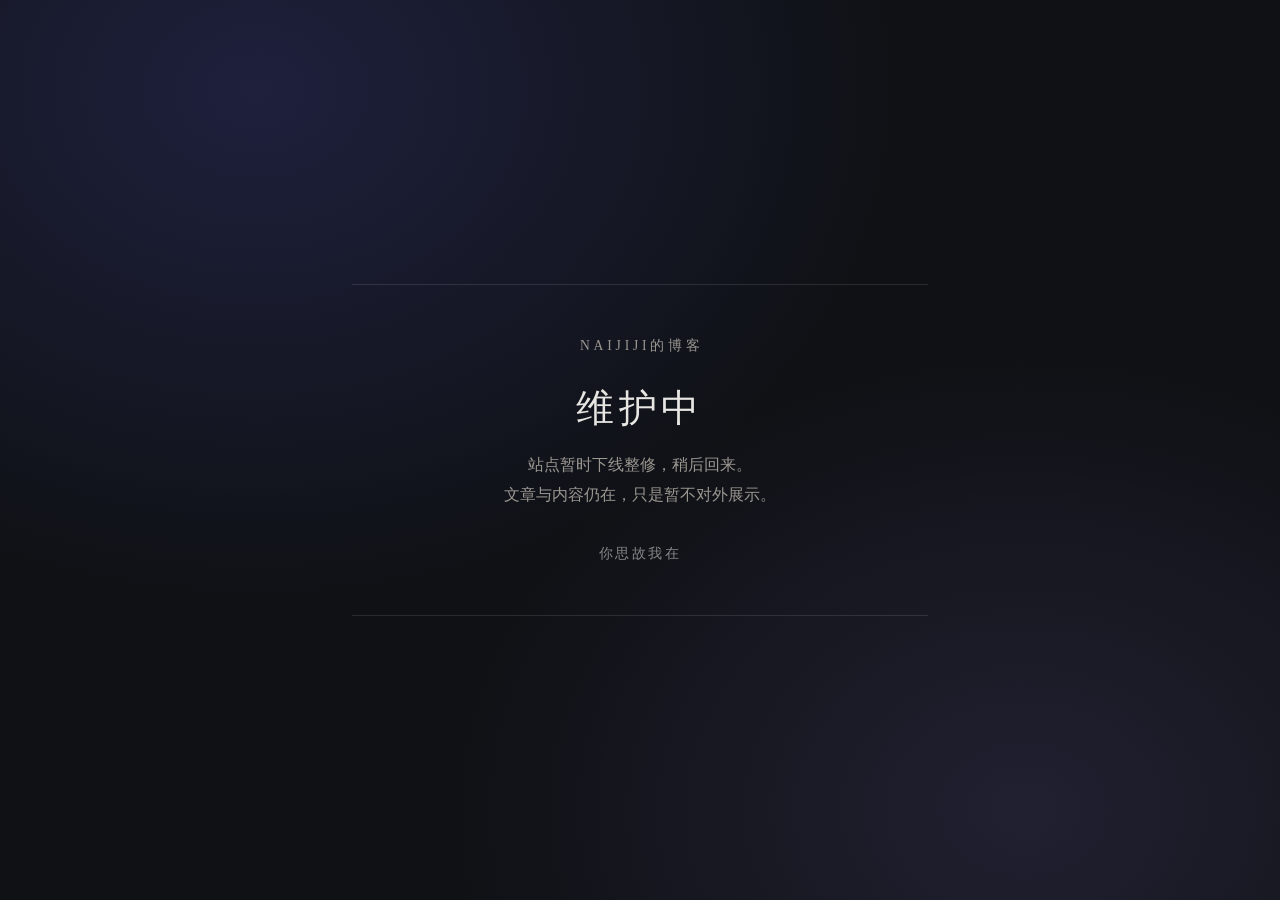
==== commit d205f928: "Show temporary maintenance page while site is offline. Co-authored-by: Cursor <cursoragent@cursor.co" ====
--- a/index.html
+++ b/index.html
@@ -1,28 +1,69 @@
 <!DOCTYPE html>
-<html lang="zh-CN" dir="ltr">
-  <head>
-    <meta charset="utf-8">
-    <meta name="viewport" content="width=device-width,initial-scale=1">
-    <title>首页 | NAIJIJI的博客</title>
-    <meta name="description" content="记录思考、技术与生活">
-    <meta name="generator" content="VitePress v1.6.4">
-    <link rel="preload stylesheet" href="/assets/style.o5XI3xd7.css" as="style">
-    <link rel="preload stylesheet" href="/vp-icons.css" as="style">
-    
-    <script type="module" src="/assets/app.pLUS0LvO.js"></script>
-    <link rel="preload" href="/assets/inter-roman-latin.Di8DUHzh.woff2" as="font" type="font/woff2" crossorigin="">
-    <link rel="modulepreload" href="/assets/chunks/theme.BFFB6bFq.js">
-    <link rel="modulepreload" href="/assets/chunks/framework.Bmhw_dvp.js">
-    <link rel="modulepreload" href="/assets/index.md.DsqL4auU.lean.js">
-    <link rel="preconnect" href="https://fonts.googleapis.com">
-    <link rel="preconnect" href="https://fonts.gstatic.com" crossorigin="">
-    <link rel="stylesheet" href="https://fonts.googleapis.com/css2?family=Noto+Serif+SC:wght@400;600;700&amp;family=ZCOOL+XiaoWei&amp;display=swap">
-    <script id="check-dark-mode">(()=>{const e=localStorage.getItem("vitepress-theme-appearance")||"auto",a=window.matchMedia("(prefers-color-scheme: dark)").matches;(!e||e==="auto"?a:e==="dark")&&document.documentElement.classList.add("dark")})();</script>
-    <script id="check-mac-os">document.documentElement.classList.toggle("mac",/Mac|iPhone|iPod|iPad/i.test(navigator.platform));</script>
-  </head>
-  <body>
-    <div id="app"><div class="Layout" data-v-d8b57b2d><!--[--><!--]--><!--[--><span tabindex="-1" data-v-fcbfc0e0></span><a href="#VPContent" class="VPSkipLink visually-hidden" data-v-fcbfc0e0>Skip to content</a><!--]--><!----><header class="VPNav" data-v-d8b57b2d data-v-7ad780c2><div class="VPNavBar" data-v-7ad780c2 data-v-9fd4d1dd><div class="wrapper" data-v-9fd4d1dd><div class="container" data-v-9fd4d1dd><div class="title" data-v-9fd4d1dd><div class="VPNavBarTitle" data-v-9fd4d1dd data-v-9f43907a><a class="title" href="/" data-v-9f43907a><!--[--><!--]--><!--[--><img class="VPImage logo" src="/logo.svg" alt data-v-ab19afbb><!--]--><span data-v-9f43907a>NAIJIJI的博客</span><!--[--><!--]--></a></div></div><div class="content" data-v-9fd4d1dd><div class="content-body" data-v-9fd4d1dd><!--[--><!--]--><div class="VPNavBarSearch search" data-v-9fd4d1dd><!----></div><nav aria-labelledby="main-nav-aria-label" class="VPNavBarMenu menu" data-v-9fd4d1dd data-v-afb2845e><span id="main-nav-aria-label" class="visually-hidden" data-v-afb2845e> Main Navigation </span><!--[--><!--[--><a class="VPLink link VPNavBarMenuLink active" href="/" tabindex="0" data-v-afb2845e data-v-815115f5><!--[--><span data-v-815115f5>首页</span><!--]--></a><!--]--><!--[--><a class="VPLink link VPNavBarMenuLink" href="/category/tech" tabindex="0" data-v-afb2845e data-v-815115f5><!--[--><span data-v-815115f5>技术</span><!--]--></a><!--]--><!--[--><a class="VPLink link VPNavBarMenuLink" href="/category/thought" tabindex="0" data-v-afb2845e data-v-815115f5><!--[--><span data-v-815115f5>思辨</span><!--]--></a><!--]--><!--[--><a class="VPLink link VPNavBarMenuLink" href="/category/art" tabindex="0" data-v-afb2845e data-v-815115f5><!--[--><span data-v-815115f5>文艺</span><!--]--></a><!--]--><!--[--><a class="VPLink link VPNavBarMenuLink" href="/category/world" tabindex="0" data-v-afb2845e data-v-815115f5><!--[--><span data-v-815115f5>世界</span><!--]--></a><!--]--><!--]--></nav><!----><div class="VPNavBarAppearance appearance" data-v-9fd4d1dd data-v-3f90c1a5><button class="VPSwitch VPSwitchAppearance" type="button" role="switch" title aria-checked="false" data-v-3f90c1a5 data-v-be9742d9 data-v-b4ccac88><span class="check" data-v-b4ccac88><span class="icon" data-v-b4ccac88><!--[--><span class="vpi-sun sun" data-v-be9742d9></span><span class="vpi-moon moon" data-v-be9742d9></span><!--]--></span></span></button></div><!----><div class="VPFlyout VPNavBarExtra extra" data-v-9fd4d1dd data-v-f953d92f data-v-bfe7971f><button type="button" class="button" aria-haspopup="true" aria-expanded="false" aria-label="extra navigation" data-v-bfe7971f><span class="vpi-more-horizontal icon" data-v-bfe7971f></span></button><div class="menu" data-v-bfe7971f><div class="VPMenu" data-v-bfe7971f data-v-20ed86d6><!----><!--[--><!--[--><!----><div class="group" data-v-f953d92f><div class="item appearance" data-v-f953d92f><p class="label" data-v-f953d92f>Appearance</p><div class="appearance-action" data-v-f953d92f><button class="VPSwitch VPSwitchAppearance" type="button" role="switch" title aria-checked="false" data-v-f953d92f data-v-be9742d9 data-v-b4ccac88><span class="check" data-v-b4ccac88><span class="icon" data-v-b4ccac88><!--[--><span class="vpi-sun sun" data-v-be9742d9></span><span class="vpi-moon moon" data-v-be9742d9></span><!--]--></span></span></button></div></div></div><!----><!--]--><!--]--></div></div></div><!--[--><!--]--><button type="button" class="VPNavBarHamburger hamburger" aria-label="mobile navigation" aria-expanded="false" aria-controls="VPNavScreen" data-v-9fd4d1dd data-v-6bee1efd><span class="container" data-v-6bee1efd><span class="top" data-v-6bee1efd></span><span class="middle" data-v-6bee1efd></span><span class="bottom" data-v-6bee1efd></span></span></button></div></div></div></div><div class="divider" data-v-9fd4d1dd><div class="divider-line" data-v-9fd4d1dd></div></div></div><!----></header><div class="VPLocalNav empty fixed" data-v-d8b57b2d data-v-2488c25a><div class="container" data-v-2488c25a><!----><div class="VPLocalNavOutlineDropdown" style="--vp-vh:0px;" data-v-2488c25a data-v-6b867909><button data-v-6b867909>Return to top</button><!----></div></div></div><!----><div class="VPContent" id="VPContent" data-v-d8b57b2d data-v-9a6c75ad><div class="VPPage" data-v-9a6c75ad><!--[--><!--]--><div style="position:relative;"><div><div class="home-page" data-v-9f9d3bd8><section class="hero" data-v-9f9d3bd8><div class="hero-content" data-v-9f9d3bd8><p class="hero-motto-top" data-v-9f9d3bd8>你思故我在</p><h1 class="hero-title" data-v-9f9d3bd8>NAIJIJI的博客</h1><p class="hero-tagline" data-v-9f9d3bd8>众镜相照，重重现影，成其无尽复无尽</p><p class="hero-desc" data-v-9f9d3bd8>记录思考、技术与生活</p></div><div class="hero-decoration" data-v-9f9d3bd8><div class="mirror-ring ring-1" data-v-9f9d3bd8></div><div class="mirror-ring ring-2" data-v-9f9d3bd8></div><div class="mirror-ring ring-3" data-v-9f9d3bd8></div></div></section><!----><section class="category-sections" data-v-9f9d3bd8 data-v-d8a425d8><!--[--><div class="category-block" style="--cat-accent:#3b82f6;--cat-gradient:linear-gradient(135deg, #1e3a5f 0%, #3b82f6 50%, #60a5fa 100%);" data-v-d8a425d8><div class="category-header" data-v-d8a425d8><div class="category-icon" data-v-d8a425d8>⚙</div><div class="category-info" data-v-d8a425d8><h2 class="category-name" data-v-d8a425d8><a href="/category/tech" data-v-d8a425d8>技术</a></h2><p class="category-desc" data-v-d8a425d8>代码、架构与工程实践</p></div><a href="/category/tech" class="category-more" data-v-d8a425d8>查看全部 →</a></div><p class="category-empty" data-v-d8a425d8>暂无文章，期待第一篇 技术 之作</p></div><div class="category-block" style="--cat-accent:#8b5cf6;--cat-gradient:linear-gradient(135deg, #4c1d95 0%, #7c3aed 50%, #a78bfa 100%);" data-v-d8a425d8><div class="category-header" data-v-d8a425d8><div class="category-icon" data-v-d8a425d8>◈</div><div class="category-info" data-v-d8a425d8><h2 class="category-name" data-v-d8a425d8><a href="/category/thought" data-v-d8a425d8>思辨</a></h2><p class="category-desc" data-v-d8a425d8>逻辑、哲学与深度思考</p></div><a href="/category/thought" class="category-more" data-v-d8a425d8>查看全部 →</a></div><p class="category-empty" data-v-d8a425d8>暂无文章，期待第一篇 思辨 之作</p></div><div class="category-block" style="--cat-accent:#ec4899;--cat-gradient:linear-gradient(135deg, #831843 0%, #db2777 50%, #f472b6 100%);" data-v-d8a425d8><div class="category-header" data-v-d8a425d8><div class="category-icon" data-v-d8a425d8>✦</div><div class="category-info" data-v-d8a425d8><h2 class="category-name" data-v-d8a425d8><a href="/category/art" data-v-d8a425d8>文艺</a></h2><p class="category-desc" data-v-d8a425d8>文字、诗意与审美</p></div><a href="/category/art" class="category-more" data-v-d8a425d8>查看全部 →</a></div><p class="category-empty" data-v-d8a425d8>暂无文章，期待第一篇 文艺 之作</p></div><div class="category-block" style="--cat-accent:#10b981;--cat-gradient:linear-gradient(135deg, #064e3b 0%, #059669 50%, #34d399 100%);" data-v-d8a425d8><div class="category-header" data-v-d8a425d8><div class="category-icon" data-v-d8a425d8>◎</div><div class="category-info" data-v-d8a425d8><h2 class="category-name" data-v-d8a425d8><a href="/category/world" data-v-d8a425d8>世界</a></h2><p class="category-desc" data-v-d8a425d8>见闻、旅行与人间万象</p></div><a href="/category/world" class="category-more" data-v-d8a425d8>查看全部 →</a></div><div class="category-posts" data-v-d8a425d8><!--[--><a href="/posts/world/MBTI_biology/" class="post-card" style="--card-accent:#10b981;" data-v-d8a425d8 data-v-fd07a1d3><!----><div class="post-content" data-v-fd07a1d3><h3 class="post-title" data-v-fd07a1d3>从脑科学角度怎么看待MBTI中的F/T</h3><p class="post-summary" data-v-fd07a1d3>从脑科学与双加工理论重新理解 MBTI 的 T/F，以及如何把内耗变成可引导的力量。</p><time class="post-date" data-v-fd07a1d3>Mon Mar 09 2026 08:00:00 GMT+0800 (中国标准时间)</time></div></a><!--]--></div></div><!--]--></section><footer class="home-footer" data-v-9f9d3bd8><p class="footer-motto" data-v-9f9d3bd8>你思故我在</p><p class="footer-quote" data-v-9f9d3bd8>众镜相照，重重现影，成其无尽复无尽</p></footer></div></div></div><!--[--><!--]--></div></div><footer class="VPFooter" data-v-d8b57b2d data-v-566314d4><div class="container" data-v-566314d4><p class="message" data-v-566314d4>你思故我在</p><p class="copyright" data-v-566314d4>众镜相照，重重现影，成其无尽复无尽</p></div></footer><!--[--><!--]--></div></div>
-    <script>window.__VP_HASH_MAP__=JSON.parse("{\"category_art.md\":\"D4s_RkUO\",\"category_tech.md\":\"CbC3r2c9\",\"category_thought.md\":\"B9unD-Ft\",\"category_world.md\":\"BPXLhX36\",\"index.md\":\"DsqL4auU\",\"posts_world_mbti_biology_index.md\":\"JclTs9sj\"}");window.__VP_SITE_DATA__=JSON.parse("{\"lang\":\"zh-CN\",\"dir\":\"ltr\",\"title\":\"NAIJIJI的博客\",\"description\":\"记录思考、技术与生活\",\"base\":\"/\",\"head\":[],\"router\":{\"prefetchLinks\":true},\"appearance\":true,\"themeConfig\":{\"logo\":\"/logo.svg\",\"siteTitle\":\"NAIJIJI的博客\",\"nav\":[{\"text\":\"首页\",\"link\":\"/\"},{\"text\":\"技术\",\"link\":\"/category/tech\"},{\"text\":\"思辨\",\"link\":\"/category/thought\"},{\"text\":\"文艺\",\"link\":\"/category/art\"},{\"text\":\"世界\",\"link\":\"/category/world\"}],\"footer\":{\"message\":\"你思故我在\",\"copyright\":\"众镜相照，重重现影，成其无尽复无尽\"},\"outline\":{\"level\":[2,3]},\"docFooter\":{\"prev\":\"上一篇\",\"next\":\"下一篇\"},\"lastUpdated\":{\"text\":\"最后更新于\",\"formatOptions\":{\"dateStyle\":\"long\",\"timeStyle\":\"short\"}}},\"locales\":{},\"scrollOffset\":134,\"cleanUrls\":true}");</script>
-    
-  </body>
-</html>+<html lang="zh-CN">
+<head>
+  <meta charset="UTF-8" />
+  <meta name="viewport" content="width=device-width, initial-scale=1" />
+  <meta name="robots" content="noindex" />
+  <title>维护中 · NAIJIJI的博客</title>
+  <style>
+    :root {
+      --bg: #0f1115;
+      --text: #e8e6e3;
+      --muted: #9a9690;
+      --line: rgba(232, 230, 227, 0.12);
+    }
+    * { box-sizing: border-box; margin: 0; padding: 0; }
+    body {
+      min-height: 100vh;
+      display: grid;
+      place-items: center;
+      padding: 2rem;
+      background:
+        radial-gradient(ellipse at 20% 10%, rgba(99, 102, 241, 0.18), transparent 45%),
+        radial-gradient(ellipse at 80% 90%, rgba(167, 139, 250, 0.12), transparent 40%),
+        var(--bg);
+      color: var(--text);
+      font-family: "Noto Serif SC", "Songti SC", "SimSun", serif;
+    }
+    main {
+      width: min(36rem, 100%);
+      text-align: center;
+      border-top: 1px solid var(--line);
+      border-bottom: 1px solid var(--line);
+      padding: 3rem 1.25rem;
+    }
+    .brand {
+      letter-spacing: 0.28em;
+      font-size: 0.85rem;
+      color: var(--muted);
+      margin-bottom: 1.5rem;
+      text-indent: 0.28em;
+    }
+    h1 {
+      font-size: clamp(1.8rem, 4vw, 2.4rem);
+      font-weight: 500;
+      letter-spacing: 0.12em;
+      margin-bottom: 1rem;
+    }
+    p {
+      color: var(--muted);
+      line-height: 1.9;
+      font-size: 0.98rem;
+    }
+    .motto {
+      margin-top: 2rem;
+      font-size: 0.85rem;
+      letter-spacing: 0.18em;
+      color: rgba(232, 230, 227, 0.55);
+    }
+  </style>
+</head>
+<body>
+  <main>
+    <p class="brand">NAIJIJI的博客</p>
+    <h1>维护中</h1>
+    <p>站点暂时下线整修，稍后回来。<br />文章与内容仍在，只是暂不对外展示。</p>
+    <p class="motto">你思故我在</p>
+  </main>
+</body>
+</html>
